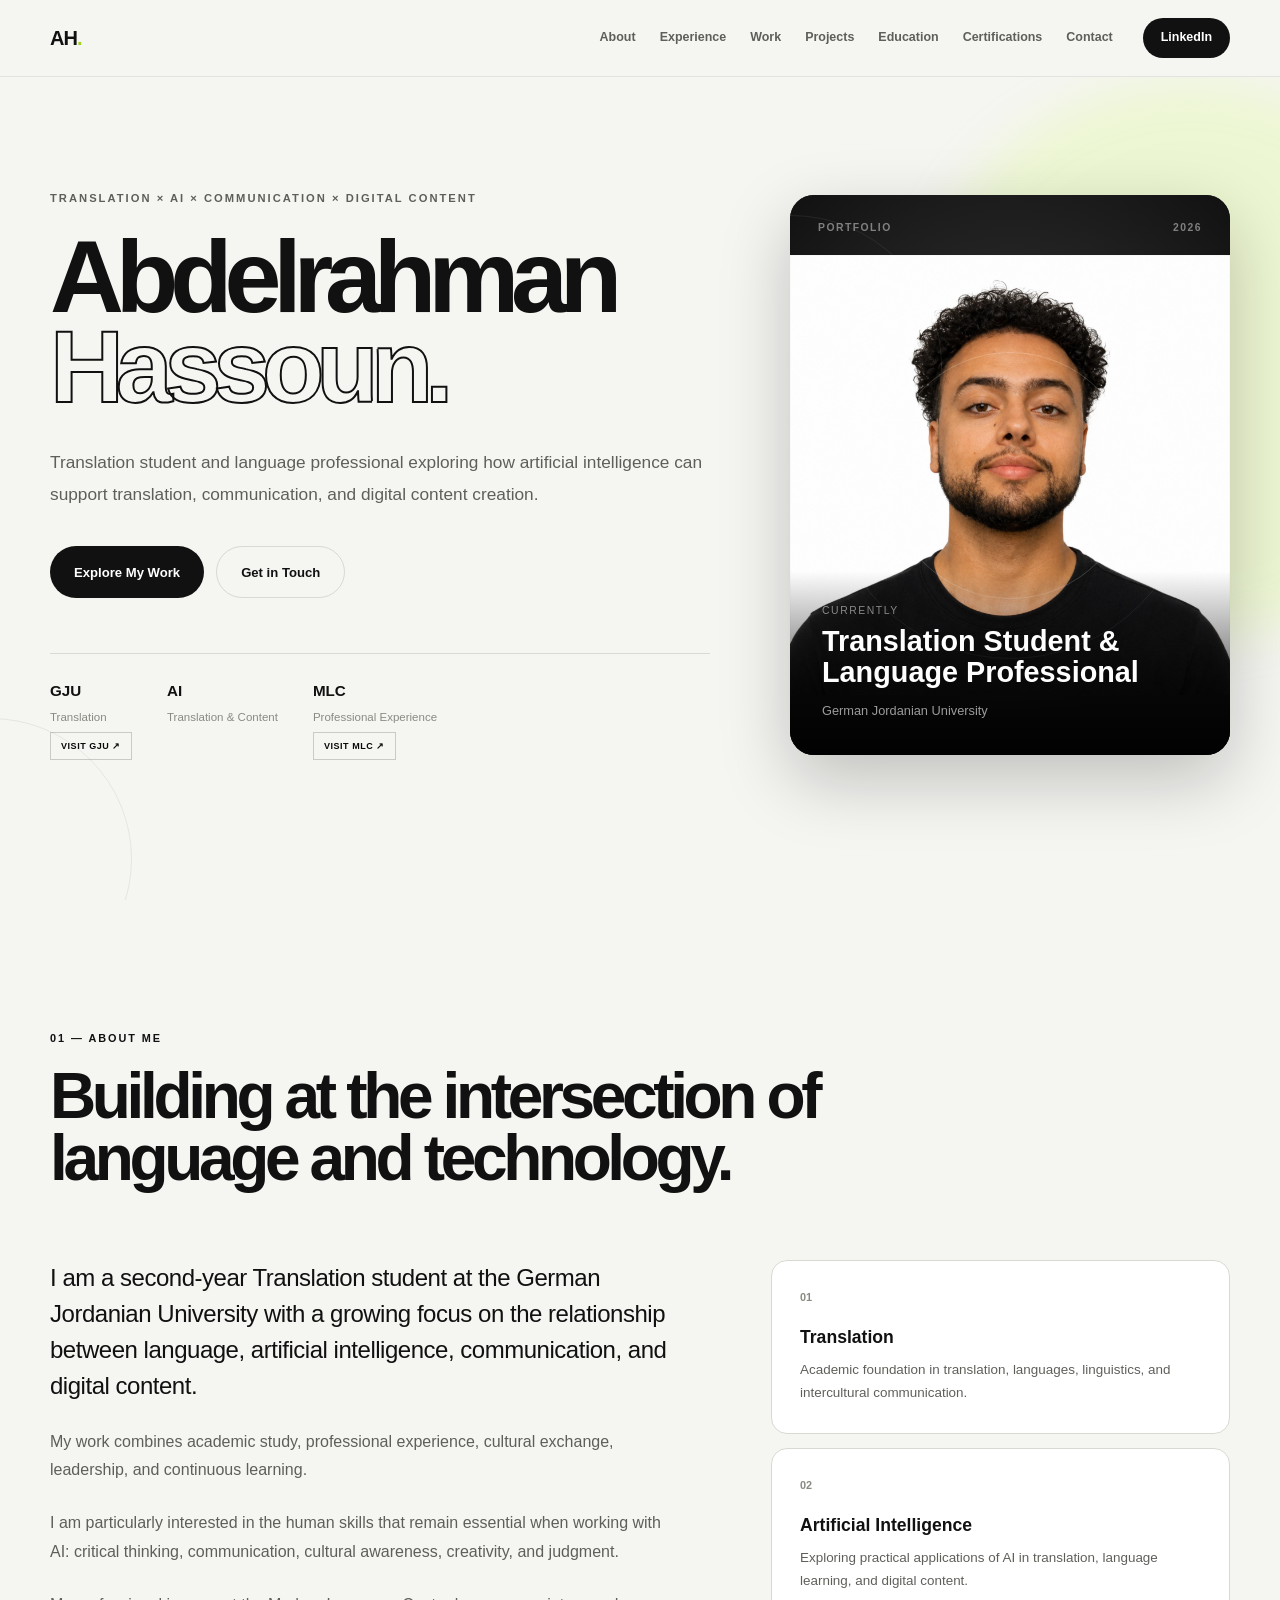
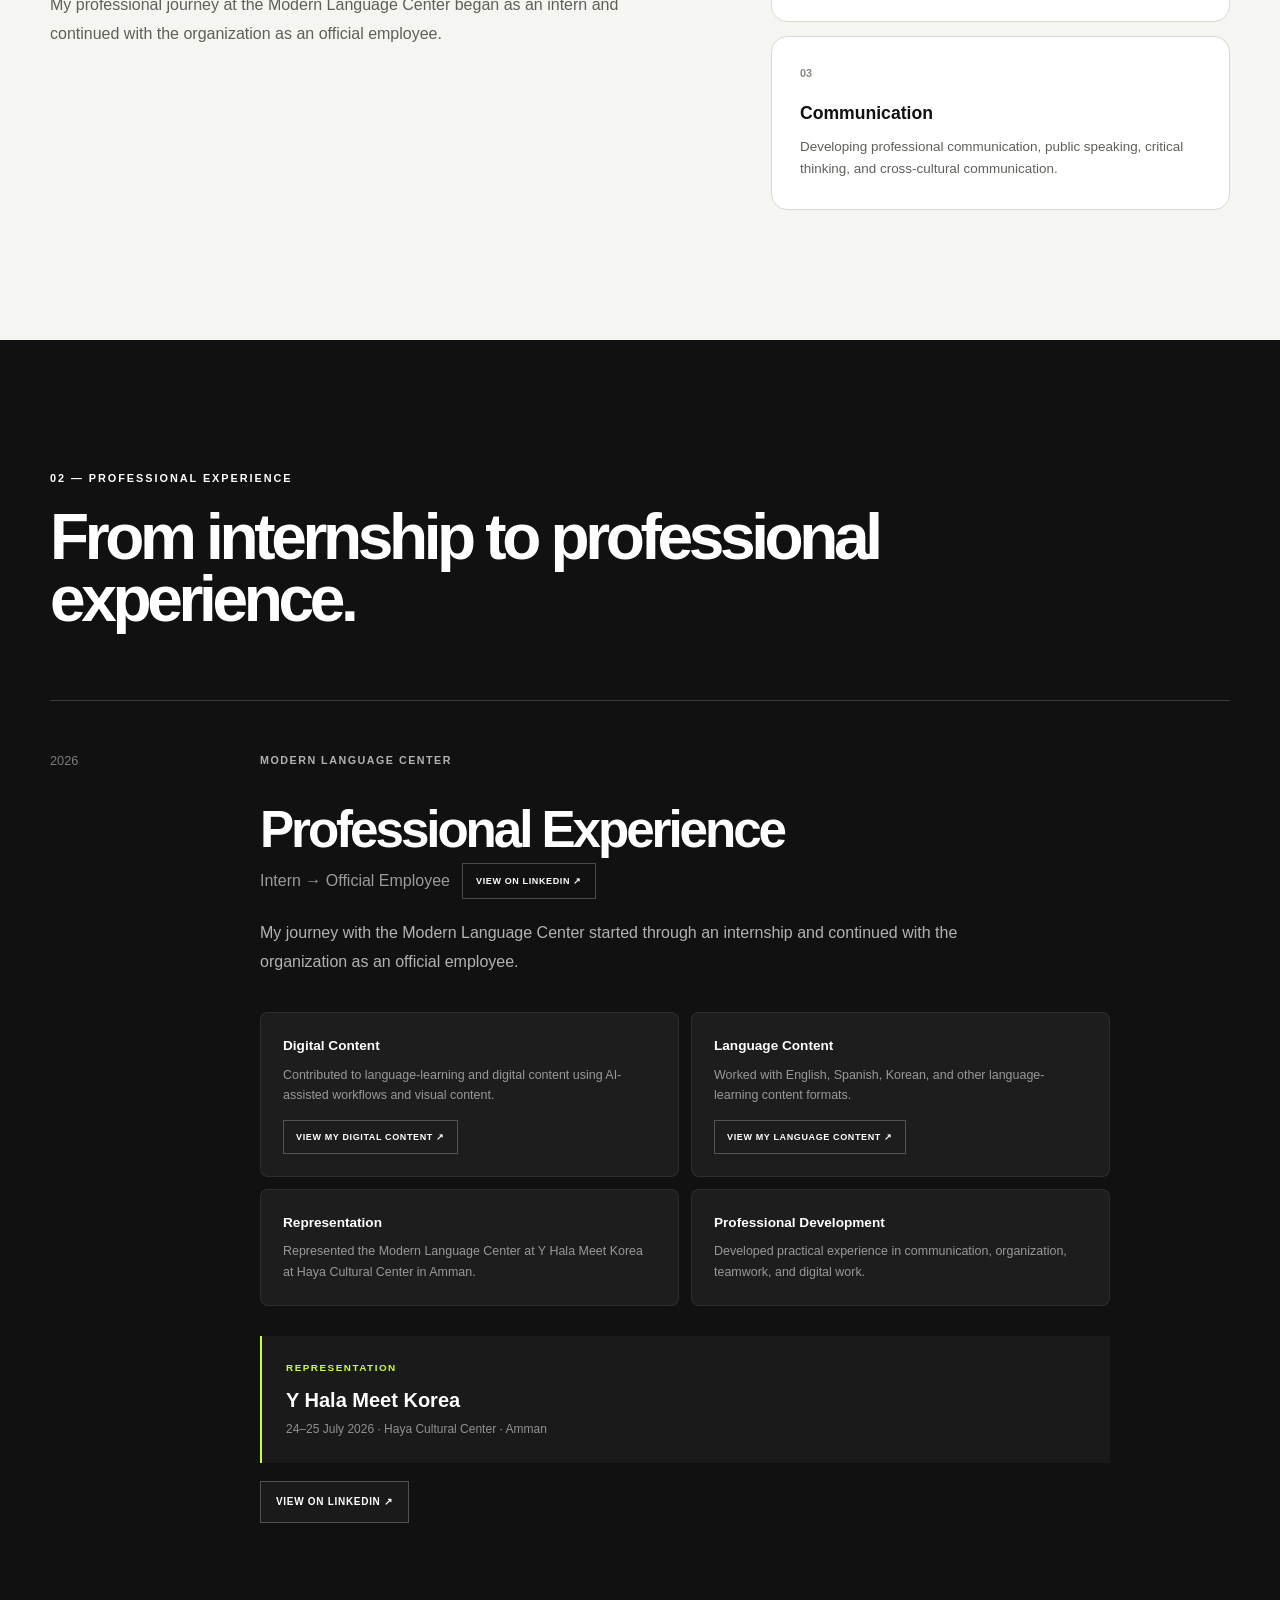
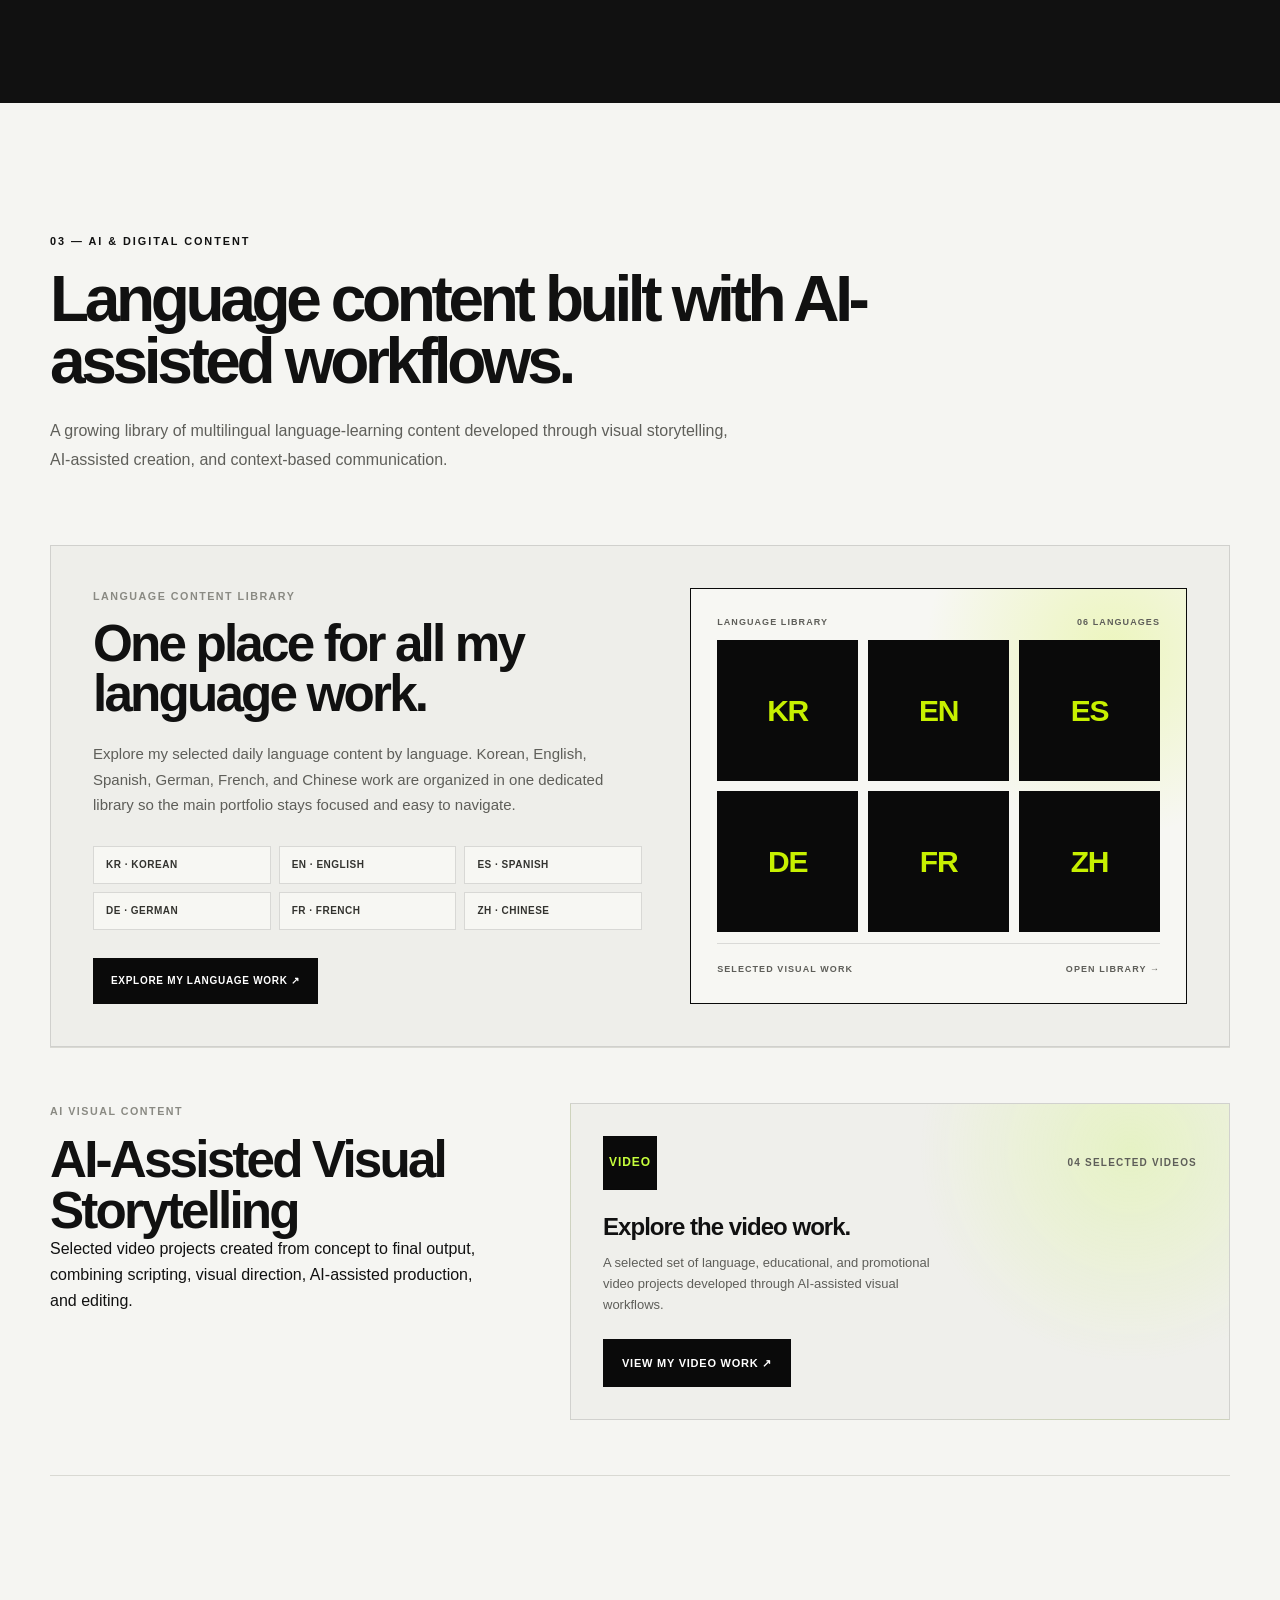
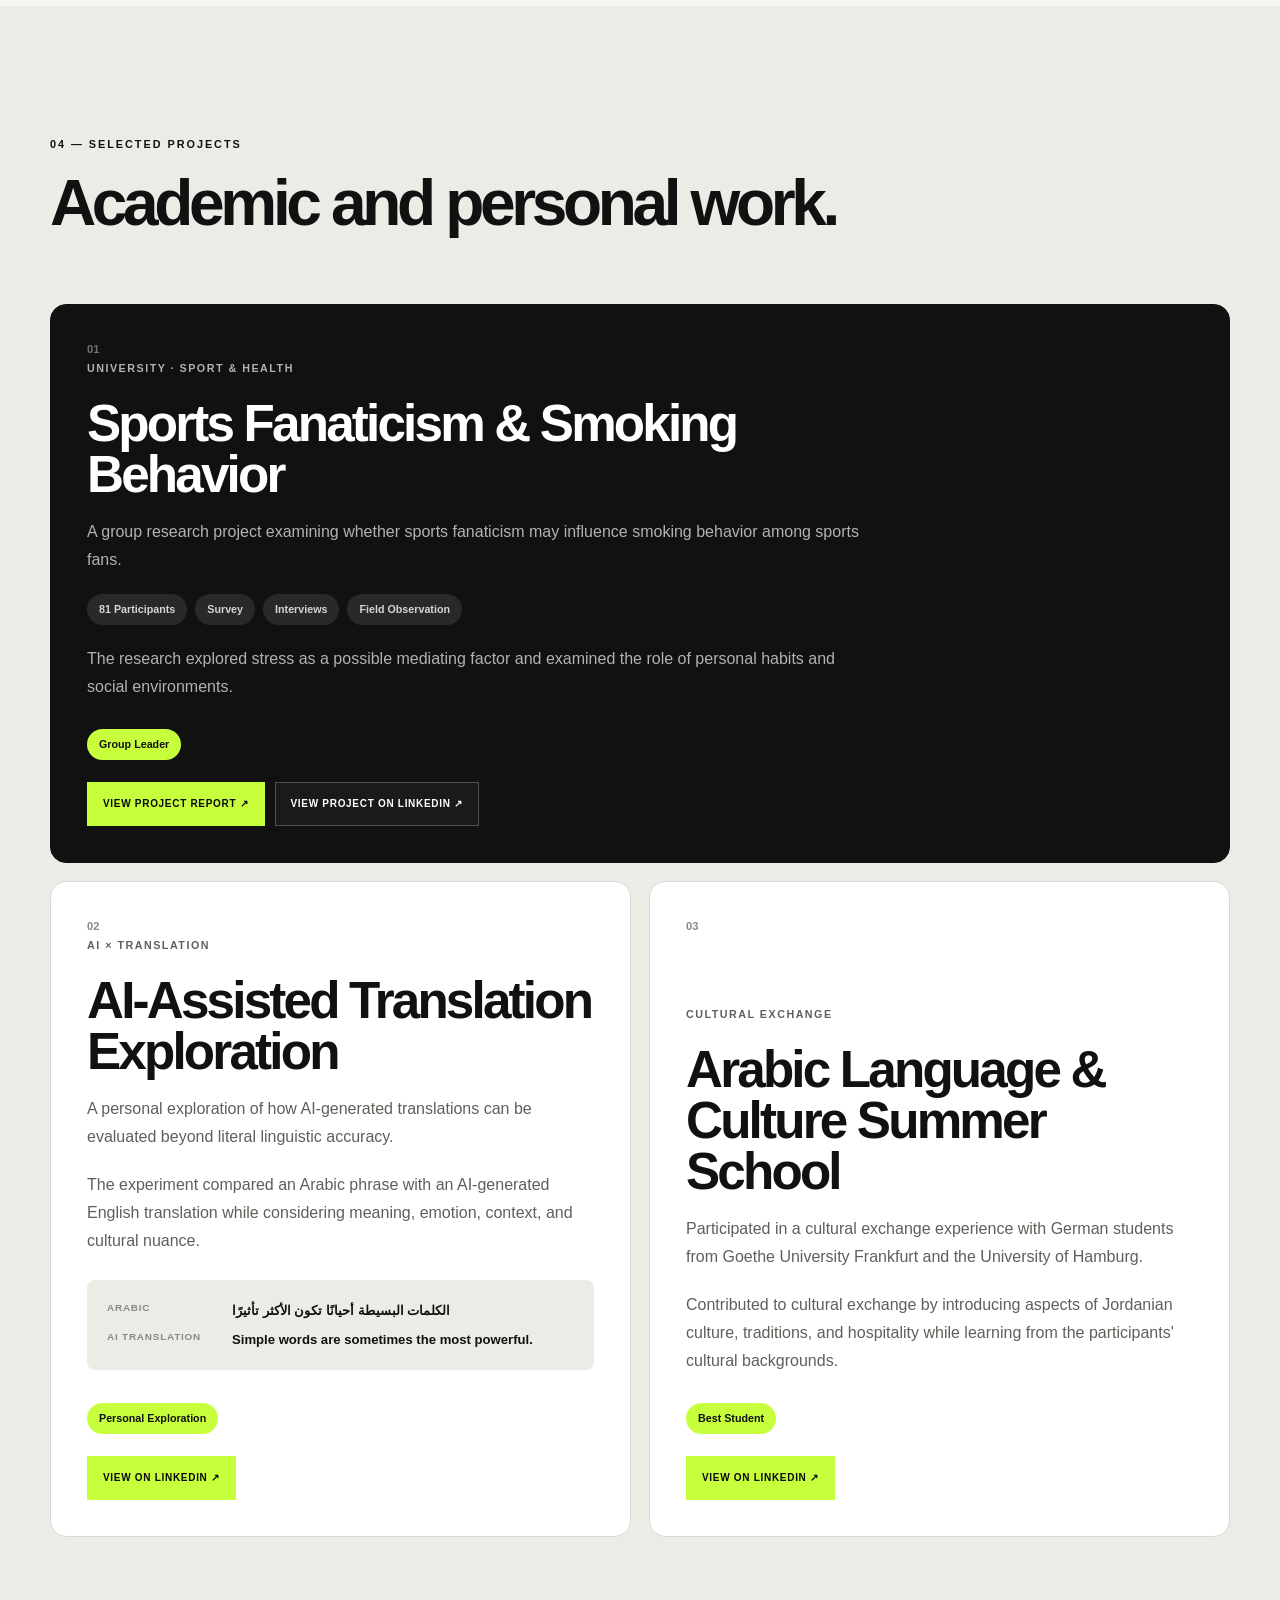
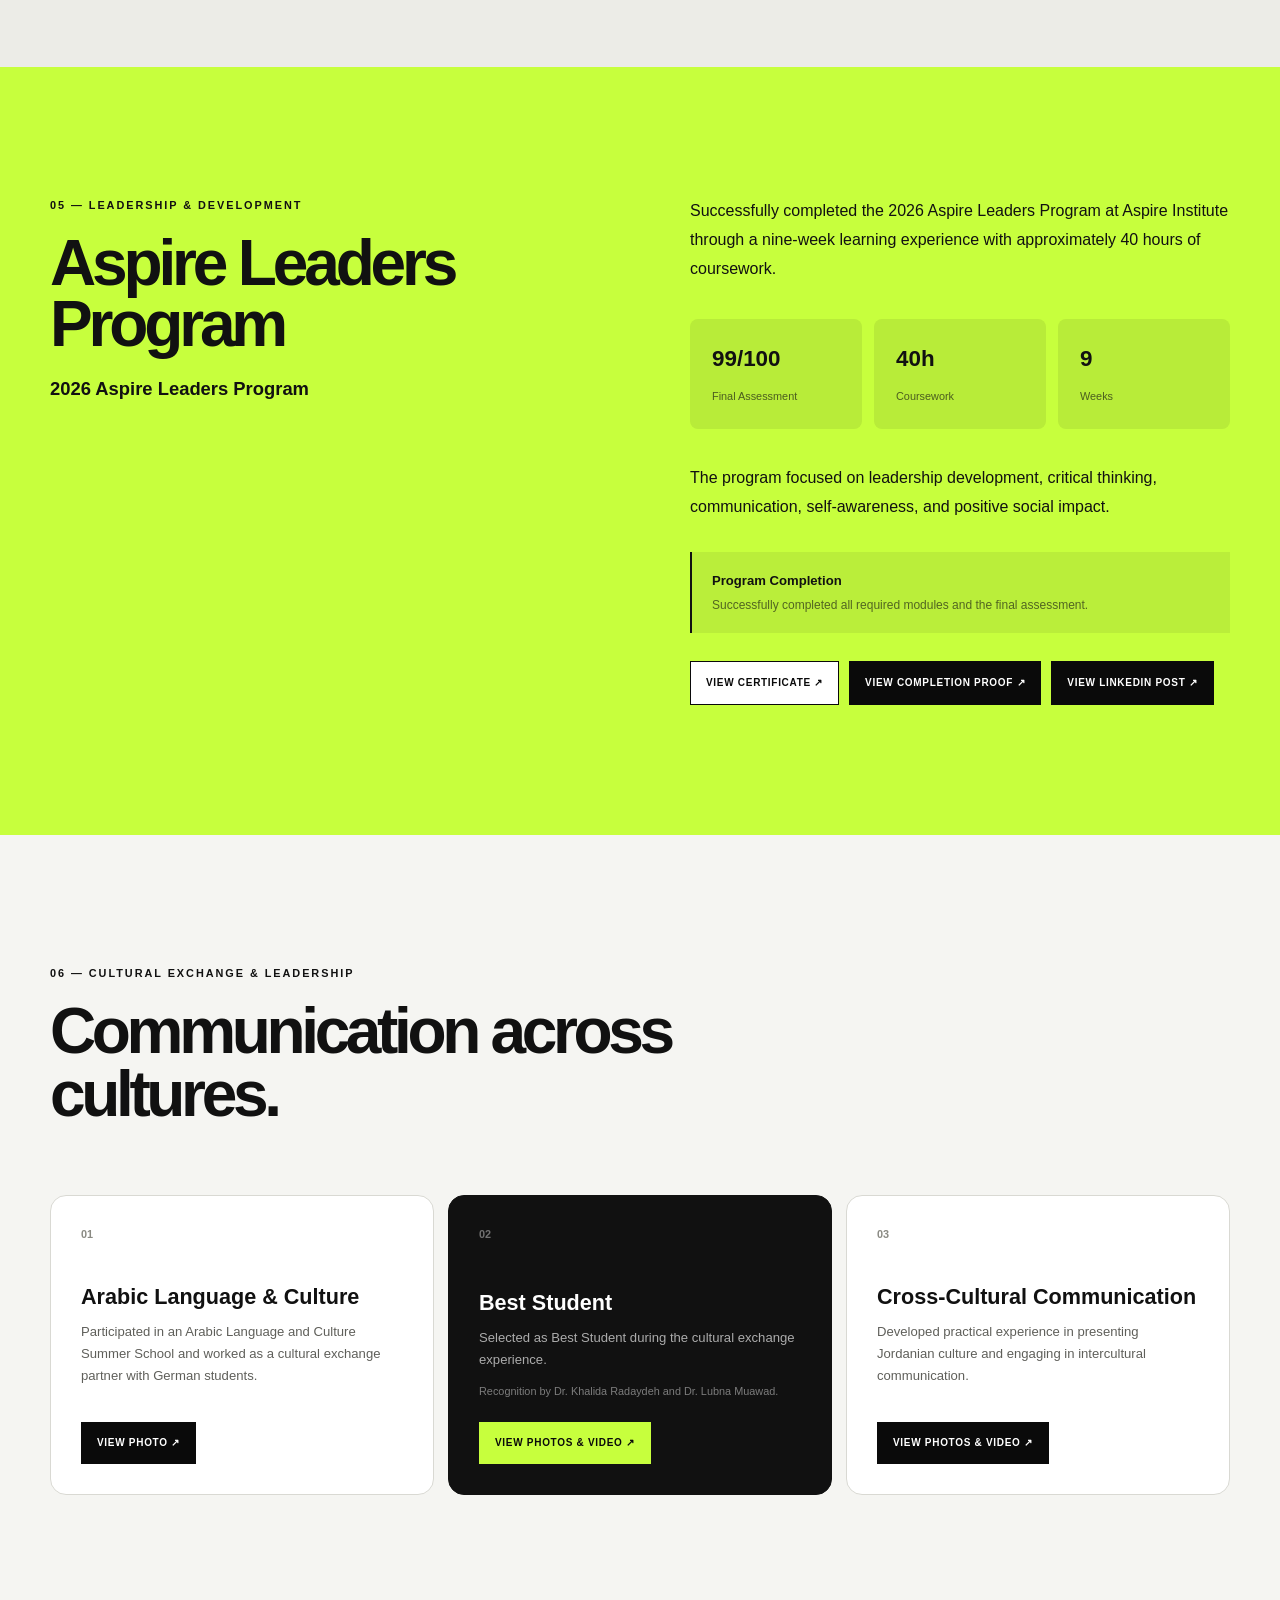
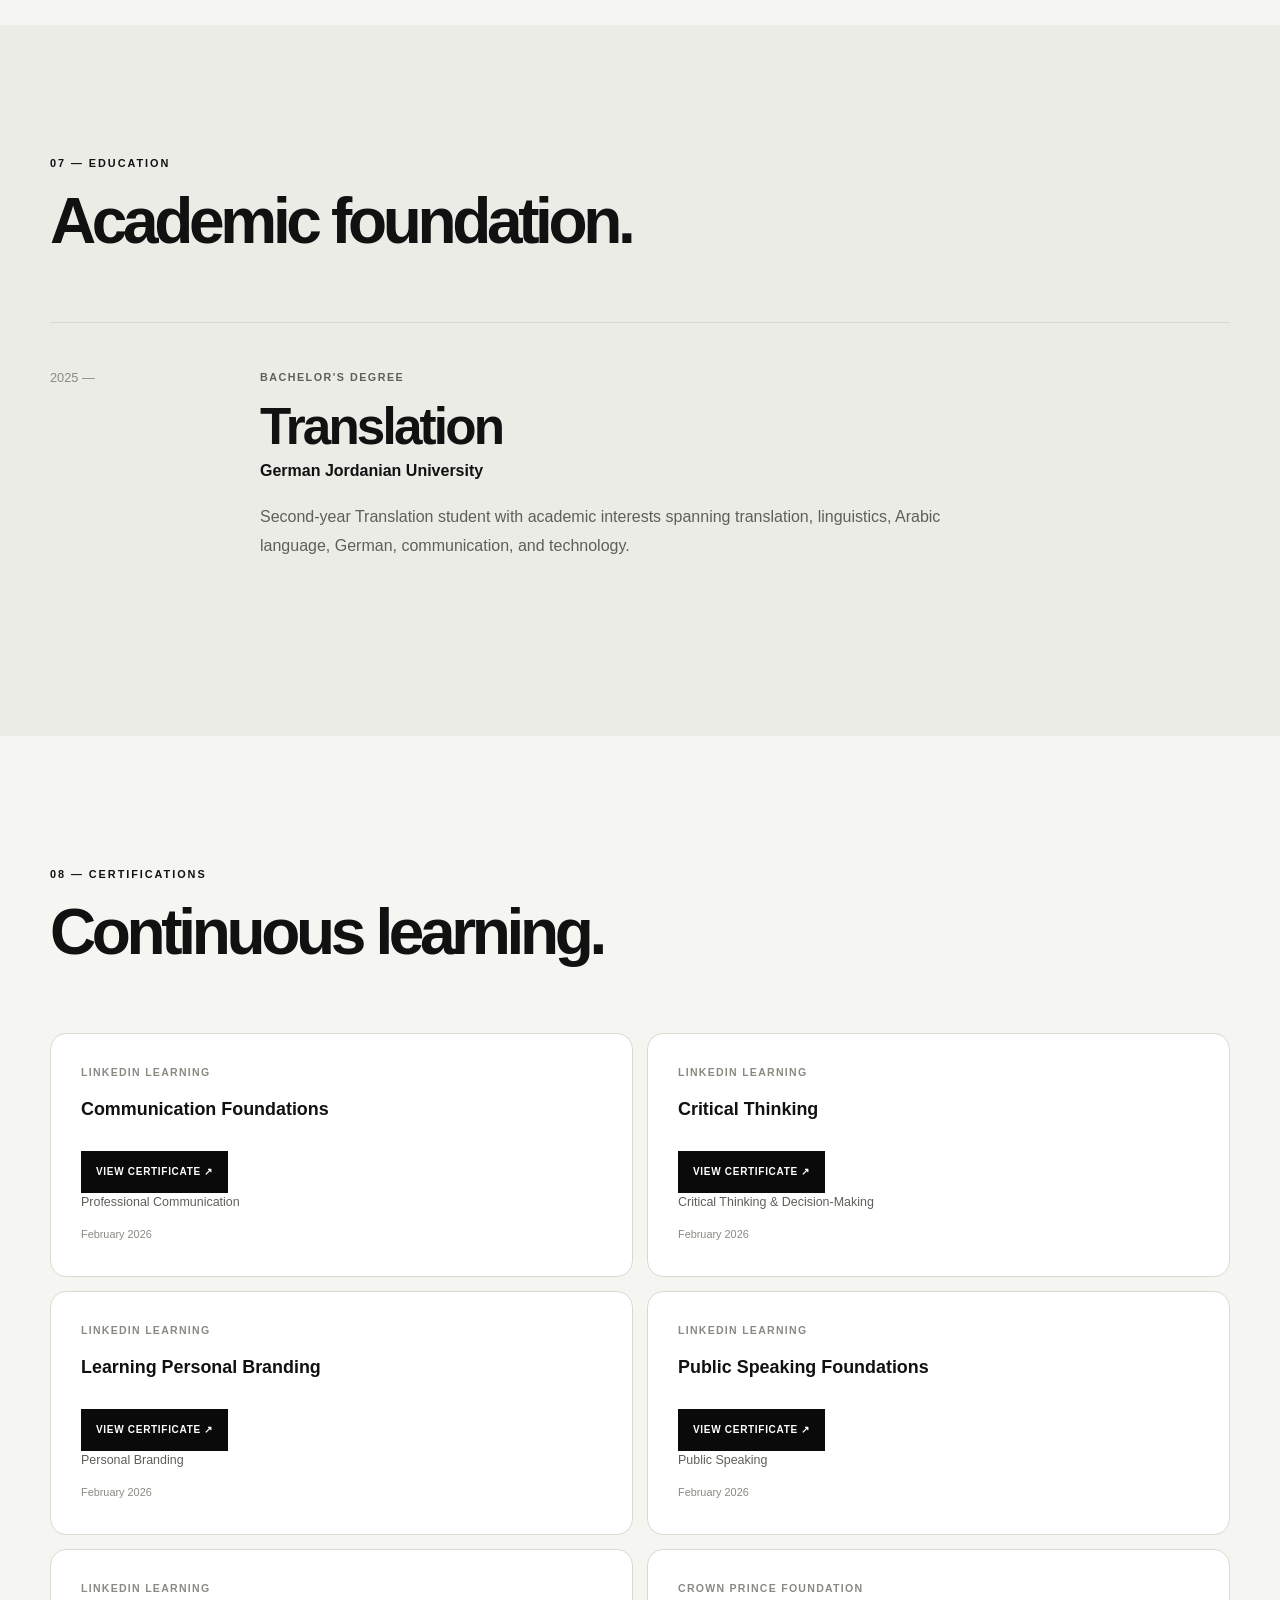
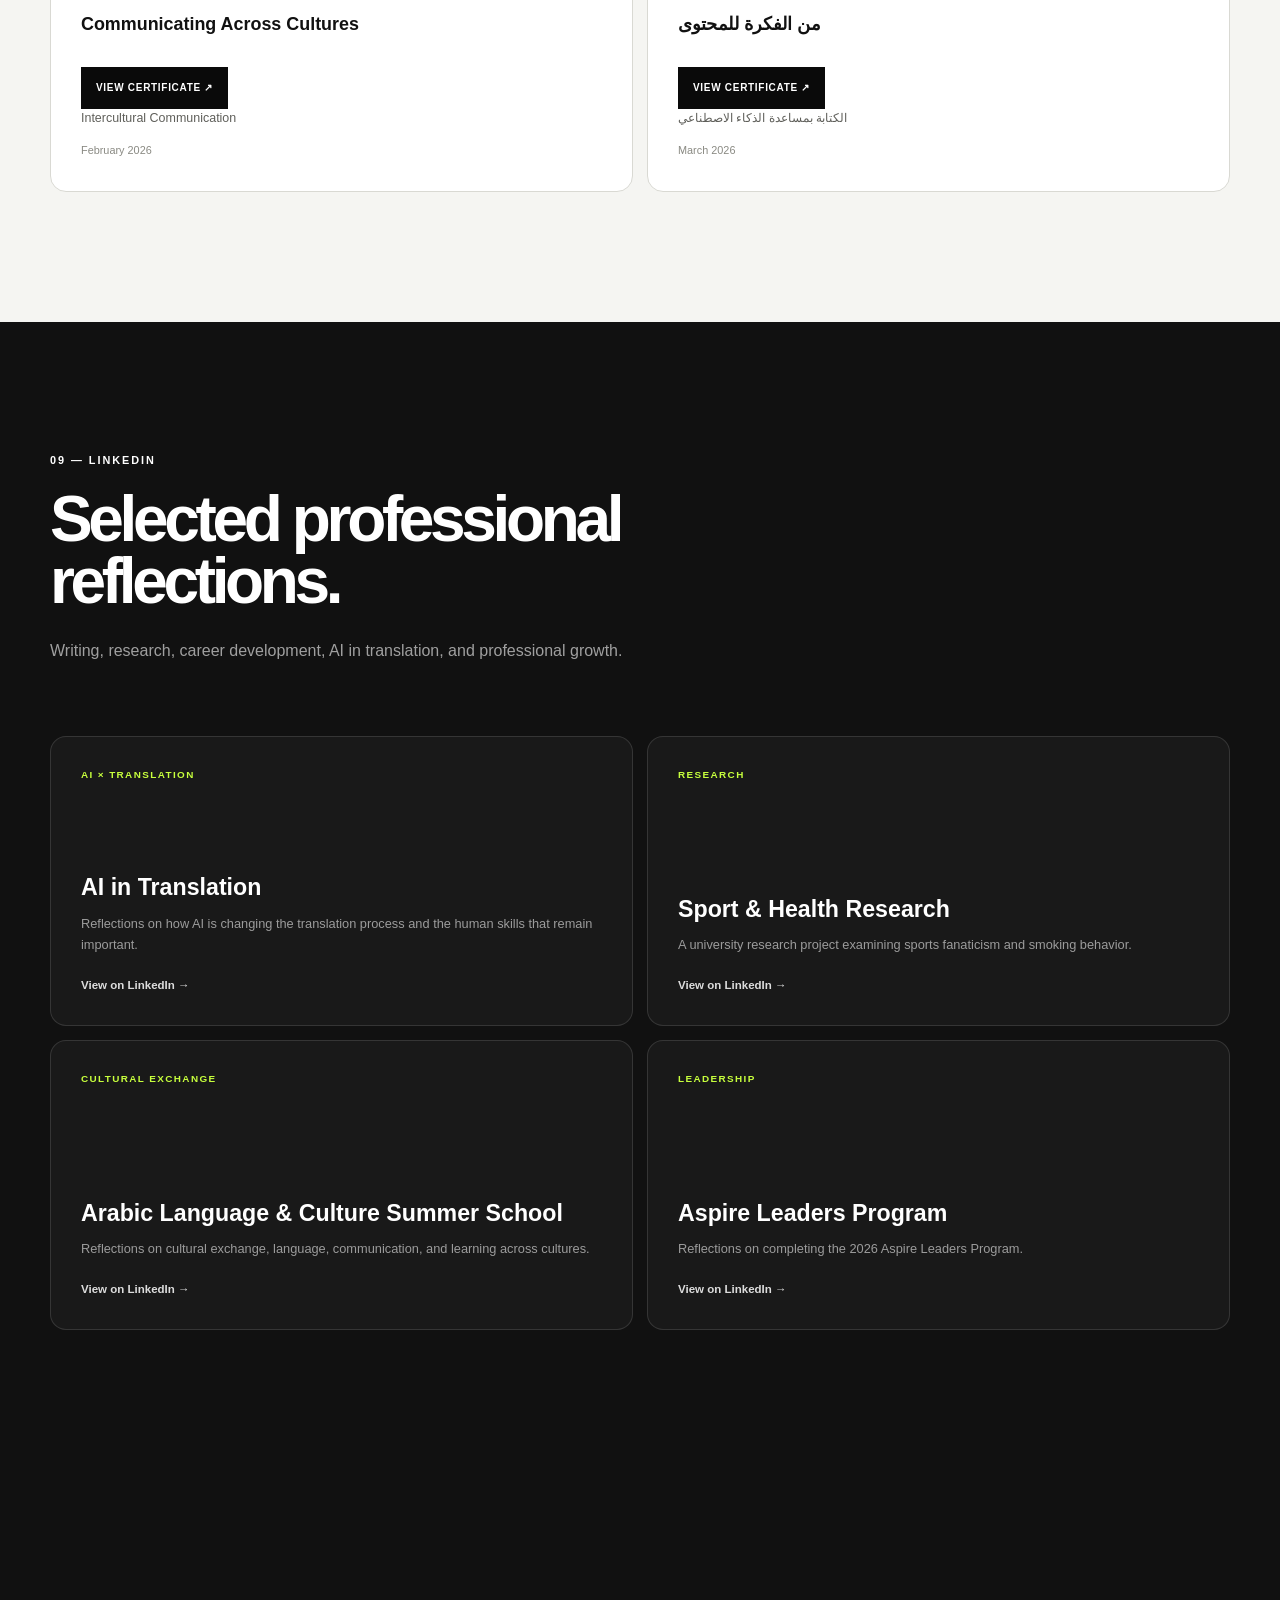
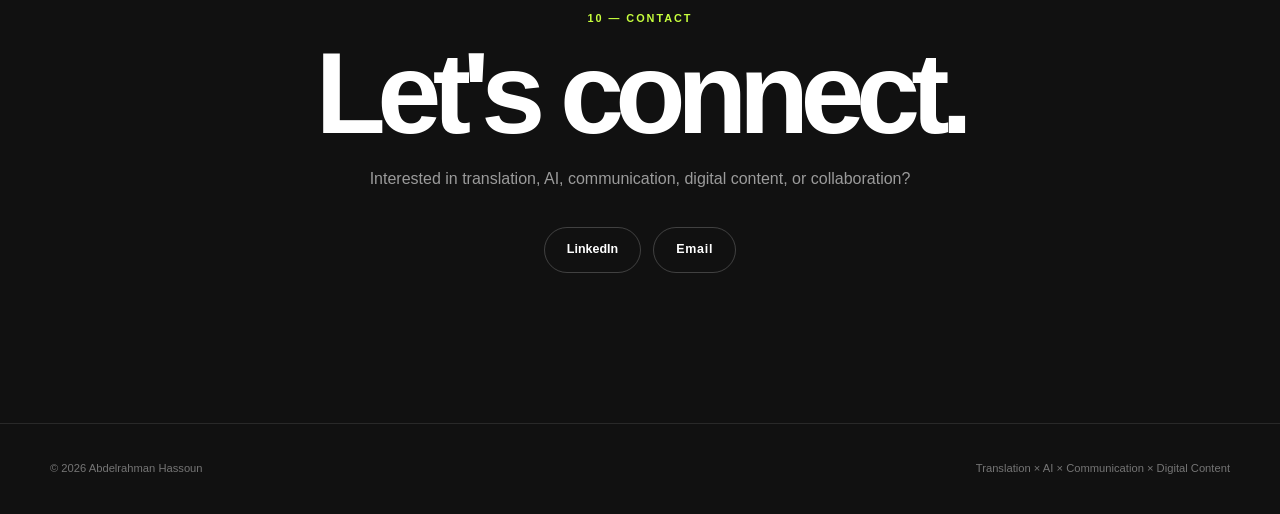
==== index.html @ dac19a96 "Reorganize language content into a dedicated library" ====
<!DOCTYPE html>
<html lang="en">
<head>
    <meta charset="UTF-8">
    <meta name="viewport" content="width=device-width, initial-scale=1.0">

    <meta
        name="description"
        content="Abdelrahman Hassoun — Translation, AI, Communication and Digital Content portfolio."
    >

    <meta name="author" content="Abdelrahman Hassoun">

    <title>Abdelrahman Hassoun | Translation × AI × Communication</title>

    <link rel="stylesheet" href="style.css">

    <style>
/* ======================================================
   INTERACTIVE LANGUAGE WORK MODALS
   The work stays hidden until the visitor chooses a language.
   ====================================================== */

.language-work-card {
    position: relative;
    min-height: 100%;
    display: flex;
    flex-direction: column;
    justify-content: center;
    gap: 24px;
    padding: 32px;
    border: 1px solid rgba(10, 10, 10, 0.13);
    background:
        radial-gradient(circle at 85% 15%, rgba(199, 255, 61, 0.22), transparent 34%),
        #efefeb;
}

.language-work-card-top {
    display: flex;
    align-items: center;
    justify-content: space-between;
    gap: 16px;
}

.language-work-code {
    display: inline-flex;
    align-items: center;
    justify-content: center;
    min-width: 54px;
    height: 54px;
    border: 1px solid rgba(10, 10, 10, 0.16);
    background: #0a0a0a;
    color: #c7ff3d;
    font-size: 12px;
    font-weight: 900;
    letter-spacing: 0.08em;
}

.language-work-count {
    color: #5e5e59;
    font-size: 10px;
    font-weight: 800;
    letter-spacing: 0.12em;
    text-transform: uppercase;
    text-align: right;
}

.language-work-card h4 {
    margin: 0;
    max-width: 330px;
    font-size: 24px;
    line-height: 1.05;
    letter-spacing: -0.04em;
}

.language-work-card p {
    margin: -10px 0 0;
    max-width: 340px;
    color: #5e5e59;
    font-size: 13px;
    line-height: 1.6;
}

.language-work-button {
    align-self: flex-start;
    display: inline-flex;
    align-items: center;
    justify-content: center;
    min-height: 48px;
    padding: 0 18px;
    border: 1px solid #0a0a0a;
    background: #0a0a0a;
    color: #ffffff;
    font-size: 11px;
    font-weight: 800;
    letter-spacing: 0.07em;
    text-transform: uppercase;
    cursor: pointer;
    transition: transform 220ms ease, background 220ms ease, color 220ms ease;
}

.language-work-button:hover {
    background: #c7ff3d;
    color: #0a0a0a;
    transform: translateY(-2px);
}

.work-modal[hidden] {
    display: none;
}

.work-modal {
    position: fixed;
    inset: 0;
    z-index: 2000;
    display: grid;
    place-items: center;
    padding: 24px;
}

.work-modal-backdrop {
    position: absolute;
    inset: 0;
    background: rgba(10, 10, 10, 0.72);
    backdrop-filter: blur(8px);
    -webkit-backdrop-filter: blur(8px);
}

.work-modal-dialog {
    position: relative;
    z-index: 1;
    width: min(1080px, 100%);
    max-height: min(900px, calc(100vh - 48px));
    overflow: auto;
    padding: 30px;
    border: 1px solid rgba(255, 255, 255, 0.16);
    background: #f7f7f3;
    box-shadow: 0 30px 90px rgba(0, 0, 0, 0.35);
}

.work-modal-header {
    display: flex;
    align-items: flex-start;
    justify-content: space-between;
    gap: 24px;
    padding-bottom: 24px;
    border-bottom: 1px solid rgba(10, 10, 10, 0.12);
}

.work-modal-kicker {
    margin: 0 0 8px;
    color: #5e5e59;
    font-size: 10px;
    font-weight: 900;
    letter-spacing: 0.14em;
    text-transform: uppercase;
}

.work-modal-title {
    margin: 0;
    font-size: clamp(1.7rem, 4vw, 2.8rem);
    line-height: 1;
    letter-spacing: -0.045em;
}

.work-modal-description {
    max-width: 650px;
    margin: 12px 0 0;
    color: #5e5e59;
    font-size: 13px;
}

.work-modal-close {
    flex: 0 0 auto;
    display: inline-flex;
    align-items: center;
    justify-content: center;
    min-width: 80px;
    min-height: 42px;
    padding: 0 14px;
    border: 1px solid #0a0a0a;
    background: transparent;
    color: #0a0a0a;
    font-size: 10px;
    font-weight: 900;
    letter-spacing: 0.10em;
    text-transform: uppercase;
    cursor: pointer;
}

.work-modal-close:hover {
    background: #0a0a0a;
    color: #ffffff;
}

.work-modal-grid {
    display: grid;
    grid-template-columns: repeat(2, minmax(0, 1fr));
    gap: 16px;
    padding-top: 24px;
}

.work-modal-item {
    display: block;
    overflow: hidden;
    border: 1px solid rgba(10, 10, 10, 0.12);
    background: #e9e9e3;
}

.work-modal-item img {
    width: 100%;
    height: auto;
    display: block;
    transition: transform 260ms ease;
}

.work-modal-item:hover img {
    transform: scale(1.018);
}

.work-modal-item-label {
    display: flex;
    align-items: center;
    justify-content: space-between;
    gap: 12px;
    padding: 11px 13px;
    background: #ffffff;
    color: #5e5e59;
    font-size: 9px;
    font-weight: 800;
    letter-spacing: 0.08em;
    text-transform: uppercase;
}

.work-modal-item-label strong {
    color: #0a0a0a;
}

body.modal-open {
    overflow: hidden;
}

@media (max-width: 820px) {
    .language-work-card {
        padding: 26px;
    }

    .work-modal {
        padding: 14px;
    }

    .work-modal-dialog {
        max-height: calc(100vh - 28px);
        padding: 20px;
    }
}

@media (max-width: 560px) {
    .language-work-card h4 {
        font-size: 21px;
    }

    .work-modal-header {
        flex-direction: column;
    }

    .work-modal-grid {
        grid-template-columns: 1fr;
    }
}
</style>
<style>
/* ======================================================
   PROJECT 01 — REPORT + LINKEDIN ACTIONS
   ====================================================== */

.project-card.featured.project-clickable {
    position: relative;
    cursor: pointer;
}

.project-card.featured.project-clickable .project-content {
    position: relative;
    z-index: 3;
}

.project-card-overlay {
    position: absolute;
    inset: 0;
    z-index: 1;
    display: block;
}

.project-actions {
    position: relative;
    z-index: 4;
    display: flex;
    flex-wrap: wrap;
    gap: 10px;
    margin-top: 22px;
}

.project-action {
    display: inline-flex;
    align-items: center;
    justify-content: center;
    min-height: 44px;
    padding: 0 15px;
    border: 1px solid rgba(255, 255, 255, 0.24);
    background: rgba(255, 255, 255, 0.04);
    color: #ffffff;
    font-size: 10px;
    font-weight: 900;
    letter-spacing: 0.07em;
    text-transform: uppercase;
    transition: transform 220ms ease, background 220ms ease, color 220ms ease, border-color 220ms ease;
}

.project-action:hover {
    transform: translateY(-2px);
    border-color: #c7ff3d;
    background: #c7ff3d;
    color: #0a0a0a;
}

.project-action-primary {
    border-color: #c7ff3d;
    background: #c7ff3d;
    color: #0a0a0a;
}

.project-action-primary:hover {
    border-color: #ffffff;
    background: #ffffff;
}

@media (max-width: 560px) {
    .project-actions {
        align-items: stretch;
        flex-direction: column;
    }

    .project-action {
        width: 100%;
    }
}
</style>
<style>

/* ======================================================
   INTERACTIVE VIDEO WORK MODAL
   ====================================================== */

.video-work-grid {
    display: grid;
    grid-template-columns: repeat(2, minmax(0, 1fr));
    gap: 18px;
    padding-top: 24px;
}

.video-work-card {
    overflow: hidden;
    border: 1px solid rgba(10, 10, 10, 0.12);
    background: #ffffff;
}

.video-work-card video {
    display: block;
    width: 100%;
    aspect-ratio: 9 / 16;
    object-fit: cover;
    background: #101010;
}

.video-work-card-info {
    padding: 16px 17px 18px;
}

.video-work-card-info > span {
    display: block;
    margin-bottom: 7px;
    color: #5e5e59;
    font-size: 9px;
    font-weight: 900;
    letter-spacing: 0.12em;
    text-transform: uppercase;
}

.video-work-card-info h3 {
    margin: 0;
    font-size: 18px;
    line-height: 1.1;
    letter-spacing: -0.03em;
}

.video-work-card-info p {
    margin: 8px 0 0;
    color: #5e5e59;
    font-size: 12px;
    line-height: 1.55;
}

@media (max-width: 720px) {
    .video-work-grid {
        grid-template-columns: 1fr;
    }
}

<style>
/* ======================================================
   CERTIFICATION ACTIONS
   ====================================================== */

.certificate {
    display: flex;
    flex-direction: column;
}

.certificate-actions {
    margin-top: auto;
    padding-top: 22px;
}

.certificate-action {
    display: inline-flex;
    align-items: center;
    justify-content: center;
    min-height: 42px;
    padding: 0 14px;
    border: 1px solid #0a0a0a;
    background: #0a0a0a;
    color: #ffffff;
    font-size: 10px;
    font-weight: 900;
    letter-spacing: 0.07em;
    text-transform: uppercase;
    transition: transform 220ms ease, background 220ms ease, color 220ms ease;
}

.certificate-action:hover {
    transform: translateY(-2px);
    background: #c7ff3d;
    color: #0a0a0a;
}

@media (max-width: 560px) {
    .certificate-action {
        width: 100%;
    }
}
</style>

</style>

<style>
/* ======================================================
   ASPIRE PROGRAM ACTIONS
   ====================================================== */

.aspire-actions {
    display: flex;
    flex-wrap: wrap;
    gap: 10px;
    margin-top: 28px;
}

.aspire-action {
    display: inline-flex;
    align-items: center;
    justify-content: center;
    min-height: 44px;
    padding: 0 15px;
    border: 1px solid #0a0a0a;
    background: #0a0a0a;
    color: #ffffff;
    font-size: 10px;
    font-weight: 900;
    letter-spacing: 0.07em;
    text-transform: uppercase;
    transition: transform 220ms ease, background 220ms ease, color 220ms ease;
}

.aspire-action:hover {
    transform: translateY(-2px);
    background: #ffffff;
    color: #0a0a0a;
}

.aspire-action-primary {
    background: #ffffff;
    color: #0a0a0a;
}

.aspire-action-primary:hover {
    background: #0a0a0a;
    color: #ffffff;
}

@media (max-width: 560px) {
    .aspire-actions {
        flex-direction: column;
        align-items: stretch;
    }

    .aspire-action {
        width: 100%;
    }
}
</style>


<style>
/* ======================================================
   MLC EVENT — LINKEDIN ACTION
   ====================================================== */

.event-actions {
    margin-top: 18px;
}

.event-action {
    display: inline-flex;
    align-items: center;
    justify-content: center;
    min-height: 42px;
    padding: 0 15px;
    border: 1px solid rgba(255, 255, 255, 0.24);
    background: rgba(255, 255, 255, 0.04);
    color: #ffffff;
    font-size: 10px;
    font-weight: 900;
    letter-spacing: 0.07em;
    text-transform: uppercase;
    transition: transform 220ms ease, background 220ms ease, color 220ms ease, border-color 220ms ease;
}

.event-action:hover {
    transform: translateY(-2px);
    border-color: #c7ff3d;
    background: #c7ff3d;
    color: #0a0a0a;
}

@media (max-width: 560px) {
    .event-action {
        width: 100%;
    }
}
</style>


<style>
/* ======================================================
   BEST STUDENT — PHOTOS & VIDEO GALLERY
   ====================================================== */

.leadership-card.highlight {
    position: relative;
}

.best-student-gallery-trigger {
    margin-top: 22px;
}

.best-student-gallery-button {
    display: inline-flex;
    align-items: center;
    justify-content: center;
    min-height: 42px;
    padding: 0 15px;
    border: 1px solid #c7ff3d;
    background: #c7ff3d;
    color: #0a0a0a;
    font-size: 10px;
    font-weight: 900;
    letter-spacing: 0.07em;
    text-transform: uppercase;
    cursor: pointer;
    transition: transform 220ms ease, background 220ms ease, color 220ms ease, border-color 220ms ease;
}

.best-student-gallery-button:hover {
    transform: translateY(-2px);
    border-color: #ffffff;
    background: #ffffff;
}

.best-student-modal[hidden] {
    display: none;
}

.best-student-modal {
    position: fixed;
    inset: 0;
    z-index: 2100;
    display: grid;
    place-items: center;
    padding: 24px;
}

.best-student-modal-backdrop {
    position: absolute;
    inset: 0;
    background: rgba(10, 10, 10, 0.78);
    backdrop-filter: blur(8px);
    -webkit-backdrop-filter: blur(8px);
}

.best-student-modal-dialog {
    position: relative;
    z-index: 1;
    width: min(1120px, 100%);
    max-height: min(900px, calc(100vh - 48px));
    overflow: auto;
    padding: 30px;
    border: 1px solid rgba(255,255,255,0.16);
    background: #f7f7f3;
    box-shadow: 0 30px 90px rgba(0,0,0,0.35);
}

.best-student-modal-header {
    display: flex;
    align-items: flex-start;
    justify-content: space-between;
    gap: 24px;
    padding-bottom: 22px;
    border-bottom: 1px solid rgba(10,10,10,0.12);
}

.best-student-modal-kicker {
    margin: 0 0 8px;
    color: #5e5e59;
    font-size: 10px;
    font-weight: 900;
    letter-spacing: 0.14em;
    text-transform: uppercase;
}

.best-student-modal-title {
    margin: 0;
    font-size: clamp(1.7rem, 4vw, 2.8rem);
    line-height: 1;
    letter-spacing: -0.045em;
}

.best-student-modal-description {
    max-width: 720px;
    margin: 12px 0 0;
    color: #5e5e59;
    font-size: 13px;
}

.best-student-modal-close {
    flex: 0 0 auto;
    min-width: 76px;
    min-height: 42px;
    padding: 0 14px;
    border: 1px solid #0a0a0a;
    background: transparent;
    color: #0a0a0a;
    font-size: 10px;
    font-weight: 900;
    letter-spacing: 0.10em;
    text-transform: uppercase;
    cursor: pointer;
}

.best-student-modal-close:hover {
    background: #0a0a0a;
    color: #ffffff;
}

.best-student-media-grid {
    display: grid;
    grid-template-columns: repeat(2, minmax(0, 1fr));
    gap: 16px;
    padding-top: 24px;
}

.best-student-media-card {
    overflow: hidden;
    border: 1px solid rgba(10,10,10,0.12);
    background: #ffffff;
}

.best-student-media-card--video {
    grid-column: 1 / -1;
    max-width: 520px;
}

.best-student-media-card img,
.best-student-media-card video {
    display: block;
    width: 100%;
    height: auto;
    background: #111111;
}

.best-student-media-card--photo img {
    aspect-ratio: 3 / 4;
    object-fit: cover;
}

.best-student-media-card--video video {
    max-height: 720px;
    object-fit: contain;
}

.best-student-media-caption {
    padding: 12px 14px 14px;
    color: #5e5e59;
    font-size: 9px;
    font-weight: 800;
    letter-spacing: 0.08em;
    text-transform: uppercase;
}

.best-student-media-caption strong {
    color: #0a0a0a;
}

body.best-student-modal-open {
    overflow: hidden;
}

@media (max-width: 720px) {
    .best-student-media-grid {
        grid-template-columns: 1fr;
    }

    .best-student-media-card--video {
        grid-column: auto;
        max-width: none;
    }
}

@media (max-width: 560px) {
    .best-student-modal {
        padding: 12px;
    }

    .best-student-modal-dialog {
        max-height: calc(100vh - 24px);
        padding: 20px;
    }

    .best-student-modal-header {
        flex-direction: column;
    }

    .best-student-gallery-button {
        width: 100%;
    }
}
</style>


<style>
/* ======================================================
   CROSS-CULTURAL COMMUNICATION — MEDIA GALLERY
   ====================================================== */

.cross-cultural-card {
    position: relative;
}

.cross-cultural-gallery-trigger {
    margin-top: 22px;
}

.cross-cultural-gallery-button {
    display: inline-flex;
    align-items: center;
    justify-content: center;
    min-height: 42px;
    padding: 0 15px;
    border: 1px solid #0a0a0a;
    background: #0a0a0a;
    color: #ffffff;
    font-size: 10px;
    font-weight: 900;
    letter-spacing: 0.07em;
    text-transform: uppercase;
    cursor: pointer;
    transition: transform 220ms ease, background 220ms ease, color 220ms ease, border-color 220ms ease;
}

.cross-cultural-gallery-button:hover {
    transform: translateY(-2px);
    border-color: #c7ff3d;
    background: #c7ff3d;
    color: #0a0a0a;
}

.cross-cultural-modal[hidden] {
    display: none;
}

.cross-cultural-modal {
    position: fixed;
    inset: 0;
    z-index: 2150;
    display: grid;
    place-items: center;
    padding: 24px;
}

.cross-cultural-modal-backdrop {
    position: absolute;
    inset: 0;
    background: rgba(10, 10, 10, 0.78);
    backdrop-filter: blur(8px);
    -webkit-backdrop-filter: blur(8px);
}

.cross-cultural-modal-dialog {
    position: relative;
    z-index: 1;
    width: min(1120px, 100%);
    max-height: min(900px, calc(100vh - 48px));
    overflow: auto;
    padding: 30px;
    border: 1px solid rgba(255,255,255,0.16);
    background: #f7f7f3;
    box-shadow: 0 30px 90px rgba(0,0,0,0.35);
}

.cross-cultural-modal-header {
    display: flex;
    align-items: flex-start;
    justify-content: space-between;
    gap: 24px;
    padding-bottom: 22px;
    border-bottom: 1px solid rgba(10,10,10,0.12);
}

.cross-cultural-modal-kicker {
    margin: 0 0 8px;
    color: #5e5e59;
    font-size: 10px;
    font-weight: 900;
    letter-spacing: 0.14em;
    text-transform: uppercase;
}

.cross-cultural-modal-title {
    margin: 0;
    font-size: clamp(1.7rem, 4vw, 2.8rem);
    line-height: 1;
    letter-spacing: -0.045em;
}

.cross-cultural-modal-description {
    max-width: 720px;
    margin: 12px 0 0;
    color: #5e5e59;
    font-size: 13px;
}

.cross-cultural-modal-close {
    flex: 0 0 auto;
    min-width: 76px;
    min-height: 42px;
    padding: 0 14px;
    border: 1px solid #0a0a0a;
    background: transparent;
    color: #0a0a0a;
    font-size: 10px;
    font-weight: 900;
    letter-spacing: 0.10em;
    text-transform: uppercase;
    cursor: pointer;
}

.cross-cultural-modal-close:hover {
    background: #0a0a0a;
    color: #ffffff;
}

.cross-cultural-media-grid {
    display: grid;
    grid-template-columns: repeat(2, minmax(0, 1fr));
    gap: 16px;
    padding-top: 24px;
}

.cross-cultural-media-card {
    overflow: hidden;
    border: 1px solid rgba(10,10,10,0.12);
    background: #ffffff;
}

.cross-cultural-media-card--video {
    grid-column: 1 / -1;
    max-width: 520px;
}

.cross-cultural-media-card img,
.cross-cultural-media-card video {
    display: block;
    width: 100%;
    height: auto;
    background: #111111;
}

.cross-cultural-media-card--photo img {
    aspect-ratio: 3 / 4;
    object-fit: cover;
}

.cross-cultural-media-card--video video {
    max-height: 720px;
    object-fit: contain;
}

.cross-cultural-media-caption {
    padding: 12px 14px 14px;
    color: #5e5e59;
    font-size: 9px;
    font-weight: 800;
    letter-spacing: 0.08em;
    text-transform: uppercase;
}

.cross-cultural-media-caption strong {
    color: #0a0a0a;
}

body.cross-cultural-modal-open {
    overflow: hidden;
}

@media (max-width: 720px) {
    .cross-cultural-media-grid {
        grid-template-columns: 1fr;
    }

    .cross-cultural-media-card--video {
        grid-column: auto;
        max-width: none;
    }
}

@media (max-width: 560px) {
    .cross-cultural-modal {
        padding: 12px;
    }

    .cross-cultural-modal-dialog {
        max-height: calc(100vh - 24px);
        padding: 20px;
    }

    .cross-cultural-modal-header {
        flex-direction: column;
    }

    .cross-cultural-gallery-button {
        width: 100%;
    }
}
</style>


<style>
/* ======================================================
   HERO META — INSTITUTION LINKS
   ====================================================== */

.hero-meta > div {
    display: flex;
    flex-direction: column;
    gap: 5px;
}

.hero-meta-link {
    display: inline-flex;
    align-items: center;
    justify-content: center;
    width: fit-content;
    min-height: 28px;
    padding: 0 10px;
    border: 1px solid rgba(10, 10, 10, 0.18);
    background: transparent;
    color: #0a0a0a;
    font-size: 9px;
    font-weight: 900;
    letter-spacing: 0.06em;
    text-transform: uppercase;
    transition: transform 180ms ease, background 180ms ease, color 180ms ease, border-color 180ms ease;
}

.hero-meta-link:hover {
    transform: translateY(-1px);
    border-color: #0a0a0a;
    background: #0a0a0a;
    color: #ffffff;
}
</style>


<style>
/* ======================================================
   EXPERIENCE HIGHLIGHTS — INTERNAL WORK LINKS
   ====================================================== */

.experience-highlight {
    position: relative;
}

.experience-highlight-action {
    display: inline-flex;
    align-items: center;
    justify-content: center;
    margin-top: 14px;
    min-height: 34px;
    padding: 0 12px;
    border: 1px solid rgba(255, 255, 255, 0.24);
    background: transparent;
    color: #ffffff;
    font-size: 9px;
    font-weight: 900;
    letter-spacing: 0.07em;
    text-transform: uppercase;
    transition: transform 180ms ease, background 180ms ease,
                color 180ms ease, border-color 180ms ease;
}

.experience-highlight-action:hover {
    transform: translateY(-2px);
    border-color: #c7ff3d;
    background: #c7ff3d;
    color: #0a0a0a;
}

#korean-language-content,
#ai-visual-content {
    scroll-margin-top: 90px;
}

@media (max-width: 560px) {
    .experience-highlight-action {
        width: fit-content;
    }
}
</style>


<style>
/* ======================================================
   EXPERIENCE — LINKEDIN ACTION
   ====================================================== */

.experience-role-row {
    display: flex;
    align-items: center;
    flex-wrap: wrap;
    gap: 12px;
    margin: 8px 0 20px;
}

.experience-role-row h4 {
    margin: 0;
}

.experience-linkedin-button {
    display: inline-flex;
    align-items: center;
    justify-content: center;
    min-height: 36px;
    padding: 0 13px;
    border: 1px solid rgba(255, 255, 255, 0.24);
    background: transparent;
    color: #ffffff;
    font-size: 9px;
    font-weight: 900;
    letter-spacing: 0.07em;
    text-transform: uppercase;
    transition: transform 220ms ease, background 220ms ease,
                color 220ms ease, border-color 220ms ease;
}

.experience-linkedin-button:hover {
    transform: translateY(-2px);
    border-color: #c7ff3d;
    background: #c7ff3d;
    color: #0a0a0a;
}
</style>


<style>
/* ======================================================
   CONTACT — EMAIL ACTION
   ====================================================== */

.contact-email-link {
    display: inline-flex;
    align-items: center;
    justify-content: center;
    min-height: 44px;
    padding: 0 16px;
    border: 1px solid rgba(255, 255, 255, 0.24);
    background: transparent;
    color: #ffffff;
    font-size: 10px;
    font-weight: 900;
    letter-spacing: 0.06em;
    text-transform: none;
    transition: transform 220ms ease, background 220ms ease,
                color 220ms ease, border-color 220ms ease;
}

.contact-email-link:hover {
    transform: translateY(-2px);
    border-color: #c7ff3d;
    background: #c7ff3d;
    color: #0a0a0a;
}
</style>


<style>
/* ======================================================
   ARABIC LANGUAGE & CULTURE — PHOTO GALLERY
   ====================================================== */

.arabic-culture-card {
    position: relative;
}

.arabic-culture-gallery-trigger {
    margin-top: 22px;
}

.arabic-culture-gallery-button {
    display: inline-flex;
    align-items: center;
    justify-content: center;
    min-height: 42px;
    padding: 0 15px;
    border: 1px solid #0a0a0a;
    background: #0a0a0a;
    color: #ffffff;
    font-size: 10px;
    font-weight: 900;
    letter-spacing: 0.07em;
    text-transform: uppercase;
    cursor: pointer;
    transition: transform 220ms ease, background 220ms ease,
                color 220ms ease, border-color 220ms ease;
}

.arabic-culture-gallery-button:hover {
    transform: translateY(-2px);
    border-color: #c7ff3d;
    background: #c7ff3d;
    color: #0a0a0a;
}

.arabic-culture-modal[hidden] {
    display: none;
}

.arabic-culture-modal {
    position: fixed;
    inset: 0;
    z-index: 2180;
    display: grid;
    place-items: center;
    padding: 24px;
}

.arabic-culture-modal-backdrop {
    position: absolute;
    inset: 0;
    background: rgba(10, 10, 10, 0.78);
    backdrop-filter: blur(8px);
    -webkit-backdrop-filter: blur(8px);
}

.arabic-culture-modal-dialog {
    position: relative;
    z-index: 1;
    width: min(900px, 100%);
    max-height: min(900px, calc(100vh - 48px));
    overflow: auto;
    padding: 30px;
    border: 1px solid rgba(255,255,255,0.16);
    background: #f7f7f3;
    box-shadow: 0 30px 90px rgba(0,0,0,0.35);
}

.arabic-culture-modal-header {
    display: flex;
    align-items: flex-start;
    justify-content: space-between;
    gap: 24px;
    padding-bottom: 22px;
    border-bottom: 1px solid rgba(10,10,10,0.12);
}

.arabic-culture-modal-kicker {
    margin: 0 0 8px;
    color: #5e5e59;
    font-size: 10px;
    font-weight: 900;
    letter-spacing: 0.14em;
    text-transform: uppercase;
}

.arabic-culture-modal-title {
    margin: 0;
    font-size: clamp(1.7rem, 4vw, 2.8rem);
    line-height: 1;
    letter-spacing: -0.045em;
}

.arabic-culture-modal-close {
    flex: 0 0 auto;
    min-width: 76px;
    min-height: 42px;
    padding: 0 14px;
    border: 1px solid #0a0a0a;
    background: transparent;
    color: #0a0a0a;
    font-size: 10px;
    font-weight: 900;
    letter-spacing: 0.10em;
    text-transform: uppercase;
    cursor: pointer;
}

.arabic-culture-modal-close:hover {
    background: #0a0a0a;
    color: #ffffff;
}

.arabic-culture-photo-card {
    overflow: hidden;
    margin-top: 24px;
    border: 1px solid rgba(10,10,10,0.12);
    background: #ffffff;
}

.arabic-culture-photo-card a,
.arabic-culture-photo-card img {
    display: block;
    width: 100%;
}

.arabic-culture-photo-card img {
    height: auto;
}

.arabic-culture-photo-caption {
    padding: 12px 14px 14px;
    color: #5e5e59;
    font-size: 9px;
    font-weight: 800;
    letter-spacing: 0.08em;
    text-transform: uppercase;
}

.arabic-culture-photo-caption strong {
    color: #0a0a0a;
}

body.arabic-culture-modal-open {
    overflow: hidden;
}

@media (max-width: 560px) {
    .arabic-culture-modal {
        padding: 12px;
    }

    .arabic-culture-modal-dialog {
        max-height: calc(100vh - 24px);
        padding: 20px;
    }

    .arabic-culture-modal-header {
        flex-direction: column;
    }

    .arabic-culture-gallery-button {
        width: 100%;
    }
}
</style>



<style>
/* ======================================================
   RESPONSIVE PORTFOLIO — MOBILE OPTIMIZATION
   Desktop layout remains unchanged.
   ====================================================== */

@media (max-width: 820px) {
    html {
        scroll-padding-top: 76px;
    }

    body {
        overflow-x: hidden;
    }

    .container {
        width: min(calc(100% - 32px), var(--max-width));
    }

    .navbar {
        height: 68px;
    }

    .nav-container {
        gap: 12px;
    }

    .logo {
        font-size: 23px;
    }

    .menu-toggle {
        width: 44px;
        height: 44px;
        flex: 0 0 44px;
        margin-left: auto;
        padding: 9px;
    }

    .nav-links {
        top: 68px;
        left: 16px;
        right: 16px;
        padding: 8px;
        border-radius: 12px;
    }

    .nav-links a {
        min-height: 46px;
        display: flex;
        align-items: center;
        padding: 12px 13px;
        font-size: 12px;
    }

    .hero {
        min-height: auto;
        padding: 112px 0 64px;
    }

    .hero-grid {
        gap: 46px;
    }

    .eyebrow {
        margin-bottom: 17px;
        font-size: 10px;
        letter-spacing: 0.13em;
    }

    .hero h1 {
        font-size: clamp(3.4rem, 16.5vw, 6.2rem);
        line-height: 0.86;
        letter-spacing: -0.075em;
    }

    .hero h1 span {
        -webkit-text-stroke-width: 1.5px;
    }

    .hero-description {
        margin-top: 25px;
        font-size: 16px;
        line-height: 1.58;
    }

    .hero-actions {
        display: grid;
        grid-template-columns: 1fr;
        gap: 10px;
        margin-top: 27px;
    }

    .primary-button,
    .secondary-button {
        width: 100%;
        min-height: 50px;
        padding-inline: 18px;
    }

    .hero-meta {
        margin-top: 38px;
        max-width: none;
    }

    .hero-meta > div,
    .hero-meta > div + div {
        padding: 14px 0;
        border-left: 0;
        border-bottom: 1px solid var(--border);
    }

    .hero-meta > div:last-child {
        border-bottom: 0;
    }

    .hero-visual {
        width: 100%;
    }

    .hero-card {
        width: 100%;
        max-width: 460px;
        margin-inline: auto;
        padding: 12px;
    }

    .hero-card::before {
        top: -9px;
        right: -9px;
        width: 58px;
        height: 58px;
    }

    .profile-placeholder {
        aspect-ratio: 0.88 / 1;
    }

    .section {
        padding: 84px 0;
    }

    .section-heading {
        margin-bottom: 44px;
    }

    .section-label {
        margin-bottom: 13px;
        font-size: 10px;
        letter-spacing: 0.14em;
    }

    .section-heading h2,
    .contact-content h2 {
        font-size: clamp(2.45rem, 12.5vw, 4rem);
        line-height: 0.98;
    }

    .section-intro {
        margin-top: 18px;
        font-size: 16px;
        line-height: 1.55;
    }

    .about-grid,
    .aspire-grid,
    .language-showcase,
    .language-showcase.reverse,
    .ai-visual-section {
        grid-template-columns: 1fr;
        gap: 38px;
    }

    .language-showcase,
    .language-showcase.reverse,
    .ai-visual-section {
        padding: 48px 0;
    }

    .language-showcase.reverse .language-info,
    .language-showcase.reverse .language-examples,
    .language-showcase.reverse .language-visual-placeholder {
        grid-column: auto;
        grid-row: auto;
    }

    .about-main .large-text {
        margin-bottom: 24px;
        font-size: clamp(1.45rem, 6vw, 2rem);
    }

    .fact-card {
        padding: 21px;
    }

    .experience-card {
        grid-template-columns: 1fr;
        gap: 24px;
        padding: 27px;
    }

    .experience-content h3 {
        font-size: clamp(2rem, 10vw, 3.2rem);
    }

    .experience-highlights {
        grid-template-columns: 1fr;
        margin-top: 30px;
    }

    .experience-highlight {
        padding: 20px;
    }

    .event-highlight {
        padding: 19px 20px;
    }

    .experience-linkedin-button,
    .event-actions,
    .experience-highlight-action {
        width: 100%;
    }

    .experience-linkedin-button,
    .event-action,
    .experience-highlight-action {
        min-height: 44px;
    }

    .language-info h3,
    .ai-visual-section h3 {
        font-size: clamp(2rem, 10vw, 3.1rem);
    }

    .language-info > p:not(.project-category) {
        font-size: 15px;
        line-height: 1.6;
    }

    .language-tags {
        gap: 7px;
        margin-top: 20px;
    }

    .language-tags span {
        padding: 7px 9px;
    }

    .language-example {
        grid-template-columns: 30px minmax(0, 1fr);
        gap: 10px;
        padding: 17px;
    }

    .language-example strong {
        font-size: 15px;
        line-height: 1.4;
    }

    .language-example em {
        font-size: 12px;
    }

    .concept-flow {
        gap: 5px;
    }

    .concept-flow span {
        font-size: 9px;
        padding: 7px 8px;
    }

    .language-visual-placeholder {
        min-height: 240px;
        padding: 28px;
    }

    .language-work-card {
        padding: 25px;
    }

    .language-work-card h4 {
        font-size: 21px;
    }

    .language-work-button,
    .arabic-culture-gallery-button,
    .best-student-gallery-button,
    .cross-cultural-gallery-button {
        width: 100%;
        min-height: 44px;
    }

    .projects-grid,
    .leadership-grid,
    .linkedin-grid,
    .certifications-grid {
        grid-template-columns: 1fr;
    }

    .project-card.featured {
        grid-column: auto;
    }

    .project-card {
        padding: 27px;
    }

    .project-content h3 {
        font-size: clamp(1.9rem, 9vw, 2.8rem);
    }

    .project-actions,
    .aspire-actions,
    .certificate-actions {
        display: grid;
        grid-template-columns: 1fr;
        gap: 9px;
    }

    .project-action,
    .aspire-action,
    .certificate-action {
        width: 100%;
        min-height: 44px;
    }

    .leadership-card {
        min-height: 0;
        padding: 27px;
    }

    .education-card {
        grid-template-columns: 1fr;
        gap: 18px;
        padding: 27px;
    }

    .certificate {
        min-height: 0;
        padding: 24px;
    }

    .linkedin-card {
        min-height: 0;
        padding: 25px;
    }

    .contact-section {
        padding: 88px 0;
    }

    .contact-content > p:not(.section-label) {
        font-size: 15px;
        line-height: 1.6;
    }

    .contact-links {
        width: 100%;
        display: grid;
        grid-template-columns: 1fr;
        gap: 10px;
        margin-top: 27px;
    }

    .contact-links a {
        width: 100%;
        min-height: 46px;
        justify-content: center;
    }

    .footer-content {
        min-height: auto;
        padding: 25px 0;
        gap: 9px;
        flex-direction: column;
        align-items: flex-start;
    }

    .footer-content p {
        font-size: 10px;
        line-height: 1.5;
    }

    /* Touch-friendly modal presentation */
    .work-modal,
    .arabic-culture-modal,
    .best-student-modal,
    .cross-cultural-modal {
        padding: 12px;
    }

    .work-modal-dialog,
    .arabic-culture-modal-dialog,
    .best-student-modal-dialog,
    .cross-cultural-modal-dialog {
        width: 100%;
        max-height: calc(100vh - 24px);
        padding: 20px;
        border-radius: 12px;
    }

    .work-modal-header,
    .arabic-culture-modal-header,
    .best-student-modal-header,
    .cross-cultural-modal-header {
        flex-direction: column;
        gap: 16px;
    }

    .work-modal-close,
    .arabic-culture-modal-close,
    .best-student-modal-close,
    .cross-cultural-modal-close {
        width: 100%;
        min-height: 44px;
    }

    .work-modal-grid,
    .best-student-media-grid,
    .cross-cultural-media-grid,
    .video-work-grid {
        grid-template-columns: 1fr;
    }

    .video-work-card video,
    .best-student-media-card video,
    .cross-cultural-media-card video {
        width: 100%;
        height: auto;
    }
}

@media (max-width: 560px) {
    .container {
        width: min(calc(100% - 24px), var(--max-width));
    }

    .hero {
        padding-top: 104px;
        padding-bottom: 52px;
    }

    .hero h1 {
        font-size: clamp(3rem, 17.5vw, 5rem);
    }

    .hero-description {
        font-size: 15px;
    }

    .hero-card {
        padding: 10px;
    }

    .section {
        padding: 72px 0;
    }

    .section-heading {
        margin-bottom: 37px;
    }

    .section-heading h2,
    .contact-content h2 {
        font-size: clamp(2.2rem, 12.5vw, 3.5rem);
    }

    .experience-card,
    .project-card,
    .leadership-card,
    .education-card,
    .certificate,
    .linkedin-card,
    .language-work-card {
        padding: 22px;
    }

    .experience-content h3,
    .project-content h3 {
        font-size: clamp(1.85rem, 10vw, 2.55rem);
    }

    .language-showcase,
    .language-showcase.reverse,
    .ai-visual-section {
        padding: 38px 0;
    }

    .work-modal-dialog,
    .arabic-culture-modal-dialog,
    .best-student-modal-dialog,
    .cross-cultural-modal-dialog {
        padding: 16px;
    }
}
</style>


<style>
/* ======================================================
   LANGUAGE CONTENT LIBRARY — HOMEPAGE PREVIEW
   ====================================================== */

.language-library-preview-section {
    overflow: hidden;
}

.language-library-preview {
    display: grid;
    grid-template-columns: minmax(0, 1.05fr) minmax(320px, 0.95fr);
    gap: 48px;
    align-items: stretch;
    padding: 42px;
    border: 1px solid rgba(10, 10, 10, 0.13);
    background: #eeeeea;
}

.language-library-preview-copy h3 {
    margin: 0;
    max-width: 620px;
    font-size: clamp(2rem, 4vw, 3.5rem);
    line-height: 0.98;
    letter-spacing: -0.055em;
}

.language-library-preview-copy > p:not(.project-category) {
    max-width: 630px;
    margin: 22px 0 0;
    color: #5e5e59;
    font-size: 15px;
    line-height: 1.7;
}

.language-library-mini-grid {
    display: grid;
    grid-template-columns: repeat(3, minmax(0, 1fr));
    gap: 8px;
    max-width: 650px;
    margin-top: 28px;
}

.language-library-mini-grid span {
    padding: 10px 12px;
    border: 1px solid rgba(10, 10, 10, 0.13);
    background: #f7f7f3;
    color: #33332f;
    font-size: 10px;
    font-weight: 800;
    letter-spacing: 0.05em;
    text-transform: uppercase;
}

.language-library-button {
    display: inline-flex;
    align-items: center;
    justify-content: center;
    min-height: 46px;
    margin-top: 28px;
    padding: 0 17px;
    border: 1px solid #0a0a0a;
    background: #0a0a0a;
    color: #ffffff;
    font-size: 10px;
    font-weight: 900;
    letter-spacing: 0.07em;
    text-transform: uppercase;
    transition: transform 220ms ease, background 220ms ease, color 220ms ease;
}

.language-library-button:hover {
    transform: translateY(-2px);
    background: #c7f000;
    color: #0a0a0a;
}

.language-library-preview-card {
    display: flex;
    flex-direction: column;
    min-height: 320px;
    padding: 26px;
    border: 1px solid #0a0a0a;
    background:
        radial-gradient(circle at 85% 15%, rgba(199, 240, 0, 0.22), transparent 34%),
        #f7f7f3;
}

.language-library-preview-top,
.language-library-preview-footer {
    display: flex;
    align-items: center;
    justify-content: space-between;
    gap: 16px;
    color: #5e5e59;
    font-size: 9px;
    font-weight: 900;
    letter-spacing: 0.12em;
    text-transform: uppercase;
}

.language-library-code-grid {
    display: grid;
    grid-template-columns: repeat(3, minmax(0, 1fr));
    gap: 10px;
    margin: auto 0;
}

.language-library-code-grid span {
    display: grid;
    place-items: center;
    aspect-ratio: 1 / 1;
    border: 1px solid rgba(10, 10, 10, 0.15);
    background: #0a0a0a;
    color: #c7f000;
    font-size: clamp(18px, 3vw, 30px);
    font-weight: 900;
    letter-spacing: -0.04em;
}

.language-library-preview-footer {
    padding-top: 18px;
    border-top: 1px solid rgba(10, 10, 10, 0.12);
}

@media (max-width: 820px) {
    .language-library-preview {
        grid-template-columns: 1fr;
        gap: 28px;
        padding: 28px;
    }

    .language-library-mini-grid {
        grid-template-columns: repeat(2, minmax(0, 1fr));
    }
}

@media (max-width: 560px) {
    .language-library-preview {
        padding: 22px;
    }

    .language-library-mini-grid {
        grid-template-columns: 1fr;
    }

    .language-library-button {
        width: 100%;
    }
}
</style>

</head>

<body>

    <!-- =========================
         NAVIGATION
    ========================== -->

    <header class="navbar" id="navbar">
        <div class="container nav-container">

            <a href="#home" class="logo" aria-label="Abdelrahman Hassoun Home">
                AH<span>.</span>
            </a>

            <button
                class="menu-toggle"
                id="menuToggle"
                aria-label="Open navigation menu"
                aria-expanded="false"
            >
                <span></span>
                <span></span>
                <span></span>
            </button>

            <nav class="nav-links" id="navLinks">

                <a href="#about">About</a>
                <a href="#experience">Experience</a>
                <a href="#work">Work</a>
                <a href="#projects">Projects</a>
                <a href="#education">Education</a>
                <a href="#certifications">Certifications</a>
                <a href="#contact">Contact</a>

            </nav>

            <a
                href="https://www.linkedin.com/in/abdelrahman-hassoun/"
                target="_blank"
                rel="noopener noreferrer"
                class="nav-button"
            >
                LinkedIn
            </a>

        </div>
    </header>


    <main>

        <!-- =========================
             HERO
        ========================== -->

        <section id="home" class="hero">

            <div class="container hero-grid">

                <div class="hero-content">

                    <p class="eyebrow">
                        TRANSLATION × AI × COMMUNICATION × DIGITAL CONTENT
                    </p>

                    <h1>
                        Abdelrahman
                        <span>Hassoun.</span>
                    </h1>

                    <p class="hero-description">
                        Translation student and language professional exploring
                        how artificial intelligence can support translation,
                        communication, and digital content creation.
                    </p>

                    <div class="hero-actions">

                        <a href="#work" class="primary-button">
                            Explore My Work
                        </a>

                        <a href="#contact" class="secondary-button">
                            Get in Touch
                        </a>

                    </div>

                    <div class="hero-meta">

                        <div>
                            <strong>GJU</strong>
                            <span>Translation</span>

                            <a
                                class="hero-meta-link"
                                href="https://www.gju.edu.jo/"
                                target="_blank"
                                rel="noopener noreferrer"
                                aria-label="Visit German Jordanian University website"
                            >
                                Visit GJU ↗
                            </a>
                        </div>

                        <div>
                            <strong>AI</strong>
                            <span>Translation & Content</span>
                        </div>

                        <div>
                            <strong>MLC</strong>
                            <span>Professional Experience</span>

                            <a
                                class="hero-meta-link"
                                href="https://mlc.edu.jo/en/home/"
                                target="_blank"
                                rel="noopener noreferrer"
                                aria-label="Visit Modern Language Center website"
                            >
                                Visit MLC ↗
                            </a>
                        </div>

                    </div>

                </div>


                <div class="hero-visual">

                    <div class="hero-card">

                        <div class="hero-card-top">
                            <span>PORTFOLIO</span>
                            <span>2026</span>
                        </div>

                        <div class="profile-placeholder">
                            <img
                                src="assets/profile/profile-main.png"
                                alt="Abdelrahman Hassoun"
                            >
                        </div>

                        <div class="hero-card-content">

                            <p>Currently</p>

                            <h3>
                                Translation Student
                                & Language Professional
                            </h3>

                            <span>
                                German Jordanian University
                            </span>

                        </div>

                    </div>

                </div>

            </div>

        </section>


        <!-- =========================
             ABOUT
        ========================== -->

        <section id="about" class="section">

            <div class="container">

                <div class="section-heading">

                    <p class="section-label">
                        01 — ABOUT ME
                    </p>

                    <h2>
                        Building at the intersection
                        of language and technology.
                    </h2>

                </div>


                <div class="about-grid">

                    <div class="about-main">

                        <p class="large-text">
                            I am a second-year Translation student at the
                            German Jordanian University with a growing focus
                            on the relationship between language,
                            artificial intelligence, communication,
                            and digital content.
                        </p>

                        <p>
                            My work combines academic study, professional
                            experience, cultural exchange, leadership,
                            and continuous learning.
                        </p>

                        <p>
                            I am particularly interested in the human skills
                            that remain essential when working with AI:
                            critical thinking, communication, cultural
                            awareness, creativity, and judgment.
                        </p>

                        <p>
                            My professional journey at the Modern Language
                            Center began as an intern and continued with
                            the organization as an official employee.
                        </p>

                    </div>


                    <div class="about-facts">

                        <div class="fact-card">

                            <span>01</span>

                            <h3>
                                Translation
                            </h3>

                            <p>
                                Academic foundation in translation,
                                languages, linguistics, and
                                intercultural communication.
                            </p>

                        </div>


                        <div class="fact-card">

                            <span>02</span>

                            <h3>
                                Artificial Intelligence
                            </h3>

                            <p>
                                Exploring practical applications of AI
                                in translation, language learning,
                                and digital content.
                            </p>

                        </div>


                        <div class="fact-card">

                            <span>03</span>

                            <h3>
                                Communication
                            </h3>

                            <p>
                                Developing professional communication,
                                public speaking, critical thinking,
                                and cross-cultural communication.
                            </p>

                        </div>

                    </div>

                </div>

            </div>

        </section>


        <!-- =========================
             EXPERIENCE
        ========================== -->

        <section id="experience" class="section section-dark">

            <div class="container">

                <div class="section-heading">

                    <p class="section-label">
                        02 — PROFESSIONAL EXPERIENCE
                    </p>

                    <h2>
                        From internship to professional experience.
                    </h2>

                </div>


                <article class="experience-card">

                    <div class="experience-date">
                        2026
                    </div>


                    <div class="experience-content">

                        <p class="experience-type">
                            MODERN LANGUAGE CENTER
                        </p>

                        <h3>
                            Professional Experience
                        </h3>

                        <div class="experience-role-row">

                            <h4>
                                Intern → Official Employee
                            </h4>

                            <a
                                class="experience-linkedin-button"
                                href="https://lnkd.in/p/dVtruiV5"
                                target="_blank"
                                rel="noopener noreferrer"
                            >
                                View on LinkedIn ↗
                            </a>

                        </div>

                        <p>
                            My journey with the Modern Language Center
                            started through an internship and continued
                            with the organization as an official employee.
                        </p>


                        <div class="experience-highlights">

                            <div class="experience-highlight">

                                <strong>
                                    Digital Content
                                </strong>

                                <span>
                                    Contributed to language-learning and
                                    digital content using AI-assisted
                                    workflows and visual content.
                                </span>

                                <a
                                    class="experience-highlight-action"
                                    href="#ai-visual-content"
                                >
                                    View My Digital Content ↗
                                </a>

                            </div>


                            <div class="experience-highlight">

                                <strong>
                                    Language Content
                                </strong>

                                <span>
                                    Worked with English, Spanish, Korean,
                                    and other language-learning content
                                    formats.
                                </span>

                                <a
                                    class="experience-highlight-action"
                                    href="#korean-language-content"
                                >
                                    View My Language Content ↗
                                </a>

                            </div>


                            <div class="experience-highlight">

                                <strong>
                                    Representation
                                </strong>

                                <span>
                                    Represented the Modern Language Center
                                    at Y Hala Meet Korea at Haya Cultural
                                    Center in Amman.
                                </span>

                            </div>


                            <div class="experience-highlight">

                                <strong>
                                    Professional Development
                                </strong>

                                <span>
                                    Developed practical experience in
                                    communication, organization,
                                    teamwork, and digital work.
                                </span>

                            </div>

                        </div>


                        <div class="event-highlight">

                            <span class="event-label">
                                REPRESENTATION
                            </span>

                            <h5>
                                Y Hala Meet Korea
                            </h5>

                            <p>
                                24–25 July 2026 · Haya Cultural Center · Amman
                            </p>

                        </div>

                        <div class="event-actions">

                            <a
                                class="event-action"
                                href="https://www.linkedin.com/posts/abdelrahman-hassoun_koica-peko-modernlanguagecenter-activity-7486740041973579776-NhjZ"
                                target="_blank"
                                rel="noopener noreferrer"
                            >
                                View on LinkedIn ↗
                            </a>

                        </div>

                    </div>

                </article>

            </div>

        </section>


        <!-- =========================
             AI & DIGITAL CONTENT
        ========================== -->

        <section id="work" class="section language-library-preview-section">

            <div class="container">

                <div class="section-heading">

                    <p class="section-label">
                        03 — AI & DIGITAL CONTENT
                    </p>

                    <h2>
                        Language content built with
                        AI-assisted workflows.
                    </h2>

                    <p class="section-intro">
                        A growing library of multilingual language-learning
                        content developed through visual storytelling,
                        AI-assisted creation, and context-based communication.
                    </p>

                </div>

                <div class="language-library-preview">

                    <div class="language-library-preview-copy">

                        <p class="project-category">
                            LANGUAGE CONTENT LIBRARY
                        </p>

                        <h3>
                            One place for all my language work.
                        </h3>

                        <p>
                            Explore my selected daily language content by language.
                            Korean, English, Spanish, German, French, and Chinese
                            work are organized in one dedicated library so the
                            main portfolio stays focused and easy to navigate.
                        </p>

                        <div class="language-library-mini-grid">
                            <span>KR · Korean</span>
                            <span>EN · English</span>
                            <span>ES · Spanish</span>
                            <span>DE · German</span>
                            <span>FR · French</span>
                            <span>ZH · Chinese</span>
                        </div>

                        <a class="language-library-button" href="language-content.html">
                            Explore My Language Work ↗
                        </a>

                    </div>

                    <div class="language-library-preview-card" aria-hidden="true">
                        <div class="language-library-preview-top">
                            <span>LANGUAGE LIBRARY</span>
                            <span>06 LANGUAGES</span>
                        </div>

                        <div class="language-library-code-grid">
                            <span>KR</span>
                            <span>EN</span>
                            <span>ES</span>
                            <span>DE</span>
                            <span>FR</span>
                            <span>ZH</span>
                        </div>

                        <div class="language-library-preview-footer">
                            <span>Selected visual work</span>
                            <span>Open library →</span>
                        </div>
                    </div>

                </div>

                <!-- =========================
                     AI VISUAL CONTENT
                ========================== -->

                <article class="ai-visual-section" id="ai-visual-content">

                    <div>

                        <p class="project-category">
                            AI VISUAL CONTENT
                        </p>

                        <h3>
                            AI-Assisted Visual Storytelling
                        </h3>

                        <p>
                            Selected video projects created from concept
                            to final output, combining scripting, visual
                            direction, AI-assisted production, and editing.
                        </p>

                    </div>

                    <div class="language-work-card">

                        <div class="language-work-card-top">
                            <span class="language-work-code">VIDEO</span>
                            <span class="language-work-count">04 selected videos</span>
                        </div>

                        <h4>
                            Explore the video work.
                        </h4>

                        <p>
                            A selected set of language, educational, and
                            promotional video projects developed through
                            AI-assisted visual workflows.
                        </p>

                        <button
                            type="button"
                            class="language-work-button"
                            data-video-gallery
                        >
                            View My Video Work ↗
                        </button>

                    </div>

                </article>

            </div>

        </section>


        <!-- =========================
             PROJECTS
        ========================== -->

        <section id="projects" class="section section-light">

            <div class="container">

                <div class="section-heading">

                    <p class="section-label">
                        04 — SELECTED PROJECTS
                    </p>

                    <h2>
                        Academic and personal work.
                    </h2>

                </div>


                <div class="projects-grid">

                    <!-- PROJECT 01 -->

                    <article class="project-card featured project-clickable">

                        <a
                            class="project-card-overlay"
                            href="assets/work/sport-health-report.pdf"
                            target="_blank"
                            rel="noopener noreferrer"
                            aria-label="Open the Sports Fanaticism and Smoking Behavior project report"
                        ></a>

                        <div class="project-number">
                            01
                        </div>

                        <div class="project-content">

                            <p class="project-category">
                                UNIVERSITY · SPORT & HEALTH
                            </p>

                            <h3>
                                Sports Fanaticism &
                                Smoking Behavior
                            </h3>

                            <p>
                                A group research project examining whether
                                sports fanaticism may influence smoking
                                behavior among sports fans.
                            </p>

                            <div class="project-details">

                                <span>
                                    81 Participants
                                </span>

                                <span>
                                    Survey
                                </span>

                                <span>
                                    Interviews
                                </span>

                                <span>
                                    Field Observation
                                </span>

                            </div>

                            <p>
                                The research explored stress as a possible
                                mediating factor and examined the role of
                                personal habits and social environments.
                            </p>

                            <div class="role-badge">
                                Group Leader
                            </div>

                            <div class="project-actions">

                                <a
                                    class="project-action project-action-primary"
                                    href="assets/work/sport-health-report.pdf"
                                    target="_blank"
                                    rel="noopener noreferrer"
                                >
                                    View Project Report ↗
                                </a>

                                <a
                                    class="project-action"
                                    href="https://www.linkedin.com/in/abdelrahman-hassoun/details/projects/edit/forms/2098605478/"
                                    target="_blank"
                                    rel="noopener noreferrer"
                                >
                                    View Project on LinkedIn ↗
                                </a>

                            </div>

                        </div>

                    </article>


                    <!-- PROJECT 02 -->

                    <article class="project-card">

                        <div class="project-number">
                            02
                        </div>

                        <div class="project-content">

                            <p class="project-category">
                                AI × TRANSLATION
                            </p>

                            <h3>
                                AI-Assisted Translation
                                Exploration
                            </h3>

                            <p>
                                A personal exploration of how AI-generated
                                translations can be evaluated beyond
                                literal linguistic accuracy.
                            </p>

                            <p>
                                The experiment compared an Arabic phrase
                                with an AI-generated English translation
                                while considering meaning, emotion,
                                context, and cultural nuance.
                            </p>

                            <div class="translation-example">

                                <span>
                                    Arabic
                                </span>

                                <strong>
                                    الكلمات البسيطة أحيانًا تكون
                                    الأكثر تأثيرًا
                                </strong>

                                <span>
                                    AI Translation
                                </span>

                                <strong>
                                    Simple words are sometimes
                                    the most powerful.
                                </strong>

                            </div>

                            <div class="role-badge">
                                Personal Exploration
                            </div>

                            <div class="project-actions">

                                <a
                                    class="project-action project-action-primary"
                                    href="https://www.linkedin.com/posts/abdelrahman-hassoun_aiintranslation-translation-artificialintelligence-activity-7431774875490390016-0nBG?utm_source=social_share_send&utm_medium=member_desktop_web&rcm=ACoAAGR0DNIBfaK7VP4Q_ZShPpMxR6QT8KC-X-Q"
                                    target="_blank"
                                    rel="noopener noreferrer"
                                >
                                    View on LinkedIn ↗
                                </a>

                            </div>

                        </div>

                    </article>


                    <!-- PROJECT 03 -->

                    <article class="project-card">

                        <div class="project-number">
                            03
                        </div>

                        <div class="project-content">

                            <p class="project-category">
                                CULTURAL EXCHANGE
                            </p>

                            <h3>
                                Arabic Language &
                                Culture Summer School
                            </h3>

                            <p>
                                Participated in a cultural exchange
                                experience with German students from
                                Goethe University Frankfurt and the
                                University of Hamburg.
                            </p>

                            <p>
                                Contributed to cultural exchange by
                                introducing aspects of Jordanian culture,
                                traditions, and hospitality while learning
                                from the participants' cultural backgrounds.
                            </p>

                            <div class="role-badge">
                                Best Student
                            </div>


                            <div class="project-actions">

                                <a
                                    class="project-action project-action-primary"
                                    href="https://lnkd.in/p/dZJ6rSRg"
                                    target="_blank"
                                    rel="noopener noreferrer"
                                >
                                    View on LinkedIn ↗
                                </a>

                            </div>

                        </div>

                    </article>

                </div>

            </div>

        </section>


        <!-- =========================
             ASPIRE
        ========================== -->

        <section id="aspire" class="section section-accent">

            <div class="container">

                <div class="aspire-grid">

                    <div>

                        <p class="section-label">
                            05 — LEADERSHIP & DEVELOPMENT
                        </p>

                        <h2>
                            Aspire Leaders Program
                        </h2>

                        <p class="large-text">
                            2026 Aspire Leaders Program
                        </p>

                    </div>


                    <div>

                        <p>
                            Successfully completed the 2026 Aspire Leaders
                            Program at Aspire Institute through a nine-week
                            learning experience with approximately 40 hours
                            of coursework.
                        </p>


                        <div class="aspire-stats">

                            <div>
                                <strong>99/100</strong>
                                <span>Final Assessment</span>
                            </div>

                            <div>
                                <strong>40h</strong>
                                <span>Coursework</span>
                            </div>

                            <div>
                                <strong>9</strong>
                                <span>Weeks</span>
                            </div>

                        </div>


                        <p>
                            The program focused on leadership development,
                            critical thinking, communication, self-awareness,
                            and positive social impact.
                        </p>


                        <div class="aspire-note">

                            <strong>
                                Program Completion
                            </strong>

                            <span>
                                Successfully completed all required
                                modules and the final assessment.
                            </span>

                        </div>

                        <div class="aspire-actions">

                            <a
                                class="aspire-action aspire-action-primary"
                                href="https://engage.aspireleaders.org/share/certificate/did%3Arcw%3A14956243-992d-4383-b825-37325431ce1b"
                                target="_blank"
                                rel="noopener noreferrer"
                            >
                                View Certificate ↗
                            </a>

                            <a
                                class="aspire-action"
                                href="https://engage.aspireleaders.org/share/certificate/did%3Arcw%3A8f86ffda-ec17-40d1-b5a2-a4f81aec952b"
                                target="_blank"
                                rel="noopener noreferrer"
                            >
                                View Completion Proof ↗
                            </a>

                            <a
                                class="aspire-action"
                                href="https://www.linkedin.com/posts/abdelrahman-hassoun_aspireinspire-activity-7479064114980478976-48gq?utm_source=social_share_send&utm_medium=member_desktop_web&rcm=ACoAAGR0DNIBfaK7VP4Q_ZShPpMxR6QT8KC-X-Q"
                                target="_blank"
                                rel="noopener noreferrer"
                            >
                                View LinkedIn Post ↗
                            </a>

                        </div>

                    </div>

                </div>

            </div>

        </section>


        <!-- =========================
             CULTURAL EXCHANGE
        ========================== -->

        <section id="leadership" class="section">

            <div class="container">

                <div class="section-heading">

                    <p class="section-label">
                        06 — CULTURAL EXCHANGE & LEADERSHIP
                    </p>

                    <h2>
                        Communication across cultures.
                    </h2>

                </div>


                <div class="leadership-grid">

                    <div class="leadership-card arabic-culture-card">

                        <span class="leadership-number">
                            01
                        </span>

                        <h3>
                            Arabic Language & Culture
                        </h3>

                        <p>
                            Participated in an Arabic Language and Culture
                            Summer School and worked as a cultural exchange
                            partner with German students.
                        </p>

                        <div class="arabic-culture-gallery-trigger">
                            <button
                                type="button"
                                class="arabic-culture-gallery-button"
                                data-arabic-culture-gallery
                            >
                                View Photo ↗
                            </button>
                        </div>

                    </div>


                    <div class="leadership-card highlight">

                        <span class="leadership-number">
                            02
                        </span>

                        <h3>
                            Best Student
                        </h3>

                        <p>
                            Selected as Best Student during the cultural
                            exchange experience.
                        </p>

                        <small>
                            Recognition by Dr. Khalida Radaydeh
                            and Dr. Lubna Muawad.
                        </small>

                        <div class="best-student-gallery-trigger">
                            <button
                                type="button"
                                class="best-student-gallery-button"
                                data-best-student-gallery
                            >
                                View Photos & Video ↗
                            </button>
                        </div>

                    </div>


                    <div class="leadership-card cross-cultural-card">

                        <span class="leadership-number">
                            03
                        </span>

                        <h3>
                            Cross-Cultural Communication
                        </h3>

                        <p>
                            Developed practical experience in presenting
                            Jordanian culture and engaging in intercultural
                            communication.
                        </p>

                        <div class="cross-cultural-gallery-trigger">
                            <button
                                type="button"
                                class="cross-cultural-gallery-button"
                                data-cross-cultural-gallery
                            >
                                View Photos & Video ↗
                            </button>
                        </div>

                    </div>

                </div>

            </div>

        </section>


        <!-- =========================
             EDUCATION
        ========================== -->

        <section id="education" class="section section-light">

            <div class="container">

                <div class="section-heading">

                    <p class="section-label">
                        07 — EDUCATION
                    </p>

                    <h2>
                        Academic foundation.
                    </h2>

                </div>


                <div class="education-card">

                    <div class="education-year">
                        2025 —
                    </div>

                    <div>

                        <p class="education-type">
                            BACHELOR'S DEGREE
                        </p>

                        <h3>
                            Translation
                        </h3>

                        <h4>
                            German Jordanian University
                        </h4>

                        <p>
                            Second-year Translation student with academic
                            interests spanning translation, linguistics,
                            Arabic language, German, communication,
                            and technology.
                        </p>

                    </div>

                </div>

            </div>

        </section>


        <!-- =========================
             CERTIFICATIONS
        ========================== -->

        <section id="certifications" class="section">

            <div class="container">

                <div class="section-heading">

                    <p class="section-label">
                        08 — CERTIFICATIONS
                    </p>

                    <h2>
                        Continuous learning.
                    </h2>

                </div>


                <div class="certifications-grid">

                    <article class="certificate">

                        <span>
                            LinkedIn Learning
                        </span>

                        <h3>
                            Communication Foundations
                        </h3>
                        <div class="certificate-actions">

                            <a
                                class="certificate-action"
                                href="https://www.linkedin.com/learning/certificates/51e3fe987c21f9a5c27a78deca368cfe8b8057f42b4fca732c5f1ca086c099e1?contentTrackingId=TdKG8cUGT2ykm66FNNsYoQ%3D%3D&viewName=premium-nav-upsell-text&upsellOrderOrigin=Tracking%3Av1%3Apremium_nav_upsell_text_winback%3ANav%3AIn-Product"
                                target="_blank"
                                rel="noopener noreferrer"
                            >
                                View Certificate ↗
                            </a>

                        </div>


                        <p>
                            Professional Communication
                        </p>

                        <small>
                            February 2026
                        </small>

                    </article>


                    <article class="certificate">

                        <span>
                            LinkedIn Learning
                        </span>

                        <h3>
                            Critical Thinking
                        </h3>
                        <div class="certificate-actions">

                            <a
                                class="certificate-action"
                                href="https://www.linkedin.com/learning/certificates/c233a83a63364003554044c183e83884d989829afb02ec7523a4b0b965ee9883?contentTrackingId=NldCLU%2B6Su2XKp4zE40jHw%3D%3D&viewName=premium-nav-upsell-text&upsellOrderOrigin=Tracking%3Av1%3Apremium_nav_upsell_text_winback%3ANav%3AIn-Product"
                                target="_blank"
                                rel="noopener noreferrer"
                            >
                                View Certificate ↗
                            </a>

                        </div>


                        <p>
                            Critical Thinking & Decision-Making
                        </p>

                        <small>
                            February 2026
                        </small>

                    </article>


                    <article class="certificate">

                        <span>
                            LinkedIn Learning
                        </span>

                        <h3>
                            Learning Personal Branding
                        </h3>
                        <div class="certificate-actions">

                            <a
                                class="certificate-action"
                                href="https://www.linkedin.com/in/abdelrahman-hassoun/overlay/Certifications/1472589025/treasury/?profileId=ACoAAGR0DNIBfaK7VP4Q_ZShPpMxR6QT8KC-X-Q"
                                target="_blank"
                                rel="noopener noreferrer"
                            >
                                View Certificate ↗
                            </a>

                        </div>


                        <p>
                            Personal Branding
                        </p>

                        <small>
                            February 2026
                        </small>

                    </article>


                    <article class="certificate">

                        <span>
                            LinkedIn Learning
                        </span>

                        <h3>
                            Public Speaking Foundations
                        </h3>
                        <div class="certificate-actions">

                            <a
                                class="certificate-action"
                                href="https://www.linkedin.com/in/abdelrahman-hassoun/overlay/Certifications/1472589026/treasury/?profileId=ACoAAGR0DNIBfaK7VP4Q_ZShPpMxR6QT8KC-X-Q"
                                target="_blank"
                                rel="noopener noreferrer"
                            >
                                View Certificate ↗
                            </a>

                        </div>


                        <p>
                            Public Speaking
                        </p>

                        <small>
                            February 2026
                        </small>

                    </article>


                    <article class="certificate">

                        <span>
                            LinkedIn Learning
                        </span>

                        <h3>
                            Communicating Across Cultures
                        </h3>
                        <div class="certificate-actions">

                            <a
                                class="certificate-action"
                                href="https://www.linkedin.com/in/abdelrahman-hassoun/overlay/Certifications/1472589027/treasury/?profileId=ACoAAGR0DNIBfaK7VP4Q_ZShPpMxR6QT8KC-X-Q"
                                target="_blank"
                                rel="noopener noreferrer"
                            >
                                View Certificate ↗
                            </a>

                        </div>


                        <p>
                            Intercultural Communication
                        </p>

                        <small>
                            February 2026
                        </small>

                    </article>


                    <article class="certificate">

                        <span>
                            Crown Prince Foundation
                        </span>

                        <h3>
                            من الفكرة للمحتوى
                        </h3>
                        <div class="certificate-actions">

                            <a
                                class="certificate-action"
                                href="https://www.linkedin.com/in/abdelrahman-hassoun/overlay/Certifications/1716588274/treasury/?profileId=ACoAAGR0DNIBfaK7VP4Q_ZShPpMxR6QT8KC-X-Q"
                                target="_blank"
                                rel="noopener noreferrer"
                            >
                                View Certificate ↗
                            </a>

                        </div>


                        <p>
                            الكتابة بمساعدة الذكاء الاصطناعي
                        </p>

                        <small>
                            March 2026
                        </small>

                    </article>

                </div>

            </div>

        </section>


        <!-- =========================
             LINKEDIN
        ========================== -->

        <section id="linkedin" class="section section-dark">

            <div class="container">

                <div class="section-heading">

                    <p class="section-label">
                        09 — LINKEDIN
                    </p>

                    <h2>
                        Selected professional reflections.
                    </h2>

                    <p class="section-intro">
                        Writing, research, career development,
                        AI in translation, and professional growth.
                    </p>

                </div>


                <div class="linkedin-grid">

                    <a
                        class="linkedin-card"
                        href="https://lnkd.in/p/dVtruiV5"
                        target="_blank"
                        rel="noopener noreferrer"
                    >
                        <span>AI × TRANSLATION</span>
                        <h3>
                            AI in Translation
                        </h3>
                        <p>
                            Reflections on how AI is changing the
                            translation process and the human skills
                            that remain important.
                        </p>
                        <strong>
                            View on LinkedIn →
                        </strong>
                    </a>


                    <a
                        class="linkedin-card"
                        href="https://www.linkedin.com/posts/abdelrahman-hassoun_%D9%87%D9%84-%D9%8A%D9%85%D9%83%D9%86-%D8%A3%D9%86-%D9%8A%D8%A4%D8%AB%D8%B1-%D8%A7%D9%84%D8%AA%D8%B9%D8%B5%D8%A8-%D8%A7%D9%84%D8%B1%D9%8A%D8%A7%D8%B6%D9%8A-%D8%B9%D9%84%D9%89-%D8%B3%D9%84%D9%88%D9%83-%D8%A7%D9%84%D8%AA%D8%AF%D8%AE%D9%8A%D9%86-activity-7461301940979818496-CfvO"
                        target="_blank"
                        rel="noopener noreferrer"
                    >
                        <span>RESEARCH</span>
                        <h3>
                            Sport & Health Research
                        </h3>
                        <p>
                            A university research project examining
                            sports fanaticism and smoking behavior.
                        </p>
                        <strong>
                            View on LinkedIn →
                        </strong>
                    </a>


                                        <a
                        class="linkedin-card"
                        href="https://lnkd.in/p/dZJ6rSRg"
                        target="_blank"
                        rel="noopener noreferrer"
                    >
                        <span>CULTURAL EXCHANGE</span>
                        <h3>
                            Arabic Language &amp;
                            Culture Summer School
                        </h3>
                        <p>
                            Reflections on cultural exchange, language,
                            communication, and learning across cultures.
                        </p>
                        <strong>
                            View on LinkedIn →
                        </strong>
                    </a>



                    <a
                        class="linkedin-card"
                        href="https://www.linkedin.com/posts/abdelrahman-hassoun_aspireinspire-activity-7479064114980478976-48gq"
                        target="_blank"
                        rel="noopener noreferrer"
                    >
                        <span>LEADERSHIP</span>
                        <h3>
                            Aspire Leaders Program
                        </h3>
                        <p>
                            Reflections on completing the 2026
                            Aspire Leaders Program.
                        </p>
                        <strong>
                            View on LinkedIn →
                        </strong>
                    </a>

                </div>

            </div>

        </section>


        <!-- =========================
             CONTACT
        ========================== -->

        <section id="contact" class="section contact-section">

            <div class="container contact-content">

                <p class="section-label">
                    10 — CONTACT
                </p>

                <h2>
                    Let's connect.
                </h2>

                <p>
                    Interested in translation, AI, communication,
                    digital content, or collaboration?
                </p>

                <div class="contact-links">

                    <a
                        href="https://www.linkedin.com/in/abdelrahman-hassoun/"
                        target="_blank"
                        rel="noopener noreferrer"
                    >
                        LinkedIn
                    </a>

                    <a
                        class="contact-email-link"
                        href="mailto:hasoun.work@gmail.com"
                        aria-label="Email Abdelrahman Hassoun at hasoun.work@gmail.com"
                    >
                        Email
                    </a>

                </div>

            </div>

        </section>

    </main>


    <!-- =========================
         FOOTER
    ========================== -->

    <footer class="footer">

        <div class="container footer-content">

            <p>
                © <span id="currentYear">2026</span>
                Abdelrahman Hassoun
            </p>

            <p>
                Translation × AI × Communication × Digital Content
            </p>

        </div>

    </footer>




    <!-- =========================
         VIDEO WORK MODAL
    ========================== -->

    <div class="work-modal" id="videoWorkModal" hidden>

        <div class="work-modal-backdrop" data-close-video-modal></div>

        <div
            class="work-modal-dialog"
            role="dialog"
            aria-modal="true"
            aria-labelledby="videoWorkModalTitle"
            tabindex="-1"
        >

            <div class="work-modal-header">

                <div>
                    <p class="work-modal-kicker">
                        AI VISUAL CONTENT
                    </p>

                    <h2 class="work-modal-title" id="videoWorkModalTitle">
                        Selected Video Work
                    </h2>

                    <p class="work-modal-description">
                        Selected video projects created from concept to final output.
                    </p>
                </div>

                <button
                    type="button"
                    class="work-modal-close"
                    id="videoWorkModalClose"
                    aria-label="Close video work gallery"
                >
                    Close
                </button>

            </div>

            <div class="video-work-grid" id="videoWorkGrid"></div>

        </div>

    </div>

    <script src="script.js"></script>





    <script>
        (function () {
            const modal = document.getElementById("videoWorkModal");
            const modalDialog = modal ? modal.querySelector(".work-modal-dialog") : null;
            const modalClose = document.getElementById("videoWorkModalClose");
            const modalGrid = document.getElementById("videoWorkGrid");

            const videos = [
                {
                    label: "ENGLISH · AI-ASSISTED CONTENT",
                    title: "Aya Avatar English — TOEFL / IELTS",
                    description: "AI-avatar English content focused on TOEFL / IELTS.",
                    file: "english-toefl-ielts.mp4",
                    poster: "english-toefl-ielts.jpg"
                },
                {
                    label: "GERMAN · LANGUAGE CONTENT",
                    title: "Nursing German B2",
                    description: "German-language video content built around nursing-related communication.",
                    file: "german-nursing-b2.mp4",
                    poster: "german-nursing-b2.jpg"
                },
                {
                    label: "STUDY ABROAD · PROMOTIONAL CONTENT",
                    title: "Asia + Study Abroad Reel",
                    description: "A short study-abroad promotional reel focused on Asia.",
                    file: "asia-study-abroad-reel.mp4",
                    poster: "asia-study-abroad-reel.jpg"
                },
                {
                    label: "MLC · AI-ASSISTED VIDEO",
                    title: "MLC Language Content Video",
                    description: "Language-center video content featuring an AI presenter.",
                    file: "mlc-language-video.mp4",
                    poster: "mlc-language-video.jpg"
                }
            ];

            function renderVideos() {
                if (!modalGrid) return;

                modalGrid.innerHTML = videos.map(function (item, index) {
                    const number = String(index + 1).padStart(2, "0");
                    const path = "assets/work/videos/" + item.file;
                    const poster = "assets/work/videos/" + item.poster;

                    return `
                        <article class="video-work-card">
                            <video
                                controls
                                preload="metadata"
                                poster="${poster}"
                                playsinline
                            >
                                <source src="${path}" type="video/mp4">
                                Your browser does not support embedded video.
                            </video>
                            <div class="video-work-card-info">
                                <span>${number} · ${item.label}</span>
                                <h3>${item.title}</h3>
                                <p>${item.description}</p>
                            </div>
                        </article>
                    `;
                }).join("");
            }

            function openVideoGallery() {
                if (!modal) return;
                renderVideos();
                modal.hidden = false;
                document.body.classList.add("modal-open");
                if (modalDialog) modalDialog.focus();
                if (modalClose) modalClose.focus();
            }

            function closeVideoGallery() {
                if (!modal) return;

                modal.querySelectorAll("video").forEach(function (video) {
                    video.pause();
                    video.currentTime = 0;
                });

                modal.hidden = true;
                document.body.classList.remove("modal-open");
                if (modalGrid) modalGrid.innerHTML = "";
            }

            document.querySelectorAll("[data-video-gallery]").forEach(function (button) {
                button.addEventListener("click", openVideoGallery);
            });

            if (modalClose) {
                modalClose.addEventListener("click", closeVideoGallery);
            }

            document.querySelectorAll("[data-close-video-modal]").forEach(function (element) {
                element.addEventListener("click", closeVideoGallery);
            });

            document.addEventListener("keydown", function (event) {
                if (event.key === "Escape" && modal && !modal.hidden) {
                    closeVideoGallery();
                }
            });
        })();
    </script>


<!-- ======================================================
     BEST STUDENT MEDIA MODAL
     ====================================================== -->

<div class="best-student-modal" id="bestStudentModal" hidden>
    <div class="best-student-modal-backdrop" data-best-student-close></div>

    <div
        class="best-student-modal-dialog"
        role="dialog"
        aria-modal="true"
        aria-labelledby="bestStudentModalTitle"
    >
        <div class="best-student-modal-header">
            <div>
                <p class="best-student-modal-kicker">
                    CULTURAL EXCHANGE & RECOGNITION
                </p>

                <h2 class="best-student-modal-title" id="bestStudentModalTitle">
                    Best Student — Selected Moments
                </h2>

                <p class="best-student-modal-description">
                    Photos and video from the Arabic Language & Culture
                    Summer School experience and Best Student recognition.
                </p>
            </div>

            <button
                type="button"
                class="best-student-modal-close"
                data-best-student-close
            >
                Close
            </button>
        </div>

        <div class="best-student-media-grid">

            <a
                class="best-student-media-card best-student-media-card--photo"
                href="assets/work/best-student/best-student-01.jpg"
                target="_blank"
                rel="noopener noreferrer"
            >
                <img
                    src="assets/work/best-student/best-student-01.jpg"
                    alt="Best Student recognition moment at the German Jordanian University"
                    loading="lazy"
                >
                <div class="best-student-media-caption">
                    <strong>Recognition Moment</strong> · Photo
                </div>
            </a>

            <a
                class="best-student-media-card best-student-media-card--photo"
                href="assets/work/best-student/best-student-02.jpg"
                target="_blank"
                rel="noopener noreferrer"
            >
                <img
                    src="assets/work/best-student/best-student-02.jpg"
                    alt="Best Student certificate moment during the cultural exchange program"
                    loading="lazy"
                >
                <div class="best-student-media-caption">
                    <strong>Certificate Moment</strong> · Photo
                </div>
            </a>

            <div class="best-student-media-card best-student-media-card--video">
                <video
                    controls
                    playsinline
                    preload="metadata"
                    poster="assets/work/best-student/best-student-video-poster.jpg"
                >
                    <source
                        src="assets/work/best-student/best-student-video.mp4"
                        type="video/mp4"
                    >
                    Your browser does not support the video element.
                </video>

                <div class="best-student-media-caption">
                    <strong>Cultural Exchange Event</strong> · Video
                </div>
            </div>

        </div>
    </div>
</div>

<script>
(function () {
    const modal = document.getElementById("bestStudentModal");
    const openButton = document.querySelector("[data-best-student-gallery]");
    const closeButtons = document.querySelectorAll("[data-best-student-close]");

    if (!modal || !openButton) {
        return;
    }

    const closeModal = () => {
        modal.hidden = true;
        document.body.classList.remove("best-student-modal-open");

        const video = modal.querySelector("video");
        if (video) {
            video.pause();
            video.currentTime = 0;
        }
    };

    openButton.addEventListener("click", () => {
        modal.hidden = false;
        document.body.classList.add("best-student-modal-open");

        const closeButton = modal.querySelector(".best-student-modal-close");
        if (closeButton) {
            closeButton.focus();
        }
    });

    closeButtons.forEach((button) => {
        button.addEventListener("click", closeModal);
    });

    document.addEventListener("keydown", (event) => {
        if (event.key === "Escape" && !modal.hidden) {
            closeModal();
        }
    });
})();
</script>


<!-- ======================================================
     CROSS-CULTURAL COMMUNICATION MEDIA MODAL
     ====================================================== -->

<div class="cross-cultural-modal" id="crossCulturalModal" hidden>
    <div class="cross-cultural-modal-backdrop" data-cross-cultural-close></div>

    <div
        class="cross-cultural-modal-dialog"
        role="dialog"
        aria-modal="true"
        aria-labelledby="crossCulturalModalTitle"
    >
        <div class="cross-cultural-modal-header">
            <div>
                <p class="cross-cultural-modal-kicker">
                    CROSS-CULTURAL COMMUNICATION
                </p>

                <h2 class="cross-cultural-modal-title" id="crossCulturalModalTitle">
                    Cultural Exchange — Selected Moments
                </h2>

                <p class="cross-cultural-modal-description">
                    Photos and video documenting cultural exchange,
                    Jordanian culture, and shared experiences during the program.
                </p>
            </div>

            <button
                type="button"
                class="cross-cultural-modal-close"
                data-cross-cultural-close
            >
                Close
            </button>
        </div>

        <div class="cross-cultural-media-grid">

            <a
                class="cross-cultural-media-card cross-cultural-media-card--photo"
                href="assets/work/cross-cultural/cross-cultural-01.jpg"
                target="_blank"
                rel="noopener noreferrer"
            >
                <img
                    src="assets/work/cross-cultural/cross-cultural-01.jpg"
                    alt="Cultural exchange group activity in Jordan"
                    loading="lazy"
                >
                <div class="cross-cultural-media-caption">
                    <strong>Cultural Exchange</strong> · Photo
                </div>
            </a>

            <a
                class="cross-cultural-media-card cross-cultural-media-card--photo"
                href="assets/work/cross-cultural/cross-cultural-02.jpg"
                target="_blank"
                rel="noopener noreferrer"
            >
                <img
                    src="assets/work/cross-cultural/cross-cultural-02.jpg"
                    alt="Cultural exchange moment with a German participant"
                    loading="lazy"
                >
                <div class="cross-cultural-media-caption">
                    <strong>Shared Experience</strong> · Photo
                </div>
            </a>

            <a
                class="cross-cultural-media-card cross-cultural-media-card--photo"
                href="assets/work/cross-cultural/cross-cultural-03.jpg"
                target="_blank"
                rel="noopener noreferrer"
            >
                <img
                    src="assets/work/cross-cultural/cross-cultural-03.jpg"
                    alt="Jordanian hospitality and cultural exchange gathering"
                    loading="lazy"
                >
                <div class="cross-cultural-media-caption">
                    <strong>Jordanian Hospitality</strong> · Photo
                </div>
            </a>

            <div class="cross-cultural-media-card cross-cultural-media-card--video">
                <video
                    controls
                    playsinline
                    preload="metadata"
                    poster="assets/work/cross-cultural/cross-cultural-video-poster.jpg"
                >
                    <source
                        src="assets/work/cross-cultural/cross-cultural-video.mp4"
                        type="video/mp4"
                    >
                    Your browser does not support the video element.
                </video>

                <div class="cross-cultural-media-caption">
                    <strong>Cultural Exchange Event</strong> · Video
                </div>
            </div>

        </div>
    </div>
</div>

<script>
(function () {
    const modal = document.getElementById("crossCulturalModal");
    const openButton = document.querySelector("[data-cross-cultural-gallery]");
    const closeButtons = document.querySelectorAll("[data-cross-cultural-close]");

    if (!modal || !openButton) return;

    const closeModal = () => {
        modal.hidden = true;
        document.body.classList.remove("cross-cultural-modal-open");

        const video = modal.querySelector("video");
        if (video) {
            video.pause();
            video.currentTime = 0;
        }
    };

    openButton.addEventListener("click", () => {
        modal.hidden = false;
        document.body.classList.add("cross-cultural-modal-open");

        const closeButton = modal.querySelector(".cross-cultural-modal-close");
        if (closeButton) closeButton.focus();
    });

    closeButtons.forEach((button) => {
        button.addEventListener("click", closeModal);
    });

    document.addEventListener("keydown", (event) => {
        if (event.key === "Escape" && !modal.hidden) {
            closeModal();
        }
    });
})();
</script>


<!-- ======================================================
     ARABIC LANGUAGE & CULTURE PHOTO MODAL
     ====================================================== -->

<div class="arabic-culture-modal" id="arabicCultureModal" hidden>
    <div class="arabic-culture-modal-backdrop" data-arabic-culture-close></div>

    <div
        class="arabic-culture-modal-dialog"
        role="dialog"
        aria-modal="true"
        aria-labelledby="arabicCultureModalTitle"
    >
        <div class="arabic-culture-modal-header">
            <div>
                <p class="arabic-culture-modal-kicker">
                    CULTURAL EXCHANGE
                </p>

                <h2 class="arabic-culture-modal-title" id="arabicCultureModalTitle">
                    Arabic Language & Culture — Group Moment
                </h2>
            </div>

            <button
                type="button"
                class="arabic-culture-modal-close"
                data-arabic-culture-close
            >
                Close
            </button>
        </div>

        <div class="arabic-culture-photo-card">
            <a
                href="assets/work/arabic-language-culture/arabic-language-culture-01.jpg"
                target="_blank"
                rel="noopener noreferrer"
            >
                <img
                    src="assets/work/arabic-language-culture/arabic-language-culture-01.jpg"
                    alt="Arabic Language and Culture Summer School group photo"
                    loading="lazy"
                >
            </a>

            <div class="arabic-culture-photo-caption">
                <strong>Arabic Language & Culture Summer School</strong> · Photo
            </div>
        </div>
    </div>
</div>

<script>
(function () {
    const modal = document.getElementById("arabicCultureModal");
    const openButton = document.querySelector("[data-arabic-culture-gallery]");
    const closeButtons = document.querySelectorAll("[data-arabic-culture-close]");

    if (!modal || !openButton) return;

    const closeModal = () => {
        modal.hidden = true;
        document.body.classList.remove("arabic-culture-modal-open");
    };

    openButton.addEventListener("click", () => {
        modal.hidden = false;
        document.body.classList.add("arabic-culture-modal-open");

        const closeButton = modal.querySelector(".arabic-culture-modal-close");
        if (closeButton) closeButton.focus();
    });

    closeButtons.forEach((button) => {
        button.addEventListener("click", closeModal);
    });

    document.addEventListener("keydown", (event) => {
        if (event.key === "Escape" && !modal.hidden) {
            closeModal();
        }
    });
})();
</script>

</body>
</html>
---- style.css ----
/* =========================================================
   ABDELRAHMAN HASSOUN — PERSONAL PORTFOLIO
   Main Stylesheet
   Translation × AI × Communication × Digital Content
========================================================= */


/* =========================================================
   1. ROOT VARIABLES
========================================================= */

:root {

    --bg: #f5f5f2;
    --surface: #ffffff;
    --surface-soft: #ecece7;

    --text: #111111;
    --text-soft: #5f5f5a;
    --text-light: #8a8a83;

    --dark: #111111;
    --dark-soft: #1b1b1b;

    --accent: #c7ff3d;
    --accent-dark: #9fcf20;

    --border: #d9d9d3;

    --white: #ffffff;

    --max-width: 1180px;

    --radius-sm: 8px;
    --radius-md: 16px;
    --radius-lg: 24px;

    --shadow:
        0 20px 60px rgba(0, 0, 0, 0.08);

    --shadow-dark:
        0 25px 70px rgba(0, 0, 0, 0.22);

    --transition: 0.25s ease;
}


/* =========================================================
   2. RESET
========================================================= */

* {
    margin: 0;
    padding: 0;
    box-sizing: border-box;
}

html {
    scroll-behavior: smooth;
    scroll-padding-top: 90px;
}

body {
    font-family:
        Inter,
        -apple-system,
        BlinkMacSystemFont,
        "Segoe UI",
        Roboto,
        Helvetica,
        Arial,
        sans-serif;

    background: var(--bg);
    color: var(--text);

    line-height: 1.6;

    -webkit-font-smoothing: antialiased;
    text-rendering: optimizeLegibility;
}

body.menu-open {
    overflow: hidden;
}

a {
    color: inherit;
    text-decoration: none;
}

img {
    width: 100%;
    max-width: 100%;
    display: block;
}

button,
a {
    -webkit-tap-highlight-color: transparent;
}

button {
    font: inherit;
}


/* =========================================================
   3. GLOBAL CONTAINER
========================================================= */

.container {
    width: min(100% - 48px, var(--max-width));
    margin-inline: auto;
}


/* =========================================================
   4. NAVIGATION
========================================================= */

.navbar {
    position: fixed;

    top: 0;
    left: 0;

    width: 100%;

    z-index: 1000;

    background:
        rgba(245, 245, 242, 0.88);

    backdrop-filter: blur(18px);
    -webkit-backdrop-filter: blur(18px);

    border-bottom:
        1px solid rgba(17, 17, 17, 0.08);

    transition:
        background var(--transition),
        box-shadow var(--transition);
}

.navbar.scrolled {
    background:
        rgba(245, 245, 242, 0.96);

    box-shadow:
        0 8px 30px rgba(0, 0, 0, 0.06);
}

.nav-container {
    min-height: 76px;

    display: flex;

    align-items: center;
    justify-content: space-between;

    gap: 30px;
}

.logo {
    flex-shrink: 0;

    font-size: 1.25rem;

    font-weight: 800;

    letter-spacing: -0.05em;
}

.logo span {
    color: var(--accent-dark);
}

.nav-links {
    display: flex;

    align-items: center;

    gap: 24px;

    margin-left: auto;
}

.nav-links a {
    position: relative;

    font-size: 0.78rem;

    font-weight: 650;

    color: var(--text-soft);

    transition:
        color var(--transition);
}

.nav-links a::after {
    content: "";

    position: absolute;

    left: 0;
    bottom: -7px;

    width: 0;
    height: 2px;

    background: var(--text);

    transition:
        width var(--transition);
}

.nav-links a:hover {
    color: var(--text);
}

.nav-links a:hover::after {
    width: 100%;
}

.nav-button {
    flex-shrink: 0;

    padding: 10px 18px;

    background: var(--dark);
    color: var(--white);

    border-radius: 999px;

    font-size: 0.78rem;

    font-weight: 700;

    transition:
        transform var(--transition),
        background var(--transition);
}

.nav-button:hover {
    transform: translateY(-2px);

    background:
        #292929;
}


/* =========================================================
   5. MOBILE MENU BUTTON
========================================================= */

.menu-toggle {
    display: none;

    width: 42px;
    height: 42px;

    padding: 0;

    border: 1px solid var(--border);

    border-radius: 50%;

    background: var(--surface);

    cursor: pointer;

    align-items: center;
    justify-content: center;

    flex-direction: column;

    gap: 5px;

    transition:
        background var(--transition),
        transform var(--transition);
}

.menu-toggle:hover {
    transform: translateY(-2px);
}

.menu-toggle span {
    width: 17px;
    height: 2px;

    background: var(--text);

    border-radius: 999px;

    transition:
        transform var(--transition),
        opacity var(--transition);
}

.menu-toggle.active span:nth-child(1) {
    transform:
        translateY(7px)
        rotate(45deg);
}

.menu-toggle.active span:nth-child(2) {
    opacity: 0;
}

.menu-toggle.active span:nth-child(3) {
    transform:
        translateY(-7px)
        rotate(-45deg);
}


/* =========================================================
   6. HERO
========================================================= */

.hero {
    min-height: 100vh;

    display: flex;

    align-items: center;

    padding: 150px 0 100px;

    position: relative;

    overflow: hidden;
}

.hero::before {
    content: "";

    position: absolute;

    width: 560px;
    height: 560px;

    right: -190px;
    top: 80px;

    background:
        var(--accent);

    border-radius: 50%;

    opacity: 0.17;

    filter: blur(25px);

    pointer-events: none;
}

.hero::after {
    content: "";

    position: absolute;

    width: 280px;
    height: 280px;

    left: -150px;
    bottom: -100px;

    border:
        1px solid rgba(17, 17, 17, 0.07);

    border-radius: 50%;

    pointer-events: none;
}

.hero-grid {
    display: grid;

    grid-template-columns:
        minmax(0, 1.2fr)
        minmax(320px, 0.8fr);

    gap: 80px;

    align-items: center;

    position: relative;

    z-index: 1;
}

.hero-content {
    min-width: 0;
}

.eyebrow {
    margin-bottom: 24px;

    font-size: 0.7rem;

    font-weight: 800;

    letter-spacing: 0.18em;

    color: var(--text-soft);
}

.hero h1 {
    margin-bottom: 35px;

    font-size:
        clamp(4rem, 8vw, 7.5rem);

    line-height: 0.88;

    letter-spacing: -0.08em;

    font-weight: 850;
}

.hero h1 span {
    color: transparent;

    -webkit-text-stroke:
        2px var(--text);

    text-stroke:
        2px var(--text);
}

.hero-description {
    max-width: 670px;

    margin-bottom: 35px;

    color: var(--text-soft);

    font-size: 1.08rem;

    line-height: 1.85;
}

.hero-actions {
    display: flex;

    align-items: center;

    flex-wrap: wrap;

    gap: 12px;

    margin-bottom: 55px;
}

.primary-button,
.secondary-button {
    display: inline-flex;

    align-items: center;
    justify-content: center;

    min-height: 52px;

    padding: 0 24px;

    border-radius: 999px;

    font-size: 0.82rem;

    font-weight: 750;

    transition:
        transform var(--transition),
        background var(--transition),
        color var(--transition),
        border-color var(--transition);
}

.primary-button {
    background: var(--dark);
    color: var(--white);
}

.primary-button:hover {
    transform: translateY(-3px);

    background:
        #2a2a2a;
}

.secondary-button {
    border:
        1px solid var(--border);

    background:
        transparent;
}

.secondary-button:hover {
    transform: translateY(-3px);

    background:
        var(--surface);

    border-color:
        #bcbcb5;
}

.hero-meta {
    display: flex;

    flex-wrap: wrap;

    gap: 35px;

    padding-top: 25px;

    border-top:
        1px solid var(--border);
}

.hero-meta div {
    display: flex;

    flex-direction: column;

    gap: 2px;
}

.hero-meta strong {
    font-size: 0.95rem;

    font-weight: 800;
}

.hero-meta span {
    font-size: 0.72rem;

    color:
        var(--text-light);
}


/* =========================================================
   7. HERO VISUAL
========================================================= */

.hero-visual {
    display: flex;

    justify-content: flex-end;
}

.hero-card {
    position: relative;

    width: 100%;

    min-height: 560px;

    display: flex;

    flex-direction: column;

    justify-content: flex-end;

    overflow: hidden;

    background:
        var(--dark);

    border-radius:
        var(--radius-lg);

    box-shadow:
        var(--shadow-dark);
}

.hero-card::before {
    content: "";

    position: absolute;

    width: 420px;
    height: 420px;

    top: -120px;
    right: -120px;

    border:
        1px solid rgba(255, 255, 255, 0.1);

    border-radius: 50%;
}

.hero-card::after {
    content: "";

    position: absolute;

    width: 300px;
    height: 300px;

    top: 20px;
    left: -150px;

    border:
        1px solid rgba(255, 255, 255, 0.07);

    border-radius: 50%;
}

.hero-card-top {
    position: absolute;

    top: 25px;
    left: 28px;
    right: 28px;

    z-index: 4;

    display: flex;

    justify-content: space-between;

    font-size: 0.65rem;

    font-weight: 800;

    letter-spacing: 0.14em;

    color:
        rgba(255, 255, 255, 0.45);
}

.profile-placeholder {
    position: absolute;

    inset: 0;

    display: flex;

    align-items: center;
    justify-content: center;

    background:
        radial-gradient(
            circle at 50% 38%,
            #444444 0%,
            #252525 32%,
            #111111 75%
        );
}

.profile-placeholder::before {
    content: "";

    position: absolute;

    width: 245px;
    height: 245px;

    border:
        1px solid rgba(255, 255, 255, 0.18);

    border-radius: 50%;
}

.profile-placeholder::after {
    content: "";

    position: absolute;

    width: 365px;
    height: 365px;

    border:
        1px solid rgba(255, 255, 255, 0.08);

    border-radius: 50%;
}

.profile-placeholder span {
    position: relative;

    z-index: 2;

    font-size: 5.2rem;

    font-weight: 850;

    letter-spacing: -0.09em;

    color:
        rgba(255, 255, 255, 0.88);
}

.hero-card-content {
    position: relative;

    z-index: 3;

    padding: 32px;

    color:
        var(--white);

    background:
        linear-gradient(
            to top,
            rgba(0, 0, 0, 0.94),
            rgba(0, 0, 0, 0)
        );
}

.hero-card-content p {
    margin-bottom: 7px;

    font-size: 0.65rem;

    text-transform: uppercase;

    letter-spacing: 0.15em;

    color:
        rgba(255, 255, 255, 0.5);
}

.hero-card-content h3 {
    max-width: 330px;

    margin-bottom: 9px;

    font-size: 1.8rem;

    line-height: 1.08;
}

.hero-card-content > span {
    font-size: 0.8rem;

    color:
        rgba(255, 255, 255, 0.6);
}


/* =========================================================
   8. GLOBAL SECTIONS
========================================================= */

.section {
    padding: 130px 0;
}

.section-dark {
    background:
        var(--dark);

    color:
        var(--white);
}

.section-light {
    background:
        var(--surface-soft);
}

.section-accent {
    background:
        var(--accent);

    color:
        var(--dark);
}

.section-heading {
    max-width: 850px;

    margin-bottom: 70px;
}

.section-label {
    margin-bottom: 18px;

    font-size: 0.68rem;

    font-weight: 850;

    letter-spacing: 0.18em;
}

.section-heading h2 {
    font-size:
        clamp(2.7rem, 5vw, 5rem);

    line-height: 0.97;

    letter-spacing: -0.068em;

    font-weight: 850;
}

.section-intro {
    max-width: 680px;

    margin-top: 25px;

    color:
        var(--text-soft);

    font-size: 1rem;

    line-height: 1.8;
}

.section-dark .section-intro {
    color:
        rgba(255, 255, 255, 0.6);
}


/* =========================================================
   9. ABOUT
========================================================= */

.about-grid {
    display: grid;

    grid-template-columns:
        minmax(0, 1.15fr)
        minmax(300px, 0.85fr);

    gap: 100px;
}

.about-main {
    max-width: 720px;
}

.about-main p {
    margin-bottom: 24px;

    color:
        var(--text-soft);

    font-size: 1rem;

    line-height: 1.8;
}

.about-main .large-text {
    color:
        var(--text);

    font-size: 1.5rem;

    line-height: 1.5;

    letter-spacing: -0.02em;
}

.about-facts {
    display: flex;

    flex-direction: column;

    gap: 14px;
}

.fact-card {
    padding: 28px;

    background:
        var(--surface);

    border:
        1px solid var(--border);

    border-radius:
        var(--radius-md);

    transition:
        transform var(--transition),
        box-shadow var(--transition);
}

.fact-card:hover {
    transform:
        translateY(-4px);

    box-shadow:
        var(--shadow);
}

.fact-card span {
    display: block;

    margin-bottom: 17px;

    font-size: 0.68rem;

    font-weight: 800;

    color:
        var(--text-light);
}

.fact-card h3 {
    margin-bottom: 8px;

    font-size: 1.1rem;
}

.fact-card p {
    margin: 0;

    color:
        var(--text-soft);

    font-size: 0.84rem;

    line-height: 1.7;
}


/* =========================================================
   10. EXPERIENCE
========================================================= */

.experience-card {
    display: grid;

    grid-template-columns: 150px 1fr;

    gap: 60px;

    padding: 50px 0;

    border-top:
        1px solid rgba(255, 255, 255, 0.18);
}

.experience-date {
    font-size: 0.8rem;

    color:
        rgba(255, 255, 255, 0.45);
}

.experience-content {
    max-width: 850px;
}

.experience-type,
.project-category,
.education-type {
    margin-bottom: 14px;

    font-size: 0.67rem;

    font-weight: 850;

    letter-spacing: 0.14em;
}

.experience-type {
    color:
        var(--accent);
}

.experience-content h3 {
    margin-bottom: 7px;

    font-size:
        clamp(2.3rem, 4vw, 4rem);

    line-height: 0.98;

    letter-spacing: -0.06em;
}

.experience-content h4 {
    margin-bottom: 25px;

    font-size: 1rem;

    font-weight: 500;

    color:
        rgba(255, 255, 255, 0.58);
}

.experience-content > p {
    margin-bottom: 35px;

    max-width: 720px;

    color:
        rgba(255, 255, 255, 0.68);

    line-height: 1.8;
}


/* =========================================================
   11. EXPERIENCE HIGHLIGHTS
========================================================= */

.experience-highlights {
    display: grid;

    grid-template-columns:
        repeat(2, 1fr);

    gap: 12px;

    margin-bottom: 30px;
}

.experience-highlight {
    padding: 22px;

    background:
        rgba(255, 255, 255, 0.05);

    border:
        1px solid rgba(255, 255, 255, 0.08);

    border-radius:
        var(--radius-sm);
}

.experience-highlight strong {
    display: block;

    margin-bottom: 8px;

    color:
        var(--white);

    font-size: 0.85rem;
}

.experience-highlight span {
    display: block;

    color:
        rgba(255, 255, 255, 0.55);

    font-size: 0.78rem;

    line-height: 1.65;
}

.event-highlight {
    margin-top: 30px;

    padding: 24px;

    border-left:
        2px solid var(--accent);

    background:
        rgba(255, 255, 255, 0.04);
}

.event-label {
    display: block;

    margin-bottom: 8px;

    color:
        var(--accent);

    font-size: 0.62rem;

    font-weight: 850;

    letter-spacing: 0.15em;
}

.event-highlight h5 {
    margin-bottom: 4px;

    font-size: 1.25rem;
}

.event-highlight p {
    margin: 0;

    color:
        rgba(255, 255, 255, 0.52);

    font-size: 0.75rem;
}


/* =========================================================
   12. AI & DIGITAL CONTENT
========================================================= */

.language-showcase {
    display: grid;

    grid-template-columns:
        minmax(0, 0.85fr)
        minmax(0, 1.15fr);

    gap: 80px;

    padding: 70px 0;

    border-top:
        1px solid var(--border);

    align-items: center;
}

.language-showcase.reverse {
    grid-template-columns:
        minmax(0, 1.15fr)
        minmax(0, 0.85fr);
}

.language-showcase.reverse .language-info {
    order: 2;
}

.language-showcase.reverse .language-examples {
    order: 1;
}

.language-info {
    max-width: 500px;
}

.language-info .project-category {
    color:
        var(--text-light);
}

.language-info h3 {
    margin-bottom: 20px;

    font-size:
        clamp(2rem, 4vw, 3.3rem);

    line-height: 1;

    letter-spacing: -0.055em;
}

.language-info > p:not(.project-category) {
    margin-bottom: 25px;

    color:
        var(--text-soft);

    line-height: 1.8;
}

.language-tags {
    display: flex;

    flex-wrap: wrap;

    gap: 8px;
}

.language-tags span {
    padding: 7px 11px;

    border:
        1px solid var(--border);

    border-radius: 999px;

    font-size: 0.66rem;

    font-weight: 700;

    color:
        var(--text-soft);
}


/* =========================================================
   13. LANGUAGE EXAMPLES
========================================================= */

.language-examples {
    display: flex;

    flex-direction: column;

    gap: 10px;
}

.language-example {
    display: grid;

    grid-template-columns: 42px 1fr;

    gap: 18px;

    align-items: center;

    padding: 19px 20px;

    background:
        var(--surface);

    border:
        1px solid var(--border);

    border-radius:
        var(--radius-sm);

    transition:
        transform var(--transition),
        box-shadow var(--transition);
}

.language-example:hover {
    transform:
        translateX(5px);

    box-shadow:
        var(--shadow);
}

.language-example > span {
    font-size: 0.65rem;

    font-weight: 850;

    color:
        var(--text-light);
}

.language-example div {
    display: flex;

    flex-direction: column;

    gap: 3px;
}

.language-example strong {
    font-size: 0.9rem;

    line-height: 1.5;
}

.language-example em {
    font-style: normal;

    color:
        var(--text-soft);

    font-size: 0.76rem;
}


/* =========================================================
   14. CONCEPT FLOW
========================================================= */

.concept-flow {
    display: flex;

    flex-wrap: wrap;

    align-items: center;

    gap: 8px;

    margin-top: 25px;
}

.concept-flow span {
    padding: 8px 11px;

    background:
        var(--dark);

    color:
        var(--white);

    border-radius: 999px;

    font-size: 0.65rem;

    font-weight: 750;
}

.concept-flow b {
    font-size: 0.75rem;

    color:
        var(--text-light);
}


/* =========================================================
   15. GERMAN VISUAL PLACEHOLDER
========================================================= */

.language-visual-placeholder {
    min-height: 300px;

    display: flex;

    flex-direction: column;

    align-items: center;
    justify-content: center;

    background:
        var(--dark);

    border-radius:
        var(--radius-lg);

    color:
        var(--white);

    text-align: center;

    position: relative;

    overflow: hidden;
}

.language-visual-placeholder::before {
    content: "";

    position: absolute;

    width: 280px;
    height: 280px;

    border:
        1px solid rgba(255, 255, 255, 0.1);

    border-radius: 50%;
}

.language-visual-placeholder span {
    position: relative;

    z-index: 1;

    font-size: 5rem;

    font-weight: 850;

    letter-spacing: -0.08em;
}

.language-visual-placeholder p {
    position: relative;

    z-index: 1;

    margin-top: 12px;

    max-width: 220px;

    color:
        rgba(255, 255, 255, 0.5);

    font-size: 0.72rem;
}


/* =========================================================
   16. AI VISUAL CONTENT
========================================================= */

.ai-visual-section {
    display: grid;

    grid-template-columns:
        0.8fr 1.2fr;

    gap: 80px;

    padding: 55px 0;

    border-top:
        1px solid var(--border);

    border-bottom:
        1px solid var(--border);
}

.ai-visual-section .project-category {
    color:
        var(--text-light);
}

.ai-visual-section h3 {
    font-size:
        clamp(2rem, 4vw, 3.3rem);

    line-height: 1;

    letter-spacing: -0.055em;
}

.ai-visual-section > p {
    max-width: 650px;

    color:
        var(--text-soft);

    line-height: 1.8;
}


/* =========================================================
   17. PROJECTS
========================================================= */

.projects-grid {
    display: grid;

    grid-template-columns:
        repeat(2, 1fr);

    gap: 18px;
}

.project-card {
    position: relative;

    min-height: 500px;

    padding: 36px;

    display: flex;

    flex-direction: column;

    background:
        var(--surface);

    border:
        1px solid var(--border);

    border-radius:
        var(--radius-md);

    overflow: hidden;

    transition:
        transform var(--transition),
        box-shadow var(--transition);
}

.project-card:hover {
    transform:
        translateY(-6px);

    box-shadow:
        var(--shadow);
}

.project-card.featured {
    grid-column:
        span 2;

    min-height: 410px;

    background:
        var(--dark);

    color:
        var(--white);

    border-color:
        var(--dark);
}

.project-number {
    margin-bottom: auto;

    font-size: 0.7rem;

    font-weight: 850;

    color:
        var(--text-light);
}

.featured .project-number {
    color:
        rgba(255, 255, 255, 0.4);
}

.project-content {
    max-width: 780px;
}

.project-category {
    color:
        var(--text-light);
}

.featured .project-category {
    color:
        var(--accent);
}

.project-content h3 {
    margin-bottom: 18px;

    font-size:
        clamp(2rem, 4vw, 3.3rem);

    line-height: 1;

    letter-spacing: -0.055em;
}

.project-content > p {
    margin-bottom: 20px;

    color:
        var(--text-soft);

    line-height: 1.75;
}

.featured .project-content > p {
    color:
        rgba(255, 255, 255, 0.68);
}

.project-details {
    display: flex;

    flex-wrap: wrap;

    gap: 8px;

    margin-bottom: 20px;
}

.project-details span {
    padding: 7px 12px;

    background:
        var(--surface-soft);

    border-radius: 999px;

    font-size: 0.67rem;

    font-weight: 700;
}

.featured .project-details span {
    background:
        rgba(255, 255, 255, 0.1);

    color:
        rgba(255, 255, 255, 0.8);
}

.role-badge {
    display: inline-flex;

    width: fit-content;

    margin-top: 8px;

    padding: 7px 12px;

    background:
        var(--accent);

    color:
        var(--dark);

    border-radius: 999px;

    font-size: 0.67rem;

    font-weight: 850;
}


/* =========================================================
   18. TRANSLATION EXAMPLE
========================================================= */

.translation-example {
    display: grid;

    grid-template-columns: 110px 1fr;

    gap: 8px 15px;

    margin: 25px 0;

    padding: 20px;

    background:
        var(--surface-soft);

    border-radius:
        var(--radius-sm);
}

.translation-example span {
    font-size: 0.62rem;

    font-weight: 850;

    letter-spacing: 0.08em;

    text-transform: uppercase;

    color:
        var(--text-light);
}

.translation-example strong {
    font-size: 0.82rem;

    line-height: 1.6;
}


/* =========================================================
   19. ASPIRE
========================================================= */

.aspire-grid {
    display: grid;

    grid-template-columns:
        1fr 1fr;

    gap: 100px;

    align-items: start;
}

.aspire-grid h2 {
    margin-bottom: 20px;

    font-size:
        clamp(2.8rem, 5vw, 5rem);

    line-height: 0.95;

    letter-spacing: -0.065em;
}

.aspire-grid .large-text {
    font-size: 1.15rem;

    font-weight: 750;
}

.aspire-grid > div:last-child > p {
    max-width: 650px;

    margin-bottom: 30px;

    line-height: 1.8;
}

.aspire-stats {
    display: grid;

    grid-template-columns:
        repeat(3, 1fr);

    gap: 12px;

    margin: 35px 0;
}

.aspire-stats div {
    padding: 22px;

    background:
        rgba(17, 17, 17, 0.08);

    border-radius:
        var(--radius-sm);
}

.aspire-stats strong {
    display: block;

    margin-bottom: 5px;

    font-size: 1.4rem;
}

.aspire-stats span {
    font-size: 0.68rem;

    color:
        rgba(17, 17, 17, 0.65);
}

.aspire-note {
    display: flex;

    flex-direction: column;

    gap: 5px;

    padding: 18px 20px;

    border-left:
        2px solid var(--dark);

    background:
        rgba(17, 17, 17, 0.07);
}

.aspire-note strong {
    font-size: 0.82rem;
}

.aspire-note span {
    color:
        rgba(17, 17, 17, 0.62);

    font-size: 0.75rem;
}


/* =========================================================
   20. CULTURAL EXCHANGE & LEADERSHIP
========================================================= */

.leadership-grid {
    display: grid;

    grid-template-columns:
        repeat(3, 1fr);

    gap: 14px;
}

.leadership-card {
    min-height: 300px;

    padding: 30px;

    display: flex;

    flex-direction: column;

    background:
        var(--surface);

    border:
        1px solid var(--border);

    border-radius:
        var(--radius-md);

    transition:
        transform var(--transition),
        box-shadow var(--transition);
}

.leadership-card:hover {
    transform:
        translateY(-5px);

    box-shadow:
        var(--shadow);
}

.leadership-card.highlight {
    background:
        var(--dark);

    color:
        var(--white);

    border-color:
        var(--dark);
}

.leadership-number {
    margin-bottom: auto;

    font-size: 0.68rem;

    font-weight: 850;

    color:
        var(--text-light);
}

.highlight .leadership-number {
    color:
        rgba(255, 255, 255, 0.4);
}

.leadership-card h3 {
    margin-bottom: 12px;

    font-size: 1.35rem;

    line-height: 1.1;
}

.leadership-card p {
    margin-bottom: 12px;

    color:
        var(--text-soft);

    font-size: 0.82rem;

    line-height: 1.7;
}

.highlight p {
    color:
        rgba(255, 255, 255, 0.65);
}

.leadership-card small {
    color:
        rgba(255, 255, 255, 0.45);

    font-size: 0.68rem;

    line-height: 1.5;
}


/* =========================================================
   21. EDUCATION
========================================================= */

.education-card {
    display: grid;

    grid-template-columns:
        150px 1fr;

    gap: 60px;

    padding: 45px 0;

    border-top:
        1px solid var(--border);
}

.education-year {
    color:
        var(--text-light);

    font-size: 0.8rem;
}

.education-type {
    color:
        var(--text-light);
}

.education-card h3 {
    margin-bottom: 5px;

    font-size:
        clamp(2rem, 4vw, 3.5rem);

    line-height: 1;

    letter-spacing: -0.055em;
}

.education-card h4 {
    margin-bottom: 20px;

    font-size: 1rem;

    font-weight: 650;
}

.education-card p {
    max-width: 700px;

    color:
        var(--text-soft);

    line-height: 1.8;
}


/* =========================================================
   22. CERTIFICATIONS
========================================================= */

.certifications-grid {
    display: grid;

    grid-template-columns:
        repeat(2, 1fr);

    gap: 14px;
}

.certificate {
    padding: 30px;

    background:
        var(--surface);

    border:
        1px solid var(--border);

    border-radius:
        var(--radius-md);

    transition:
        transform var(--transition),
        box-shadow var(--transition);
}

.certificate:hover {
    transform:
        translateY(-4px);

    box-shadow:
        var(--shadow);
}

.certificate span {
    display: block;

    margin-bottom: 16px;

    font-size: 0.66rem;

    font-weight: 850;

    text-transform: uppercase;

    letter-spacing: 0.12em;

    color:
        var(--text-light);
}

.certificate h3 {
    margin-bottom: 8px;

    font-size: 1.12rem;

    line-height: 1.35;
}

.certificate p {
    margin-bottom: 7px;

    color:
        var(--text-soft);

    font-size: 0.78rem;
}

.certificate small {
    color:
        var(--text-light);

    font-size: 0.68rem;
}


/* =========================================================
   23. LINKEDIN
========================================================= */

.linkedin-grid {
    display: grid;

    grid-template-columns:
        repeat(2, 1fr);

    gap: 14px;
}

.linkedin-card {
    min-height: 290px;

    padding: 30px;

    display: flex;

    flex-direction: column;

    border:
        1px solid rgba(255, 255, 255, 0.12);

    border-radius:
        var(--radius-md);

    background:
        rgba(255, 255, 255, 0.035);

    transition:
        transform var(--transition),
        background var(--transition),
        border-color var(--transition);
}

.linkedin-card:hover {
    transform:
        translateY(-5px);

    background:
        rgba(255, 255, 255, 0.07);

    border-color:
        rgba(255, 255, 255, 0.2);
}

.linkedin-card span {
    margin-bottom: auto;

    color:
        var(--accent);

    font-size: 0.62rem;

    font-weight: 850;

    letter-spacing: 0.14em;
}

.linkedin-card h3 {
    margin-bottom: 12px;

    font-size: 1.45rem;

    line-height: 1.1;
}

.linkedin-card p {
    margin-bottom: 20px;

    color:
        rgba(255, 255, 255, 0.57);

    font-size: 0.8rem;

    line-height: 1.7;
}

.linkedin-card strong {
    color:
        rgba(255, 255, 255, 0.85);

    font-size: 0.72rem;
}


/* =========================================================
   24. CONTACT
========================================================= */

.contact-section {
    padding:
        150px 0;

    background:
        var(--dark);

    color:
        var(--white);

    text-align: center;
}

.contact-content {
    display: flex;

    flex-direction: column;

    align-items: center;
}

.contact-content .section-label {
    color:
        var(--accent);
}

.contact-content h2 {
    margin-bottom: 22px;

    font-size:
        clamp(4rem, 9vw, 8rem);

    line-height: 0.85;

    letter-spacing: -0.075em;
}

.contact-content > p:not(.section-label) {
    max-width: 550px;

    margin-bottom: 35px;

    color:
        rgba(255, 255, 255, 0.58);

    line-height: 1.7;
}

.contact-links {
    display: flex;

    flex-wrap: wrap;

    justify-content: center;

    gap: 12px;
}

.contact-links a {
    padding: 12px 22px;

    border:
        1px solid rgba(255, 255, 255, 0.2);

    border-radius: 999px;

    font-size: 0.78rem;

    font-weight: 700;

    transition:
        background var(--transition),
        color var(--transition),
        transform var(--transition);
}

.contact-links a:hover {
    background:
        var(--white);

    color:
        var(--dark);

    transform:
        translateY(-3px);
}


/* =========================================================
   25. FOOTER
========================================================= */

.footer {
    background:
        var(--dark);

    color:
        rgba(255, 255, 255, 0.42);

    border-top:
        1px solid rgba(255, 255, 255, 0.1);
}

.footer-content {
    min-height: 90px;

    display: flex;

    align-items: center;

    justify-content: space-between;

    gap: 20px;

    font-size: 0.7rem;
}


/* =========================================================
   26. TABLET
========================================================= */

@media (max-width: 1050px) {

    .nav-links {
        gap: 16px;
    }

    .nav-links a {
        font-size: 0.72rem;
    }

    .hero-grid {
        gap: 55px;
    }

    .language-showcase,
    .language-showcase.reverse {
        gap: 50px;
    }

}


/* =========================================================
   27. TABLET / MOBILE NAVIGATION
========================================================= */

@media (max-width: 950px) {

    .menu-toggle {
        display: flex;

        margin-left: auto;
    }

    .nav-button {
        display: none;
    }

    .nav-links {
        position: fixed;

        top: 76px;
        left: 16px;
        right: 16px;

        display: flex;

        flex-direction: column;

        align-items: stretch;

        gap: 0;

        padding: 10px;

        background:
            rgba(255, 255, 255, 0.97);

        backdrop-filter:
            blur(20px);

        -webkit-backdrop-filter:
            blur(20px);

        border:
            1px solid var(--border);

        border-radius:
            var(--radius-md);

        box-shadow:
            0 20px 50px rgba(0, 0, 0, 0.12);

        opacity: 0;

        visibility: hidden;

        transform:
            translateY(-10px);

        pointer-events: none;

        transition:
            opacity var(--transition),
            visibility var(--transition),
            transform var(--transition);
    }

    .nav-links.active {
        opacity: 1;

        visibility: visible;

        transform:
            translateY(0);

        pointer-events: auto;
    }

    .nav-links a {
        padding: 13px 15px;

        font-size: 0.85rem;

        border-radius:
            var(--radius-sm);
    }

    .nav-links a:hover {
        background:
            var(--surface-soft);
    }

    .nav-links a::after {
        display: none;
    }

    .hero-grid {
        grid-template-columns:
            1fr;

        gap: 60px;
    }

    .hero-visual {
        justify-content: flex-start;
    }

    .hero-card {
        max-width: 580px;

        min-height: 500px;
    }

    .about-grid,
    .aspire-grid {
        grid-template-columns:
            1fr;

        gap: 60px;
    }

    .language-showcase,
    .language-showcase.reverse {
        grid-template-columns:
            1fr;

        gap: 45px;
    }

    .language-showcase.reverse .language-info,
    .language-showcase.reverse .language-examples {
        order: initial;
    }

    .ai-visual-section {
        grid-template-columns:
            1fr;

        gap: 25px;
    }

    .leadership-grid {
        grid-template-columns:
            1fr;
    }

    .leadership-card {
        min-height: 260px;
    }

    .projects-grid {
        grid-template-columns:
            1fr;
    }

    .project-card.featured {
        grid-column:
            span 1;
    }

}


/* =========================================================
   28. MOBILE
========================================================= */

@media (max-width: 650px) {

    .container {
        width:
            min(100% - 32px, var(--max-width));
    }

    .nav-container {
        min-height: 68px;
    }

    .nav-links {
        top: 68px;
    }

    .hero {
        min-height: auto;

        padding:
            125px 0 80px;
    }

    .hero::before {
        width: 350px;
        height: 350px;

        right: -160px;
    }

    .eyebrow {
        font-size: 0.61rem;

        line-height: 1.6;
    }

    .hero h1 {
        margin-bottom: 28px;

        font-size:
            clamp(3.5rem, 18vw, 5rem);
    }

    .hero h1 span {
        -webkit-text-stroke:
            1px var(--text);

        text-stroke:
            1px var(--text);
    }

    .hero-description {
        font-size: 0.96rem;

        line-height: 1.75;
    }

    .hero-actions {
        flex-direction: column;

        align-items: stretch;

        margin-bottom: 45px;
    }

    .primary-button,
    .secondary-button {
        width: 100%;
    }

    .hero-meta {
        display: grid;

        grid-template-columns:
            1fr 1fr;

        gap: 20px;
    }

    .hero-meta div:last-child {
        grid-column:
            span 2;
    }

    .hero-card {
        min-height: 410px;

        border-radius:
            var(--radius-md);
    }

    .hero-card-content {
        padding: 25px;
    }

    .hero-card-content h3 {
        font-size: 1.55rem;
    }

    .section {
        padding:
            90px 0;
    }

    .section-heading {
        margin-bottom: 50px;
    }

    .section-heading h2 {
        font-size:
            2.65rem;
    }

    .section-intro {
        font-size: 0.9rem;
    }

    .about-main .large-text {
        font-size:
            1.25rem;
    }

    .experience-card,
    .education-card {
        grid-template-columns:
            1fr;

        gap: 20px;
    }

    .experience-content h3,
    .education-card h3 {
        font-size:
            2.4rem;
    }

    .experience-highlights {
        grid-template-columns:
            1fr;
    }

    .experience-highlight {
        padding: 19px;
    }

    .project-card,
    .project-card.featured {
        min-height: 430px;

        padding: 28px;
    }

    .project-content h3 {
        font-size:
            2.15rem;
    }

    .project-details {
        gap: 6px;
    }

    .translation-example {
        grid-template-columns:
            1fr;

        gap: 4px;
    }

    .language-showcase {
        padding: 55px 0;
    }

    .language-info h3 {
        font-size:
            2.25rem;
    }

    .language-example {
        grid-template-columns:
            30px 1fr;

        gap: 10px;

        padding: 16px;
    }

    .language-example strong {
        font-size: 0.82rem;
    }

    .language-example em {
        font-size: 0.7rem;
    }

    .concept-flow {
        gap: 5px;
    }

    .concept-flow span {
        font-size: 0.58rem;

        padding:
            7px 9px;
    }

    .language-visual-placeholder {
        min-height: 250px;
    }

    .ai-visual-section {
        padding:
            40px 0;
    }

    .aspire-stats {
        grid-template-columns:
            1fr;
    }

    .aspire-grid h2 {
        font-size:
            2.8rem;
    }

    .certifications-grid,
    .linkedin-grid {
        grid-template-columns:
            1fr;
    }

    .certificate {
        padding: 25px;
    }

    .linkedin-card {
        min-height: 260px;

        padding: 25px;
    }

    .contact-section {
        padding:
            110px 0;
    }

    .contact-content h2 {
        font-size:
            4.2rem;
    }

    .footer-content {
        min-height: auto;

        flex-direction: column;

        justify-content: center;

        padding:
            25px 0;

        text-align: center;
    }

}


/* =========================================================
   29. SMALL MOBILE
========================================================= */

@media (max-width: 400px) {

    .container {
        width:
            min(100% - 24px, var(--max-width));
    }

    .hero h1 {
        font-size:
            3.35rem;
    }

    .hero-meta {
        grid-template-columns:
            1fr;
    }

    .hero-meta div:last-child {
        grid-column:
            auto;
    }

    .section-heading h2 {
        font-size:
            2.35rem;
    }

    .contact-content h2 {
        font-size:
            3.5rem;
    }

}


/* =========================================================
   30. ACCESSIBILITY
========================================================= */

:focus-visible {
    outline:
        3px solid var(--accent-dark);

    outline-offset:
        4px;
}


/* =========================================================
   31. REDUCED MOTION
========================================================= */

@media (prefers-reduced-motion: reduce) {

    html {
        scroll-behavior:
            auto;
    }

    *,
    *::before,
    *::after {
        transition:
            none !important;

        animation:
            none !important;
    }
}
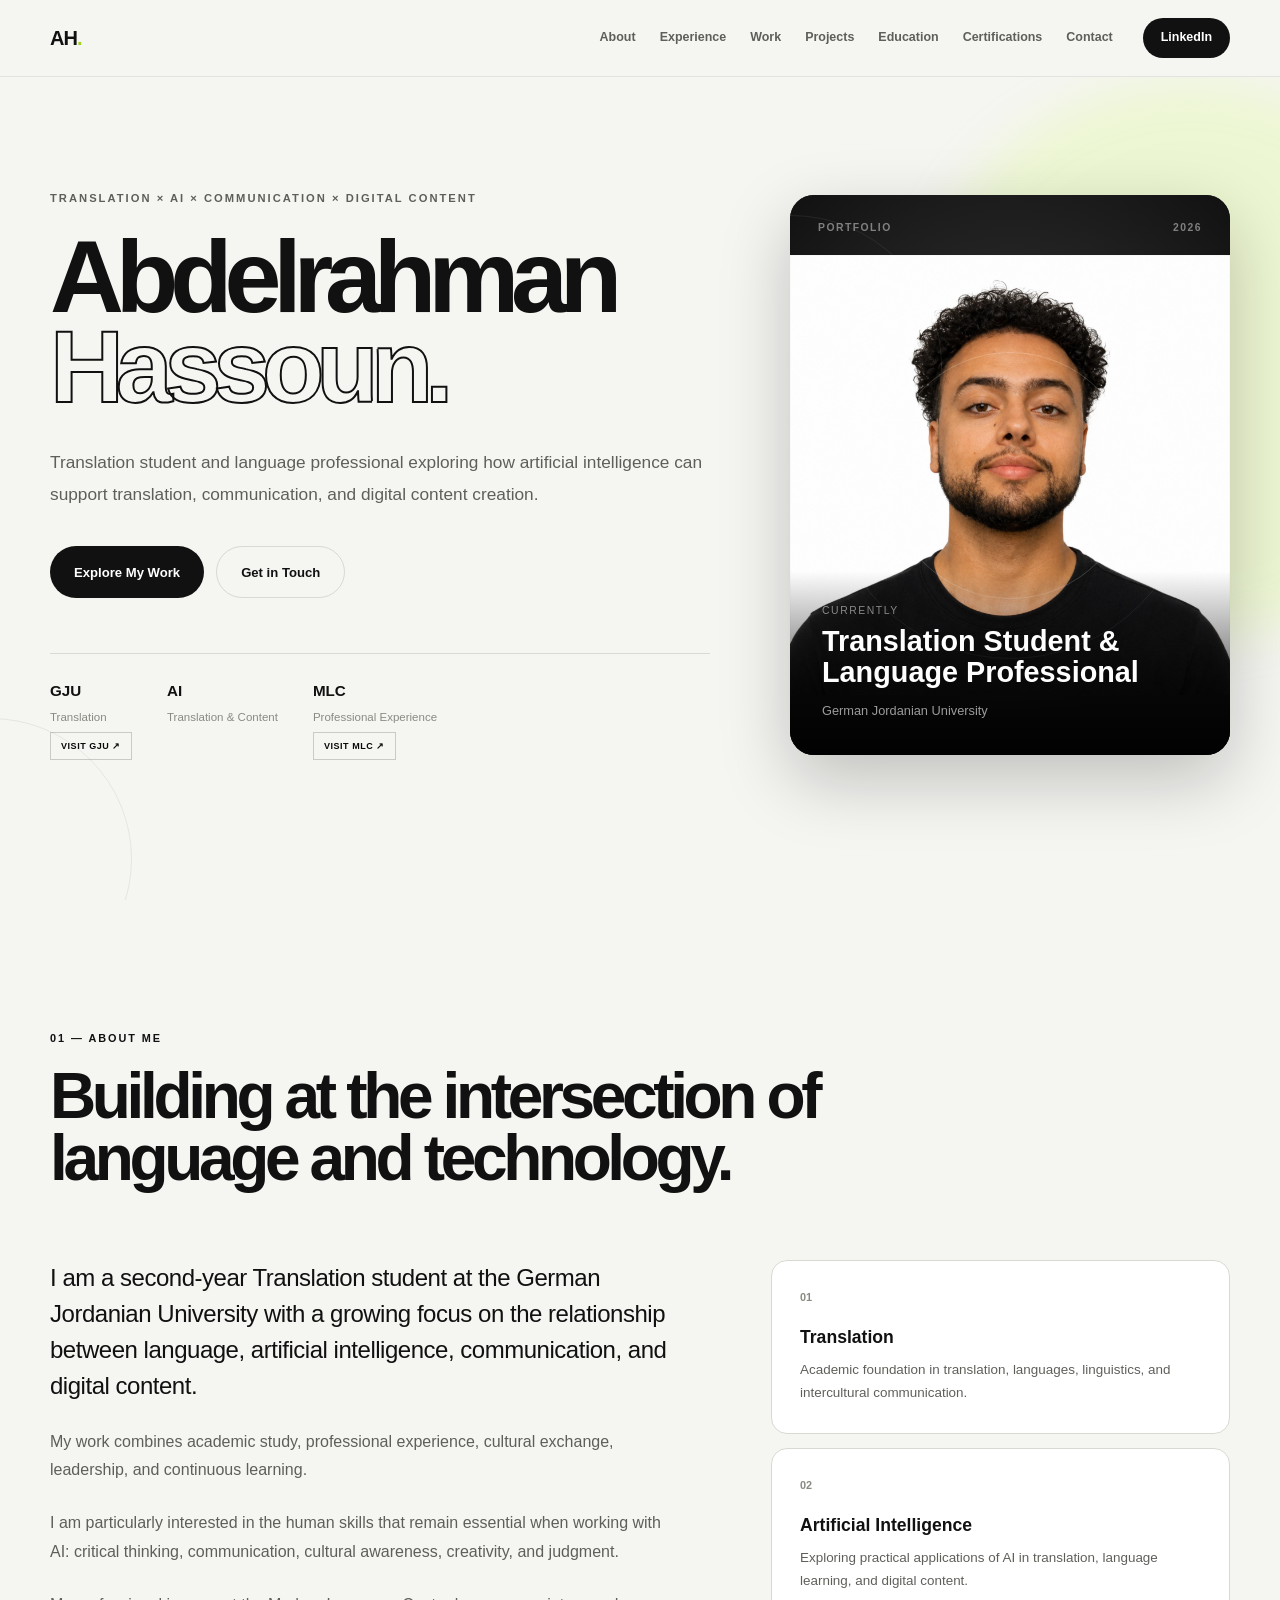
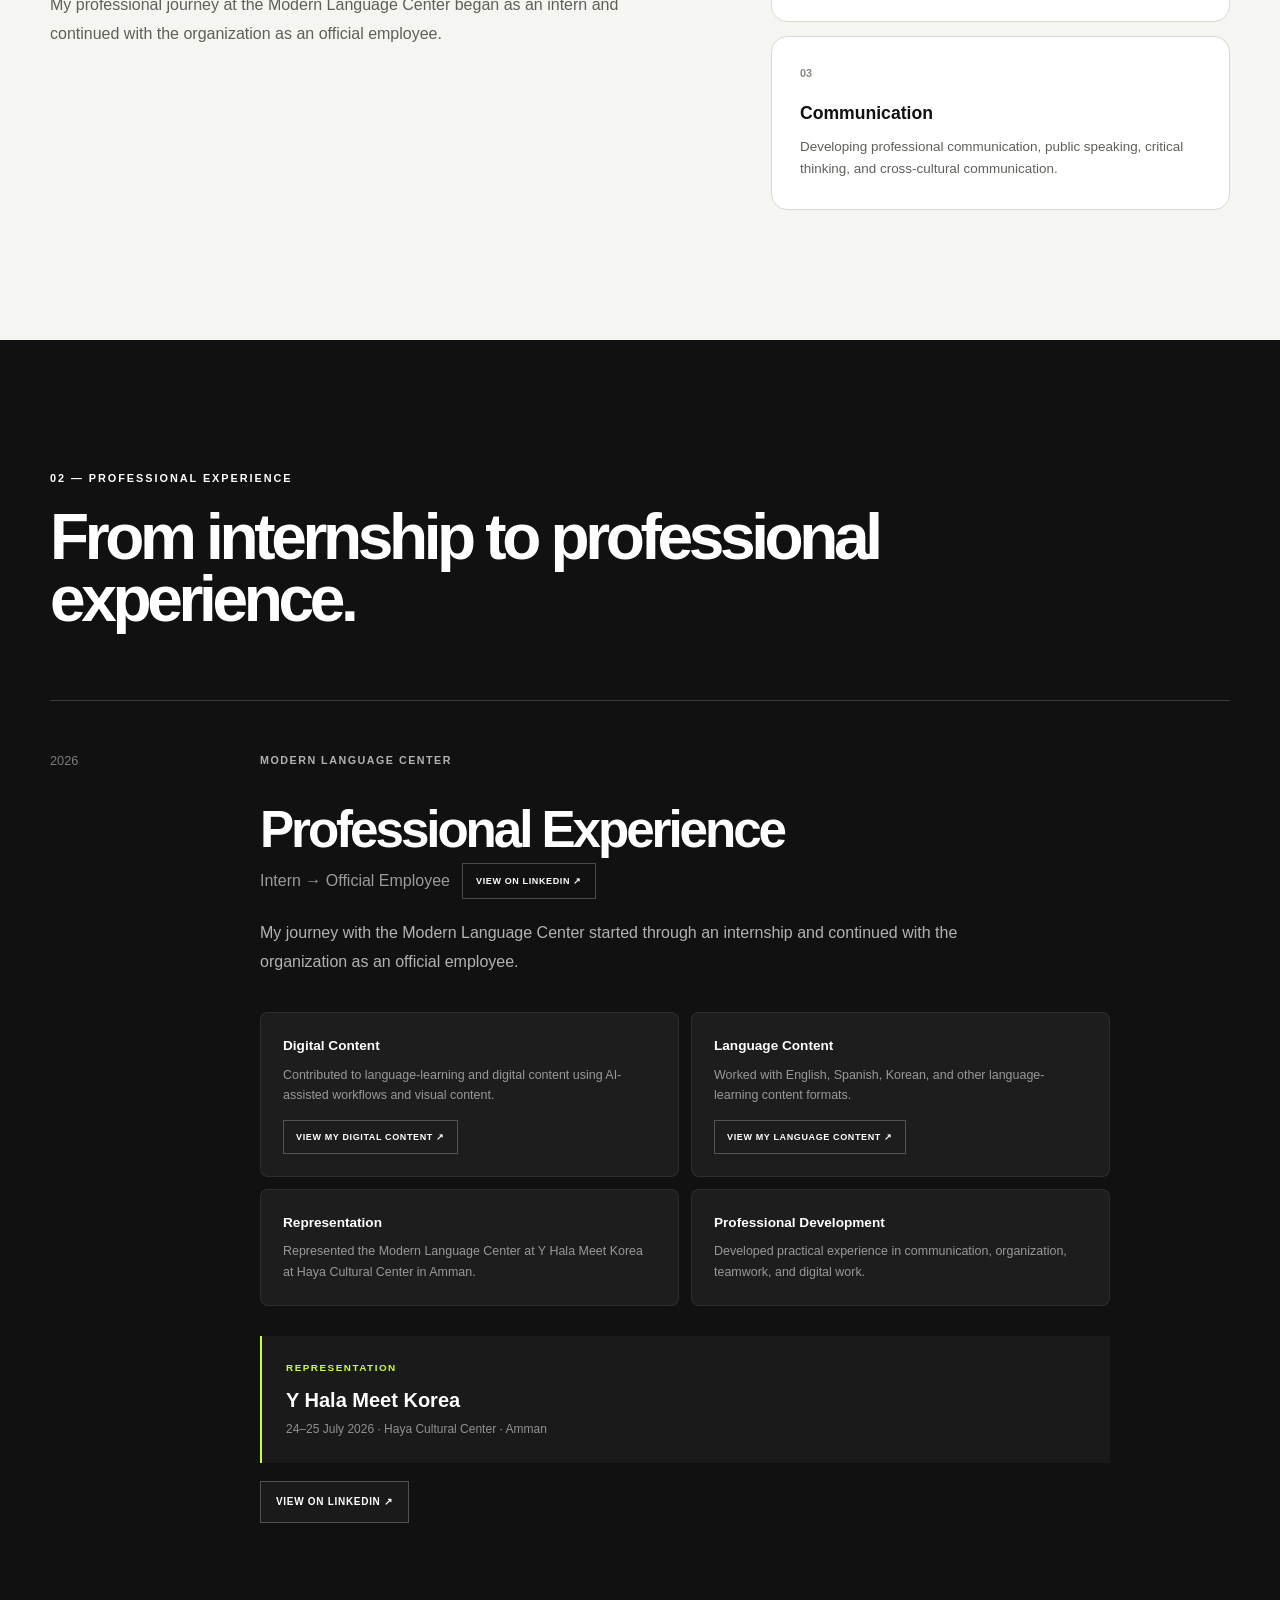
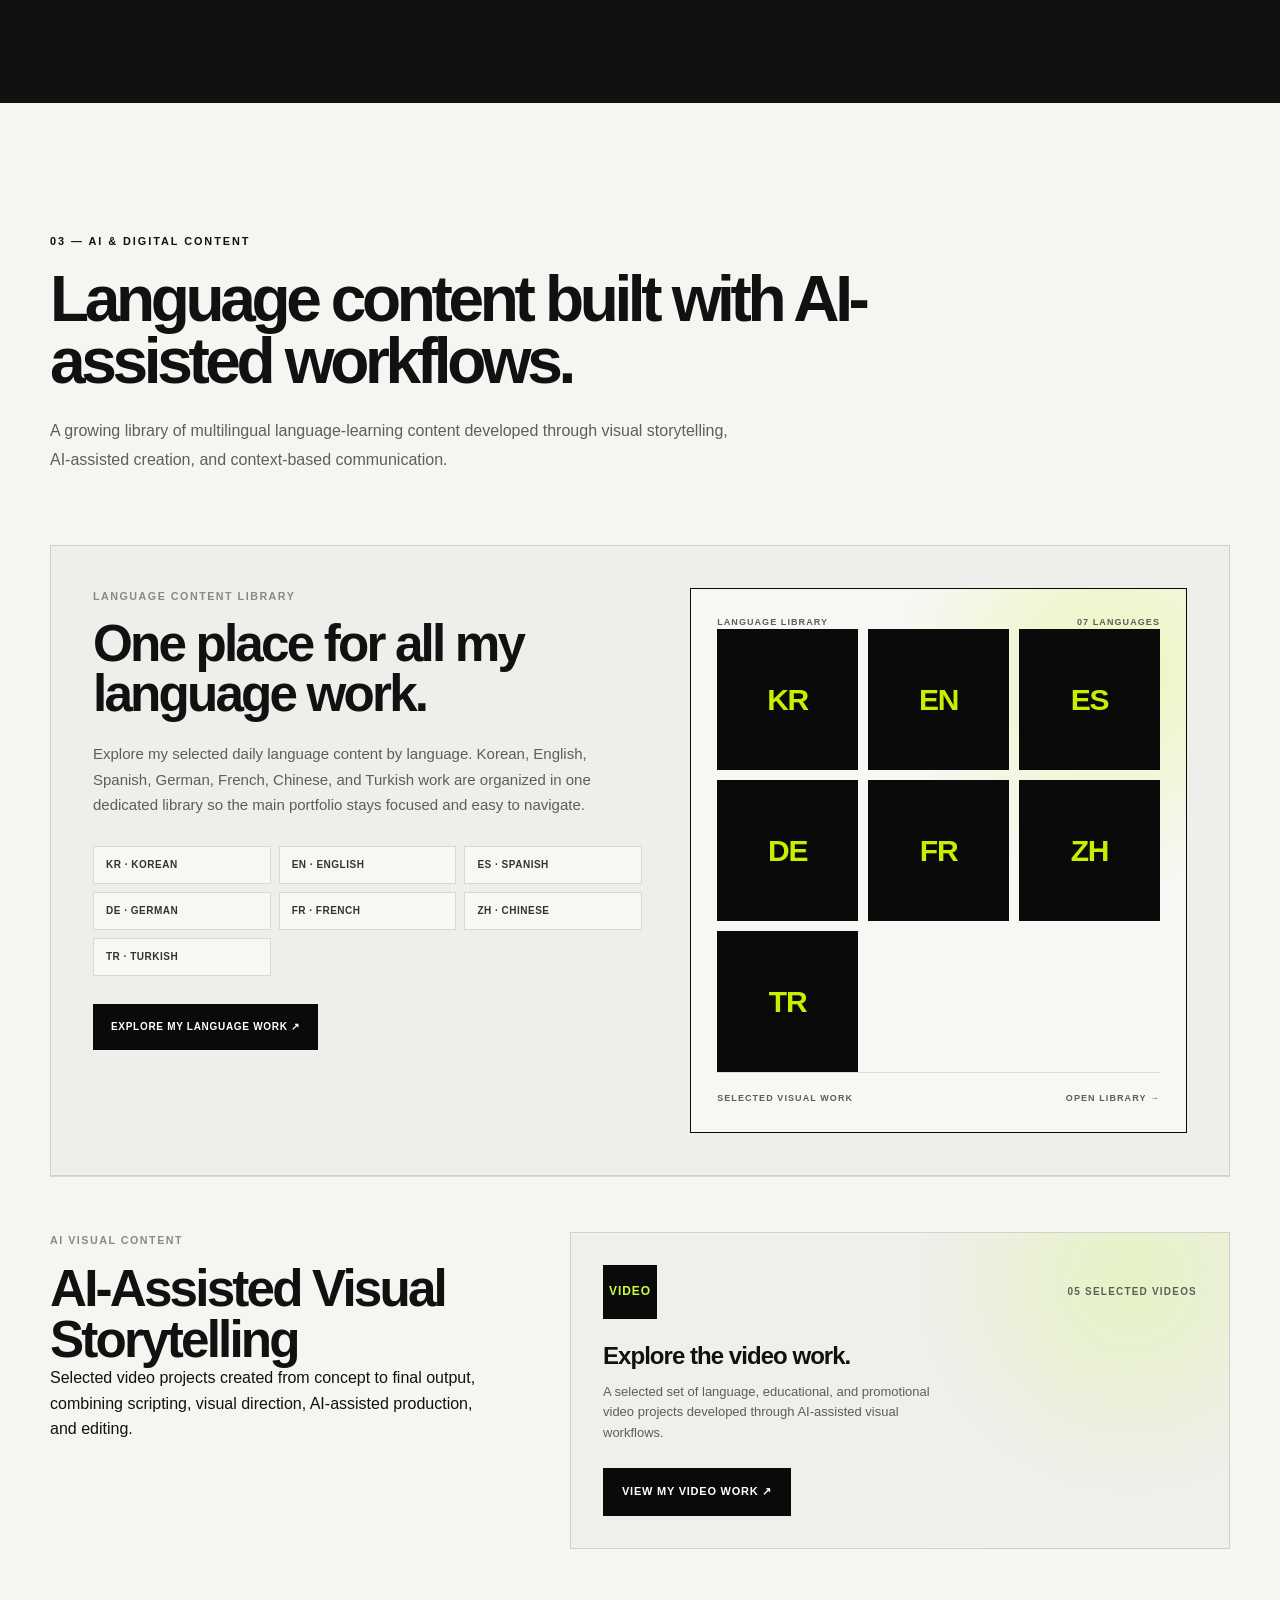
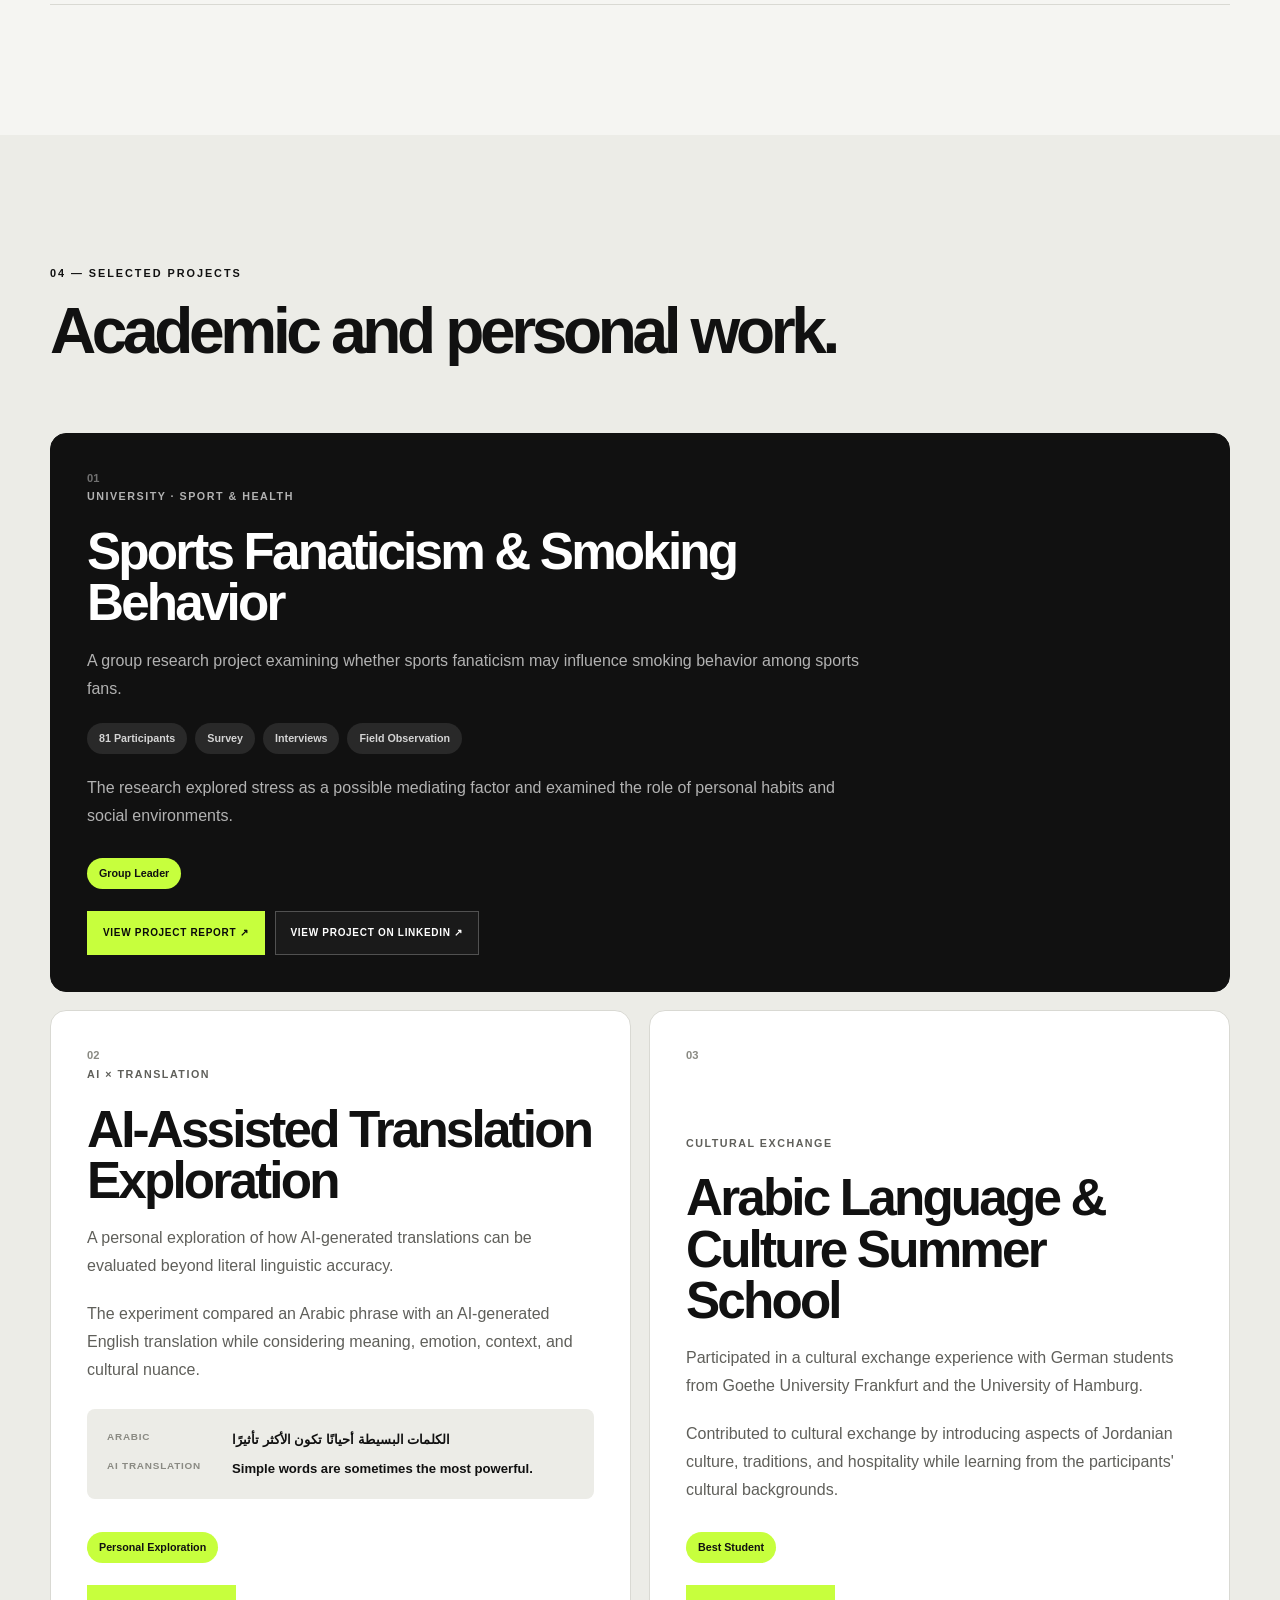
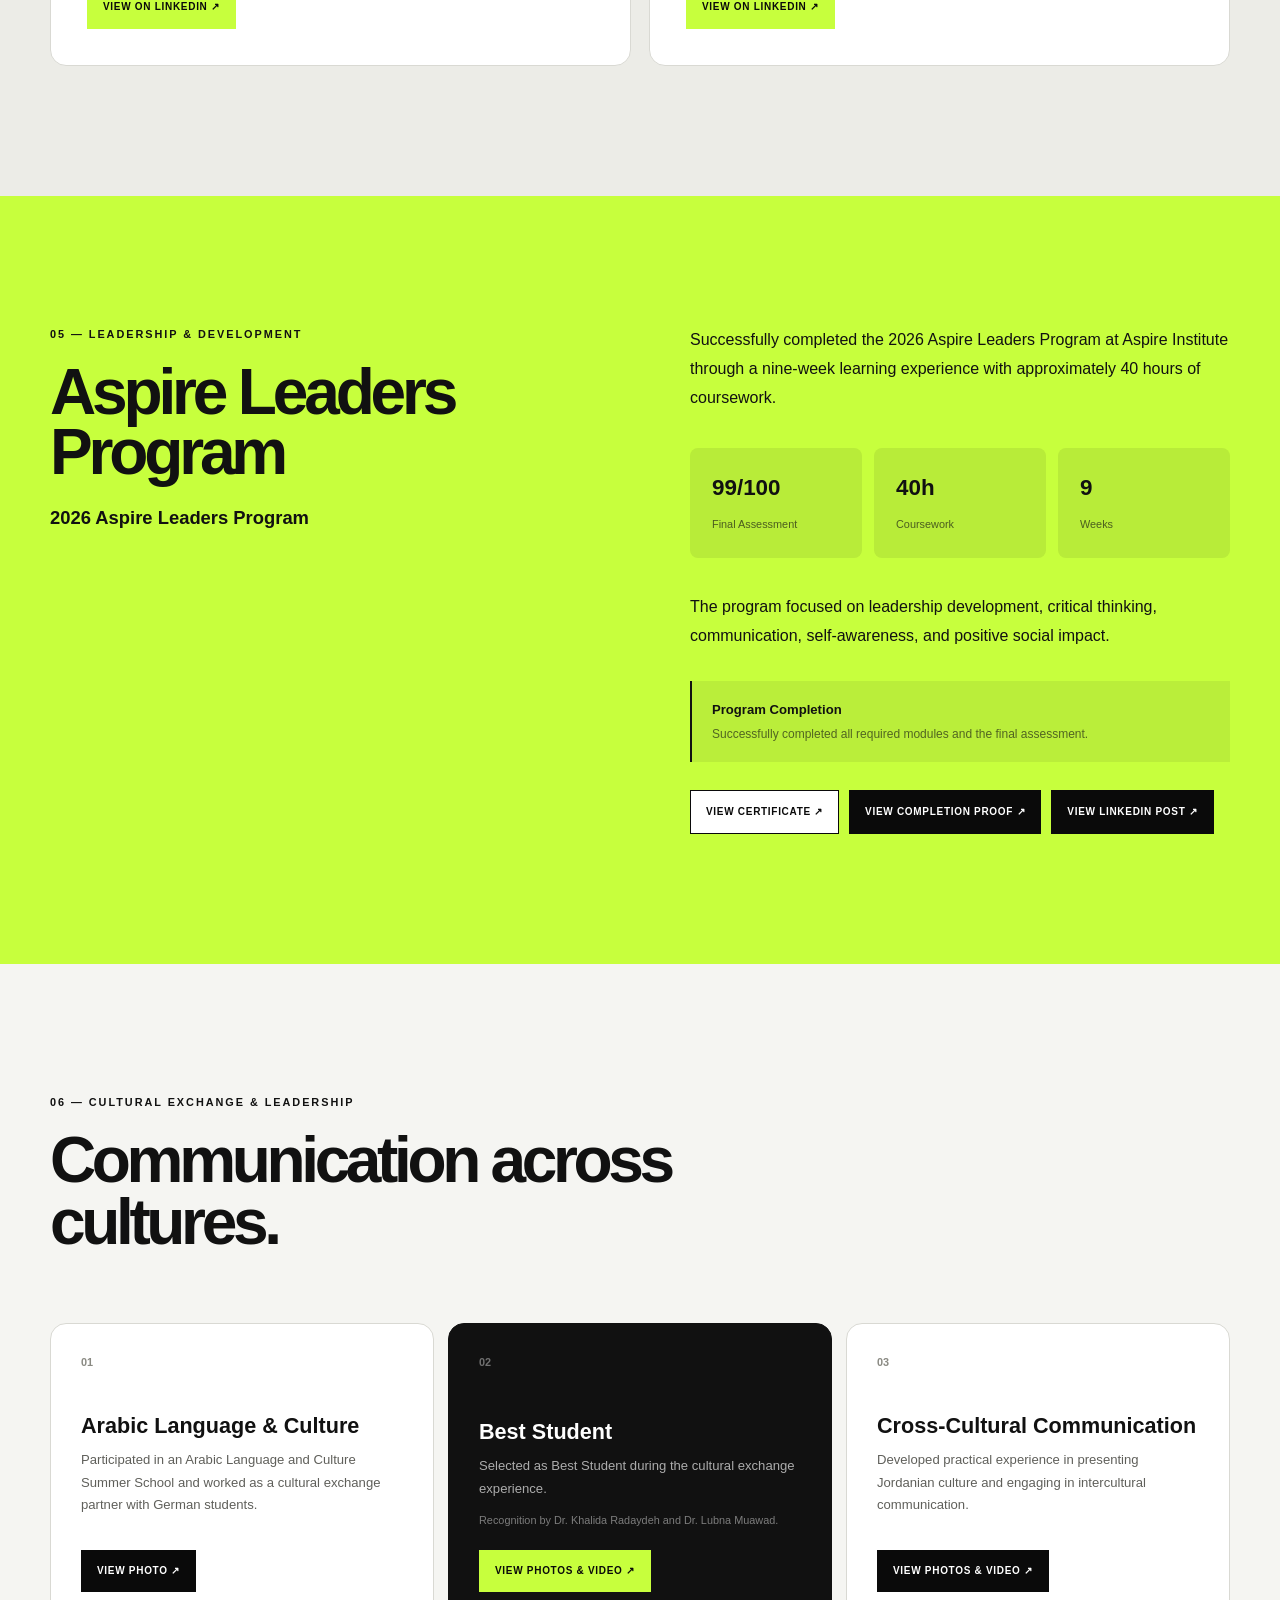
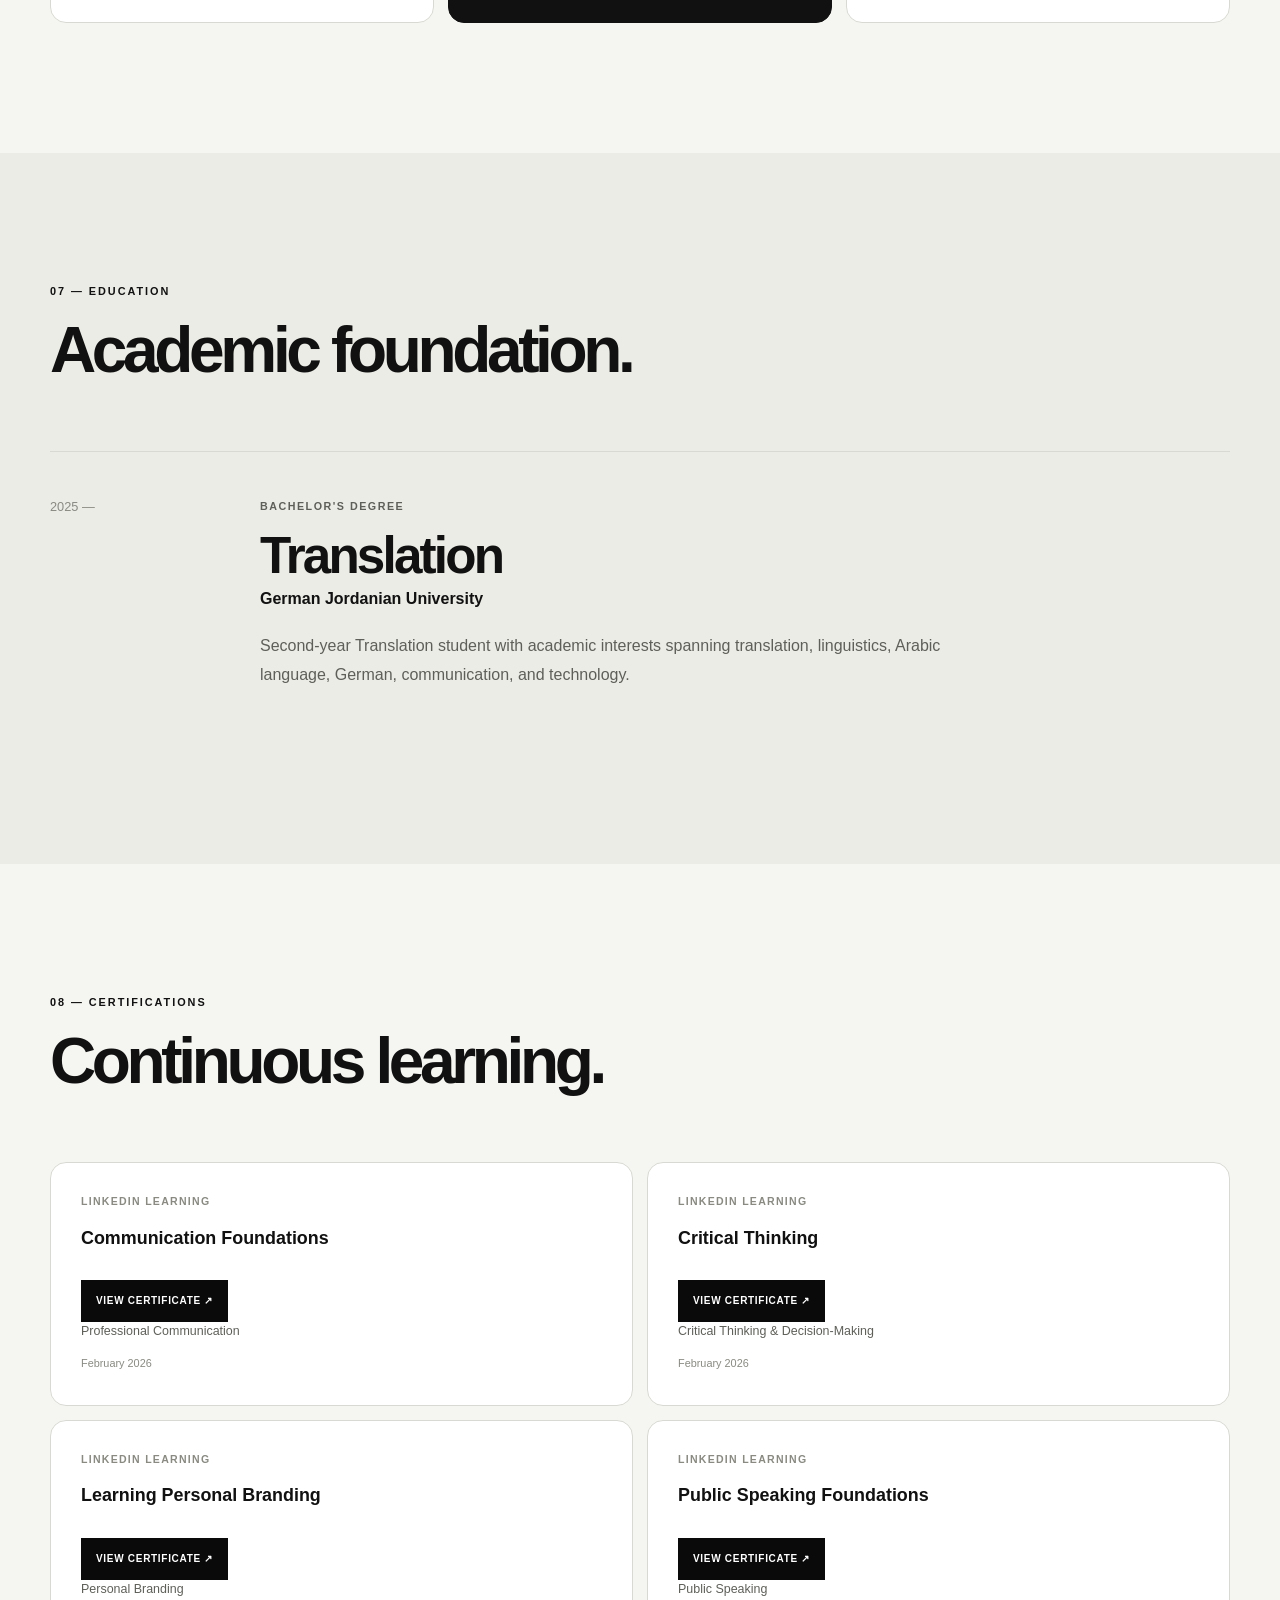
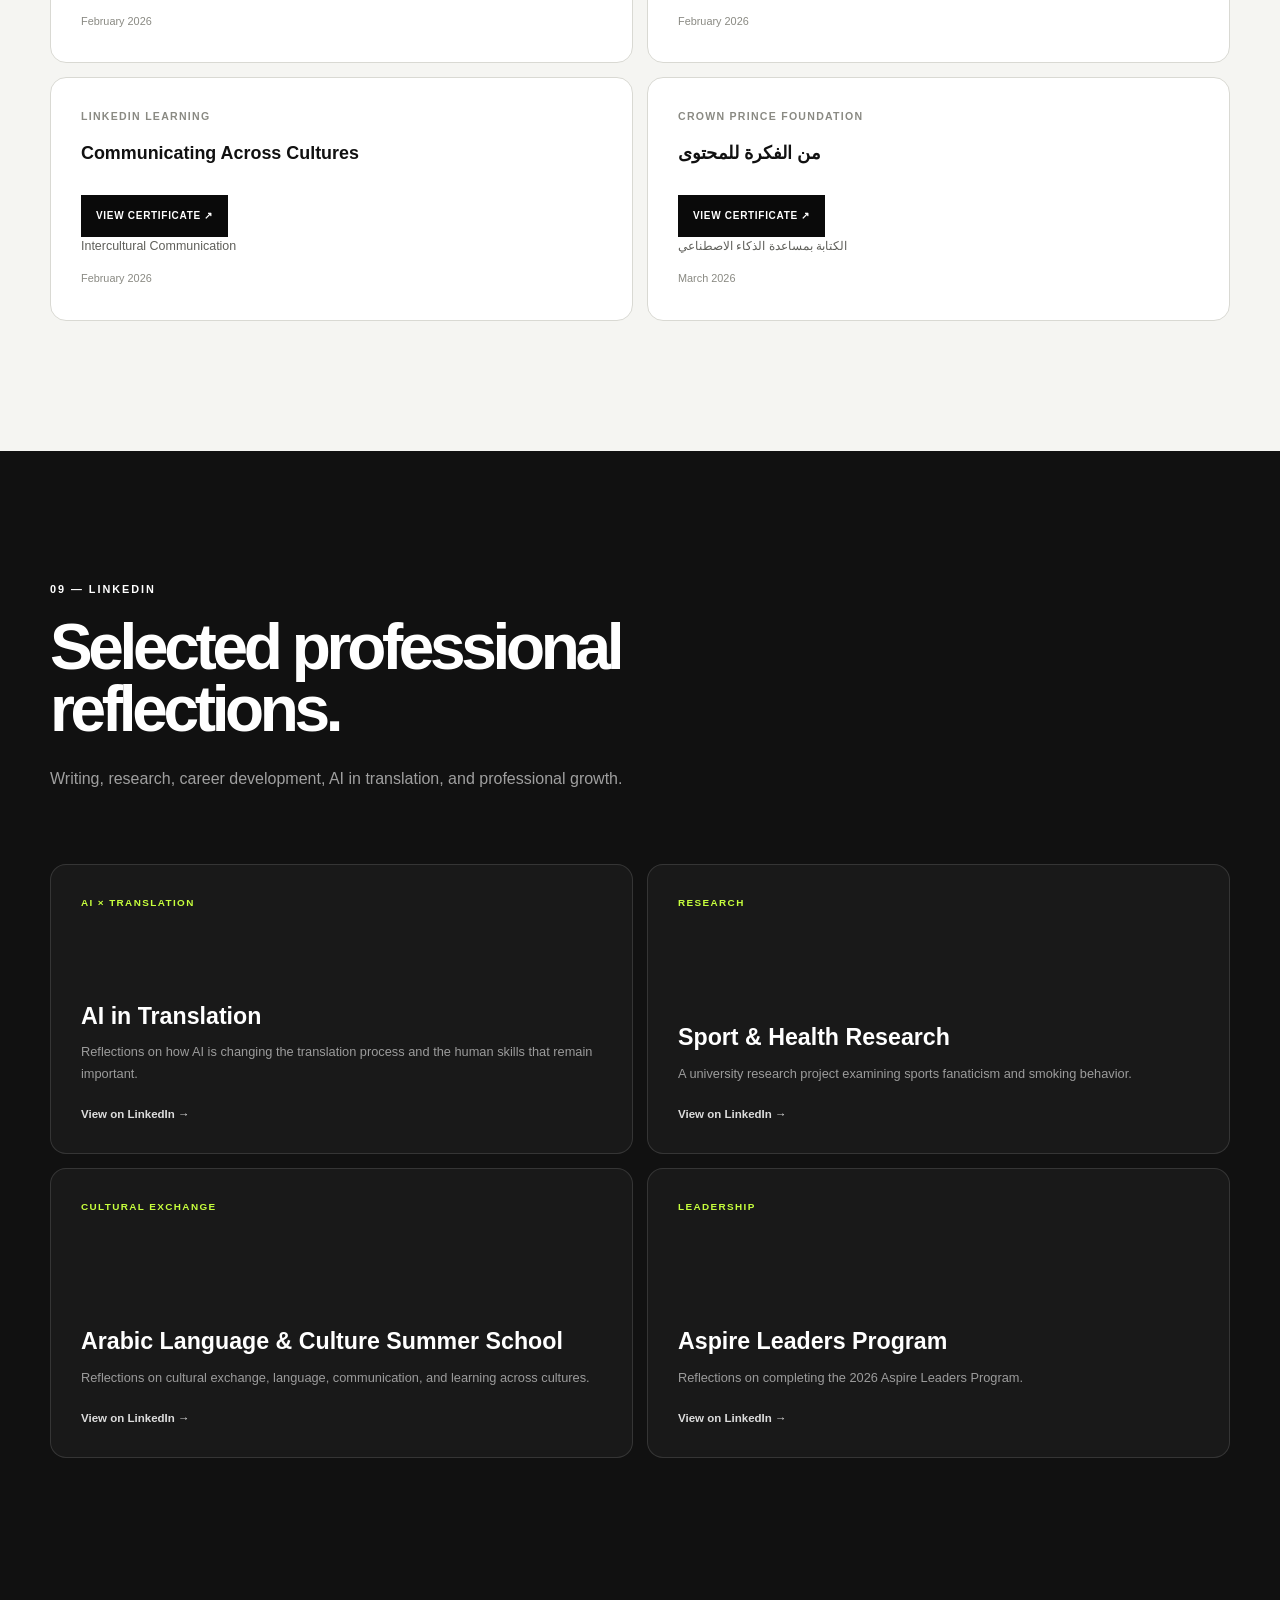
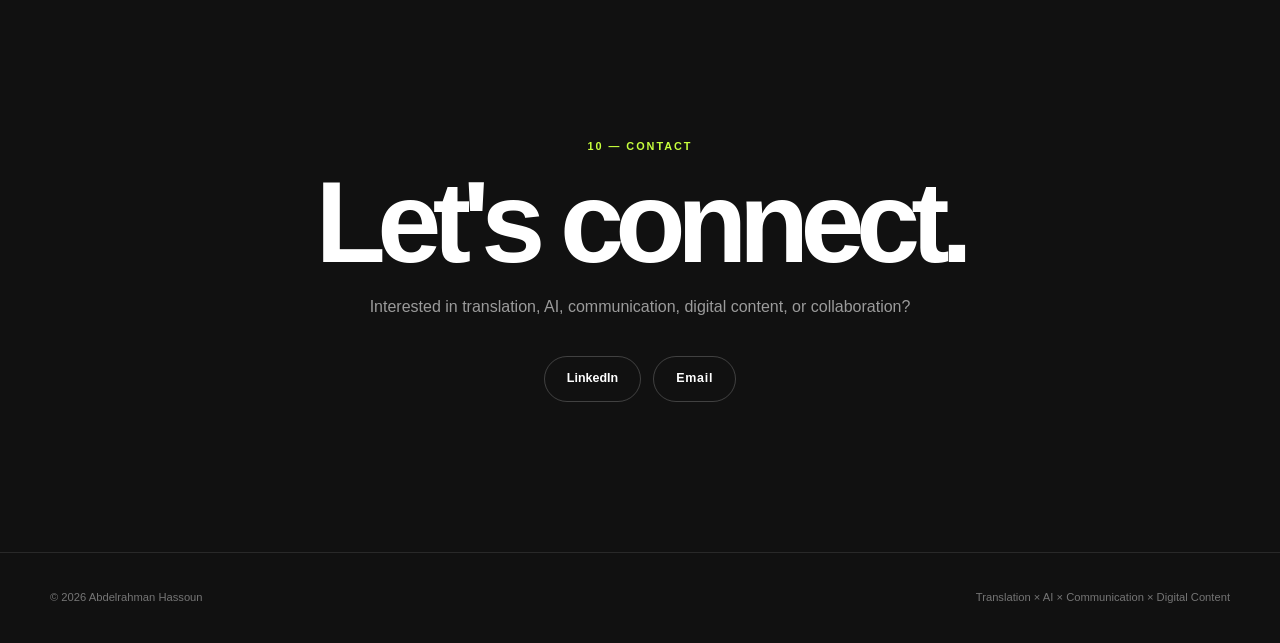
==== commit 31256f31: "Add Turkish language and update video counts" ====
--- a/index.html
+++ b/index.html
@@ -2452,7 +2452,7 @@
 
                         <p>
                             Explore my selected daily language content by language.
-                            Korean, English, Spanish, German, French, and Chinese
+                            Korean, English, Spanish, German, French, Chinese, and Turkish
                             work are organized in one dedicated library so the
                             main portfolio stays focused and easy to navigate.
                         </p>
@@ -2464,6 +2464,7 @@
                             <span>DE · German</span>
                             <span>FR · French</span>
                             <span>ZH · Chinese</span>
+                            <span>TR · Turkish</span>
                         </div>
 
                         <a class="language-library-button" href="language-content.html">
@@ -2475,7 +2476,7 @@
                     <div class="language-library-preview-card" aria-hidden="true">
                         <div class="language-library-preview-top">
                             <span>LANGUAGE LIBRARY</span>
-                            <span>06 LANGUAGES</span>
+                            <span>07 LANGUAGES</span>
                         </div>
 
                         <div class="language-library-code-grid">
@@ -2485,6 +2486,7 @@
                             <span>DE</span>
                             <span>FR</span>
                             <span>ZH</span>
+                            <span>TR</span>
                         </div>
 
                         <div class="language-library-preview-footer">
@@ -2523,7 +2525,7 @@
 
                         <div class="language-work-card-top">
                             <span class="language-work-code">VIDEO</span>
-                            <span class="language-work-count">04 selected videos</span>
+                            <span class="language-work-count">05 selected videos</span>
                         </div>
 
                         <h4>
@@ -3610,7 +3612,14 @@
                     description: "Language-center video content featuring an AI presenter.",
                     file: "mlc-language-video.mp4",
                     poster: "mlc-language-video.jpg"
-                }
+                },
+                {
+                    label: "MLC · PROMOTIONAL CONTENT",
+                    title: "English Courses — Starting 25 October 2026",
+                    description: "Promotional announcement for English language courses starting on 25 October 2026 at the Modern Language Center.",
+                    file: "english-courses-october-2026.mp4",
+                    poster: "english-courses-october-2026.jpg"
+                },
             ];
 
             function renderVideos() {
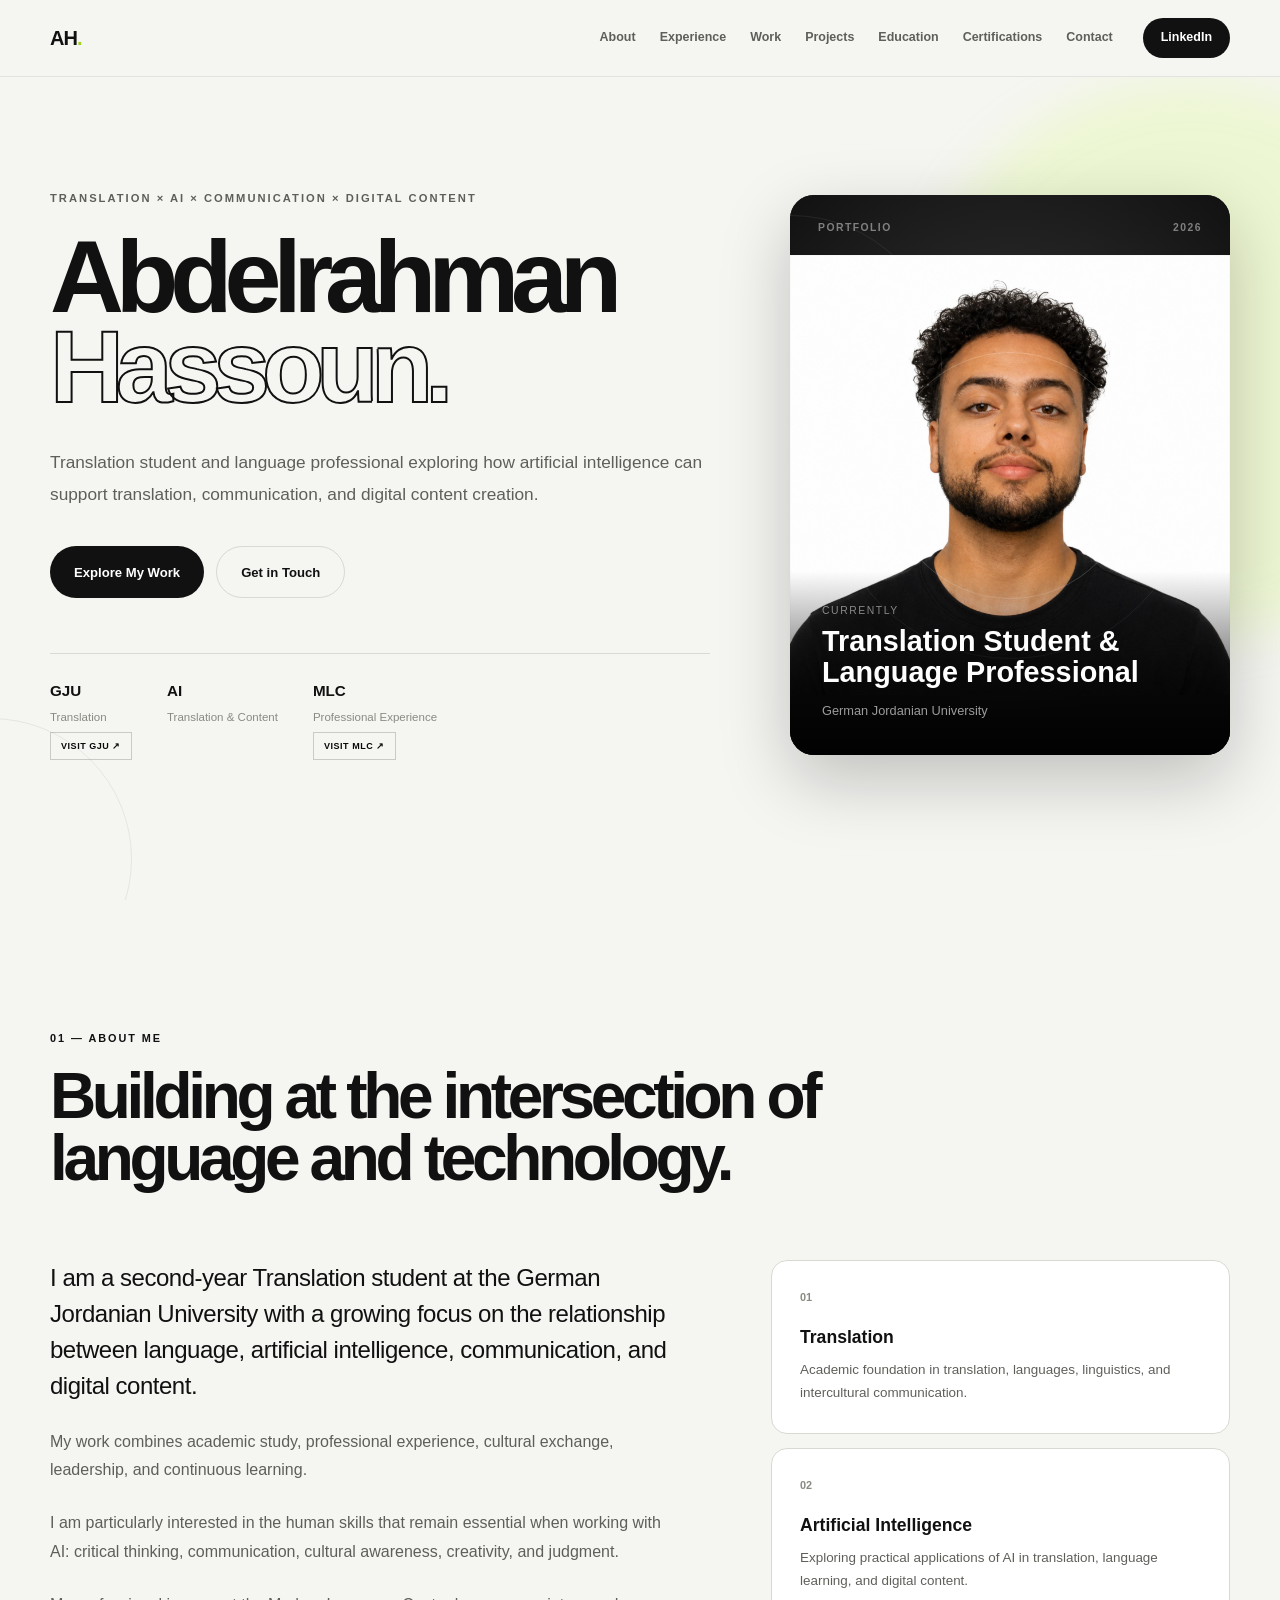
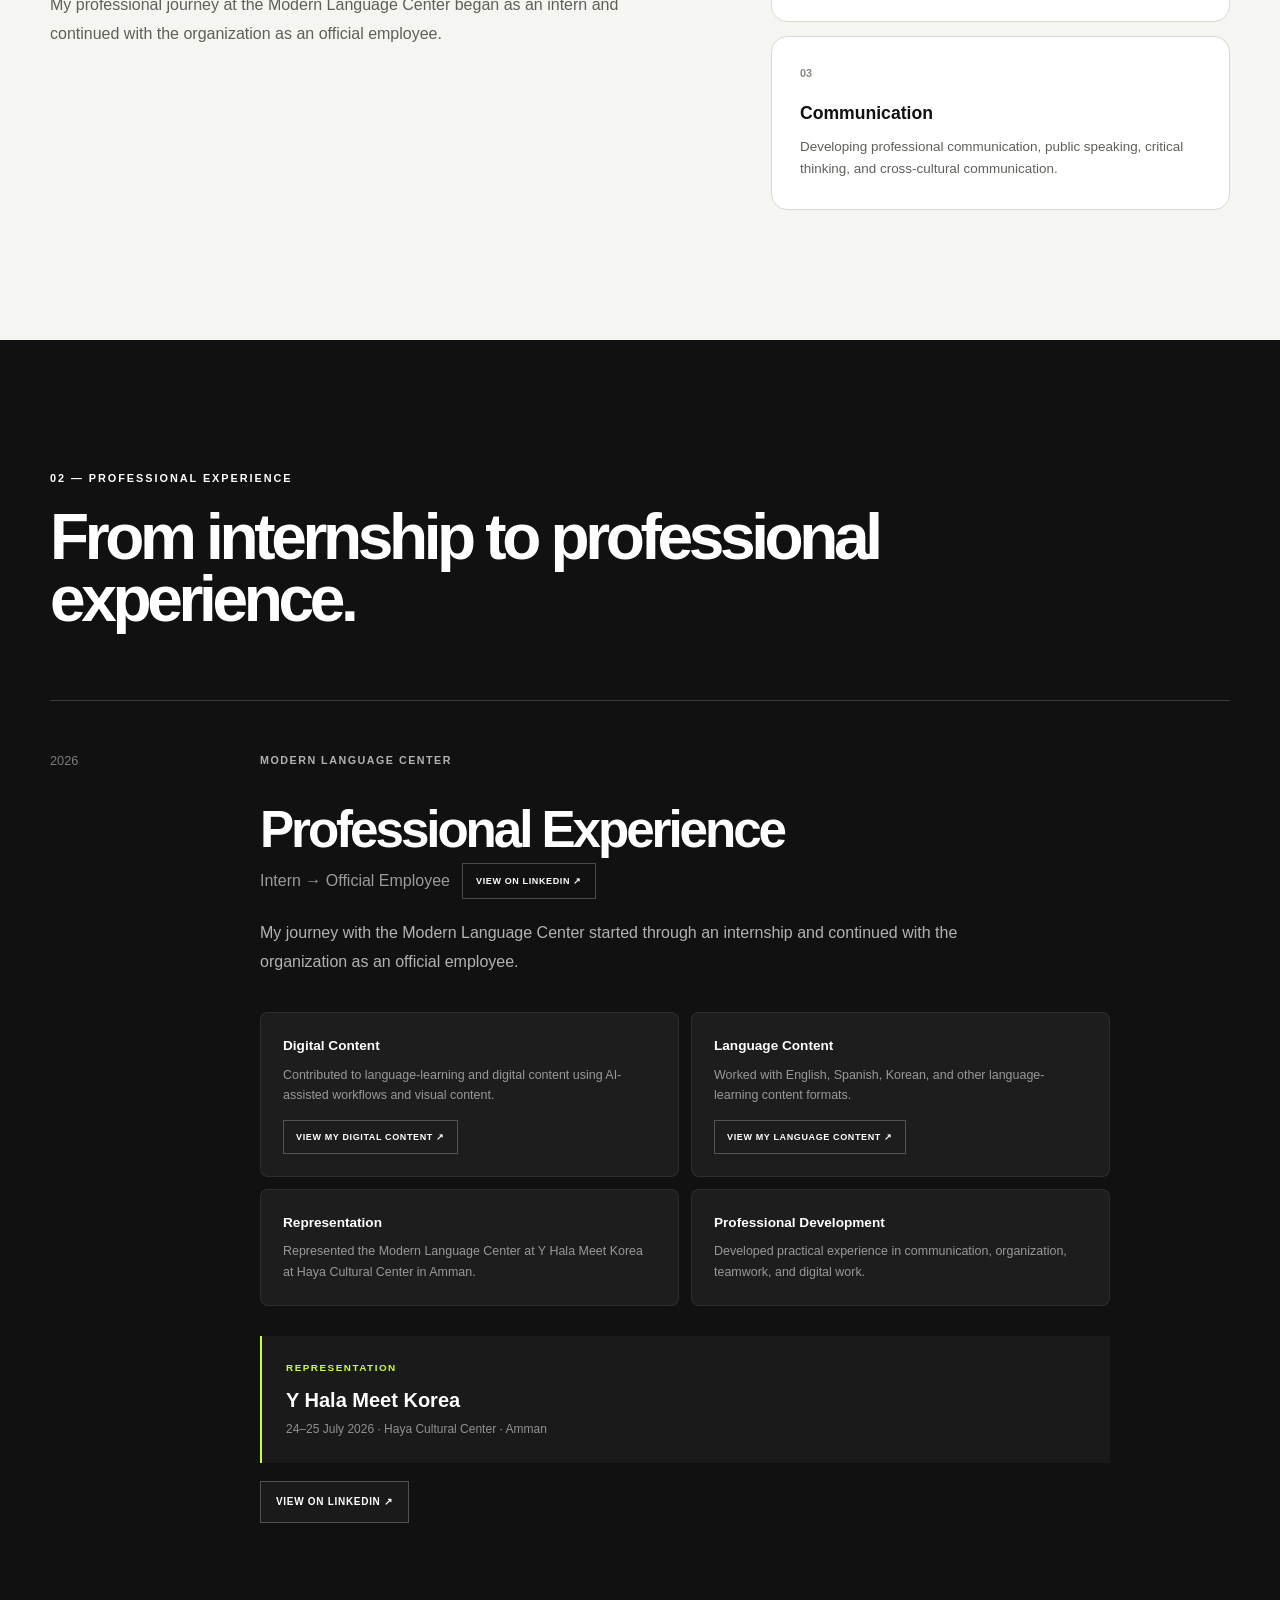
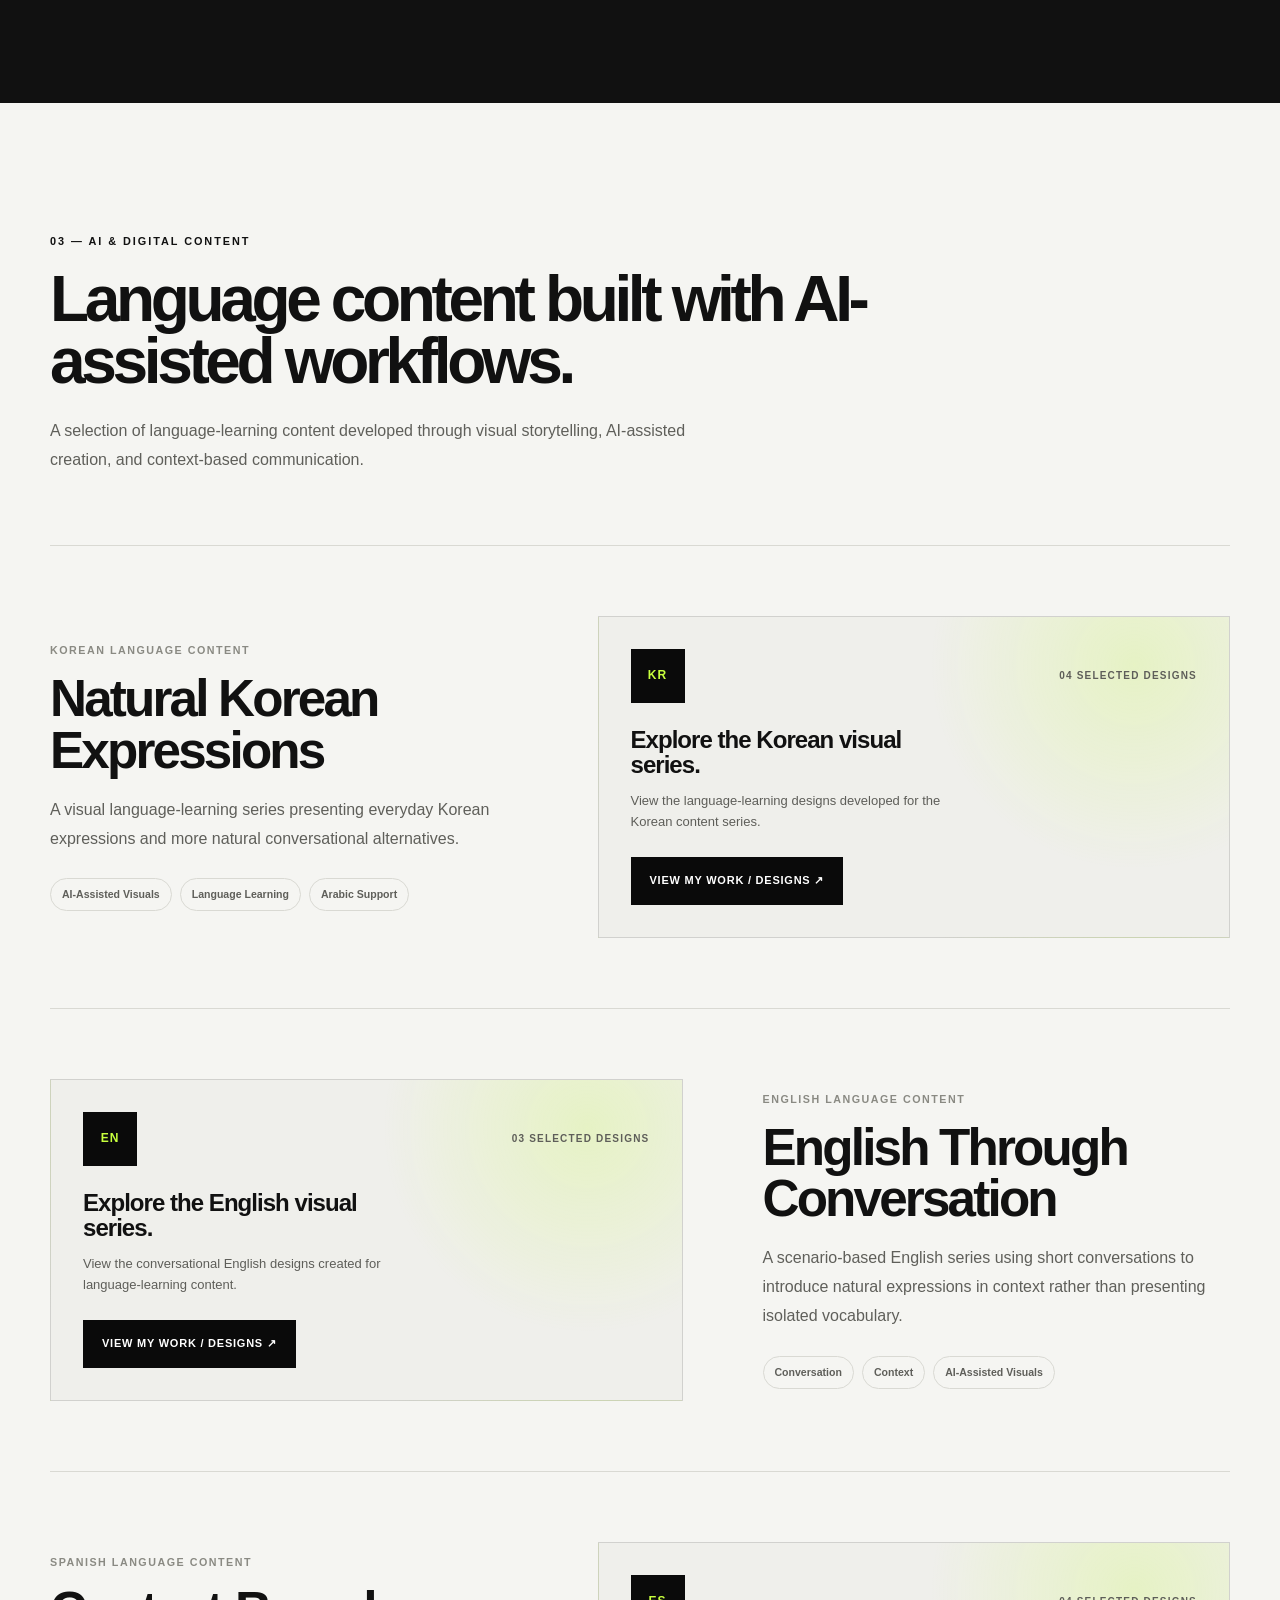
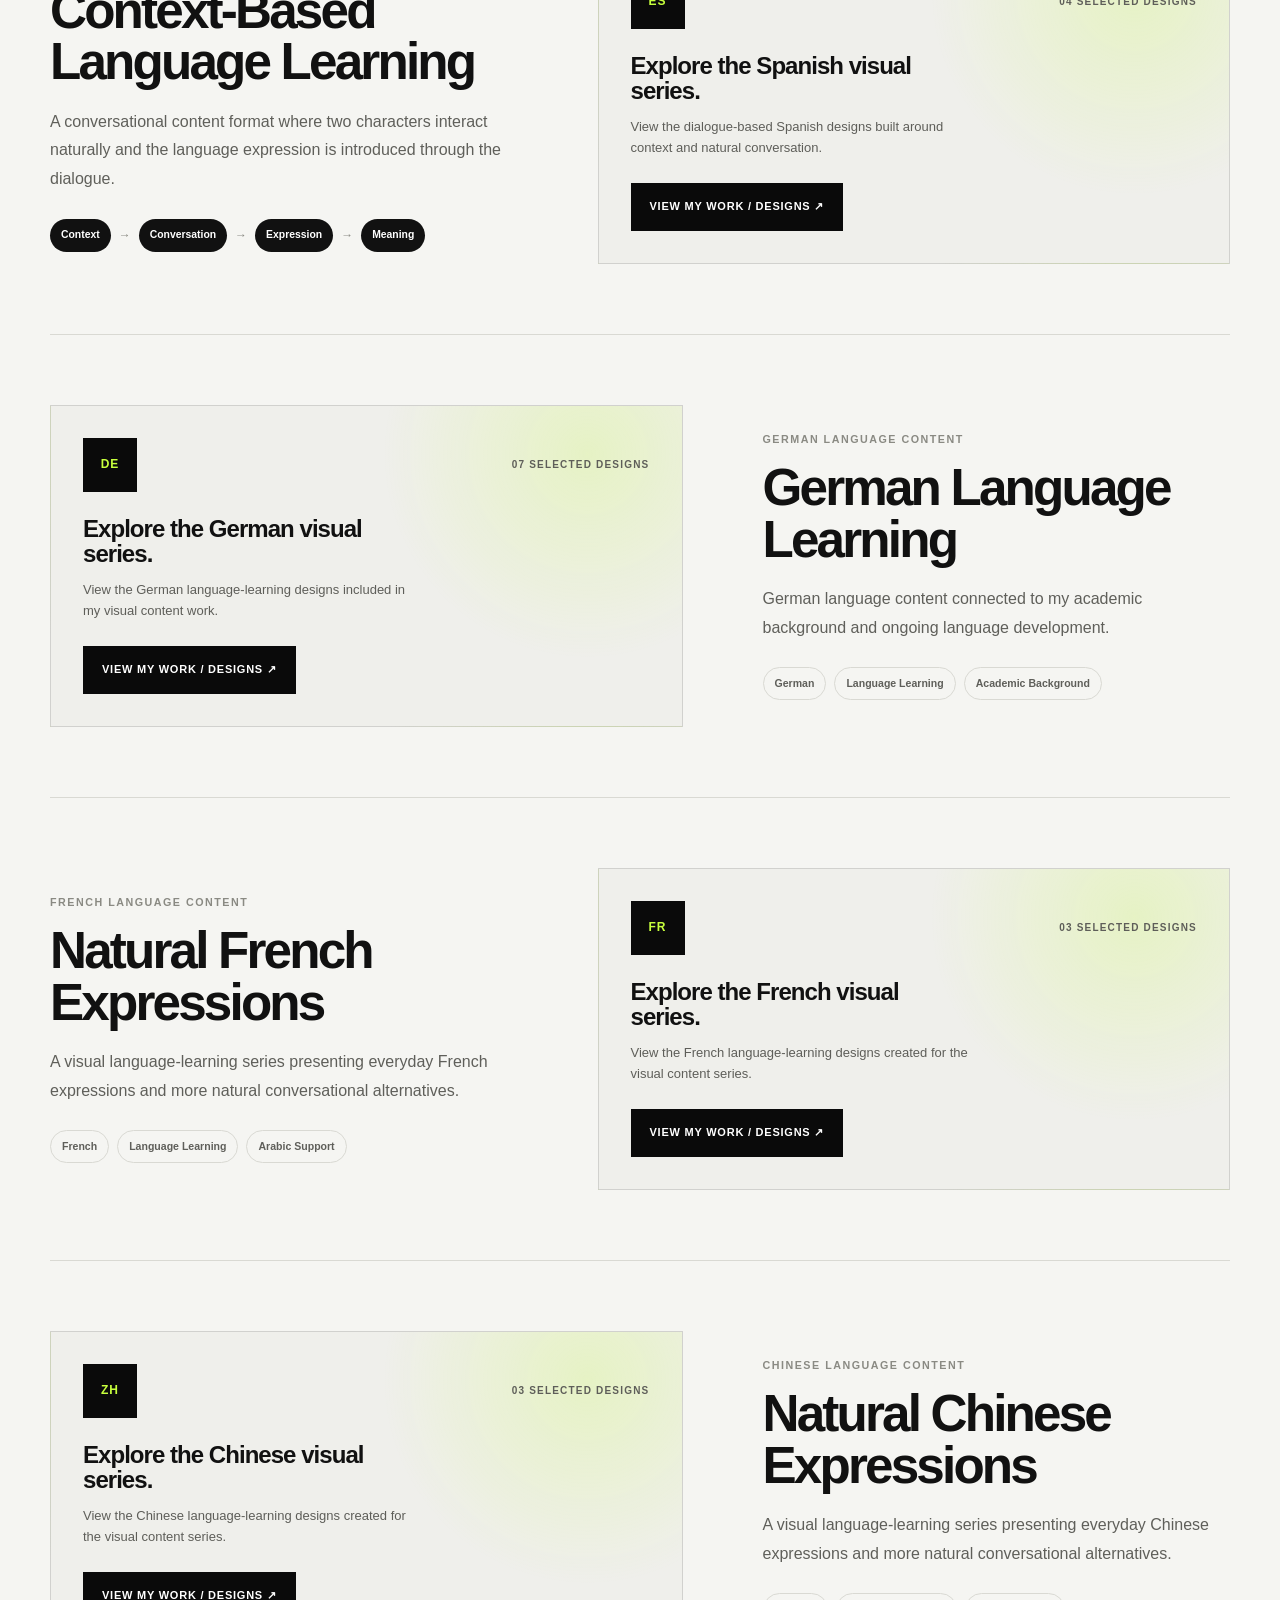
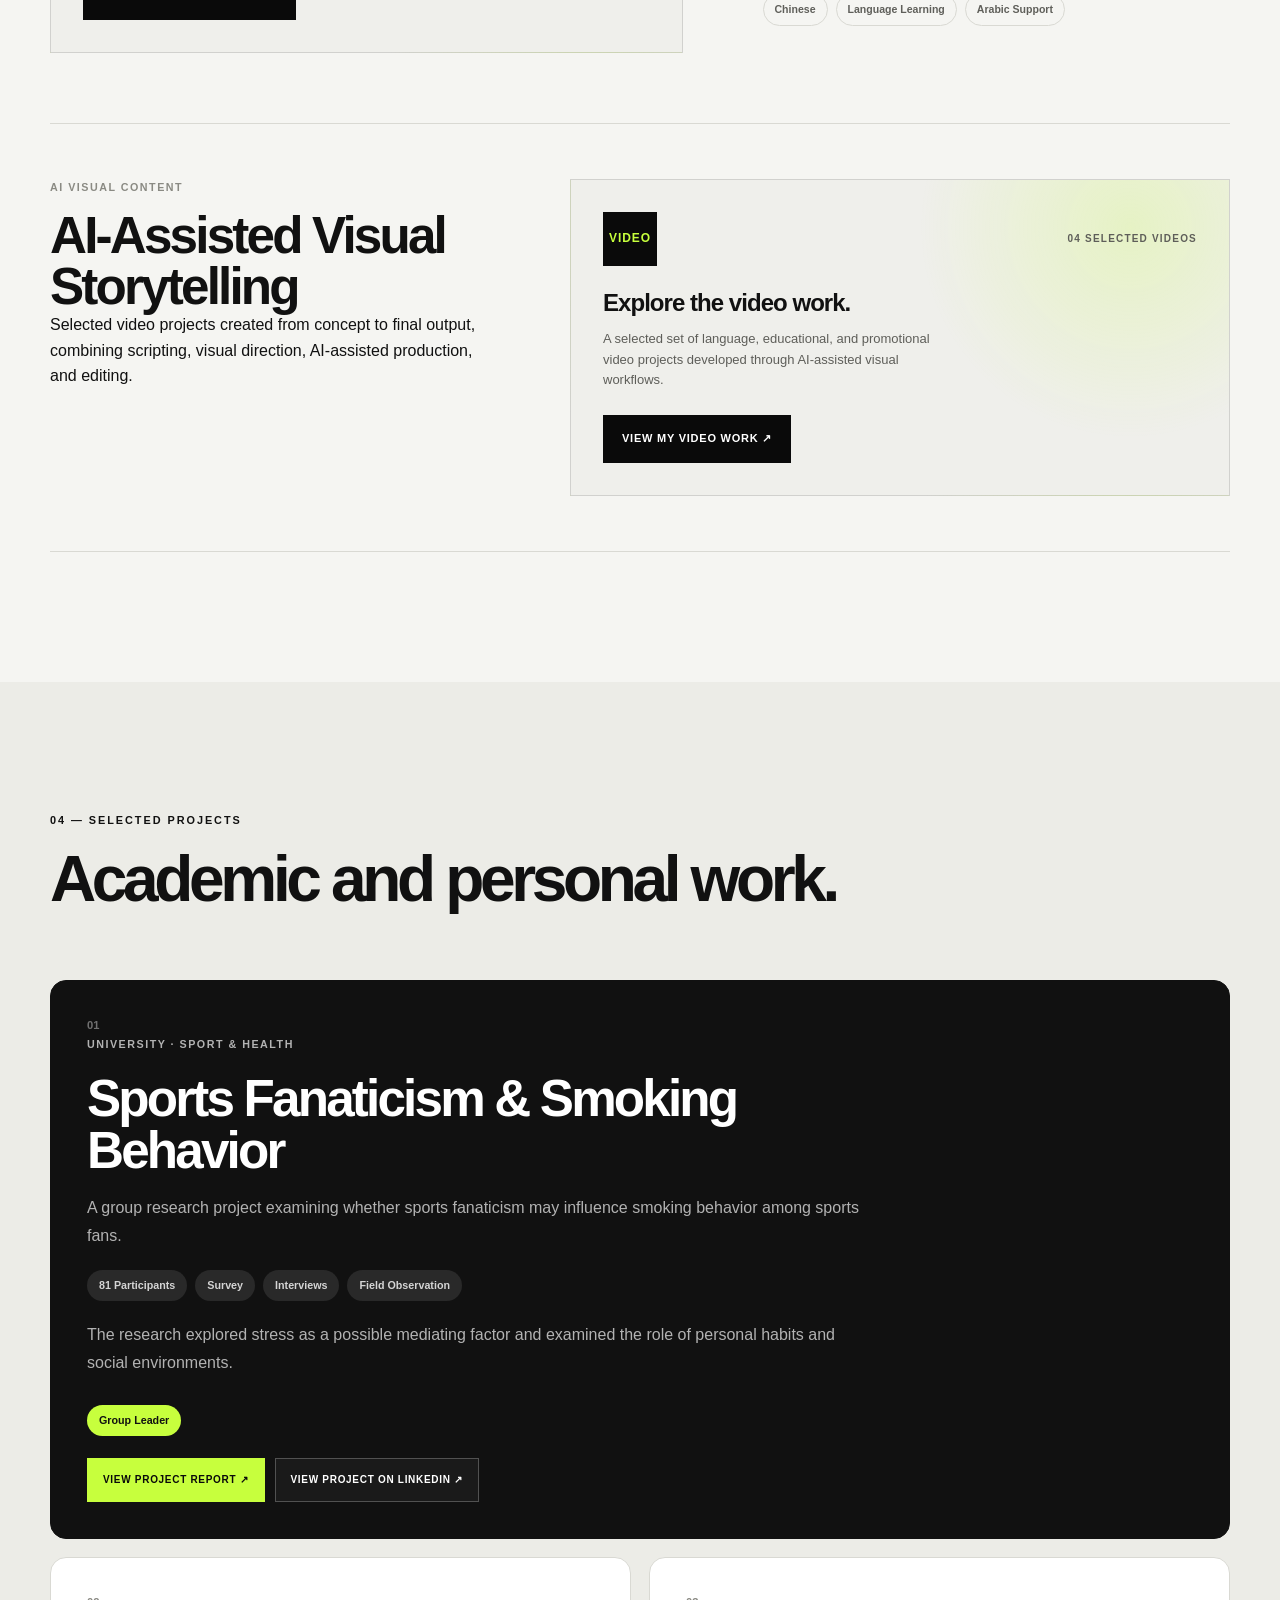
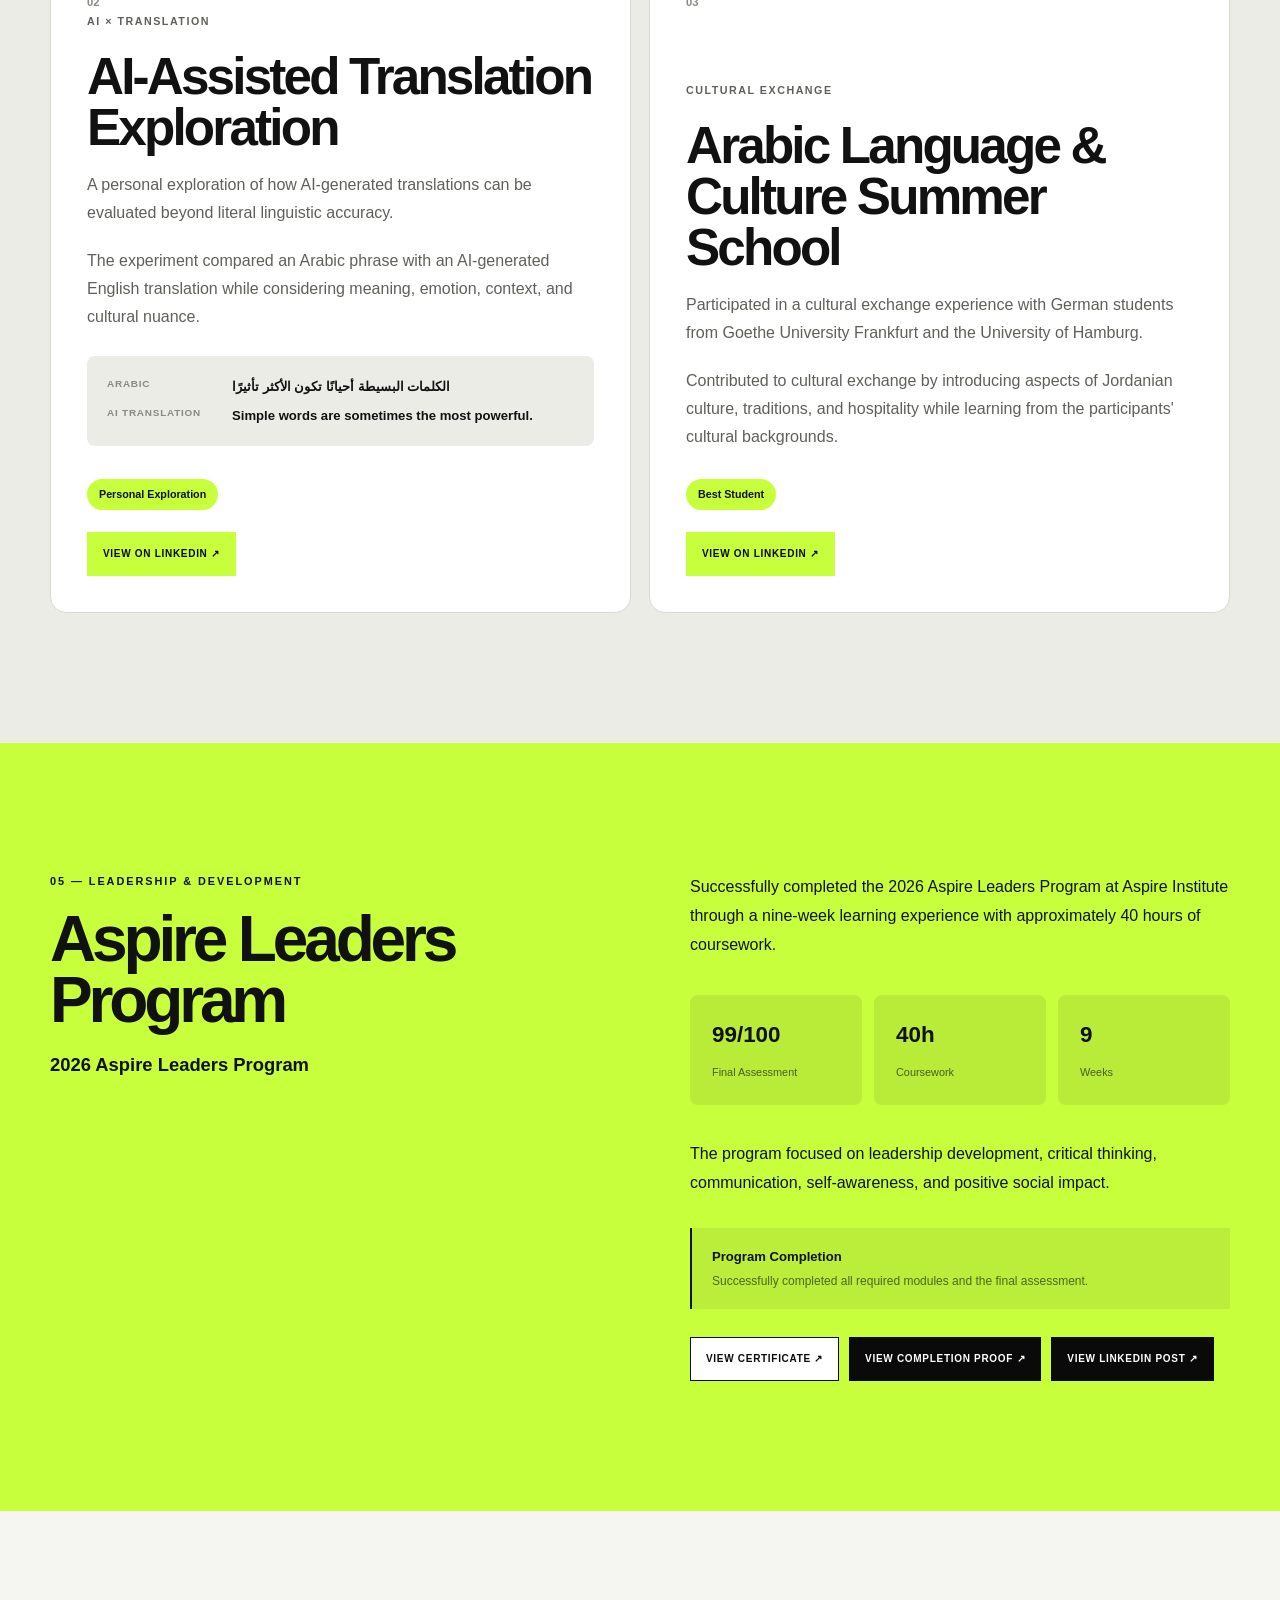
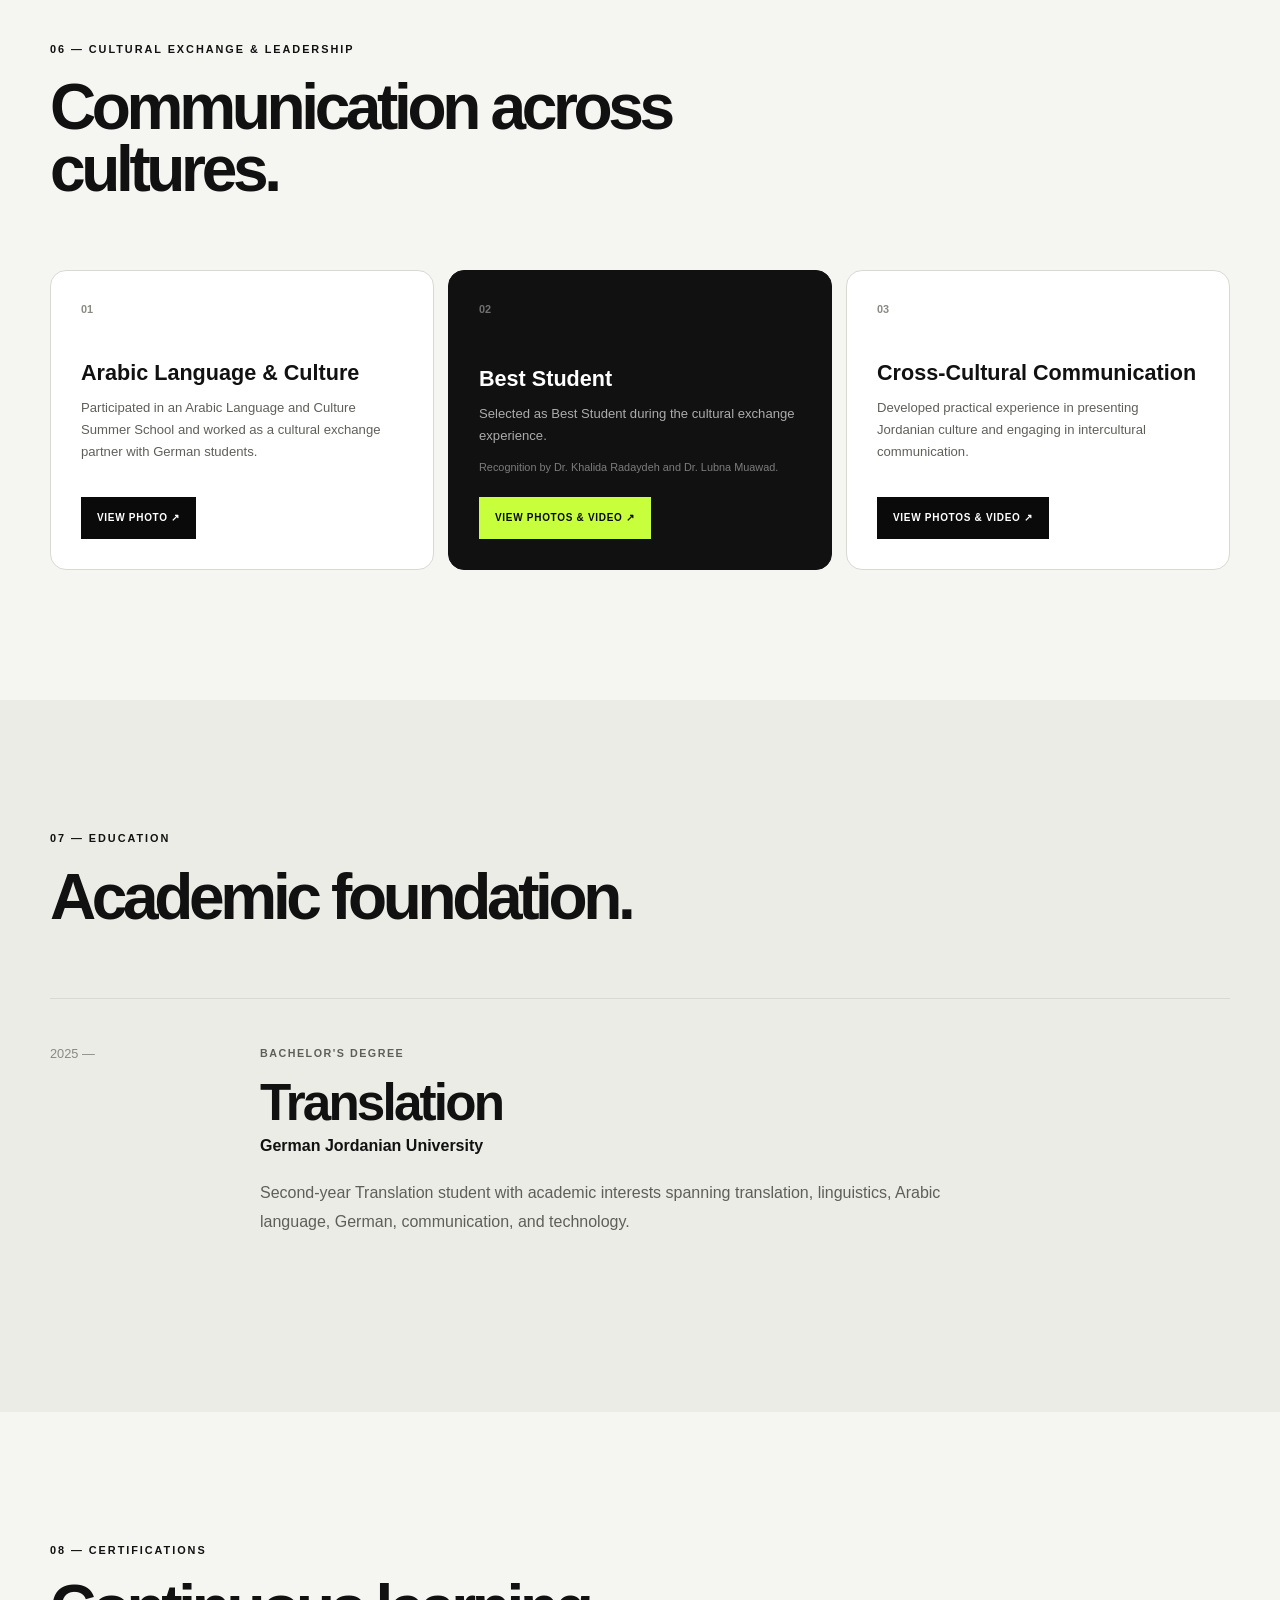
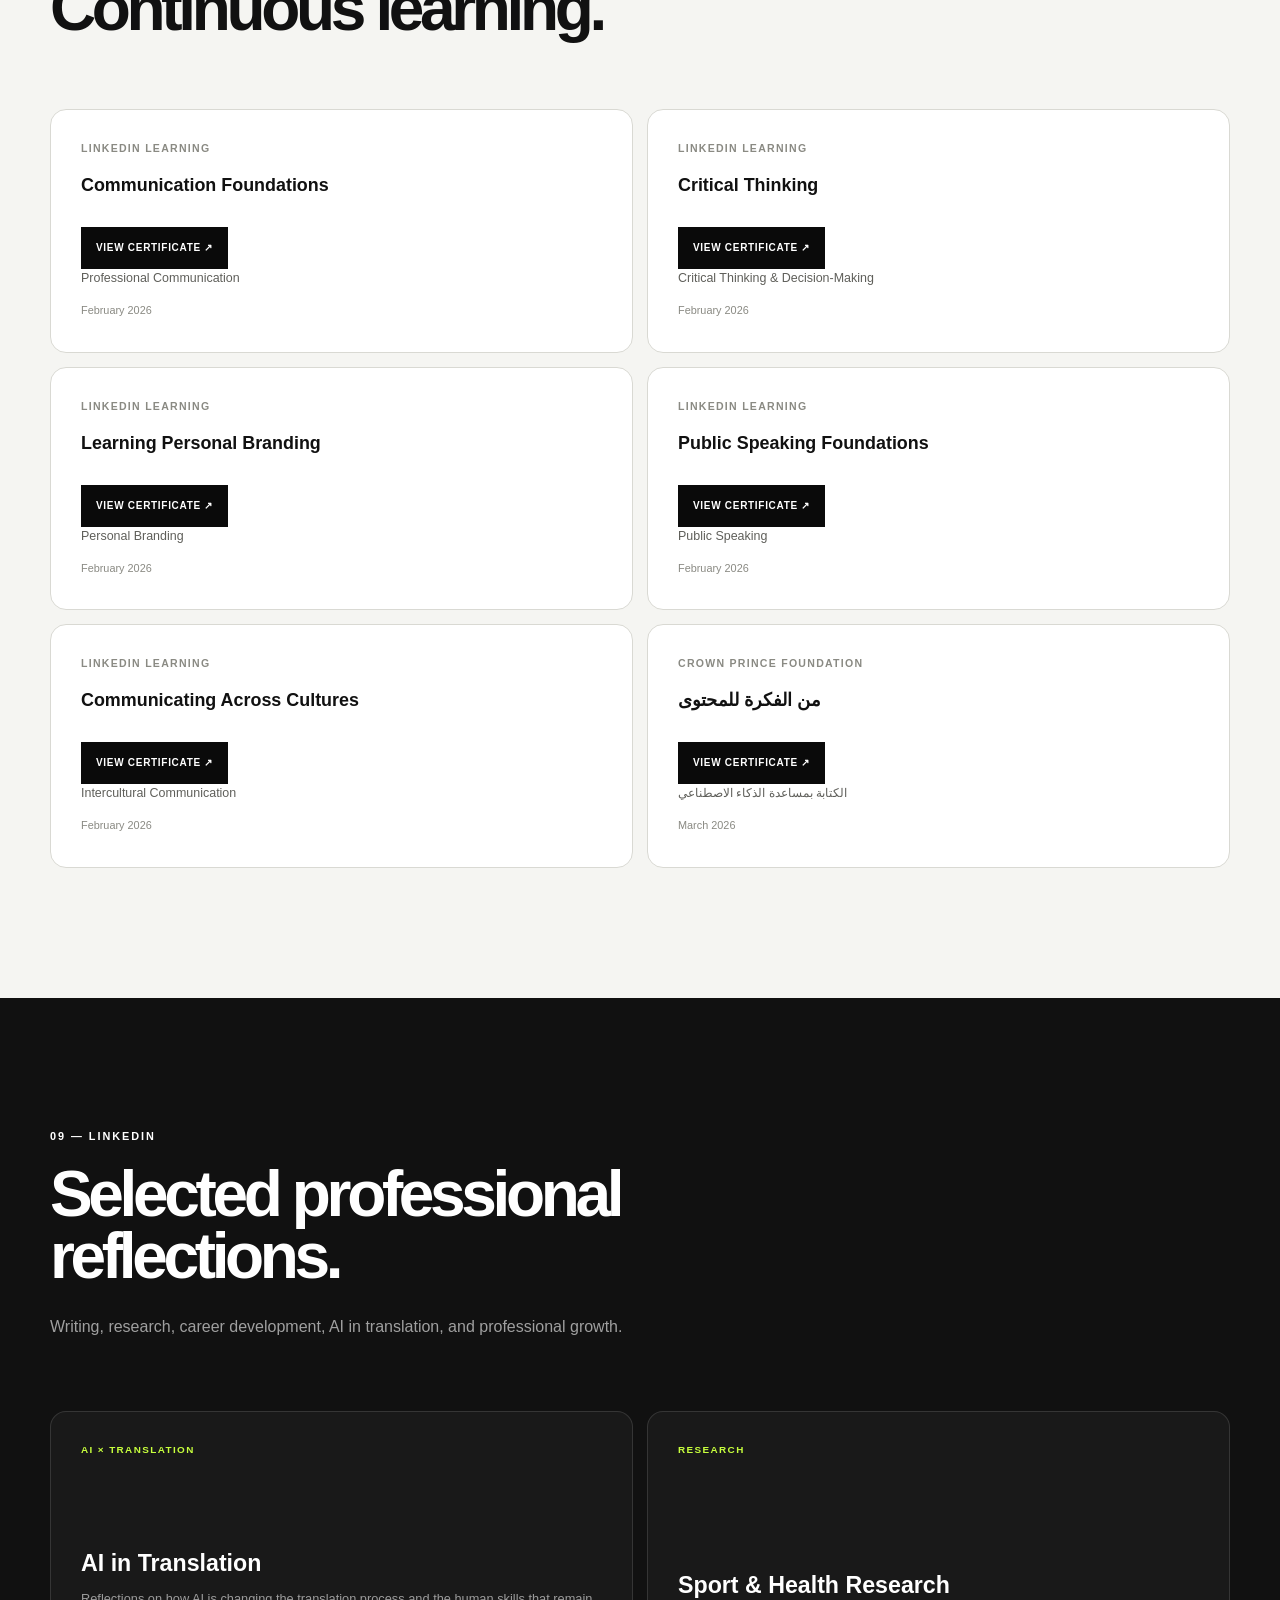
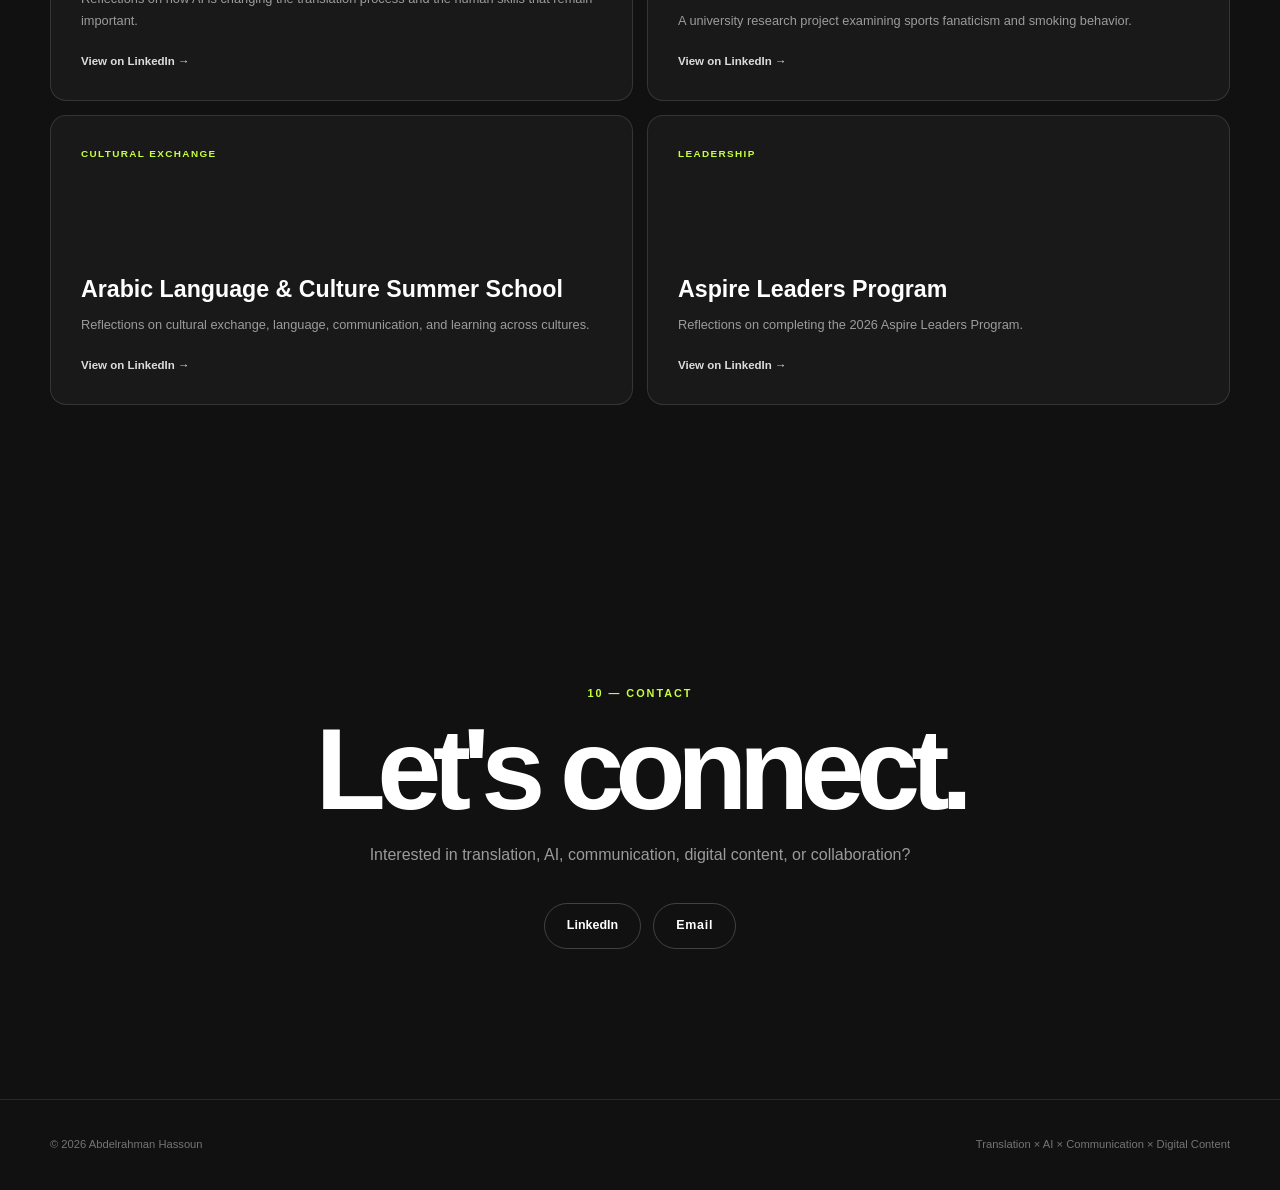
==== commit 38f9d109: "Refactor language content section and styles Removed unused styles for language library preview and " ====
--- a/index.html
+++ b/index.html
@@ -1791,159 +1791,6 @@
 }
 </style>
 
-
-<style>
-/* ======================================================
-   LANGUAGE CONTENT LIBRARY — HOMEPAGE PREVIEW
-   ====================================================== */
-
-.language-library-preview-section {
-    overflow: hidden;
-}
-
-.language-library-preview {
-    display: grid;
-    grid-template-columns: minmax(0, 1.05fr) minmax(320px, 0.95fr);
-    gap: 48px;
-    align-items: stretch;
-    padding: 42px;
-    border: 1px solid rgba(10, 10, 10, 0.13);
-    background: #eeeeea;
-}
-
-.language-library-preview-copy h3 {
-    margin: 0;
-    max-width: 620px;
-    font-size: clamp(2rem, 4vw, 3.5rem);
-    line-height: 0.98;
-    letter-spacing: -0.055em;
-}
-
-.language-library-preview-copy > p:not(.project-category) {
-    max-width: 630px;
-    margin: 22px 0 0;
-    color: #5e5e59;
-    font-size: 15px;
-    line-height: 1.7;
-}
-
-.language-library-mini-grid {
-    display: grid;
-    grid-template-columns: repeat(3, minmax(0, 1fr));
-    gap: 8px;
-    max-width: 650px;
-    margin-top: 28px;
-}
-
-.language-library-mini-grid span {
-    padding: 10px 12px;
-    border: 1px solid rgba(10, 10, 10, 0.13);
-    background: #f7f7f3;
-    color: #33332f;
-    font-size: 10px;
-    font-weight: 800;
-    letter-spacing: 0.05em;
-    text-transform: uppercase;
-}
-
-.language-library-button {
-    display: inline-flex;
-    align-items: center;
-    justify-content: center;
-    min-height: 46px;
-    margin-top: 28px;
-    padding: 0 17px;
-    border: 1px solid #0a0a0a;
-    background: #0a0a0a;
-    color: #ffffff;
-    font-size: 10px;
-    font-weight: 900;
-    letter-spacing: 0.07em;
-    text-transform: uppercase;
-    transition: transform 220ms ease, background 220ms ease, color 220ms ease;
-}
-
-.language-library-button:hover {
-    transform: translateY(-2px);
-    background: #c7f000;
-    color: #0a0a0a;
-}
-
-.language-library-preview-card {
-    display: flex;
-    flex-direction: column;
-    min-height: 320px;
-    padding: 26px;
-    border: 1px solid #0a0a0a;
-    background:
-        radial-gradient(circle at 85% 15%, rgba(199, 240, 0, 0.22), transparent 34%),
-        #f7f7f3;
-}
-
-.language-library-preview-top,
-.language-library-preview-footer {
-    display: flex;
-    align-items: center;
-    justify-content: space-between;
-    gap: 16px;
-    color: #5e5e59;
-    font-size: 9px;
-    font-weight: 900;
-    letter-spacing: 0.12em;
-    text-transform: uppercase;
-}
-
-.language-library-code-grid {
-    display: grid;
-    grid-template-columns: repeat(3, minmax(0, 1fr));
-    gap: 10px;
-    margin: auto 0;
-}
-
-.language-library-code-grid span {
-    display: grid;
-    place-items: center;
-    aspect-ratio: 1 / 1;
-    border: 1px solid rgba(10, 10, 10, 0.15);
-    background: #0a0a0a;
-    color: #c7f000;
-    font-size: clamp(18px, 3vw, 30px);
-    font-weight: 900;
-    letter-spacing: -0.04em;
-}
-
-.language-library-preview-footer {
-    padding-top: 18px;
-    border-top: 1px solid rgba(10, 10, 10, 0.12);
-}
-
-@media (max-width: 820px) {
-    .language-library-preview {
-        grid-template-columns: 1fr;
-        gap: 28px;
-        padding: 28px;
-    }
-
-    .language-library-mini-grid {
-        grid-template-columns: repeat(2, minmax(0, 1fr));
-    }
-}
-
-@media (max-width: 560px) {
-    .language-library-preview {
-        padding: 22px;
-    }
-
-    .language-library-mini-grid {
-        grid-template-columns: 1fr;
-    }
-
-    .language-library-button {
-        width: 100%;
-    }
-}
-</style>
-
 </head>
 
 <body>
@@ -2333,7 +2180,7 @@
 
                                 <a
                                     class="experience-highlight-action"
-                                    href="#korean-language-content"
+                                    href="language-content.html"
                                 >
                                     View My Language Content ↗
                                 </a>
@@ -2415,7 +2262,7 @@
              AI & DIGITAL CONTENT
         ========================== -->
 
-        <section id="work" class="section language-library-preview-section">
+        <section id="work" class="section">
 
             <div class="container">
 
@@ -2431,71 +2278,340 @@
                     </h2>
 
                     <p class="section-intro">
-                        A growing library of multilingual language-learning
-                        content developed through visual storytelling,
-                        AI-assisted creation, and context-based communication.
+                        A selection of language-learning content developed
+                        through visual storytelling, AI-assisted creation,
+                        and context-based communication.
                     </p>
 
                 </div>
 
-                <div class="language-library-preview">
-
-                    <div class="language-library-preview-copy">
+                <!-- =========================
+                     KOREAN
+                ========================== -->
+
+                <article class="language-showcase" id="korean-language-content">
+
+                    <div class="language-info">
 
                         <p class="project-category">
-                            LANGUAGE CONTENT LIBRARY
+                            KOREAN LANGUAGE CONTENT
                         </p>
 
                         <h3>
-                            One place for all my language work.
+                            Natural Korean Expressions
                         </h3>
 
                         <p>
-                            Explore my selected daily language content by language.
-                            Korean, English, Spanish, German, French, Chinese, and Turkish
-                            work are organized in one dedicated library so the
-                            main portfolio stays focused and easy to navigate.
-                        </p>
-
-                        <div class="language-library-mini-grid">
-                            <span>KR · Korean</span>
-                            <span>EN · English</span>
-                            <span>ES · Spanish</span>
-                            <span>DE · German</span>
-                            <span>FR · French</span>
-                            <span>ZH · Chinese</span>
-                            <span>TR · Turkish</span>
+                            A visual language-learning series presenting
+                            everyday Korean expressions and more natural
+                            conversational alternatives.
+                        </p>
+
+                        <div class="language-tags">
+                            <span>AI-Assisted Visuals</span>
+                            <span>Language Learning</span>
+                            <span>Arabic Support</span>
                         </div>
 
-                        <a class="language-library-button" href="language-content.html">
-                            Explore My Language Work ↗
-                        </a>
-
                     </div>
 
-                    <div class="language-library-preview-card" aria-hidden="true">
-                        <div class="language-library-preview-top">
-                            <span>LANGUAGE LIBRARY</span>
-                            <span>07 LANGUAGES</span>
+                    <div class="language-work-card">
+                        <div class="language-work-card-top">
+                            <span class="language-work-code">KR</span>
+                            <span class="language-work-count">04 selected designs</span>
                         </div>
 
-                        <div class="language-library-code-grid">
-                            <span>KR</span>
-                            <span>EN</span>
-                            <span>ES</span>
-                            <span>DE</span>
-                            <span>FR</span>
-                            <span>ZH</span>
-                            <span>TR</span>
+                        <h4>Explore the Korean visual series.</h4>
+
+                        <p>
+                            View the language-learning designs developed for
+                            the Korean content series.
+                        </p>
+
+                        <button
+                            type="button"
+                            class="language-work-button"
+                            data-gallery="korean"
+                        >
+                            View My Work / Designs ↗
+                        </button>
+                    </div>
+
+                </article>
+
+                <!-- =========================
+                     ENGLISH
+                ========================== -->
+
+                <article class="language-showcase reverse">
+
+                    <div class="language-info">
+
+                        <p class="project-category">
+                            ENGLISH LANGUAGE CONTENT
+                        </p>
+
+                        <h3>
+                            English Through Conversation
+                        </h3>
+
+                        <p>
+                            A scenario-based English series using short
+                            conversations to introduce natural expressions
+                            in context rather than presenting isolated
+                            vocabulary.
+                        </p>
+
+                        <div class="language-tags">
+                            <span>Conversation</span>
+                            <span>Context</span>
+                            <span>AI-Assisted Visuals</span>
                         </div>
 
-                        <div class="language-library-preview-footer">
-                            <span>Selected visual work</span>
-                            <span>Open library →</span>
+                    </div>
+
+                    <div class="language-work-card">
+                        <div class="language-work-card-top">
+                            <span class="language-work-code">EN</span>
+                            <span class="language-work-count">03 selected designs</span>
                         </div>
+
+                        <h4>Explore the English visual series.</h4>
+
+                        <p>
+                            View the conversational English designs created
+                            for language-learning content.
+                        </p>
+
+                        <button
+                            type="button"
+                            class="language-work-button"
+                            data-gallery="english"
+                        >
+                            View My Work / Designs ↗
+                        </button>
                     </div>
 
-                </div>
+                </article>
+
+                <!-- =========================
+                     SPANISH
+                ========================== -->
+
+                <article class="language-showcase">
+
+                    <div class="language-info">
+
+                        <p class="project-category">
+                            SPANISH LANGUAGE CONTENT
+                        </p>
+
+                        <h3>
+                            Context-Based Language Learning
+                        </h3>
+
+                        <p>
+                            A conversational content format where two
+                            characters interact naturally and the language
+                            expression is introduced through the dialogue.
+                        </p>
+
+                        <div class="concept-flow">
+                            <span>Context</span>
+                            <b>→</b>
+                            <span>Conversation</span>
+                            <b>→</b>
+                            <span>Expression</span>
+                            <b>→</b>
+                            <span>Meaning</span>
+                        </div>
+
+                    </div>
+
+                    <div class="language-work-card">
+                        <div class="language-work-card-top">
+                            <span class="language-work-code">ES</span>
+                            <span class="language-work-count">04 selected designs</span>
+                        </div>
+
+                        <h4>Explore the Spanish visual series.</h4>
+
+                        <p>
+                            View the dialogue-based Spanish designs built
+                            around context and natural conversation.
+                        </p>
+
+                        <button
+                            type="button"
+                            class="language-work-button"
+                            data-gallery="spanish"
+                        >
+                            View My Work / Designs ↗
+                        </button>
+                    </div>
+
+                </article>
+
+                <!-- =========================
+                     GERMAN
+                ========================== -->
+
+                <article class="language-showcase reverse">
+
+                    <div class="language-info">
+
+                        <p class="project-category">
+                            GERMAN LANGUAGE CONTENT
+                        </p>
+
+                        <h3>
+                            German Language Learning
+                        </h3>
+
+                        <p>
+                            German language content connected to my academic
+                            background and ongoing language development.
+                        </p>
+
+                        <div class="language-tags">
+                            <span>German</span>
+                            <span>Language Learning</span>
+                            <span>Academic Background</span>
+                        </div>
+
+                    </div>
+
+                    <div class="language-work-card">
+                        <div class="language-work-card-top">
+                            <span class="language-work-code">DE</span>
+                            <span class="language-work-count">07 selected designs</span>
+                        </div>
+
+                        <h4>Explore the German visual series.</h4>
+
+                        <p>
+                            View the German language-learning designs included
+                            in my visual content work.
+                        </p>
+
+                        <button
+                            type="button"
+                            class="language-work-button"
+                            data-gallery="german"
+                        >
+                            View My Work / Designs ↗
+                        </button>
+                    </div>
+
+                </article>
+
+                <!-- =========================
+                     FRENCH
+                ========================== -->
+
+                <article class="language-showcase">
+
+                    <div class="language-info">
+
+                        <p class="project-category">
+                            FRENCH LANGUAGE CONTENT
+                        </p>
+
+                        <h3>
+                            Natural French Expressions
+                        </h3>
+
+                        <p>
+                            A visual language-learning series presenting
+                            everyday French expressions and more natural
+                            conversational alternatives.
+                        </p>
+
+                        <div class="language-tags">
+                            <span>French</span>
+                            <span>Language Learning</span>
+                            <span>Arabic Support</span>
+                        </div>
+
+                    </div>
+
+                    <div class="language-work-card">
+                        <div class="language-work-card-top">
+                            <span class="language-work-code">FR</span>
+                            <span class="language-work-count">03 selected designs</span>
+                        </div>
+
+                        <h4>Explore the French visual series.</h4>
+
+                        <p>
+                            View the French language-learning designs created
+                            for the visual content series.
+                        </p>
+
+                        <button
+                            type="button"
+                            class="language-work-button"
+                            data-gallery="french"
+                        >
+                            View My Work / Designs ↗
+                        </button>
+                    </div>
+
+                </article>
+
+                <!-- =========================
+                     CHINESE
+                ========================== -->
+
+                <article class="language-showcase reverse">
+
+                    <div class="language-info">
+
+                        <p class="project-category">
+                            CHINESE LANGUAGE CONTENT
+                        </p>
+
+                        <h3>
+                            Natural Chinese Expressions
+                        </h3>
+
+                        <p>
+                            A visual language-learning series presenting
+                            everyday Chinese expressions and more natural
+                            conversational alternatives.
+                        </p>
+
+                        <div class="language-tags">
+                            <span>Chinese</span>
+                            <span>Language Learning</span>
+                            <span>Arabic Support</span>
+                        </div>
+
+                    </div>
+
+                    <div class="language-work-card">
+                        <div class="language-work-card-top">
+                            <span class="language-work-code">ZH</span>
+                            <span class="language-work-count">03 selected designs</span>
+                        </div>
+
+                        <h4>Explore the Chinese visual series.</h4>
+
+                        <p>
+                            View the Chinese language-learning designs created
+                            for the visual content series.
+                        </p>
+
+                        <button
+                            type="button"
+                            class="language-work-button"
+                            data-gallery="chinese"
+                        >
+                            View My Work / Designs ↗
+                        </button>
+                    </div>
+
+                </article>
 
                 <!-- =========================
                      AI VISUAL CONTENT
@@ -2525,7 +2641,7 @@
 
                         <div class="language-work-card-top">
                             <span class="language-work-code">VIDEO</span>
-                            <span class="language-work-count">05 selected videos</span>
+                            <span class="language-work-count">04 selected videos</span>
                         </div>
 
                         <h4>
@@ -3523,6 +3639,57 @@
 
 
     <!-- =========================
+         LANGUAGE WORK MODAL
+    ========================== -->
+
+    <div class="work-modal" id="workModal" hidden>
+
+        <div class="work-modal-backdrop" data-close-work-modal></div>
+
+        <div
+            class="work-modal-dialog"
+            role="dialog"
+            aria-modal="true"
+            aria-labelledby="workModalTitle"
+            tabindex="-1"
+        >
+
+            <div class="work-modal-header">
+
+                <div>
+                    <p class="work-modal-kicker" id="workModalKicker">
+                        SELECTED VISUAL WORK
+                    </p>
+
+                    <h2 class="work-modal-title" id="workModalTitle">
+                        Language Designs
+                    </h2>
+
+                    <p class="work-modal-description" id="workModalDescription">
+                        Selected visual content from my language-learning work.
+                    </p>
+                </div>
+
+                <button
+                    type="button"
+                    class="work-modal-close"
+                    id="workModalClose"
+                    aria-label="Close work gallery"
+                >
+                    Close
+                </button>
+
+            </div>
+
+            <div class="work-modal-grid" id="workModalGrid"></div>
+
+        </div>
+
+    </div>
+
+
+
+    <!-- =========================
          VIDEO WORK MODAL
     ========================== -->
 
@@ -3573,7 +3740,114 @@
 
     <script src="script.js"></script>
 
-
+    <script>
+        (function () {
+            const modal = document.getElementById("workModal");
+            const modalDialog = modal ? modal.querySelector(".work-modal-dialog") : null;
+            const modalClose = document.getElementById("workModalClose");
+            const modalGrid = document.getElementById("workModalGrid");
+            const modalKicker = document.getElementById("workModalKicker");
+            const modalTitle = document.getElementById("workModalTitle");
+            const modalDescription = document.getElementById("workModalDescription");
+
+            const galleries = {
+                korean: {
+                    code: "KR",
+                    label: "KOREAN LANGUAGE CONTENT",
+                    title: "Natural Korean Expressions",
+                    description: "Selected Korean language-learning designs developed as part of my AI-assisted visual content work.",
+                    images: ["korean-01.webp", "korean-02.webp", "korean-03.webp", "korean-04.webp"]
+                },
+                english: {
+                    code: "EN",
+                    label: "ENGLISH LANGUAGE CONTENT",
+                    title: "English Through Conversation",
+                    description: "Selected English conversational designs created to present natural expressions in context.",
+                    images: ["english-01.webp", "english-02.webp", "english-03.webp"]
+                },
+                spanish: {
+                    code: "ES",
+                    label: "SPANISH LANGUAGE CONTENT",
+                    title: "Context-Based Language Learning",
+                    description: "Selected Spanish dialogue designs built around context, conversation, expression, and meaning.",
+                    images: ["spanish-01.webp", "spanish-02.webp", "spanish-03.webp", "spanish-04.webp"]
+                },
+                german: {
+                    code: "DE",
+                    label: "GERMAN LANGUAGE CONTENT",
+                    title: "German Language Learning",
+                    description: "Selected German language-learning designs connected to my academic and ongoing language development.",
+                    images: ["german-01.webp", "german-02.webp", "german-03.webp", "german-04.webp", "german-05.webp", "german-06.webp", "german-07.webp"]
+                },
+                french: {
+                    code: "FR",
+                    label: "FRENCH LANGUAGE CONTENT",
+                    title: "Natural French Expressions",
+                    description: "Selected French language-learning designs presenting everyday expressions and more natural conversational alternatives.",
+                    images: ["french-01.webp", "french-02.webp", "french-03.webp"]
+                },
+                chinese: {
+                    code: "ZH",
+                    label: "CHINESE LANGUAGE CONTENT",
+                    title: "Natural Chinese Expressions",
+                    description: "Selected Chinese language-learning designs presenting everyday expressions and more natural conversational alternatives.",
+                    images: ["chinese-01.webp", "chinese-02.webp", "chinese-03.webp"]
+                }
+            };
+
+            function openGallery(key) {
+                const gallery = galleries[key];
+                if (!gallery || !modal || !modalGrid) return;
+
+                modalKicker.textContent = gallery.label;
+                modalTitle.textContent = gallery.title;
+                modalDescription.textContent = gallery.description;
+                modalGrid.innerHTML = gallery.images.map(function (filename, index) {
+                    const number = String(index + 1).padStart(2, "0");
+                    const path = "assets/work/" + key + "/" + filename;
+                    return `
+                        <a class="work-modal-item" href="${path}" target="_blank" rel="noopener noreferrer">
+                            <img src="${path}" alt="${gallery.title} — design ${number}" loading="eager" decoding="async">
+                            <span class="work-modal-item-label">
+                                <strong>Design ${number}</strong>
+                                <span>Open Full Size ↗</span>
+                            </span>
+                        </a>
+                    `;
+                }).join("");
+
+                modal.hidden = false;
+                document.body.classList.add("modal-open");
+                modalDialog.focus();
+                modalClose.focus();
+            }
+
+            function closeGallery() {
+                if (!modal) return;
+                modal.hidden = true;
+                document.body.classList.remove("modal-open");
+                if (modalGrid) modalGrid.innerHTML = "";
+            }
+
+            document.querySelectorAll("[data-gallery]").forEach(function (button) {
+                button.addEventListener("click", function () {
+                    openGallery(button.dataset.gallery);
+                });
+            });
+
+            if (modalClose) modalClose.addEventListener("click", closeGallery);
+
+            document.querySelectorAll("[data-close-work-modal]").forEach(function (element) {
+                element.addEventListener("click", closeGallery);
+            });
+
+            document.addEventListener("keydown", function (event) {
+                if (event.key === "Escape" && modal && !modal.hidden) {
+                    closeGallery();
+                }
+            });
+        })();
+    </script>
 
 
 
@@ -3612,14 +3886,7 @@
                     description: "Language-center video content featuring an AI presenter.",
                     file: "mlc-language-video.mp4",
                     poster: "mlc-language-video.jpg"
-                },
-                {
-                    label: "MLC · PROMOTIONAL CONTENT",
-                    title: "English Courses — Starting 25 October 2026",
-                    description: "Promotional announcement for English language courses starting on 25 October 2026 at the Modern Language Center.",
-                    file: "english-courses-october-2026.mp4",
-                    poster: "english-courses-october-2026.jpg"
-                },
+                }
             ];
 
             function renderVideos() {
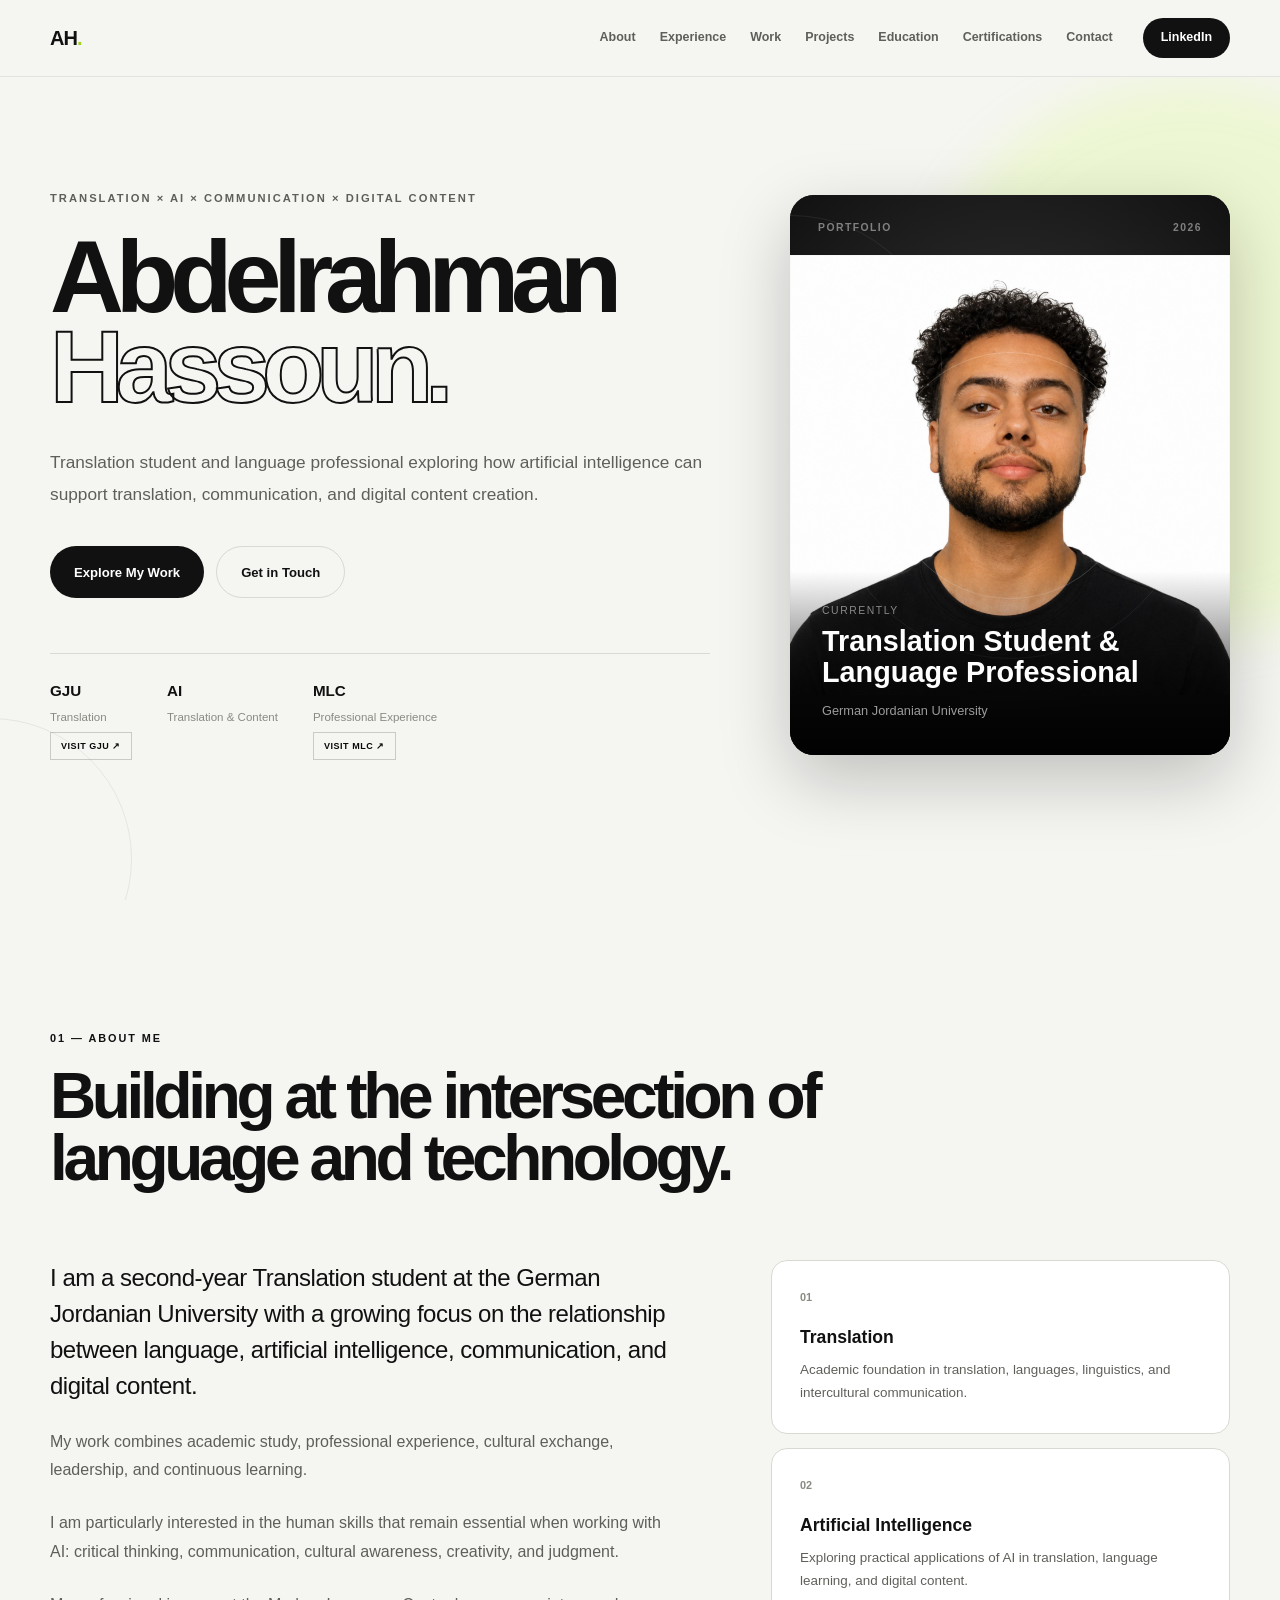
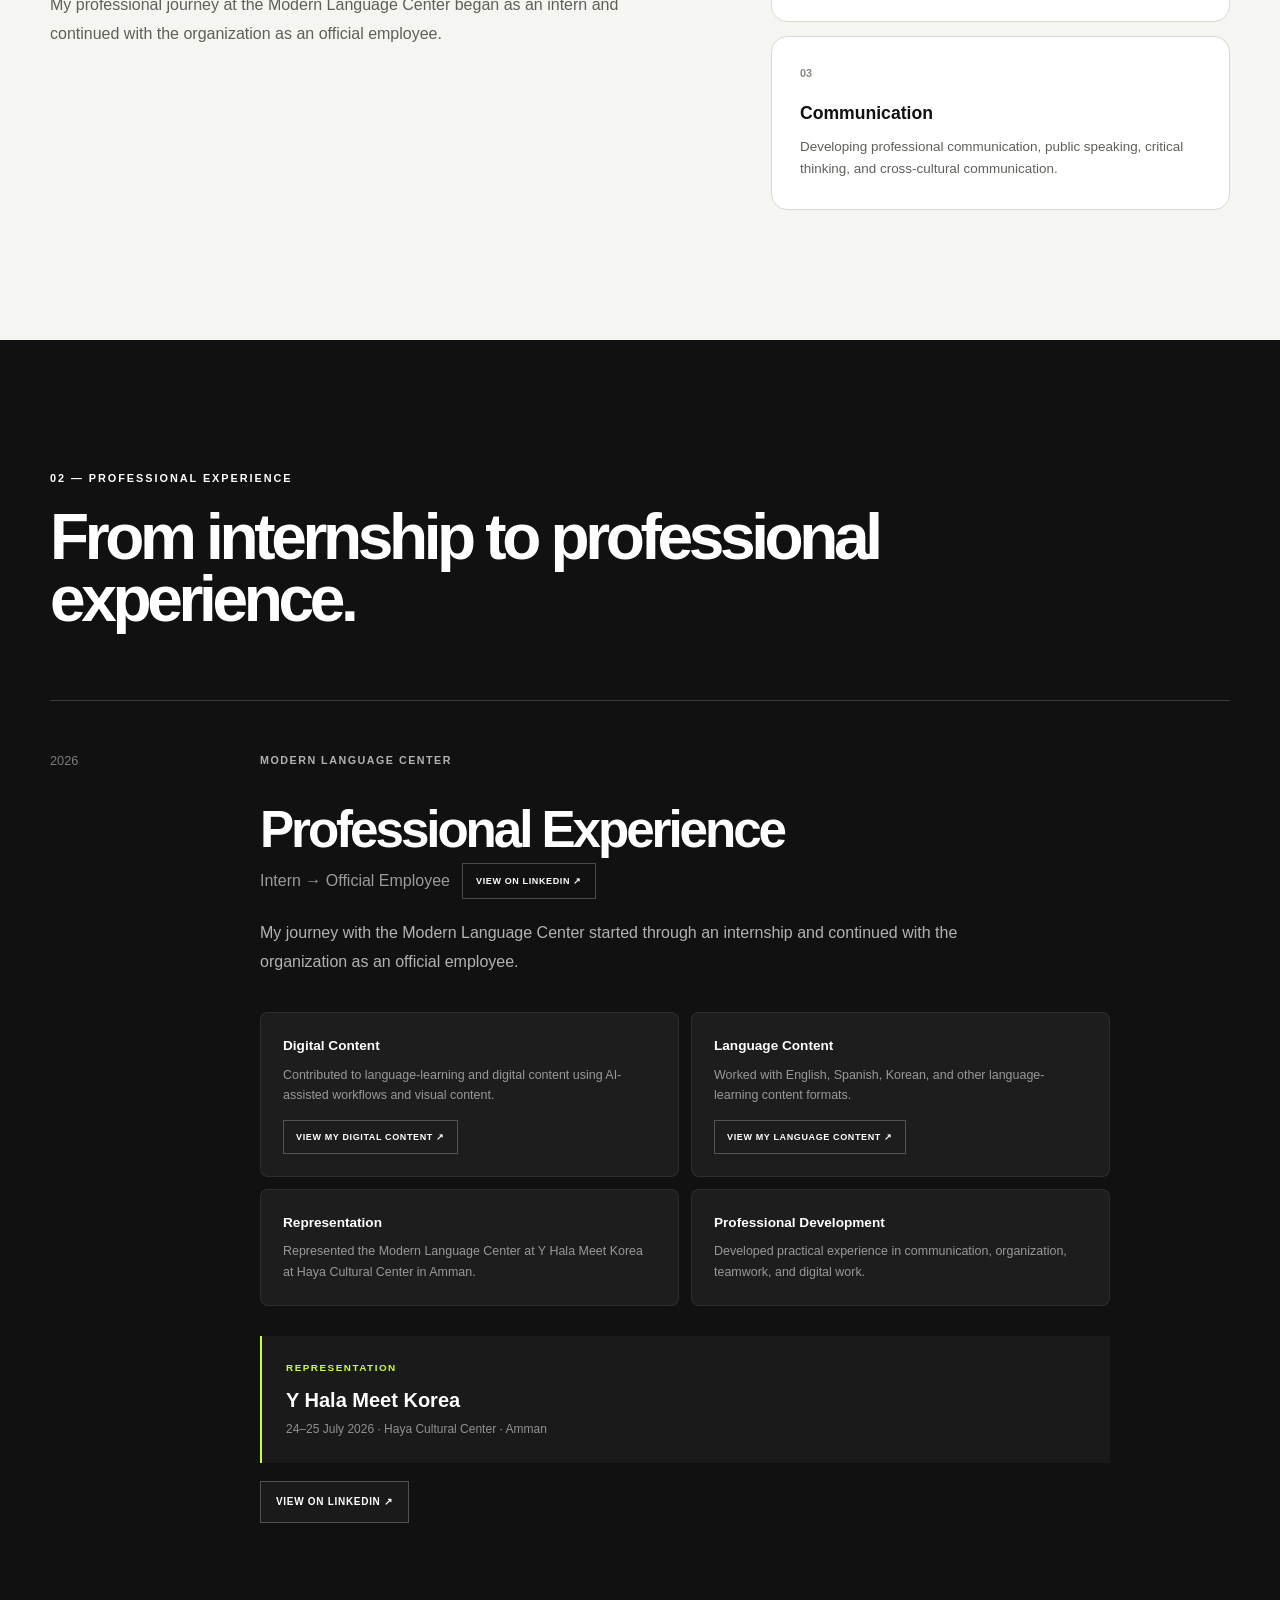
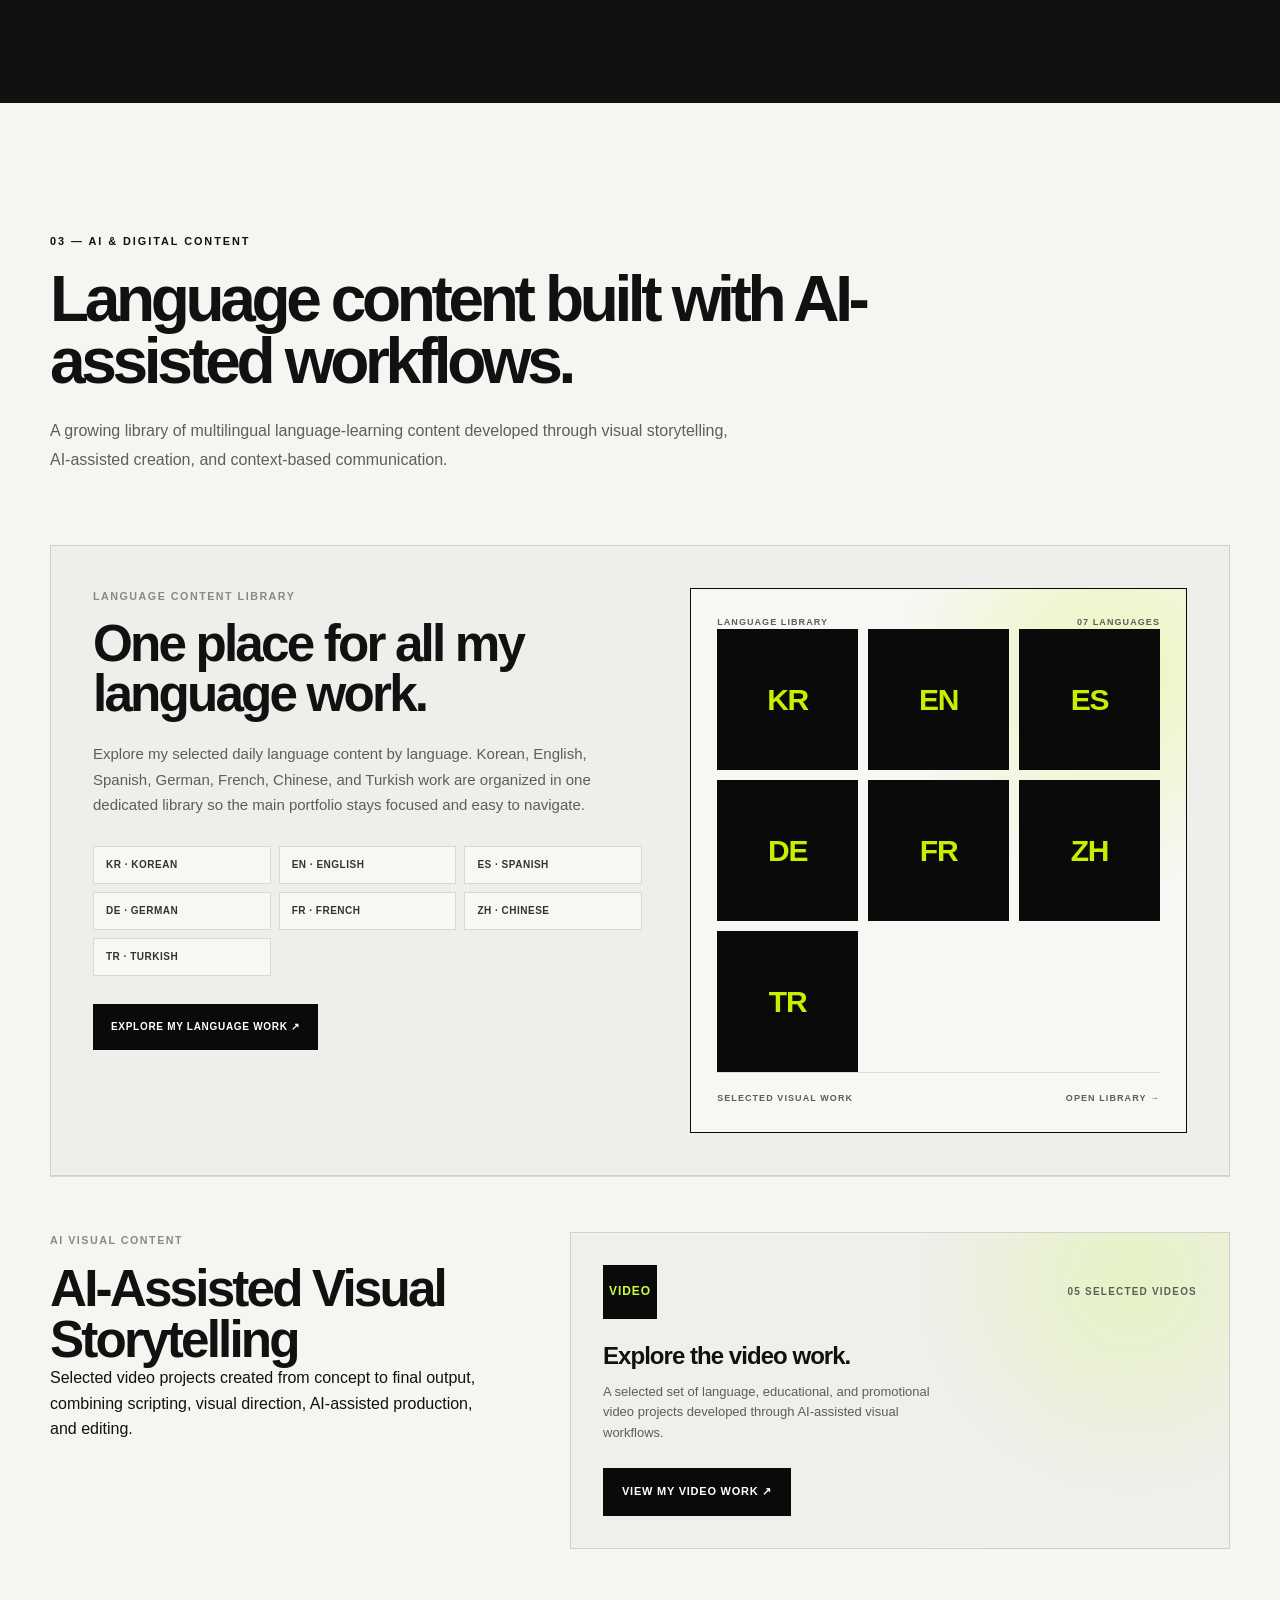
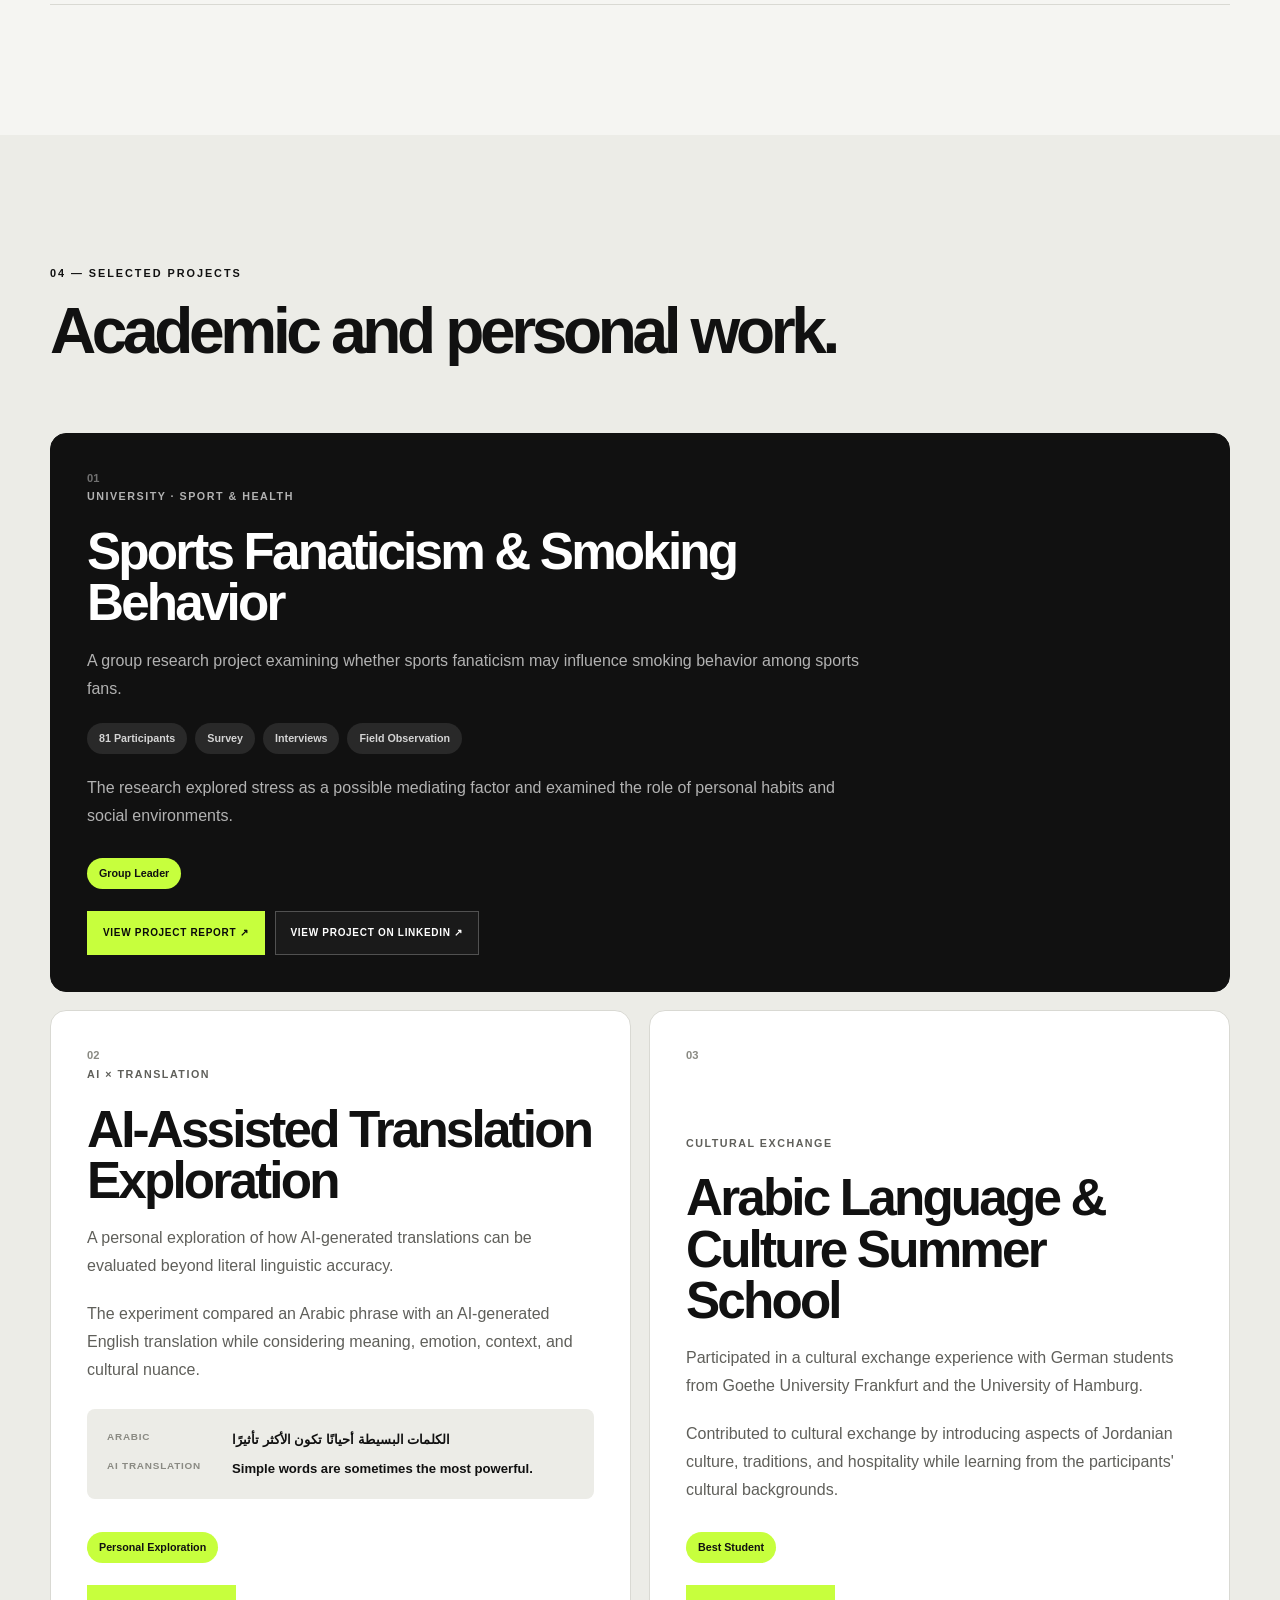
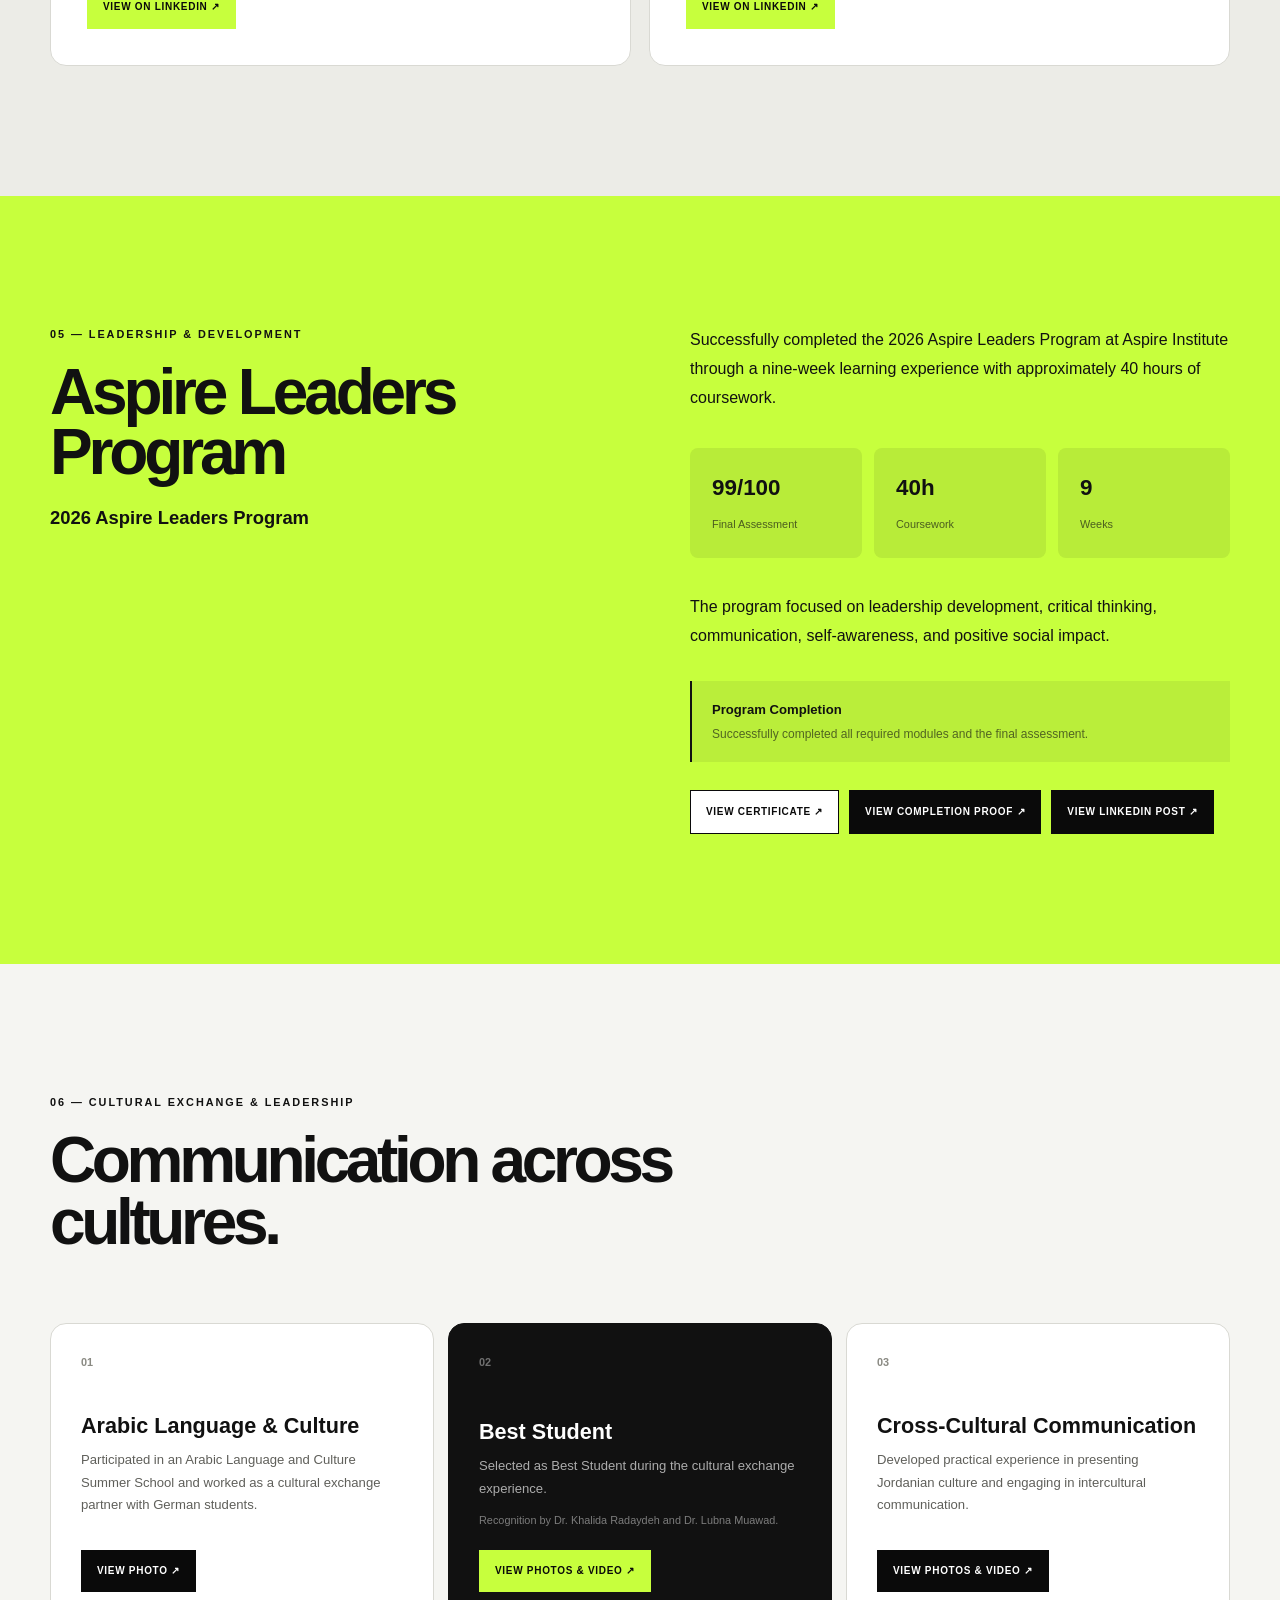
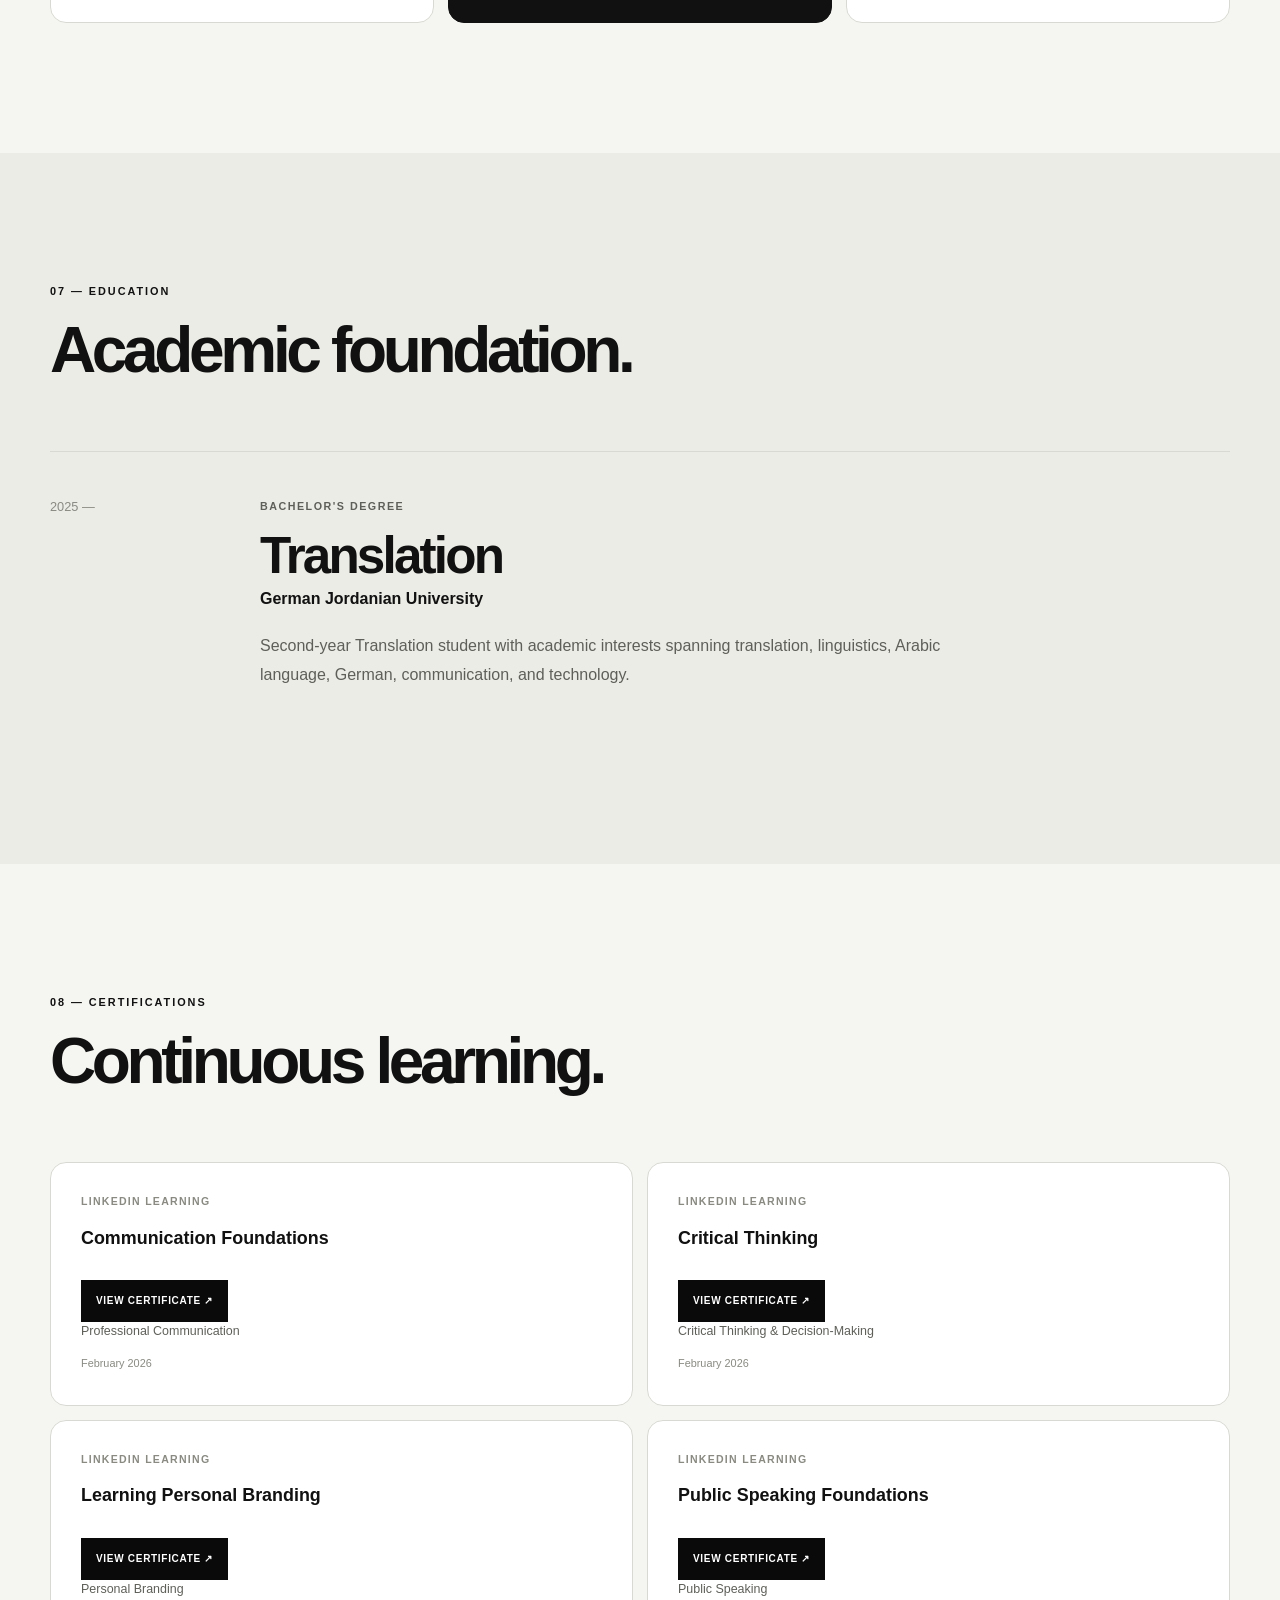
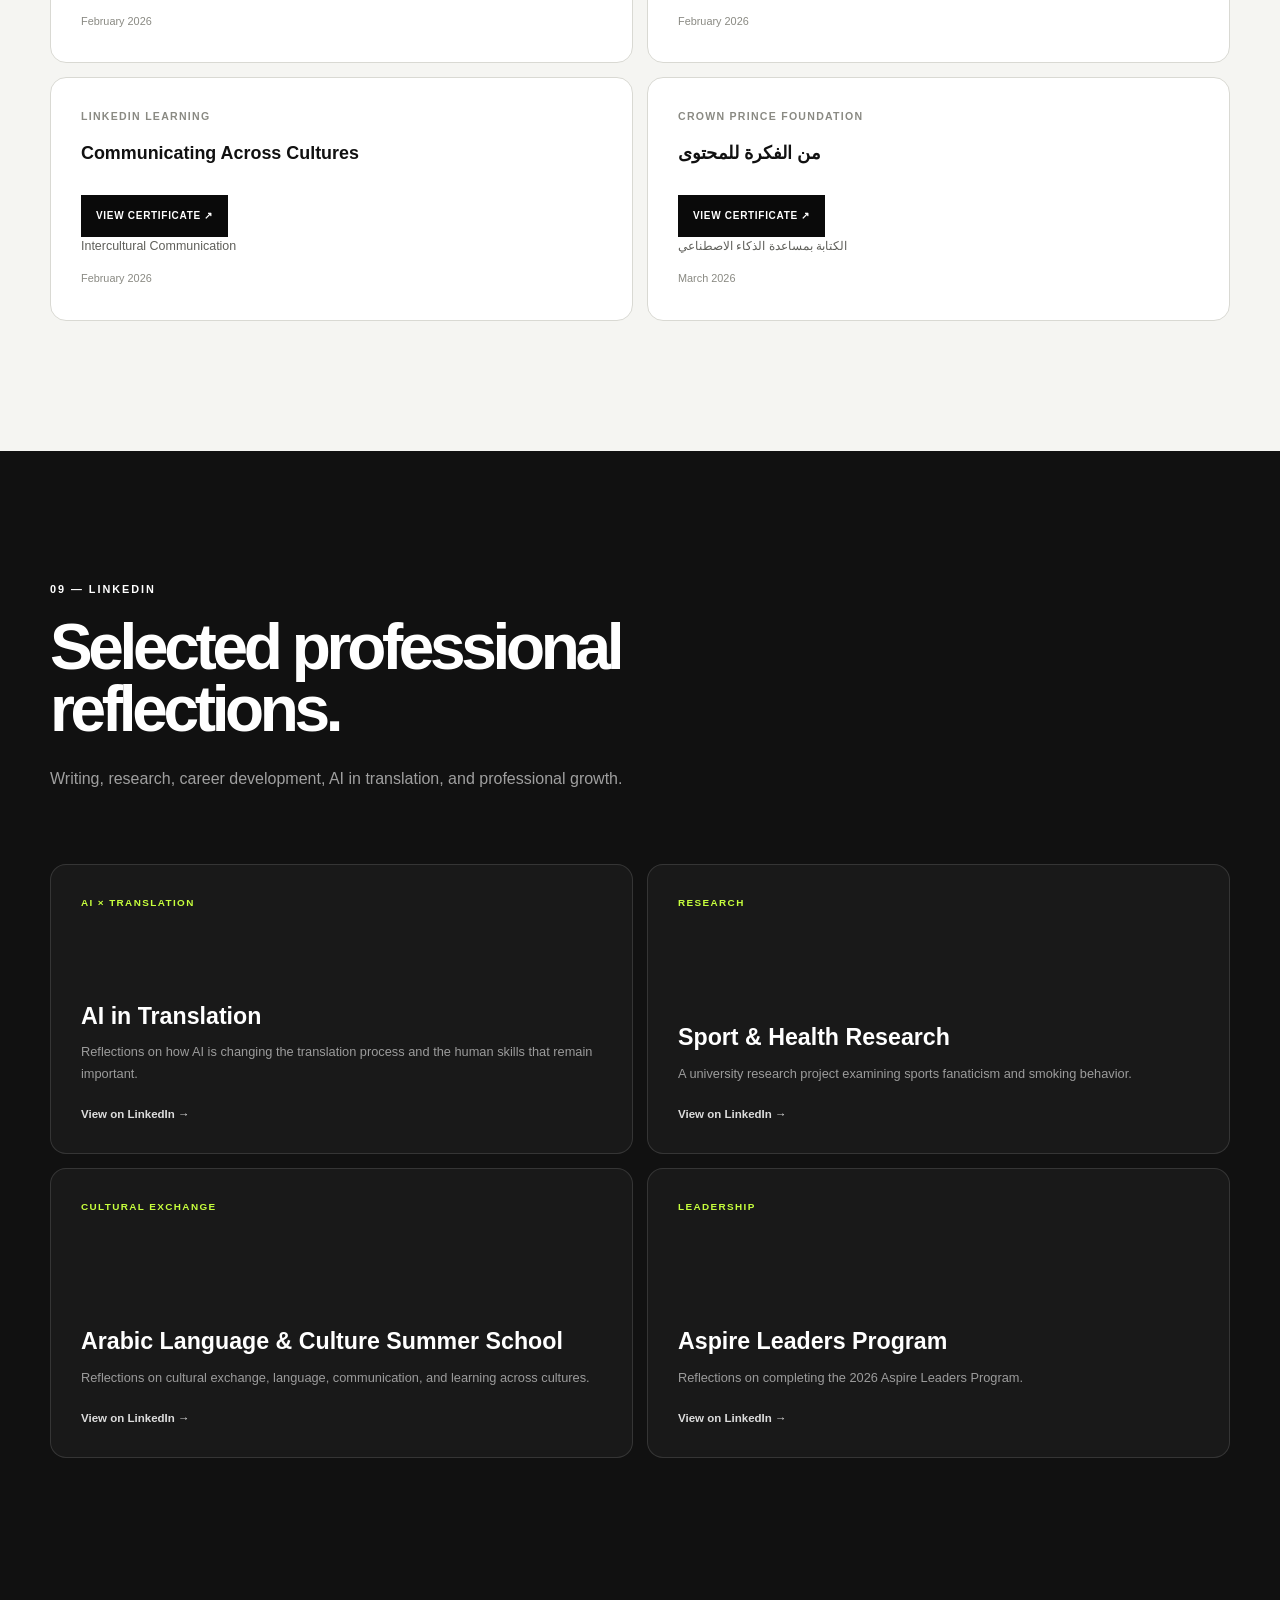
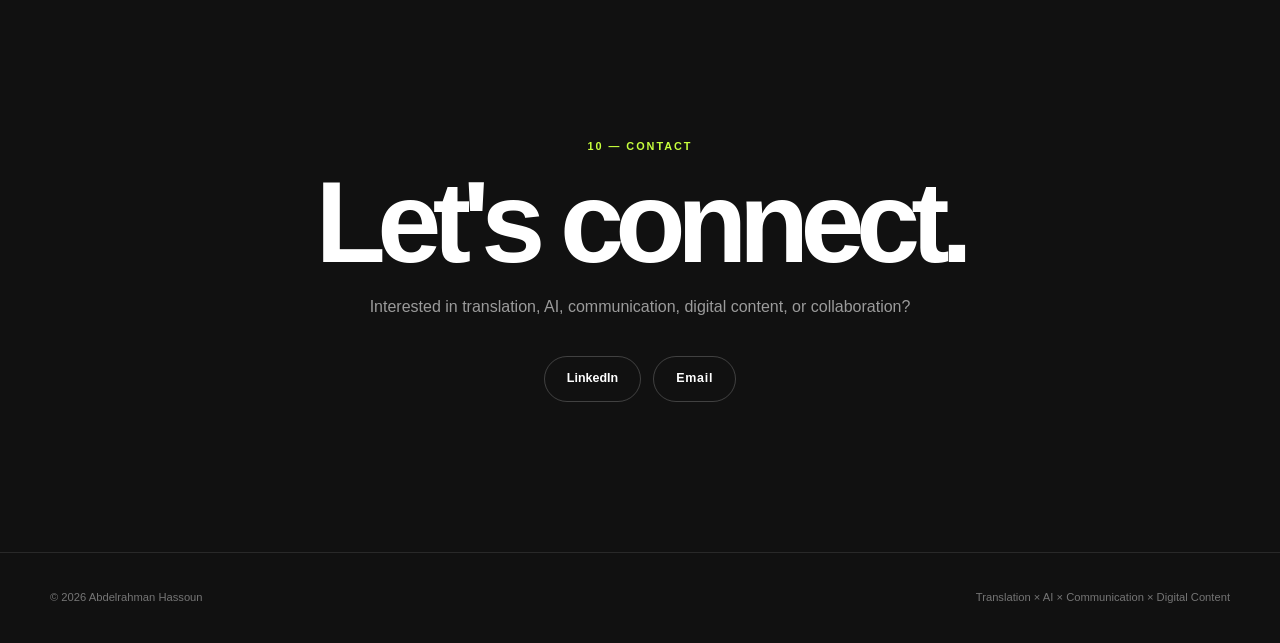
==== commit c3e90b1c: "Enhance language content library layout and styles Added styles for language content library preview" ====
--- a/index.html
+++ b/index.html
@@ -1791,6 +1791,159 @@
 }
 </style>
 
+
+<style>
+/* ======================================================
+   LANGUAGE CONTENT LIBRARY — HOMEPAGE PREVIEW
+   ====================================================== */
+
+.language-library-preview-section {
+    overflow: hidden;
+}
+
+.language-library-preview {
+    display: grid;
+    grid-template-columns: minmax(0, 1.05fr) minmax(320px, 0.95fr);
+    gap: 48px;
+    align-items: stretch;
+    padding: 42px;
+    border: 1px solid rgba(10, 10, 10, 0.13);
+    background: #eeeeea;
+}
+
+.language-library-preview-copy h3 {
+    margin: 0;
+    max-width: 620px;
+    font-size: clamp(2rem, 4vw, 3.5rem);
+    line-height: 0.98;
+    letter-spacing: -0.055em;
+}
+
+.language-library-preview-copy > p:not(.project-category) {
+    max-width: 630px;
+    margin: 22px 0 0;
+    color: #5e5e59;
+    font-size: 15px;
+    line-height: 1.7;
+}
+
+.language-library-mini-grid {
+    display: grid;
+    grid-template-columns: repeat(3, minmax(0, 1fr));
+    gap: 8px;
+    max-width: 650px;
+    margin-top: 28px;
+}
+
+.language-library-mini-grid span {
+    padding: 10px 12px;
+    border: 1px solid rgba(10, 10, 10, 0.13);
+    background: #f7f7f3;
+    color: #33332f;
+    font-size: 10px;
+    font-weight: 800;
+    letter-spacing: 0.05em;
+    text-transform: uppercase;
+}
+
+.language-library-button {
+    display: inline-flex;
+    align-items: center;
+    justify-content: center;
+    min-height: 46px;
+    margin-top: 28px;
+    padding: 0 17px;
+    border: 1px solid #0a0a0a;
+    background: #0a0a0a;
+    color: #ffffff;
+    font-size: 10px;
+    font-weight: 900;
+    letter-spacing: 0.07em;
+    text-transform: uppercase;
+    transition: transform 220ms ease, background 220ms ease, color 220ms ease;
+}
+
+.language-library-button:hover {
+    transform: translateY(-2px);
+    background: #c7f000;
+    color: #0a0a0a;
+}
+
+.language-library-preview-card {
+    display: flex;
+    flex-direction: column;
+    min-height: 320px;
+    padding: 26px;
+    border: 1px solid #0a0a0a;
+    background:
+        radial-gradient(circle at 85% 15%, rgba(199, 240, 0, 0.22), transparent 34%),
+        #f7f7f3;
+}
+
+.language-library-preview-top,
+.language-library-preview-footer {
+    display: flex;
+    align-items: center;
+    justify-content: space-between;
+    gap: 16px;
+    color: #5e5e59;
+    font-size: 9px;
+    font-weight: 900;
+    letter-spacing: 0.12em;
+    text-transform: uppercase;
+}
+
+.language-library-code-grid {
+    display: grid;
+    grid-template-columns: repeat(3, minmax(0, 1fr));
+    gap: 10px;
+    margin: auto 0;
+}
+
+.language-library-code-grid span {
+    display: grid;
+    place-items: center;
+    aspect-ratio: 1 / 1;
+    border: 1px solid rgba(10, 10, 10, 0.15);
+    background: #0a0a0a;
+    color: #c7f000;
+    font-size: clamp(18px, 3vw, 30px);
+    font-weight: 900;
+    letter-spacing: -0.04em;
+}
+
+.language-library-preview-footer {
+    padding-top: 18px;
+    border-top: 1px solid rgba(10, 10, 10, 0.12);
+}
+
+@media (max-width: 820px) {
+    .language-library-preview {
+        grid-template-columns: 1fr;
+        gap: 28px;
+        padding: 28px;
+    }
+
+    .language-library-mini-grid {
+        grid-template-columns: repeat(2, minmax(0, 1fr));
+    }
+}
+
+@media (max-width: 560px) {
+    .language-library-preview {
+        padding: 22px;
+    }
+
+    .language-library-mini-grid {
+        grid-template-columns: 1fr;
+    }
+
+    .language-library-button {
+        width: 100%;
+    }
+}
+</style>
+
 </head>
 
 <body>
@@ -2262,7 +2415,7 @@
              AI & DIGITAL CONTENT
         ========================== -->
 
-        <section id="work" class="section">
+        <section id="work" class="section language-library-preview-section">
 
             <div class="container">
 
@@ -2278,340 +2431,71 @@
                     </h2>
 
                     <p class="section-intro">
-                        A selection of language-learning content developed
-                        through visual storytelling, AI-assisted creation,
-                        and context-based communication.
+                        A growing library of multilingual language-learning
+                        content developed through visual storytelling,
+                        AI-assisted creation, and context-based communication.
                     </p>
 
                 </div>
 
-                <!-- =========================
-                     KOREAN
-                ========================== -->
-
-                <article class="language-showcase" id="korean-language-content">
-
-                    <div class="language-info">
+                <div class="language-library-preview">
+
+                    <div class="language-library-preview-copy">
 
                         <p class="project-category">
-                            KOREAN LANGUAGE CONTENT
+                            LANGUAGE CONTENT LIBRARY
                         </p>
 
                         <h3>
-                            Natural Korean Expressions
+                            One place for all my language work.
                         </h3>
 
                         <p>
-                            A visual language-learning series presenting
-                            everyday Korean expressions and more natural
-                            conversational alternatives.
+                            Explore my selected daily language content by language.
+                            Korean, English, Spanish, German, French, Chinese, and Turkish
+                            work are organized in one dedicated library so the
+                            main portfolio stays focused and easy to navigate.
                         </p>
 
-                        <div class="language-tags">
-                            <span>AI-Assisted Visuals</span>
-                            <span>Language Learning</span>
-                            <span>Arabic Support</span>
+                        <div class="language-library-mini-grid">
+                            <span>KR · Korean</span>
+                            <span>EN · English</span>
+                            <span>ES · Spanish</span>
+                            <span>DE · German</span>
+                            <span>FR · French</span>
+                            <span>ZH · Chinese</span>
+                            <span>TR · Turkish</span>
                         </div>
 
+                        <a class="language-library-button" href="language-content.html">
+                            Explore My Language Work ↗
+                        </a>
+
                     </div>
 
-                    <div class="language-work-card">
-                        <div class="language-work-card-top">
-                            <span class="language-work-code">KR</span>
-                            <span class="language-work-count">04 selected designs</span>
+                    <div class="language-library-preview-card" aria-hidden="true">
+                        <div class="language-library-preview-top">
+                            <span>LANGUAGE LIBRARY</span>
+                            <span>07 LANGUAGES</span>
                         </div>
 
-                        <h4>Explore the Korean visual series.</h4>
-
-                        <p>
-                            View the language-learning designs developed for
-                            the Korean content series.
-                        </p>
-
-                        <button
-                            type="button"
-                            class="language-work-button"
-                            data-gallery="korean"
-                        >
-                            View My Work / Designs ↗
-                        </button>
+                        <div class="language-library-code-grid">
+                            <span>KR</span>
+                            <span>EN</span>
+                            <span>ES</span>
+                            <span>DE</span>
+                            <span>FR</span>
+                            <span>ZH</span>
+                            <span>TR</span>
+                        </div>
+
+                        <div class="language-library-preview-footer">
+                            <span>Selected visual work</span>
+                            <span>Open library →</span>
+                        </div>
                     </div>
 
-                </article>
-
-                <!-- =========================
-                     ENGLISH
-                ========================== -->
-
-                <article class="language-showcase reverse">
-
-                    <div class="language-info">
-
-                        <p class="project-category">
-                            ENGLISH LANGUAGE CONTENT
-                        </p>
-
-                        <h3>
-                            English Through Conversation
-                        </h3>
-
-                        <p>
-                            A scenario-based English series using short
-                            conversations to introduce natural expressions
-                            in context rather than presenting isolated
-                            vocabulary.
-                        </p>
-
-                        <div class="language-tags">
-                            <span>Conversation</span>
-                            <span>Context</span>
-                            <span>AI-Assisted Visuals</span>
-                        </div>
-
-                    </div>
-
-                    <div class="language-work-card">
-                        <div class="language-work-card-top">
-                            <span class="language-work-code">EN</span>
-                            <span class="language-work-count">03 selected designs</span>
-                        </div>
-
-                        <h4>Explore the English visual series.</h4>
-
-                        <p>
-                            View the conversational English designs created
-                            for language-learning content.
-                        </p>
-
-                        <button
-                            type="button"
-                            class="language-work-button"
-                            data-gallery="english"
-                        >
-                            View My Work / Designs ↗
-                        </button>
-                    </div>
-
-                </article>
-
-                <!-- =========================
-                     SPANISH
-                ========================== -->
-
-                <article class="language-showcase">
-
-                    <div class="language-info">
-
-                        <p class="project-category">
-                            SPANISH LANGUAGE CONTENT
-                        </p>
-
-                        <h3>
-                            Context-Based Language Learning
-                        </h3>
-
-                        <p>
-                            A conversational content format where two
-                            characters interact naturally and the language
-                            expression is introduced through the dialogue.
-                        </p>
-
-                        <div class="concept-flow">
-                            <span>Context</span>
-                            <b>→</b>
-                            <span>Conversation</span>
-                            <b>→</b>
-                            <span>Expression</span>
-                            <b>→</b>
-                            <span>Meaning</span>
-                        </div>
-
-                    </div>
-
-                    <div class="language-work-card">
-                        <div class="language-work-card-top">
-                            <span class="language-work-code">ES</span>
-                            <span class="language-work-count">04 selected designs</span>
-                        </div>
-
-                        <h4>Explore the Spanish visual series.</h4>
-
-                        <p>
-                            View the dialogue-based Spanish designs built
-                            around context and natural conversation.
-                        </p>
-
-                        <button
-                            type="button"
-                            class="language-work-button"
-                            data-gallery="spanish"
-                        >
-                            View My Work / Designs ↗
-                        </button>
-                    </div>
-
-                </article>
-
-                <!-- =========================
-                     GERMAN
-                ========================== -->
-
-                <article class="language-showcase reverse">
-
-                    <div class="language-info">
-
-                        <p class="project-category">
-                            GERMAN LANGUAGE CONTENT
-                        </p>
-
-                        <h3>
-                            German Language Learning
-                        </h3>
-
-                        <p>
-                            German language content connected to my academic
-                            background and ongoing language development.
-                        </p>
-
-                        <div class="language-tags">
-                            <span>German</span>
-                            <span>Language Learning</span>
-                            <span>Academic Background</span>
-                        </div>
-
-                    </div>
-
-                    <div class="language-work-card">
-                        <div class="language-work-card-top">
-                            <span class="language-work-code">DE</span>
-                            <span class="language-work-count">07 selected designs</span>
-                        </div>
-
-                        <h4>Explore the German visual series.</h4>
-
-                        <p>
-                            View the German language-learning designs included
-                            in my visual content work.
-                        </p>
-
-                        <button
-                            type="button"
-                            class="language-work-button"
-                            data-gallery="german"
-                        >
-                            View My Work / Designs ↗
-                        </button>
-                    </div>
-
-                </article>
-
-                <!-- =========================
-                     FRENCH
-                ========================== -->
-
-                <article class="language-showcase">
-
-                    <div class="language-info">
-
-                        <p class="project-category">
-                            FRENCH LANGUAGE CONTENT
-                        </p>
-
-                        <h3>
-                            Natural French Expressions
-                        </h3>
-
-                        <p>
-                            A visual language-learning series presenting
-                            everyday French expressions and more natural
-                            conversational alternatives.
-                        </p>
-
-                        <div class="language-tags">
-                            <span>French</span>
-                            <span>Language Learning</span>
-                            <span>Arabic Support</span>
-                        </div>
-
-                    </div>
-
-                    <div class="language-work-card">
-                        <div class="language-work-card-top">
-                            <span class="language-work-code">FR</span>
-                            <span class="language-work-count">03 selected designs</span>
-                        </div>
-
-                        <h4>Explore the French visual series.</h4>
-
-                        <p>
-                            View the French language-learning designs created
-                            for the visual content series.
-                        </p>
-
-                        <button
-                            type="button"
-                            class="language-work-button"
-                            data-gallery="french"
-                        >
-                            View My Work / Designs ↗
-                        </button>
-                    </div>
-
-                </article>
-
-                <!-- =========================
-                     CHINESE
-                ========================== -->
-
-                <article class="language-showcase reverse">
-
-                    <div class="language-info">
-
-                        <p class="project-category">
-                            CHINESE LANGUAGE CONTENT
-                        </p>
-
-                        <h3>
-                            Natural Chinese Expressions
-                        </h3>
-
-                        <p>
-                            A visual language-learning series presenting
-                            everyday Chinese expressions and more natural
-                            conversational alternatives.
-                        </p>
-
-                        <div class="language-tags">
-                            <span>Chinese</span>
-                            <span>Language Learning</span>
-                            <span>Arabic Support</span>
-                        </div>
-
-                    </div>
-
-                    <div class="language-work-card">
-                        <div class="language-work-card-top">
-                            <span class="language-work-code">ZH</span>
-                            <span class="language-work-count">03 selected designs</span>
-                        </div>
-
-                        <h4>Explore the Chinese visual series.</h4>
-
-                        <p>
-                            View the Chinese language-learning designs created
-                            for the visual content series.
-                        </p>
-
-                        <button
-                            type="button"
-                            class="language-work-button"
-                            data-gallery="chinese"
-                        >
-                            View My Work / Designs ↗
-                        </button>
-                    </div>
-
-                </article>
+                </div>
 
                 <!-- =========================
                      AI VISUAL CONTENT
@@ -2641,7 +2525,7 @@
 
                         <div class="language-work-card-top">
                             <span class="language-work-code">VIDEO</span>
-                            <span class="language-work-count">04 selected videos</span>
+                            <span class="language-work-count">05 selected videos</span>
                         </div>
 
                         <h4>
@@ -3639,57 +3523,6 @@
 
 
     <!-- =========================
-         LANGUAGE WORK MODAL
-    ========================== -->
-
-    <div class="work-modal" id="workModal" hidden>
-
-        <div class="work-modal-backdrop" data-close-work-modal></div>
-
-        <div
-            class="work-modal-dialog"
-            role="dialog"
-            aria-modal="true"
-            aria-labelledby="workModalTitle"
-            tabindex="-1"
-        >
-
-            <div class="work-modal-header">
-
-                <div>
-                    <p class="work-modal-kicker" id="workModalKicker">
-                        SELECTED VISUAL WORK
-                    </p>
-
-                    <h2 class="work-modal-title" id="workModalTitle">
-                        Language Designs
-                    </h2>
-
-                    <p class="work-modal-description" id="workModalDescription">
-                        Selected visual content from my language-learning work.
-                    </p>
-                </div>
-
-                <button
-                    type="button"
-                    class="work-modal-close"
-                    id="workModalClose"
-                    aria-label="Close work gallery"
-                >
-                    Close
-                </button>
-
-            </div>
-
-            <div class="work-modal-grid" id="workModalGrid"></div>
-
-        </div>
-
-    </div>
-
-
-
-    <!-- =========================
          VIDEO WORK MODAL
     ========================== -->
 
@@ -3740,114 +3573,7 @@
 
     <script src="script.js"></script>
 
-    <script>
-        (function () {
-            const modal = document.getElementById("workModal");
-            const modalDialog = modal ? modal.querySelector(".work-modal-dialog") : null;
-            const modalClose = document.getElementById("workModalClose");
-            const modalGrid = document.getElementById("workModalGrid");
-            const modalKicker = document.getElementById("workModalKicker");
-            const modalTitle = document.getElementById("workModalTitle");
-            const modalDescription = document.getElementById("workModalDescription");
-
-            const galleries = {
-                korean: {
-                    code: "KR",
-                    label: "KOREAN LANGUAGE CONTENT",
-                    title: "Natural Korean Expressions",
-                    description: "Selected Korean language-learning designs developed as part of my AI-assisted visual content work.",
-                    images: ["korean-01.webp", "korean-02.webp", "korean-03.webp", "korean-04.webp"]
-                },
-                english: {
-                    code: "EN",
-                    label: "ENGLISH LANGUAGE CONTENT",
-                    title: "English Through Conversation",
-                    description: "Selected English conversational designs created to present natural expressions in context.",
-                    images: ["english-01.webp", "english-02.webp", "english-03.webp"]
-                },
-                spanish: {
-                    code: "ES",
-                    label: "SPANISH LANGUAGE CONTENT",
-                    title: "Context-Based Language Learning",
-                    description: "Selected Spanish dialogue designs built around context, conversation, expression, and meaning.",
-                    images: ["spanish-01.webp", "spanish-02.webp", "spanish-03.webp", "spanish-04.webp"]
-                },
-                german: {
-                    code: "DE",
-                    label: "GERMAN LANGUAGE CONTENT",
-                    title: "German Language Learning",
-                    description: "Selected German language-learning designs connected to my academic and ongoing language development.",
-                    images: ["german-01.webp", "german-02.webp", "german-03.webp", "german-04.webp", "german-05.webp", "german-06.webp", "german-07.webp"]
-                },
-                french: {
-                    code: "FR",
-                    label: "FRENCH LANGUAGE CONTENT",
-                    title: "Natural French Expressions",
-                    description: "Selected French language-learning designs presenting everyday expressions and more natural conversational alternatives.",
-                    images: ["french-01.webp", "french-02.webp", "french-03.webp"]
-                },
-                chinese: {
-                    code: "ZH",
-                    label: "CHINESE LANGUAGE CONTENT",
-                    title: "Natural Chinese Expressions",
-                    description: "Selected Chinese language-learning designs presenting everyday expressions and more natural conversational alternatives.",
-                    images: ["chinese-01.webp", "chinese-02.webp", "chinese-03.webp"]
-                }
-            };
-
-            function openGallery(key) {
-                const gallery = galleries[key];
-                if (!gallery || !modal || !modalGrid) return;
-
-                modalKicker.textContent = gallery.label;
-                modalTitle.textContent = gallery.title;
-                modalDescription.textContent = gallery.description;
-                modalGrid.innerHTML = gallery.images.map(function (filename, index) {
-                    const number = String(index + 1).padStart(2, "0");
-                    const path = "assets/work/" + key + "/" + filename;
-                    return `
-                        <a class="work-modal-item" href="${path}" target="_blank" rel="noopener noreferrer">
-                            <img src="${path}" alt="${gallery.title} — design ${number}" loading="eager" decoding="async">
-                            <span class="work-modal-item-label">
-                                <strong>Design ${number}</strong>
-                                <span>Open Full Size ↗</span>
-                            </span>
-                        </a>
-                    `;
-                }).join("");
-
-                modal.hidden = false;
-                document.body.classList.add("modal-open");
-                modalDialog.focus();
-                modalClose.focus();
-            }
-
-            function closeGallery() {
-                if (!modal) return;
-                modal.hidden = true;
-                document.body.classList.remove("modal-open");
-                if (modalGrid) modalGrid.innerHTML = "";
-            }
-
-            document.querySelectorAll("[data-gallery]").forEach(function (button) {
-                button.addEventListener("click", function () {
-                    openGallery(button.dataset.gallery);
-                });
-            });
-
-            if (modalClose) modalClose.addEventListener("click", closeGallery);
-
-            document.querySelectorAll("[data-close-work-modal]").forEach(function (element) {
-                element.addEventListener("click", closeGallery);
-            });
-
-            document.addEventListener("keydown", function (event) {
-                if (event.key === "Escape" && modal && !modal.hidden) {
-                    closeGallery();
-                }
-            });
-        })();
-    </script>
+
 
 
 
@@ -3886,7 +3612,14 @@
                     description: "Language-center video content featuring an AI presenter.",
                     file: "mlc-language-video.mp4",
                     poster: "mlc-language-video.jpg"
-                }
+                },
+                {
+                    label: "MLC · PROMOTIONAL CONTENT",
+                    title: "English Courses — Starting 25 October 2026",
+                    description: "Promotional announcement for English language courses starting on 25 October 2026 at the Modern Language Center.",
+                    file: "english-courses-october-2026.mp4",
+                    poster: "english-courses-october-2026.jpg"
+                },
             ];
 
             function renderVideos() {
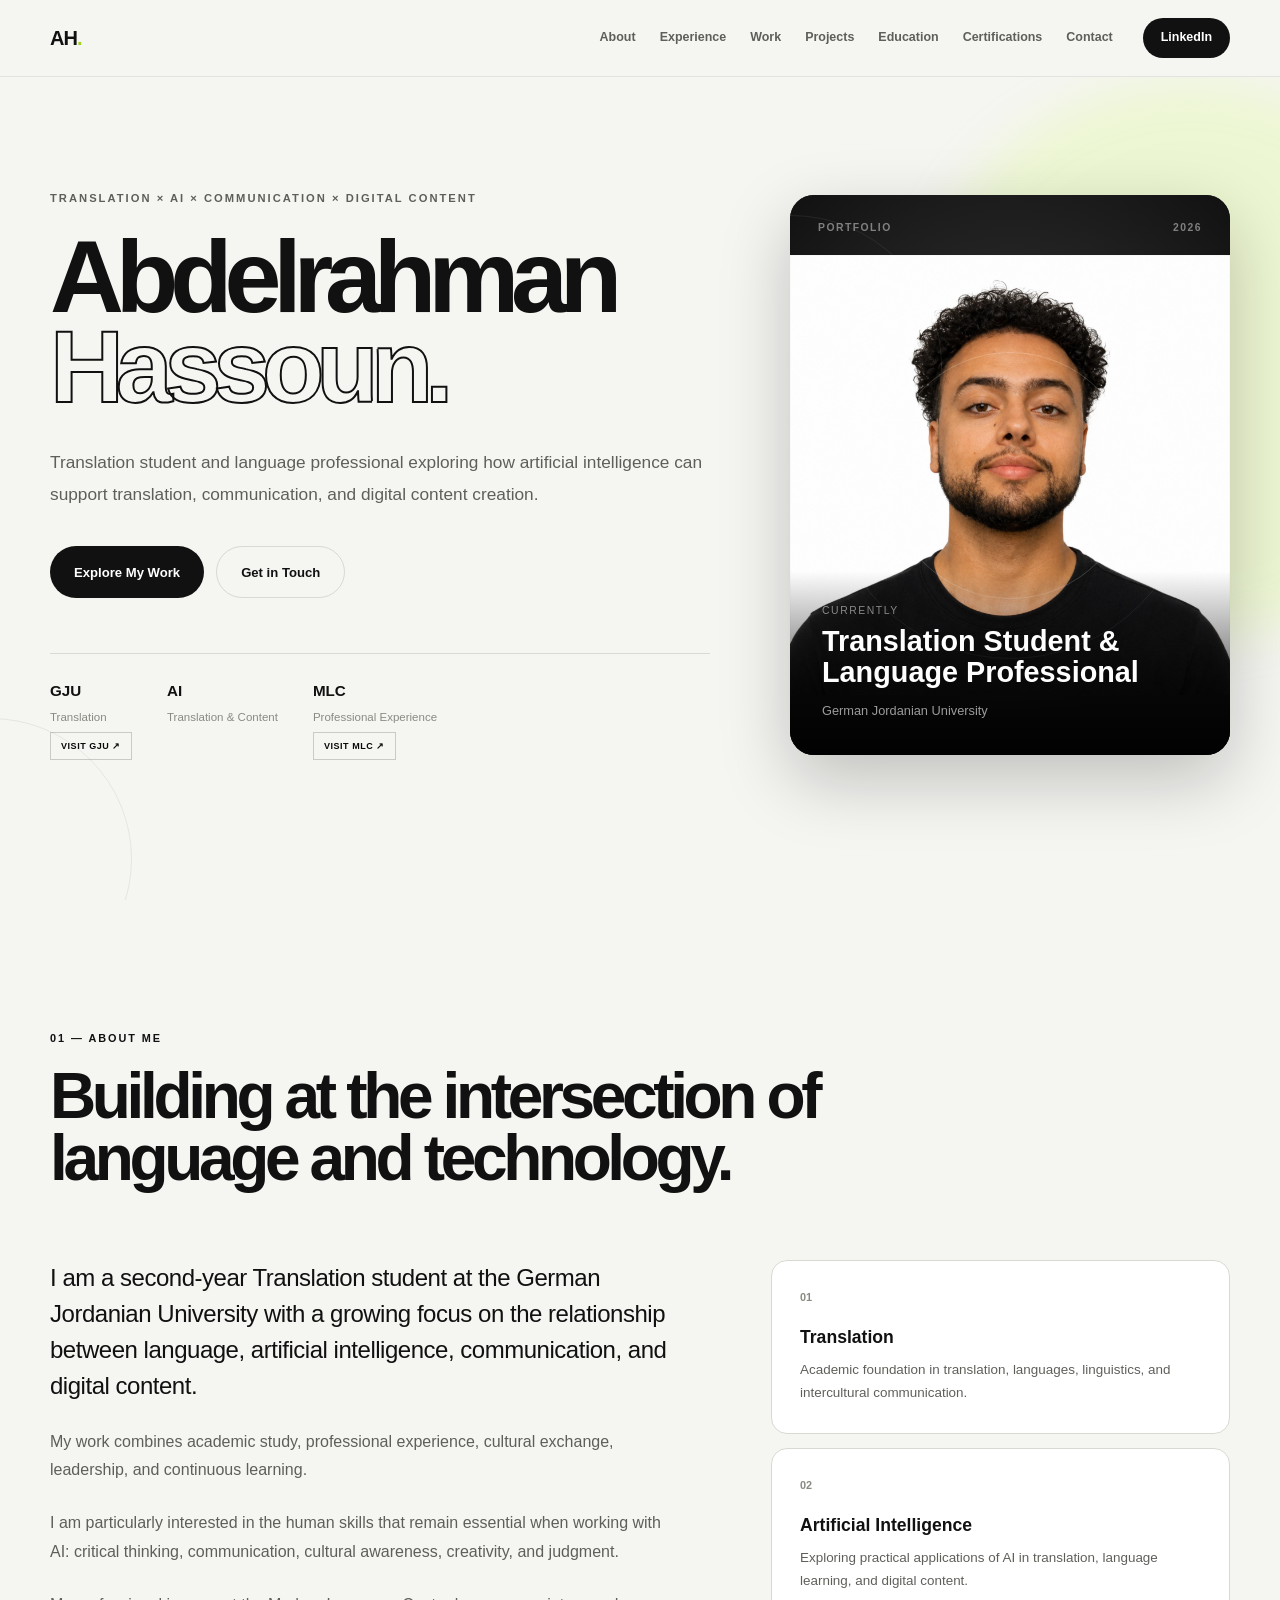
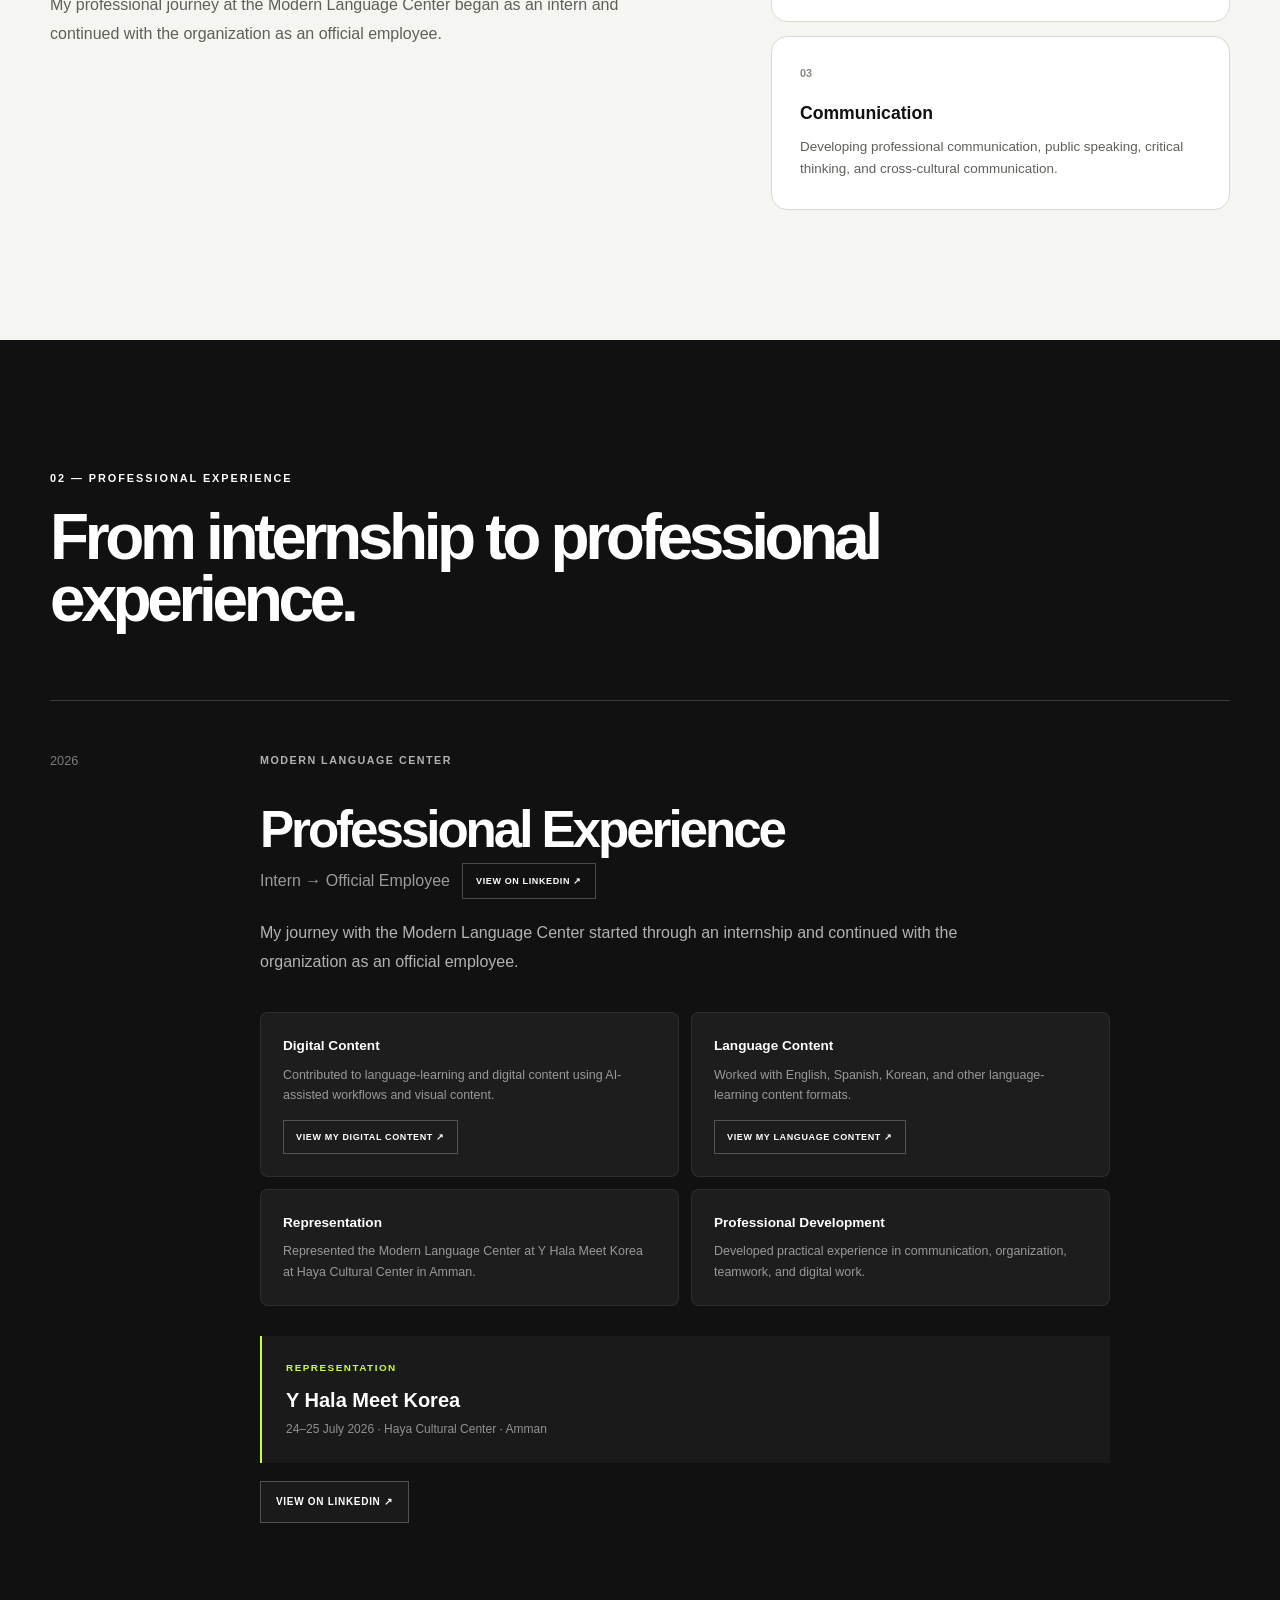
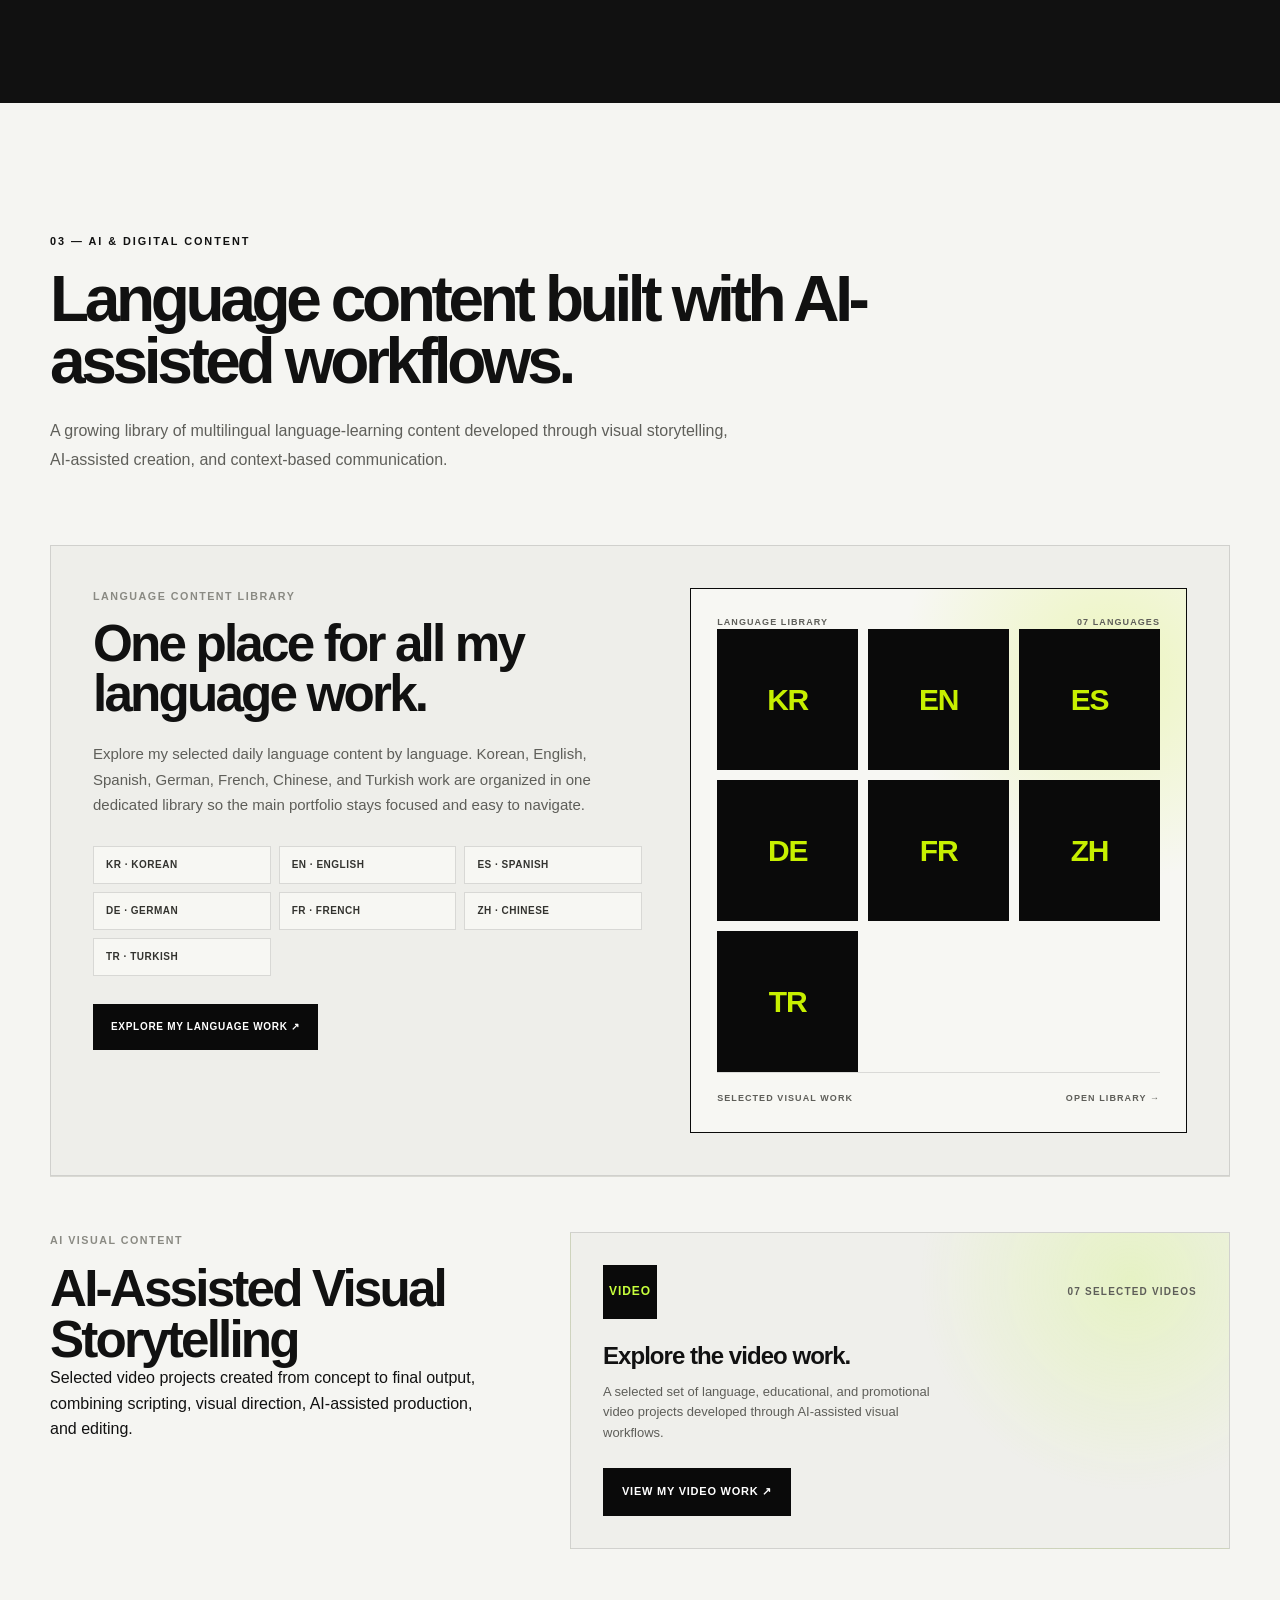
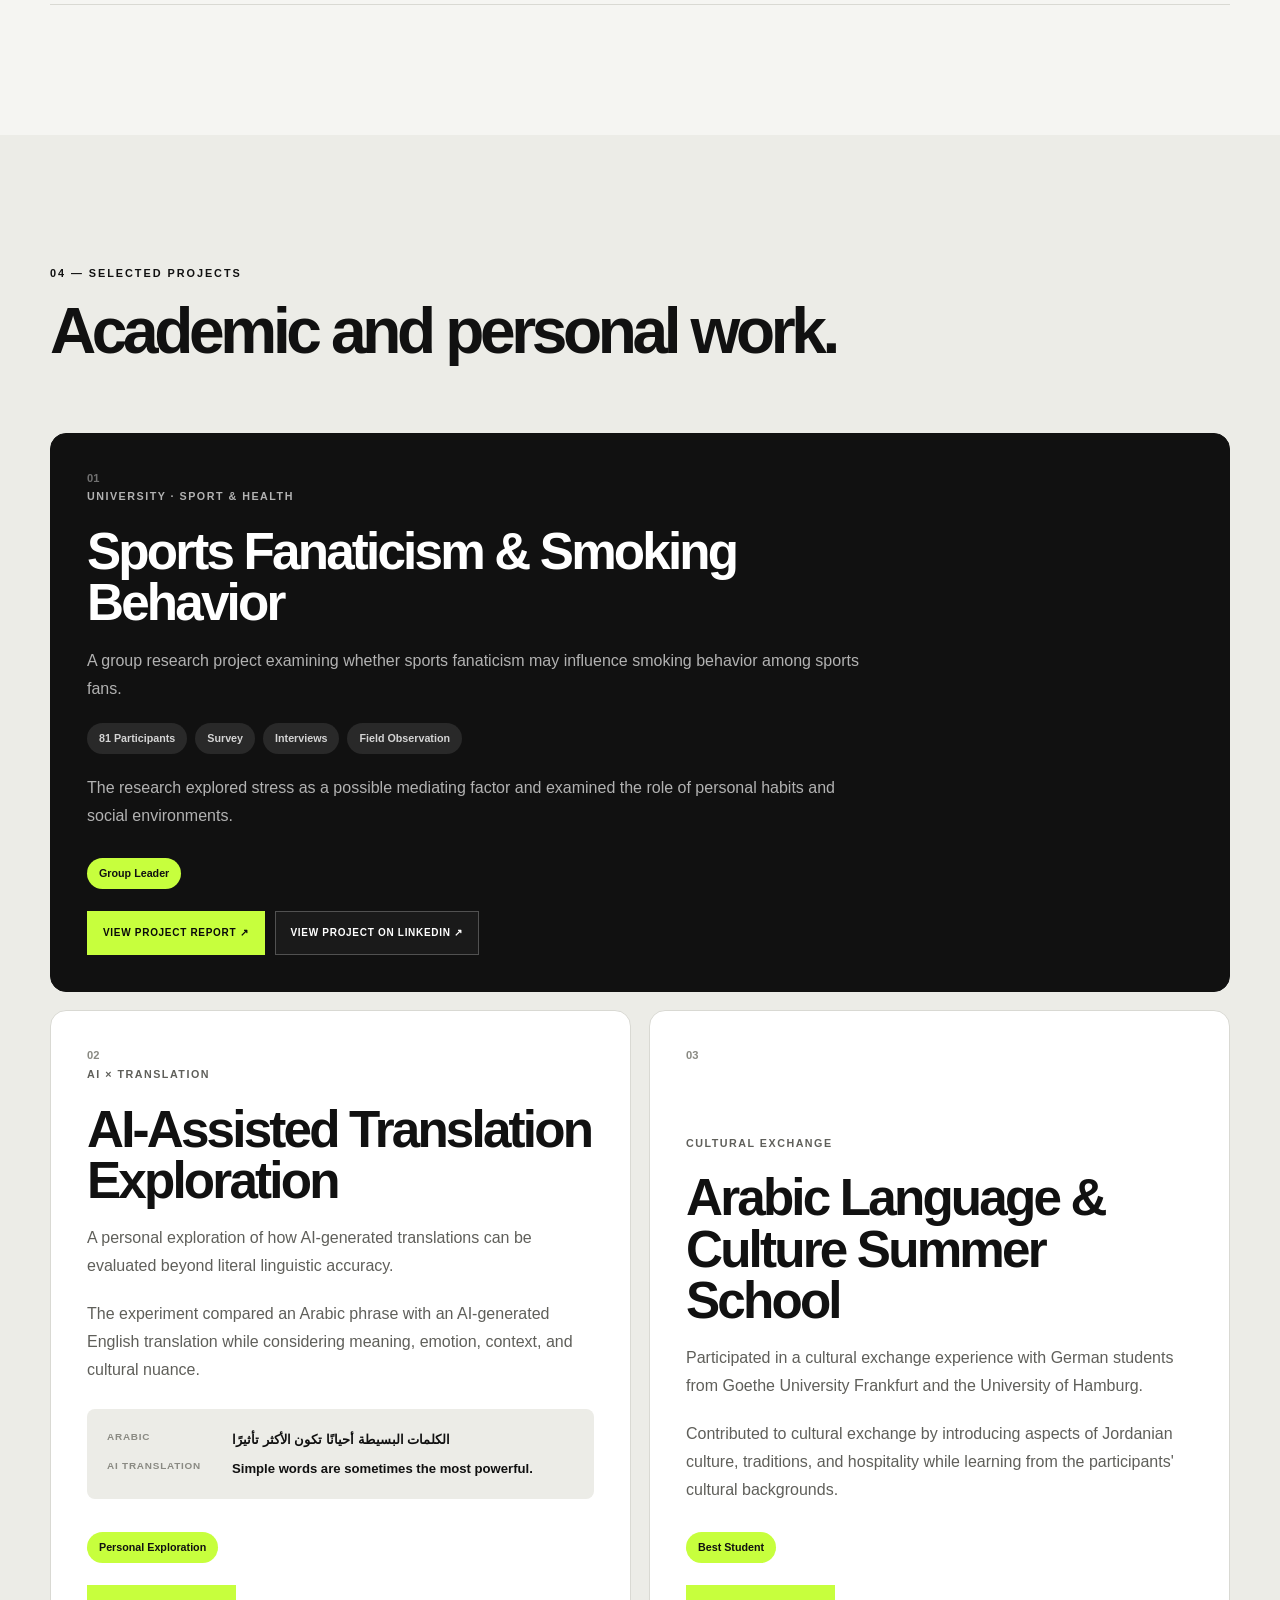
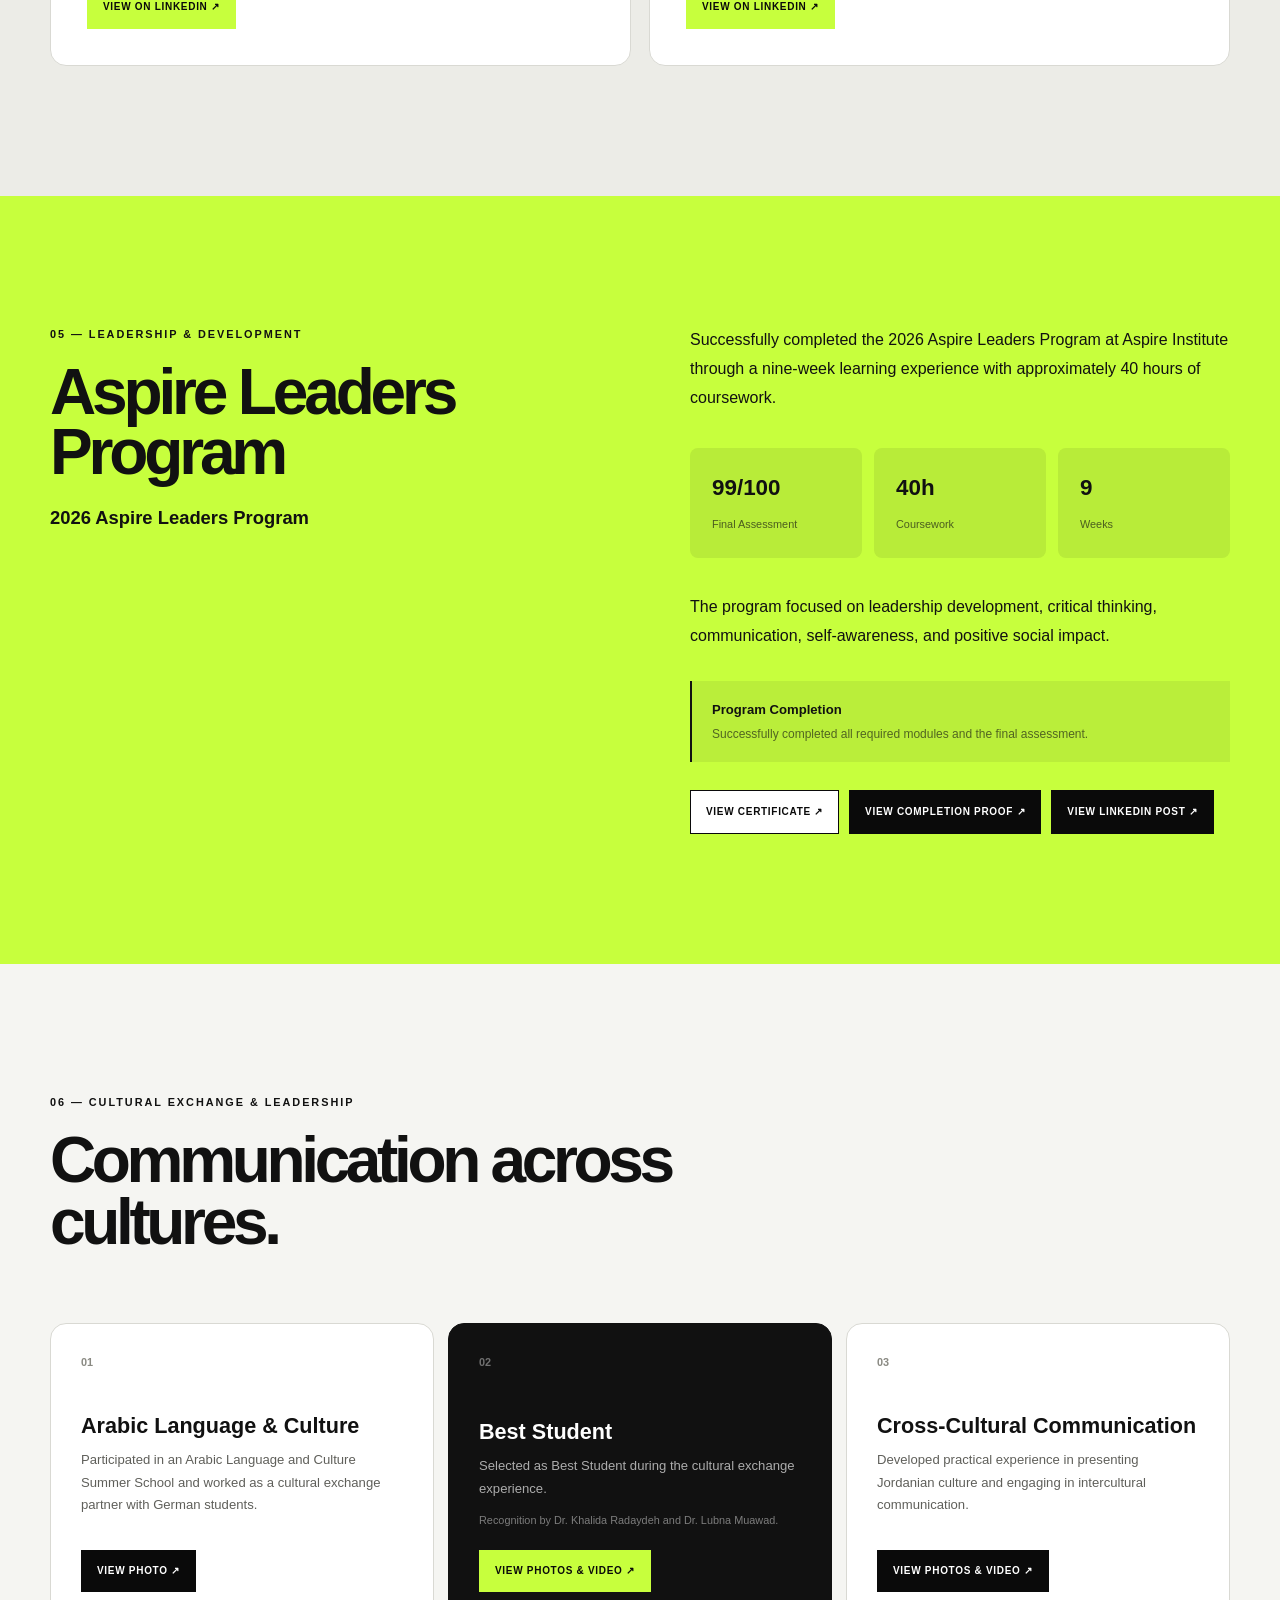
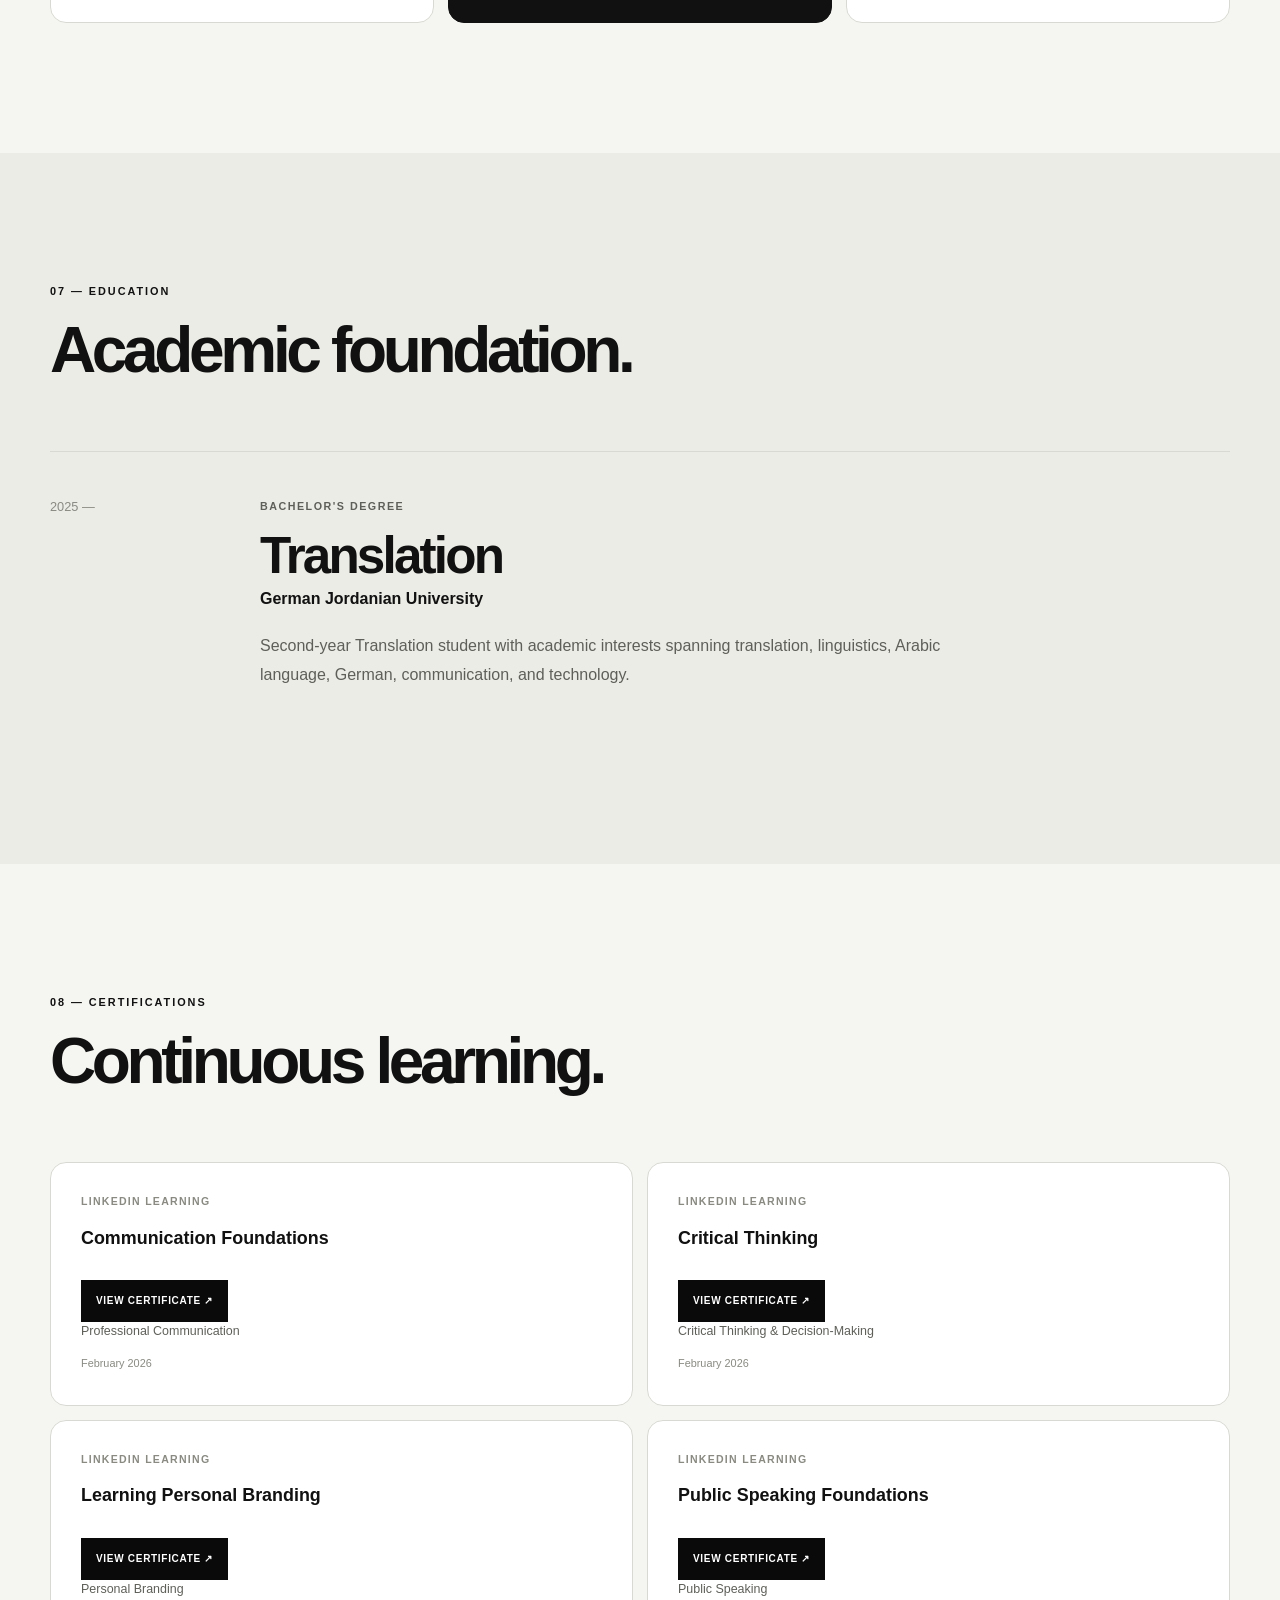
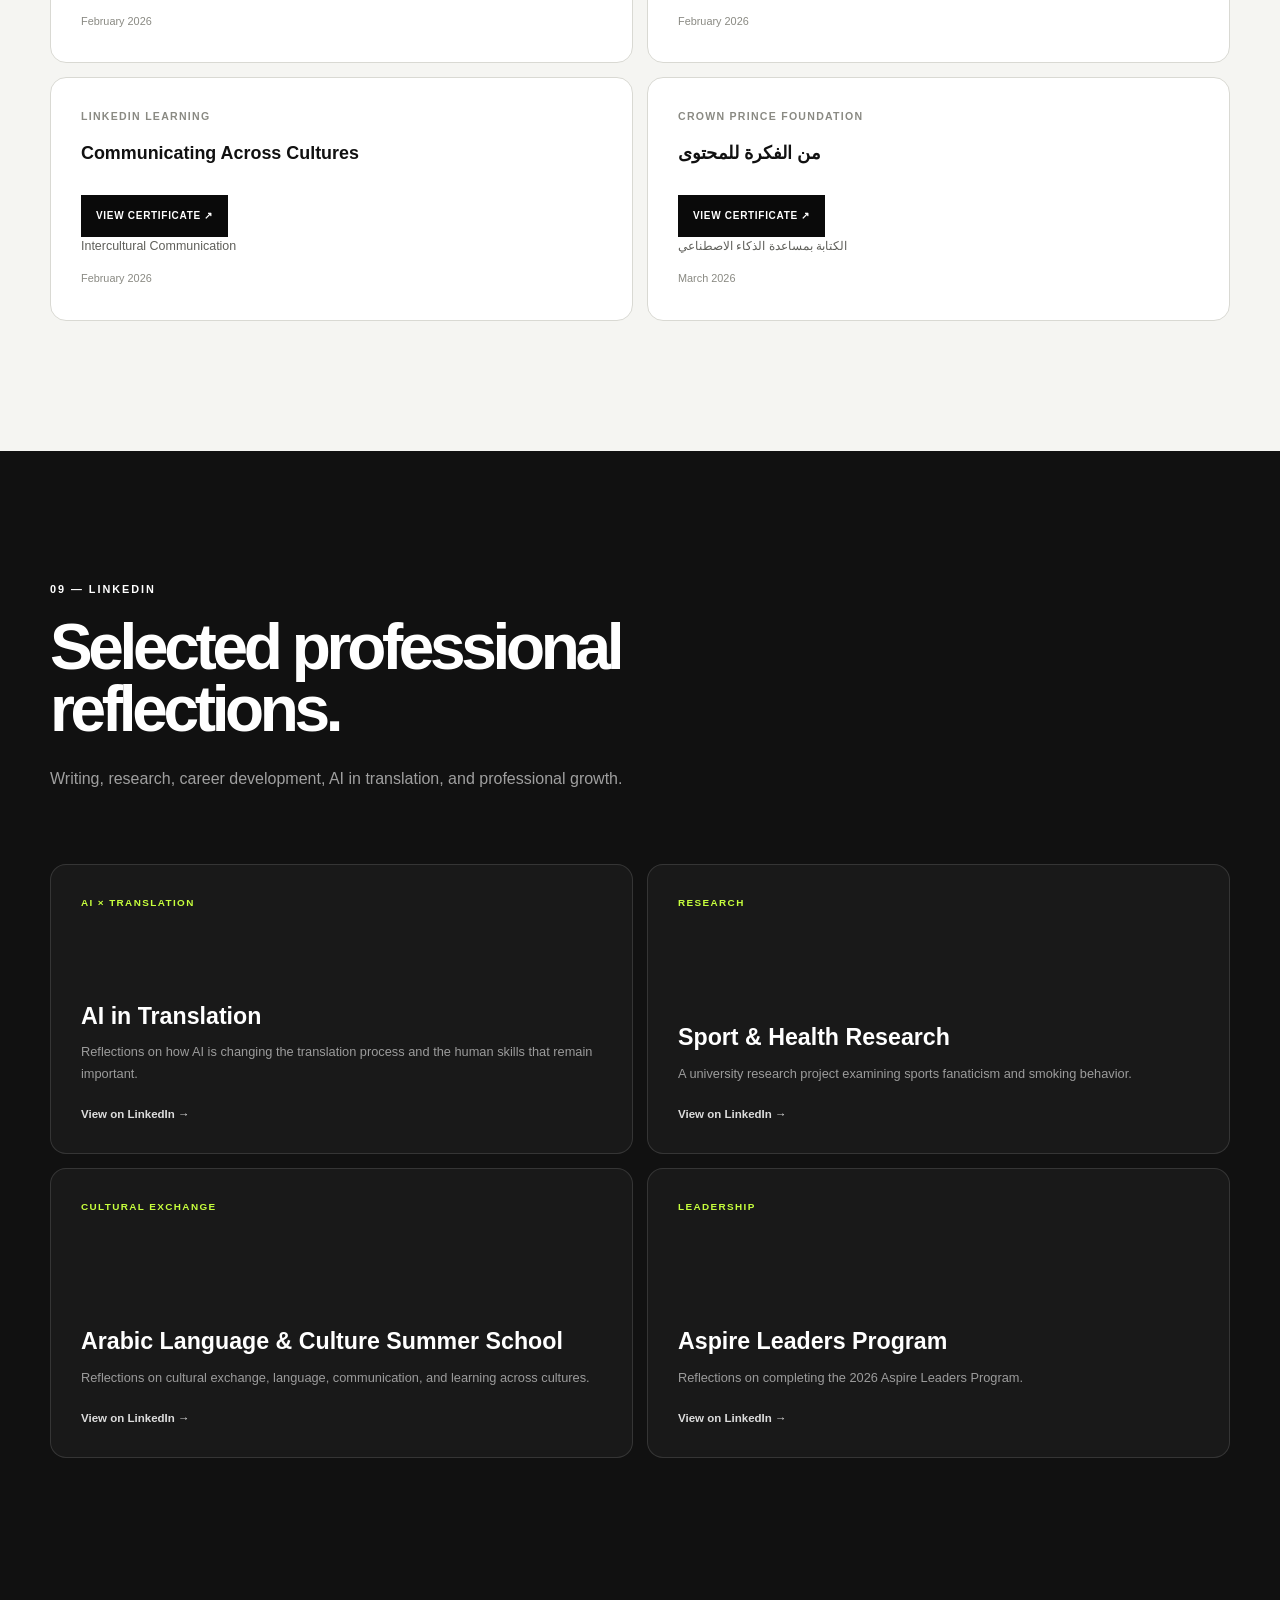
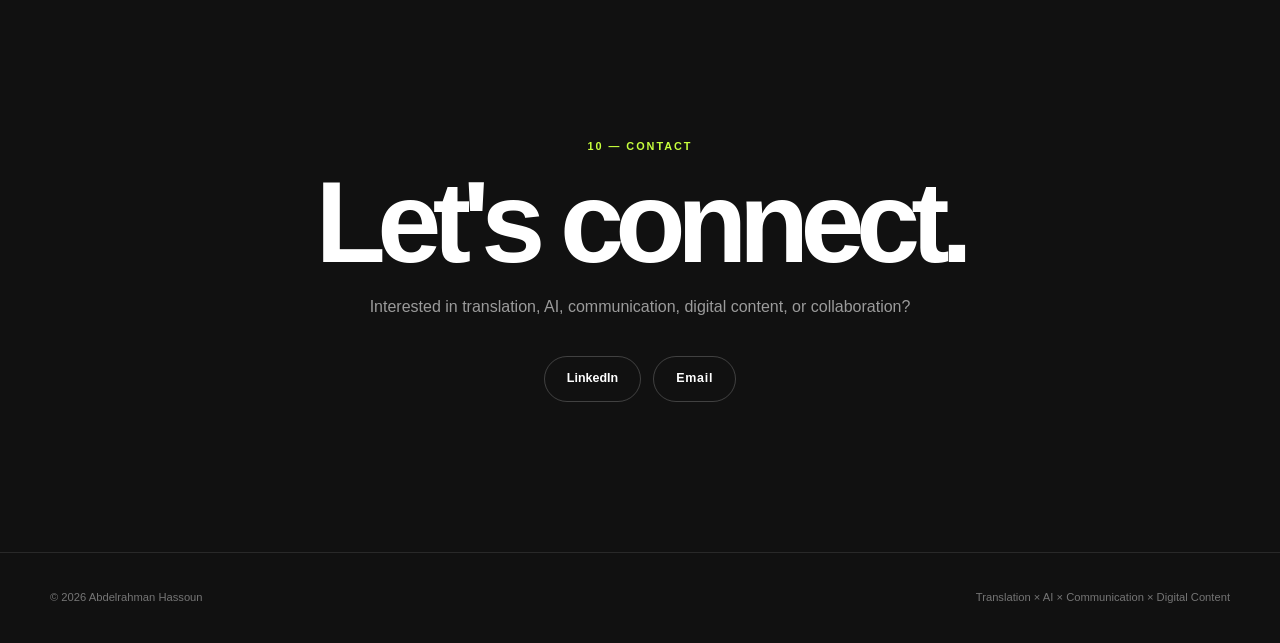
==== commit 96f80c0b: "Update selected videos count and add new video entries" ====
--- a/index.html
+++ b/index.html
@@ -2525,7 +2525,7 @@
 
                         <div class="language-work-card-top">
                             <span class="language-work-code">VIDEO</span>
-                            <span class="language-work-count">05 selected videos</span>
+                            <span class="language-work-count">07 selected videos</span>
                         </div>
 
                         <h4>
@@ -3620,6 +3620,20 @@
                     file: "english-courses-october-2026.mp4",
                     poster: "english-courses-october-2026.jpg"
                 },
+                {
+                    label: "MLC · GERMAN COURSE ANNOUNCEMENT",
+                    title: "German Courses — Starting 1 November 2026",
+                    description: "AI-assisted promotional video announcing German language courses at the Modern Language Center, starting on 1 November 2026.",
+                    file: "german-courses-november-2026.mp4",
+                    poster: "german-courses-november-2026.jpg"
+                },
+                {
+                    label: "MLC · ÖSD EXAM PREPARATION",
+                    title: "ÖSD Preparation Courses — One Day Before the Exam",
+                    description: "Promotional announcement for preparatory courses held at the Modern Language Center one day before ÖSD examinations.",
+                    file: "osd-exam-preparation.mp4",
+                    poster: "osd-exam-preparation.jpg"
+                },
             ];
 
             function renderVideos() {
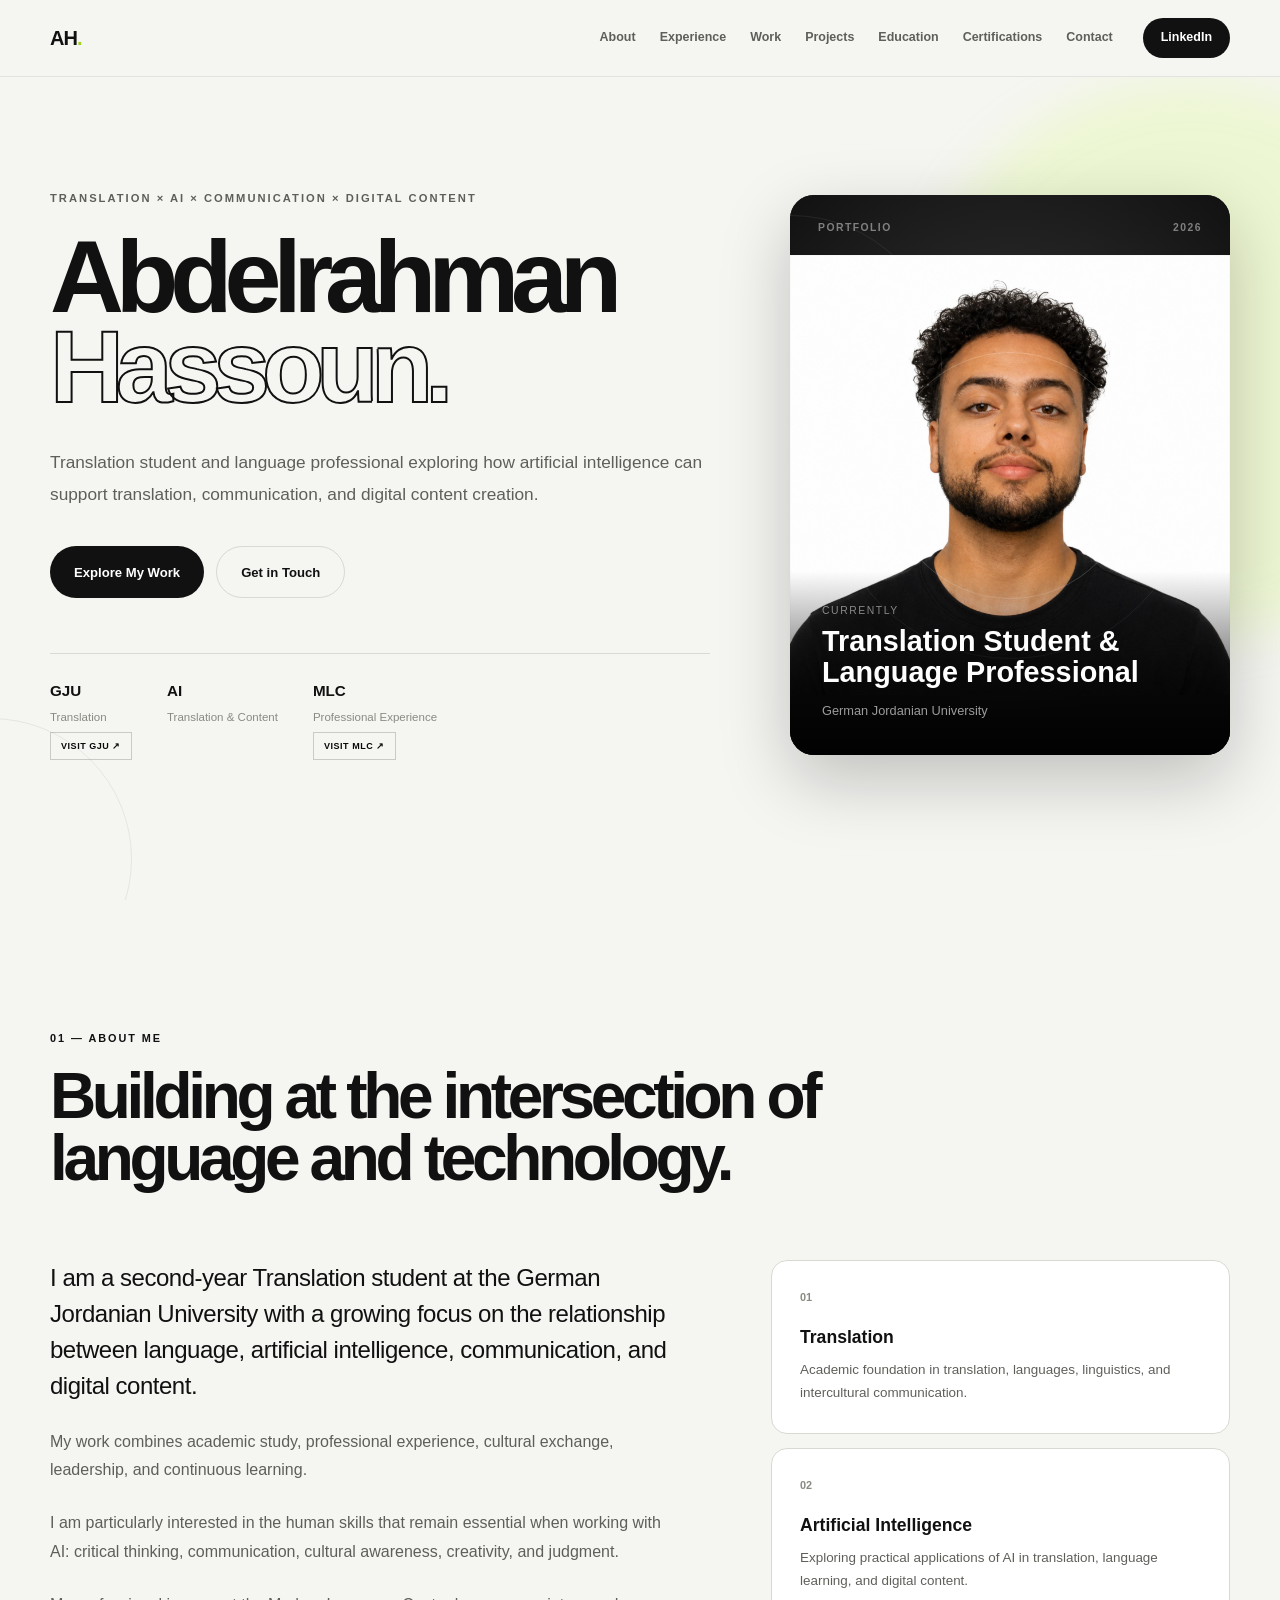
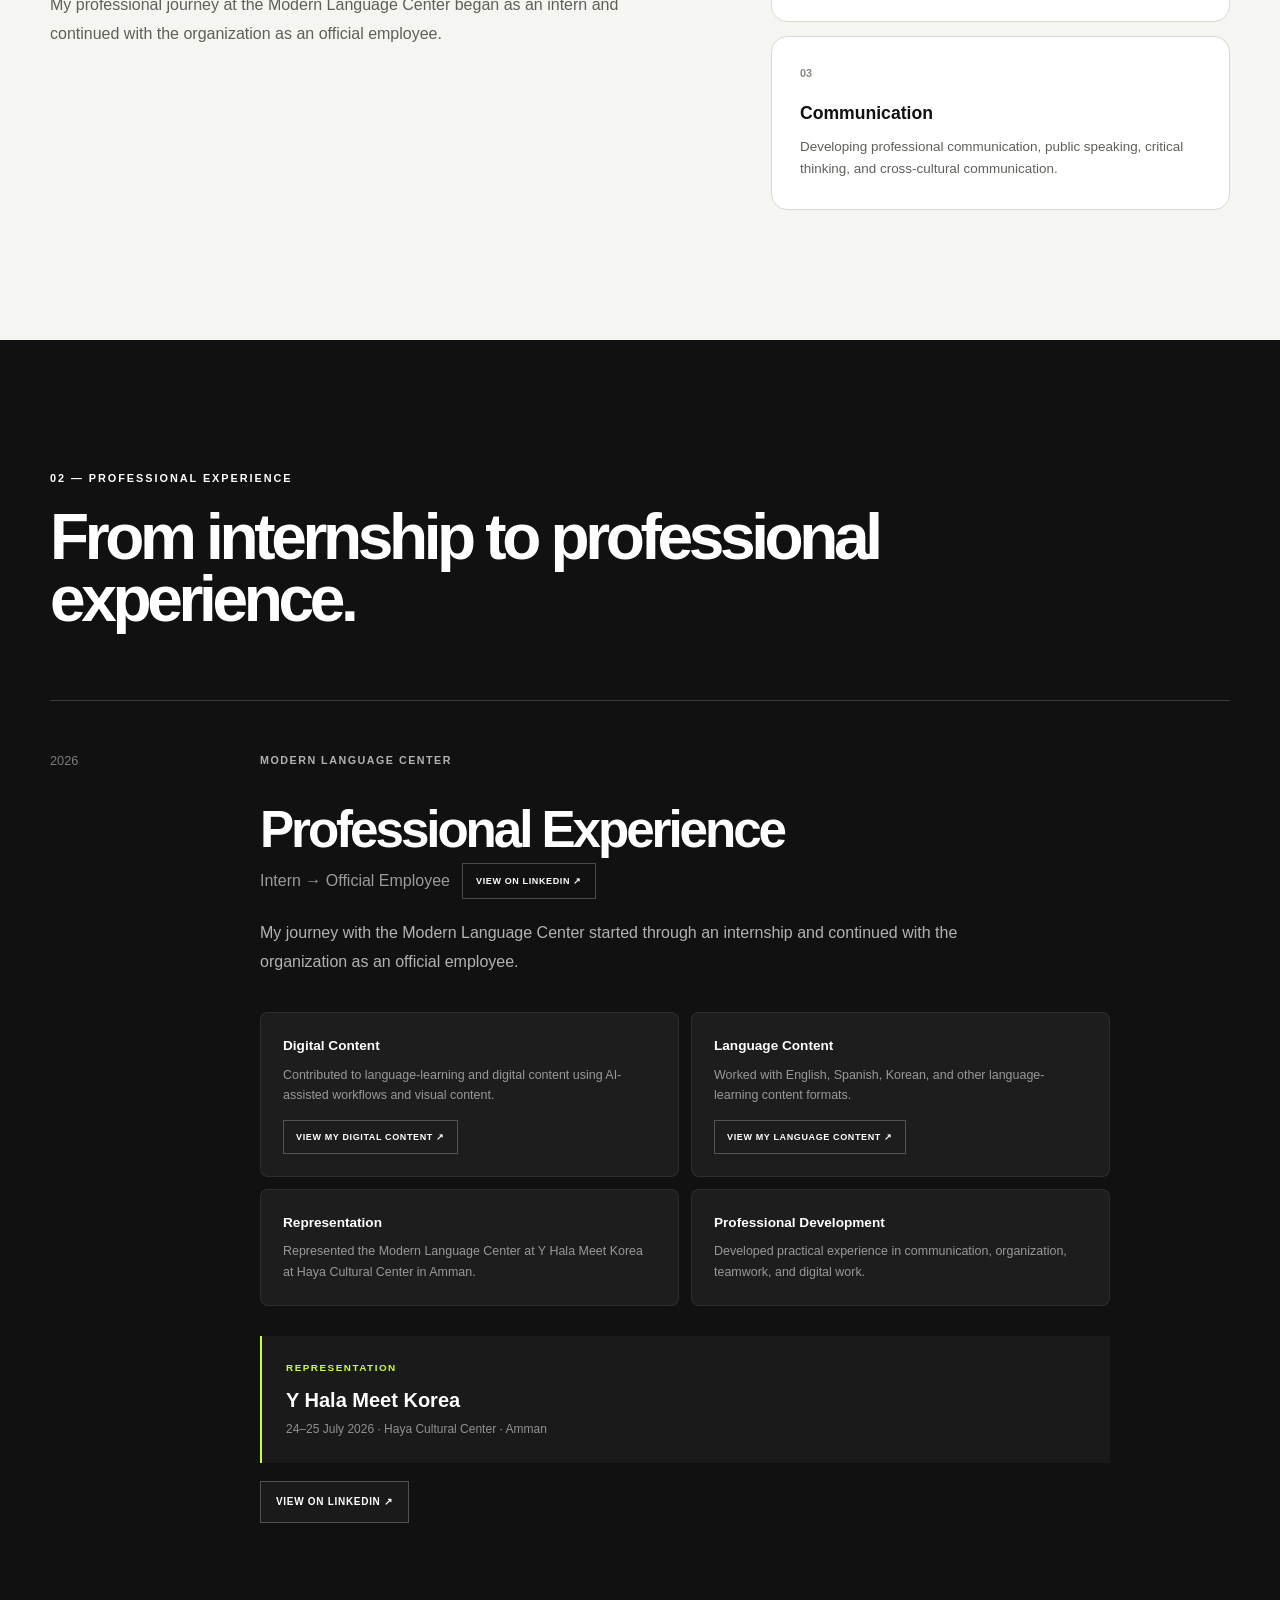
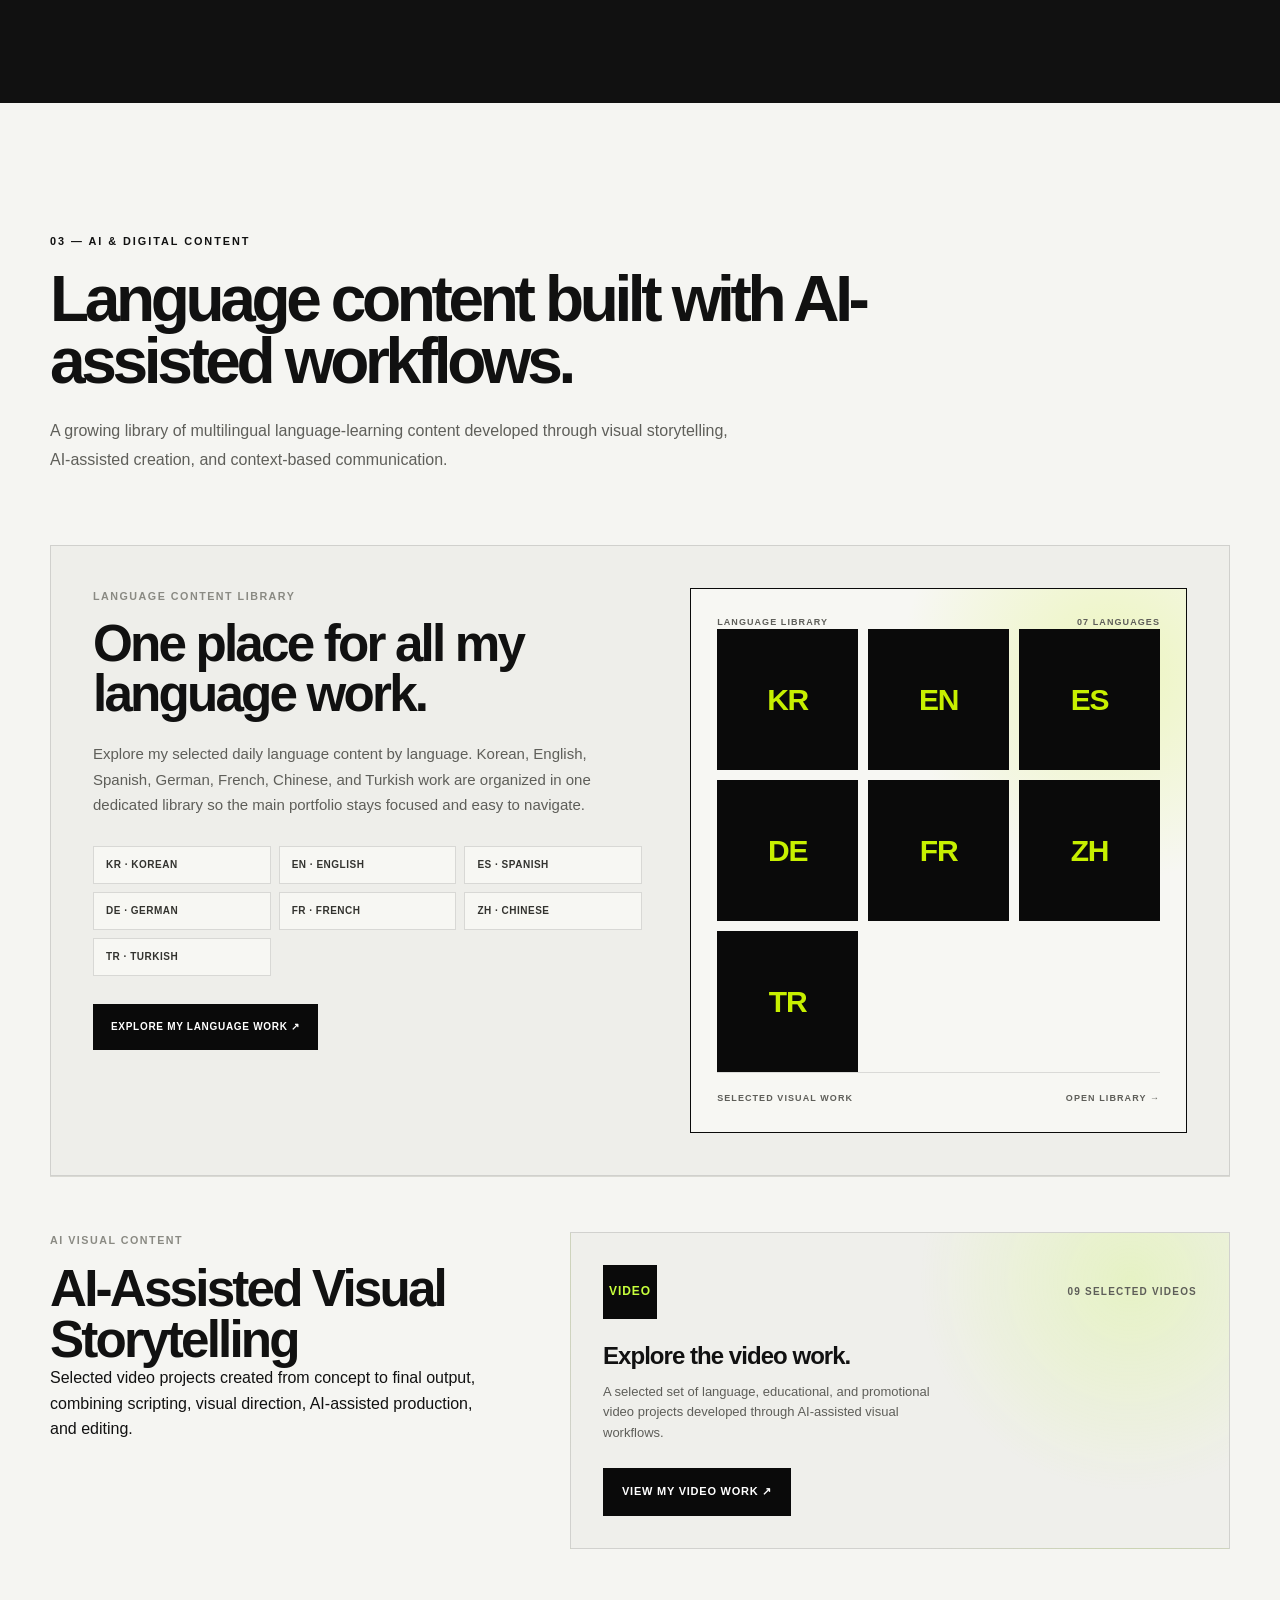
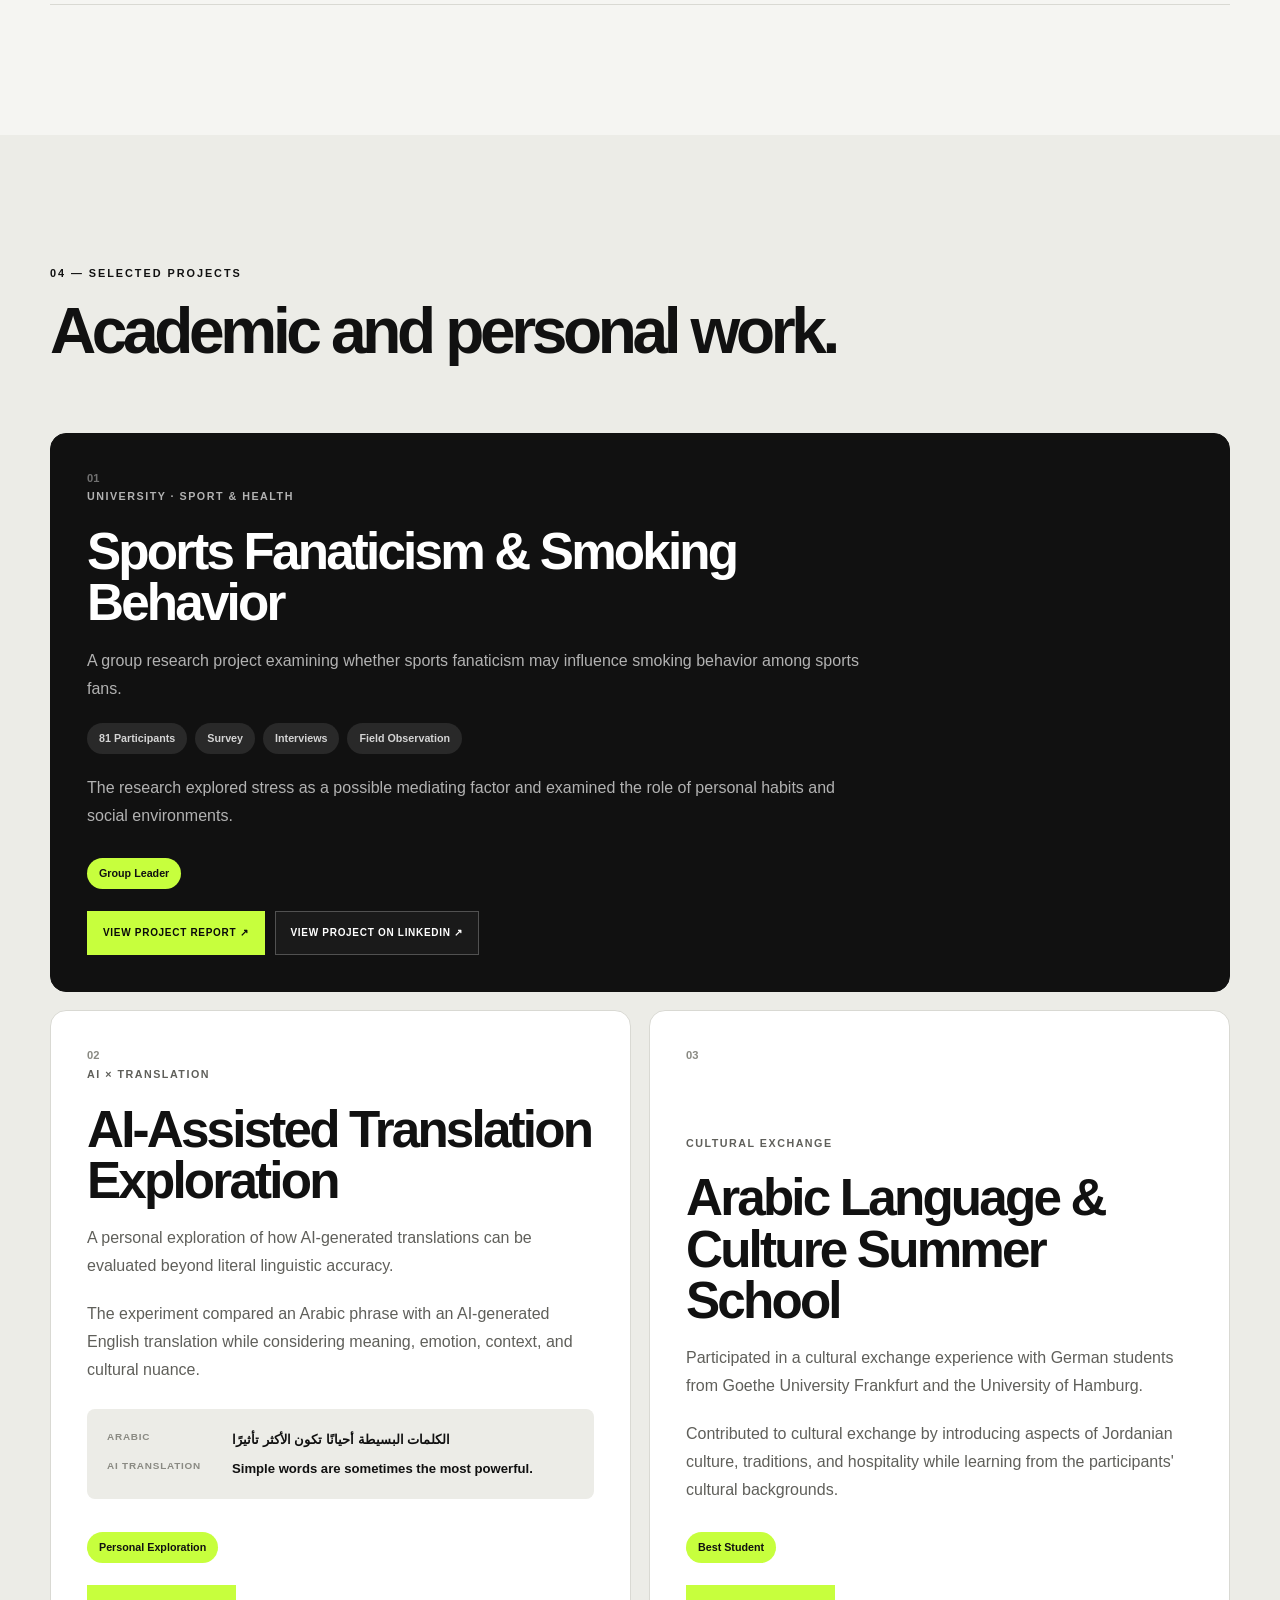
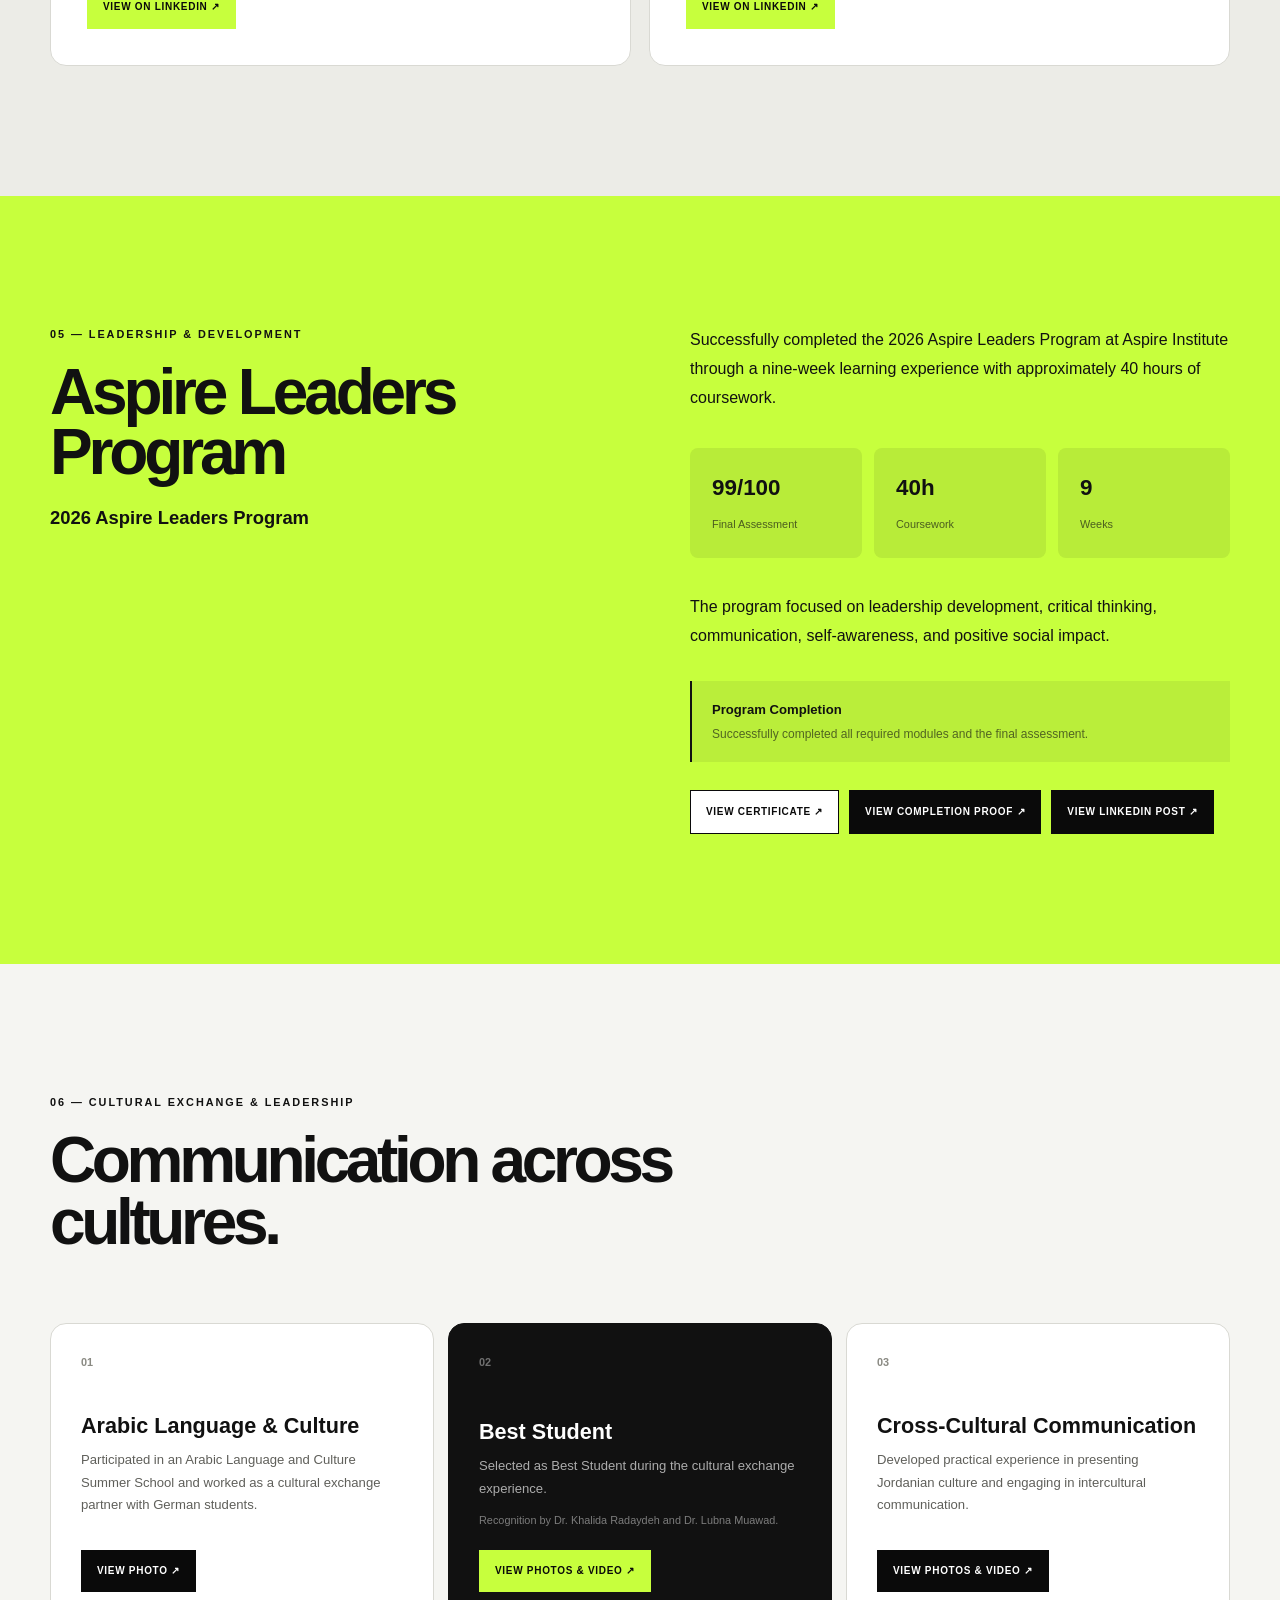
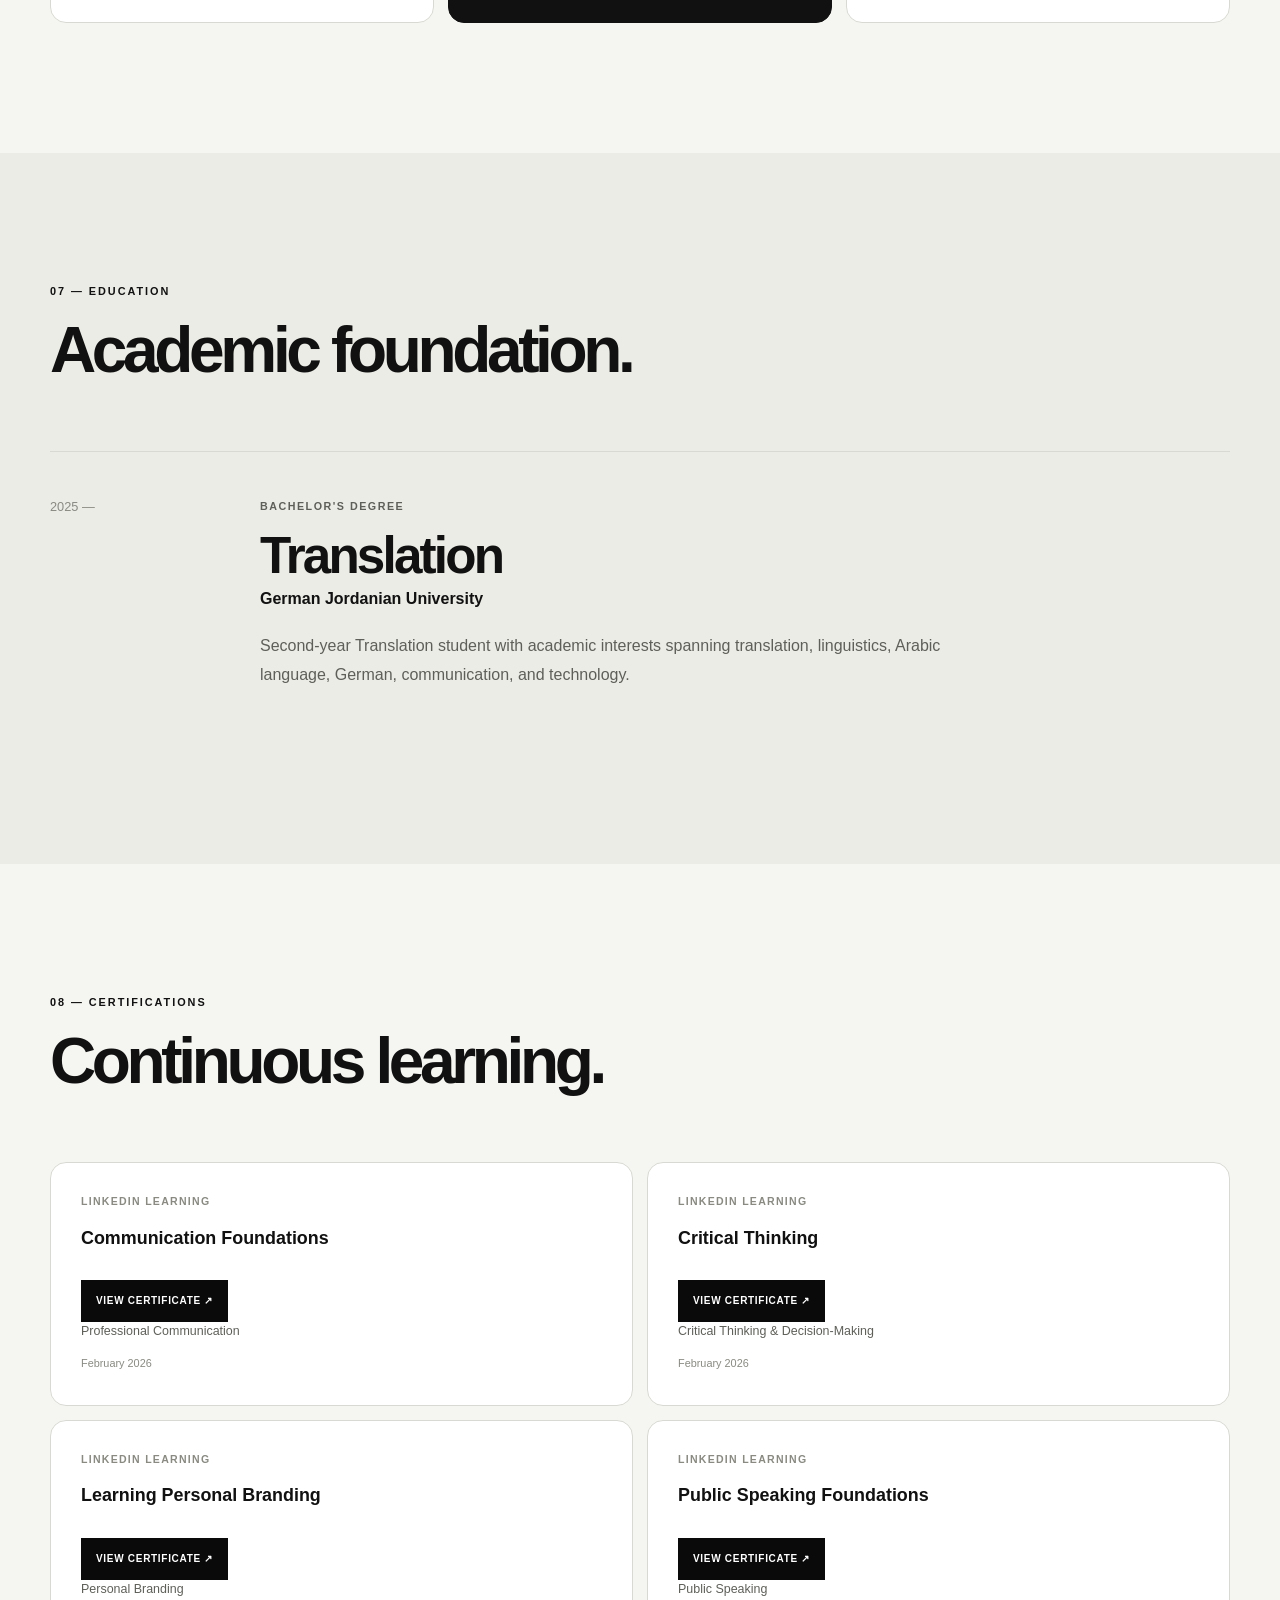
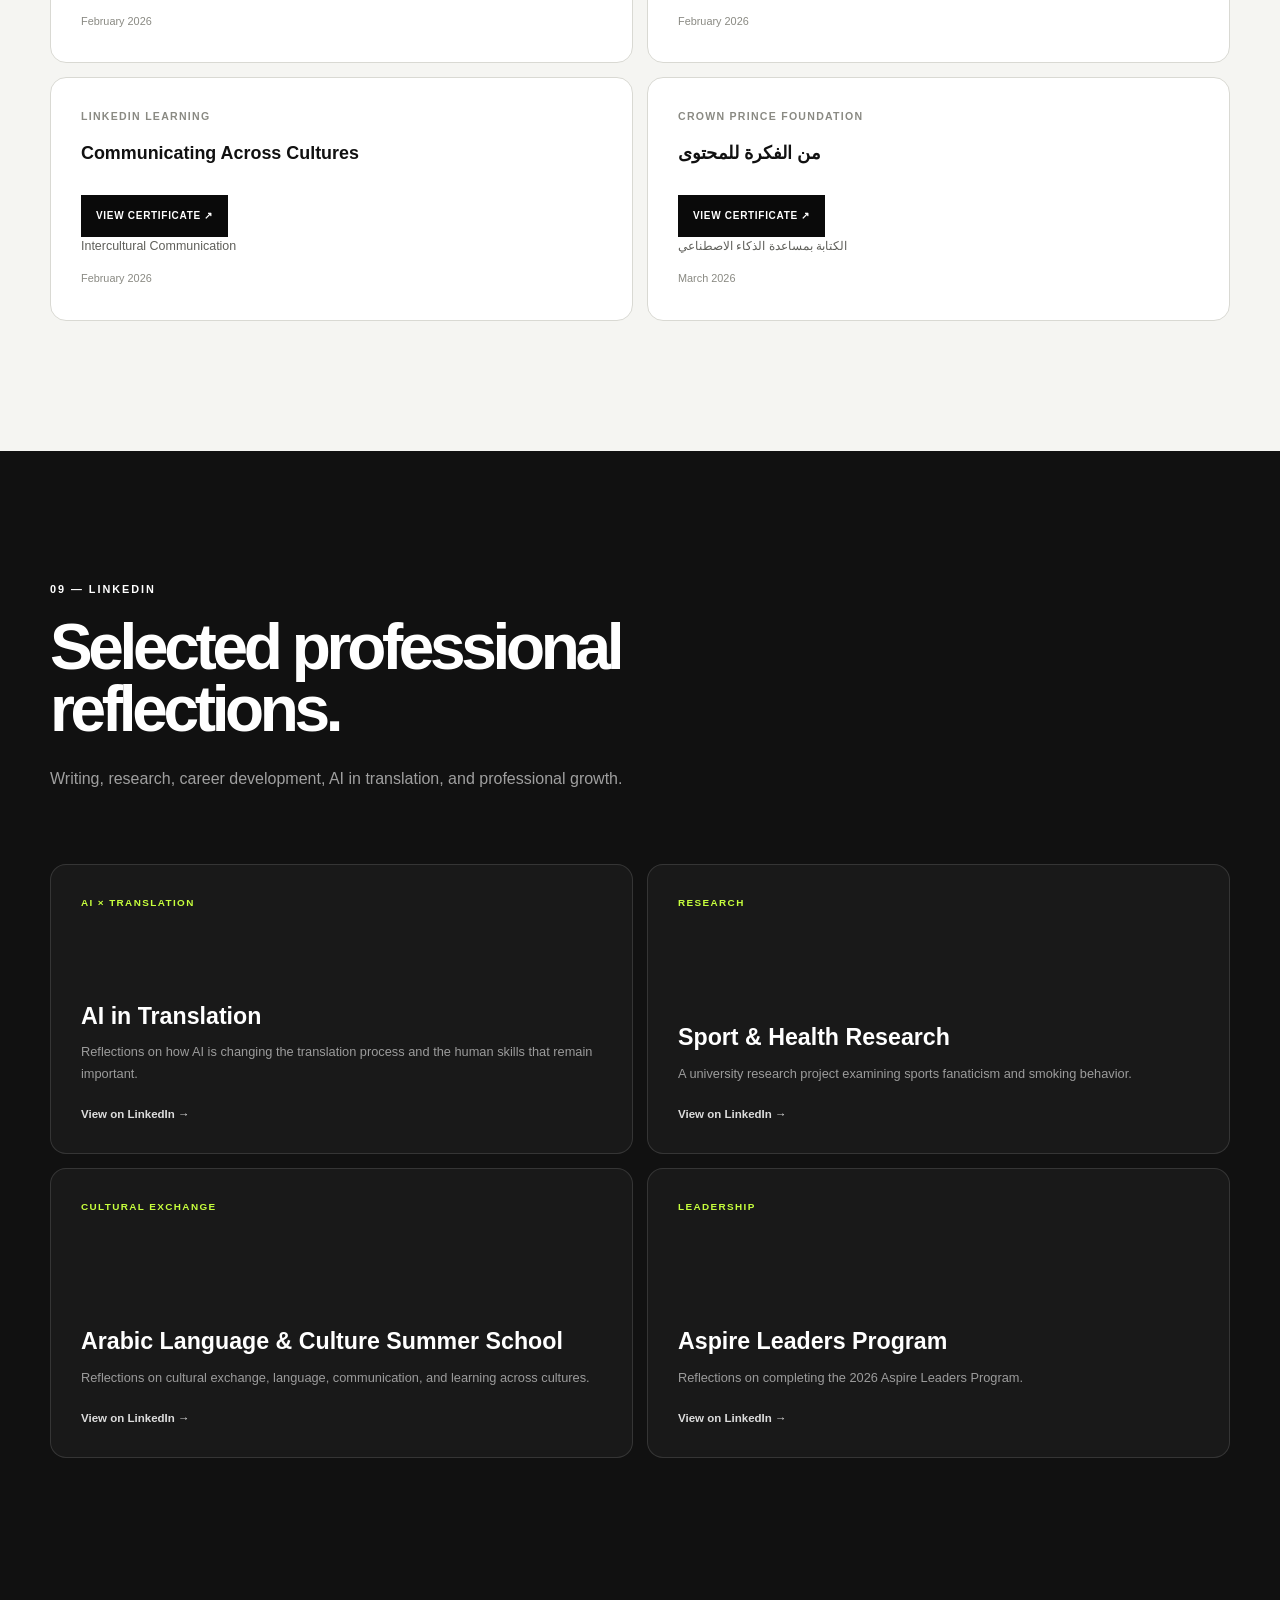
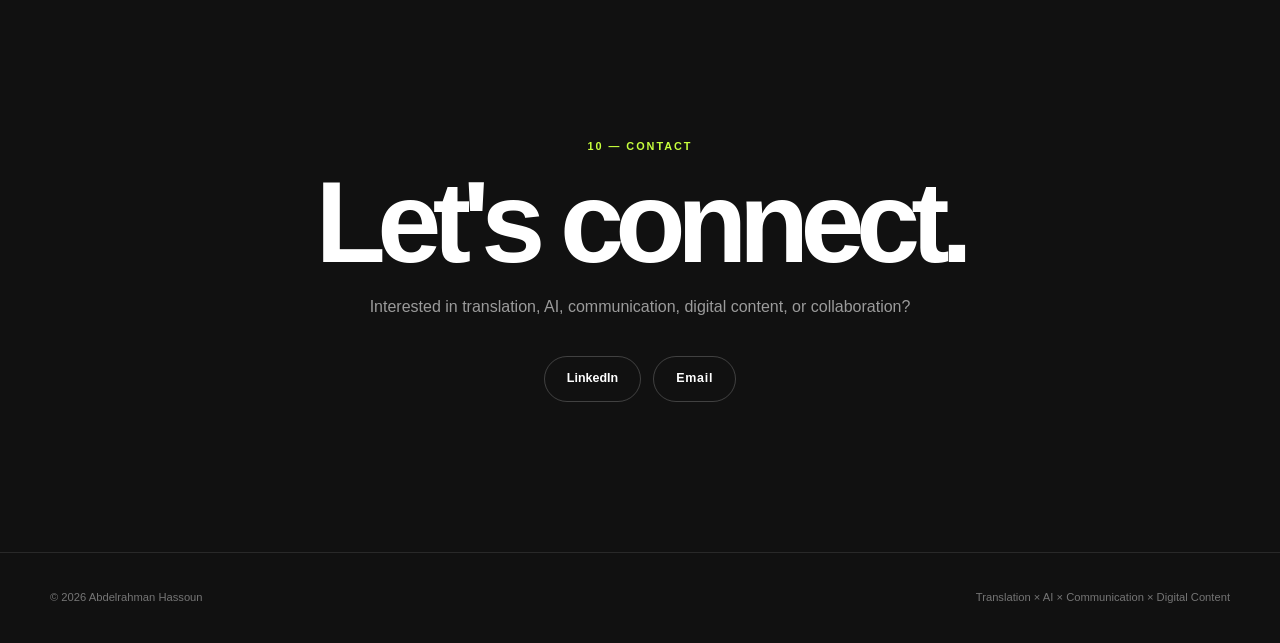
==== commit 6bf6e45a: "Update selected videos count and add new promotions Updated the count of selected videos and added n" ====
--- a/index.html
+++ b/index.html
@@ -2525,7 +2525,7 @@
 
                         <div class="language-work-card-top">
                             <span class="language-work-code">VIDEO</span>
-                            <span class="language-work-count">07 selected videos</span>
+                            <span class="language-work-count">09 selected videos</span>
                         </div>
 
                         <h4>
@@ -3634,6 +3634,20 @@
                     file: "osd-exam-preparation.mp4",
                     poster: "osd-exam-preparation.jpg"
                 },
+                {
+                    label: "STUDY ABROAD · PROMOTIONAL CONTENT",
+                    title: "Study Abroad Services",
+                    description: "Promotional video presenting the Modern Language Center’s study-abroad services.",
+                    file: "study-abroad-services.mp4",
+                    poster: "study-abroad-services.jpg"
+                },
+                {
+                    label: "CHINESE · LANGUAGE & STUDY ABROAD",
+                    title: "Chinese Courses & Study Abroad Services",
+                    description: "Chinese-language promotional video combining Chinese course information with study-abroad services, with careful attention to pronunciation, articulation, and translation accuracy.",
+                    file: "chinese-course-study-abroad.mp4",
+                    poster: "chinese-course-study-abroad.jpg"
+                }
             ];
 
             function renderVideos() {
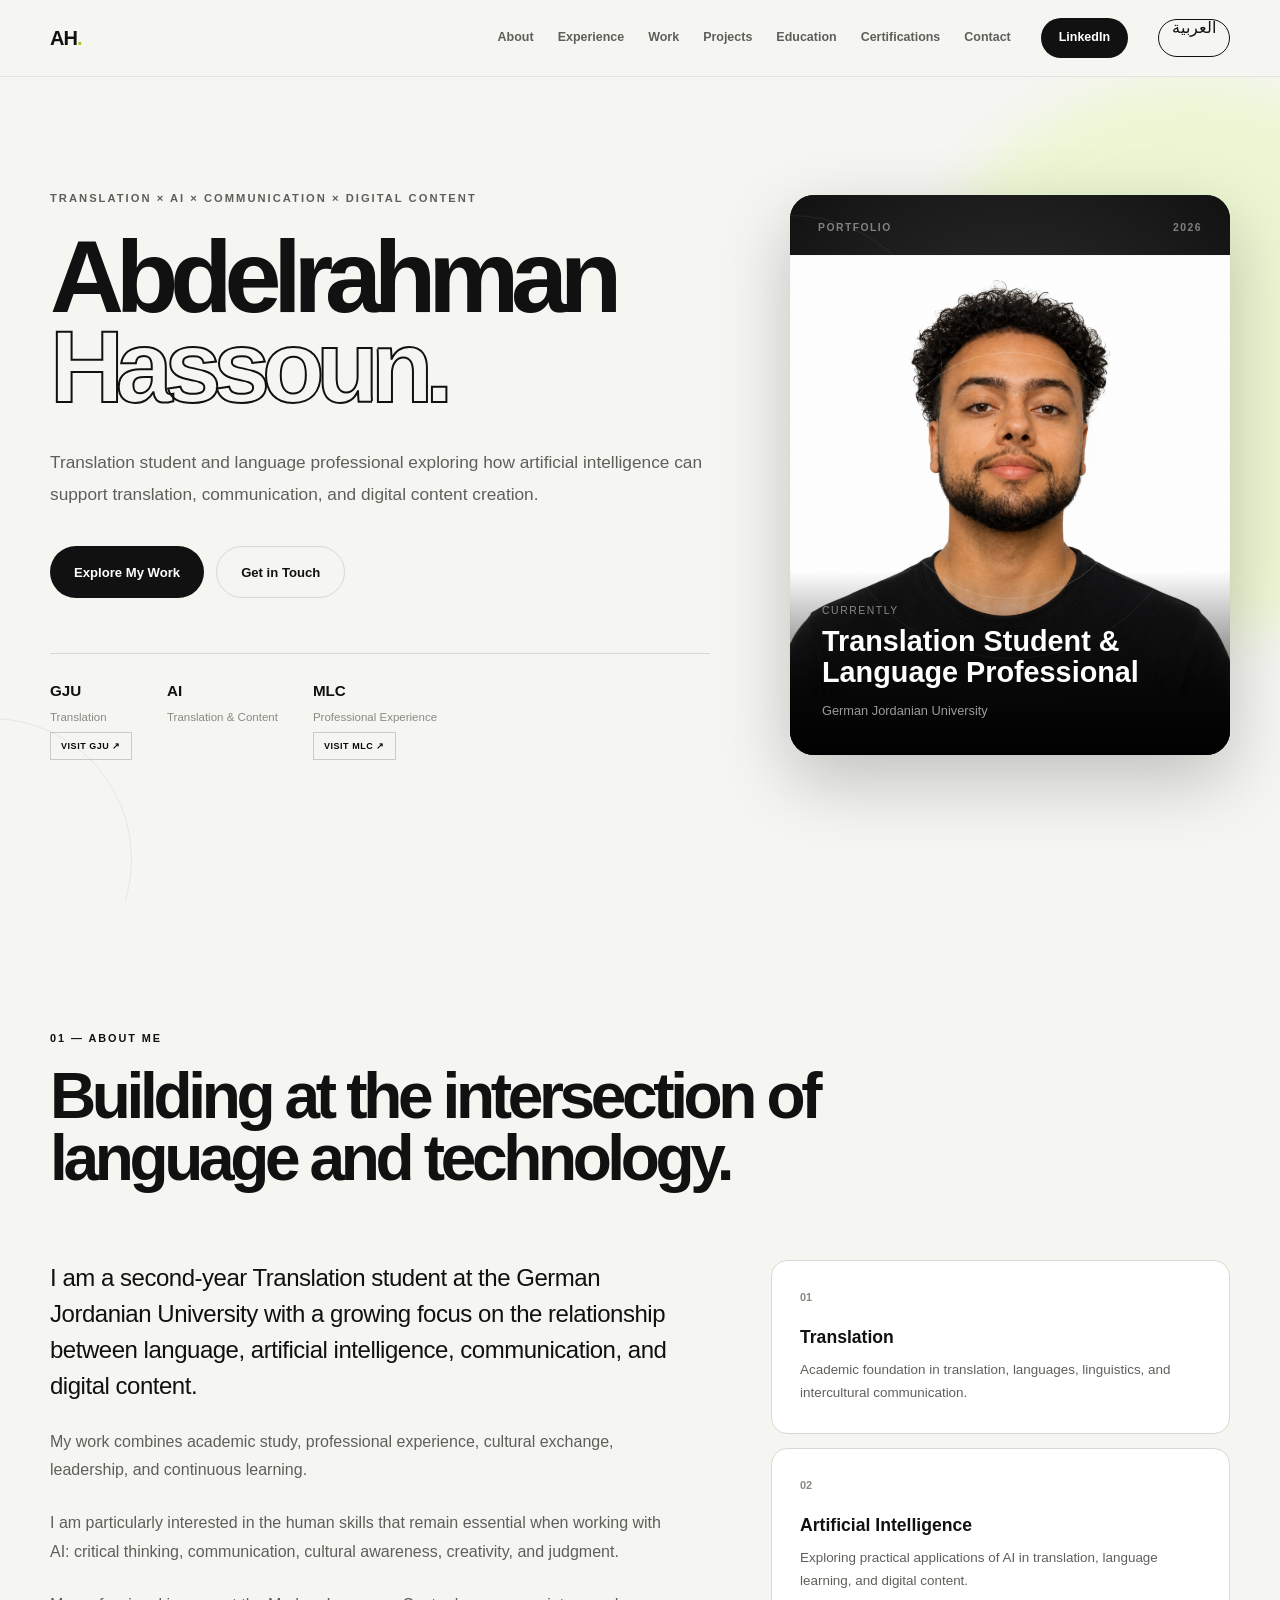
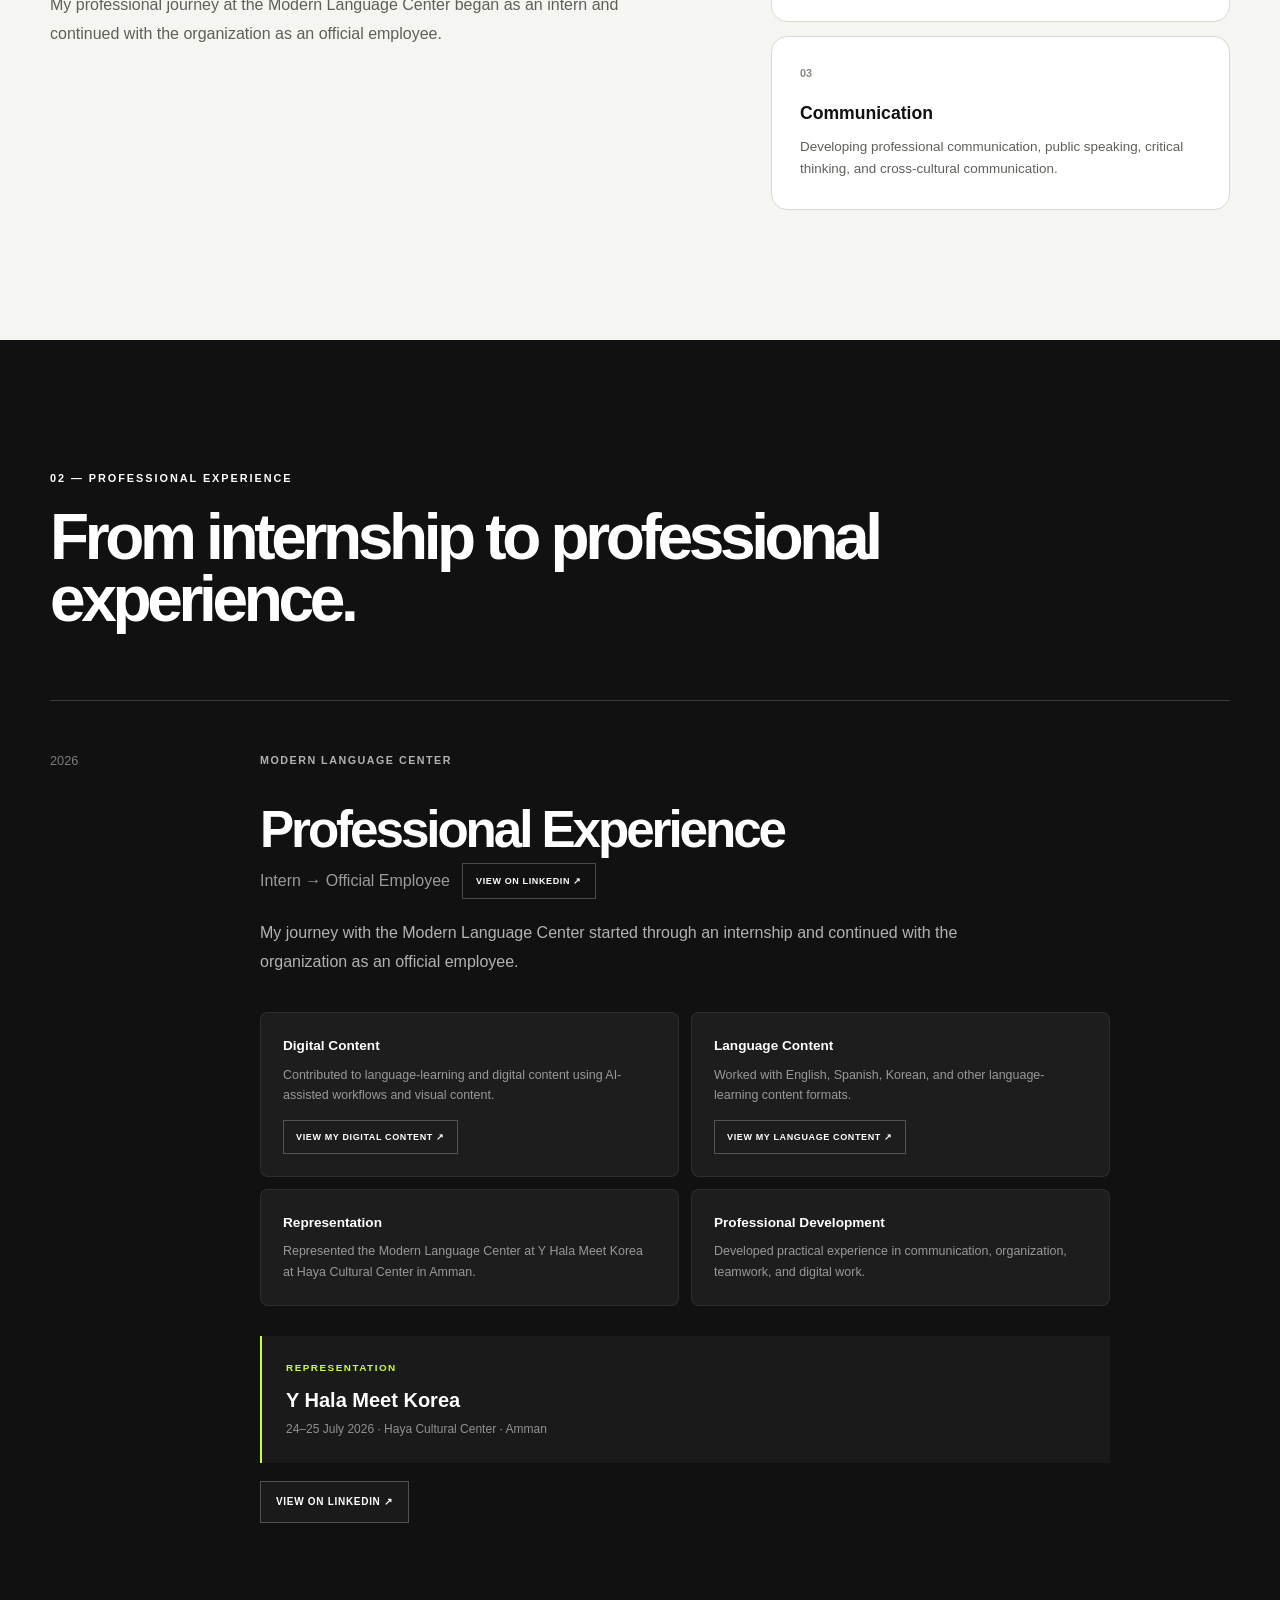
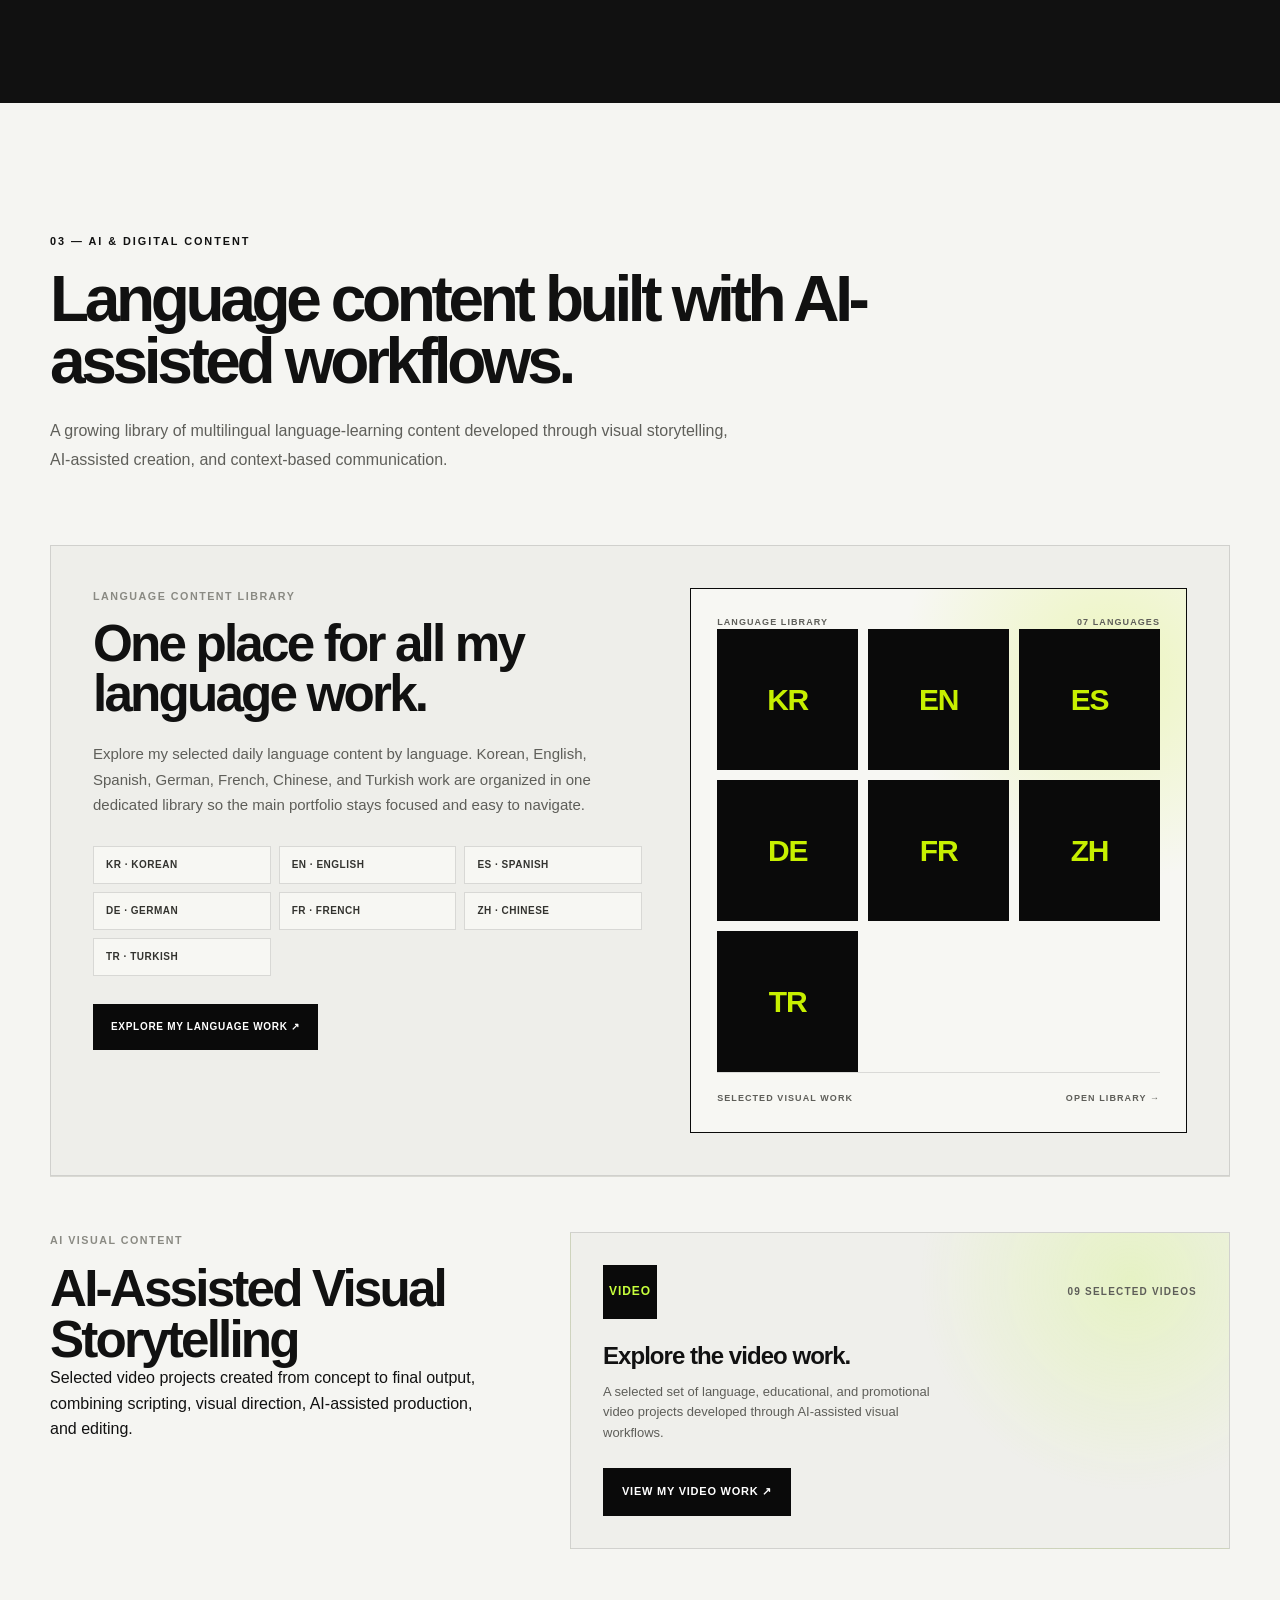
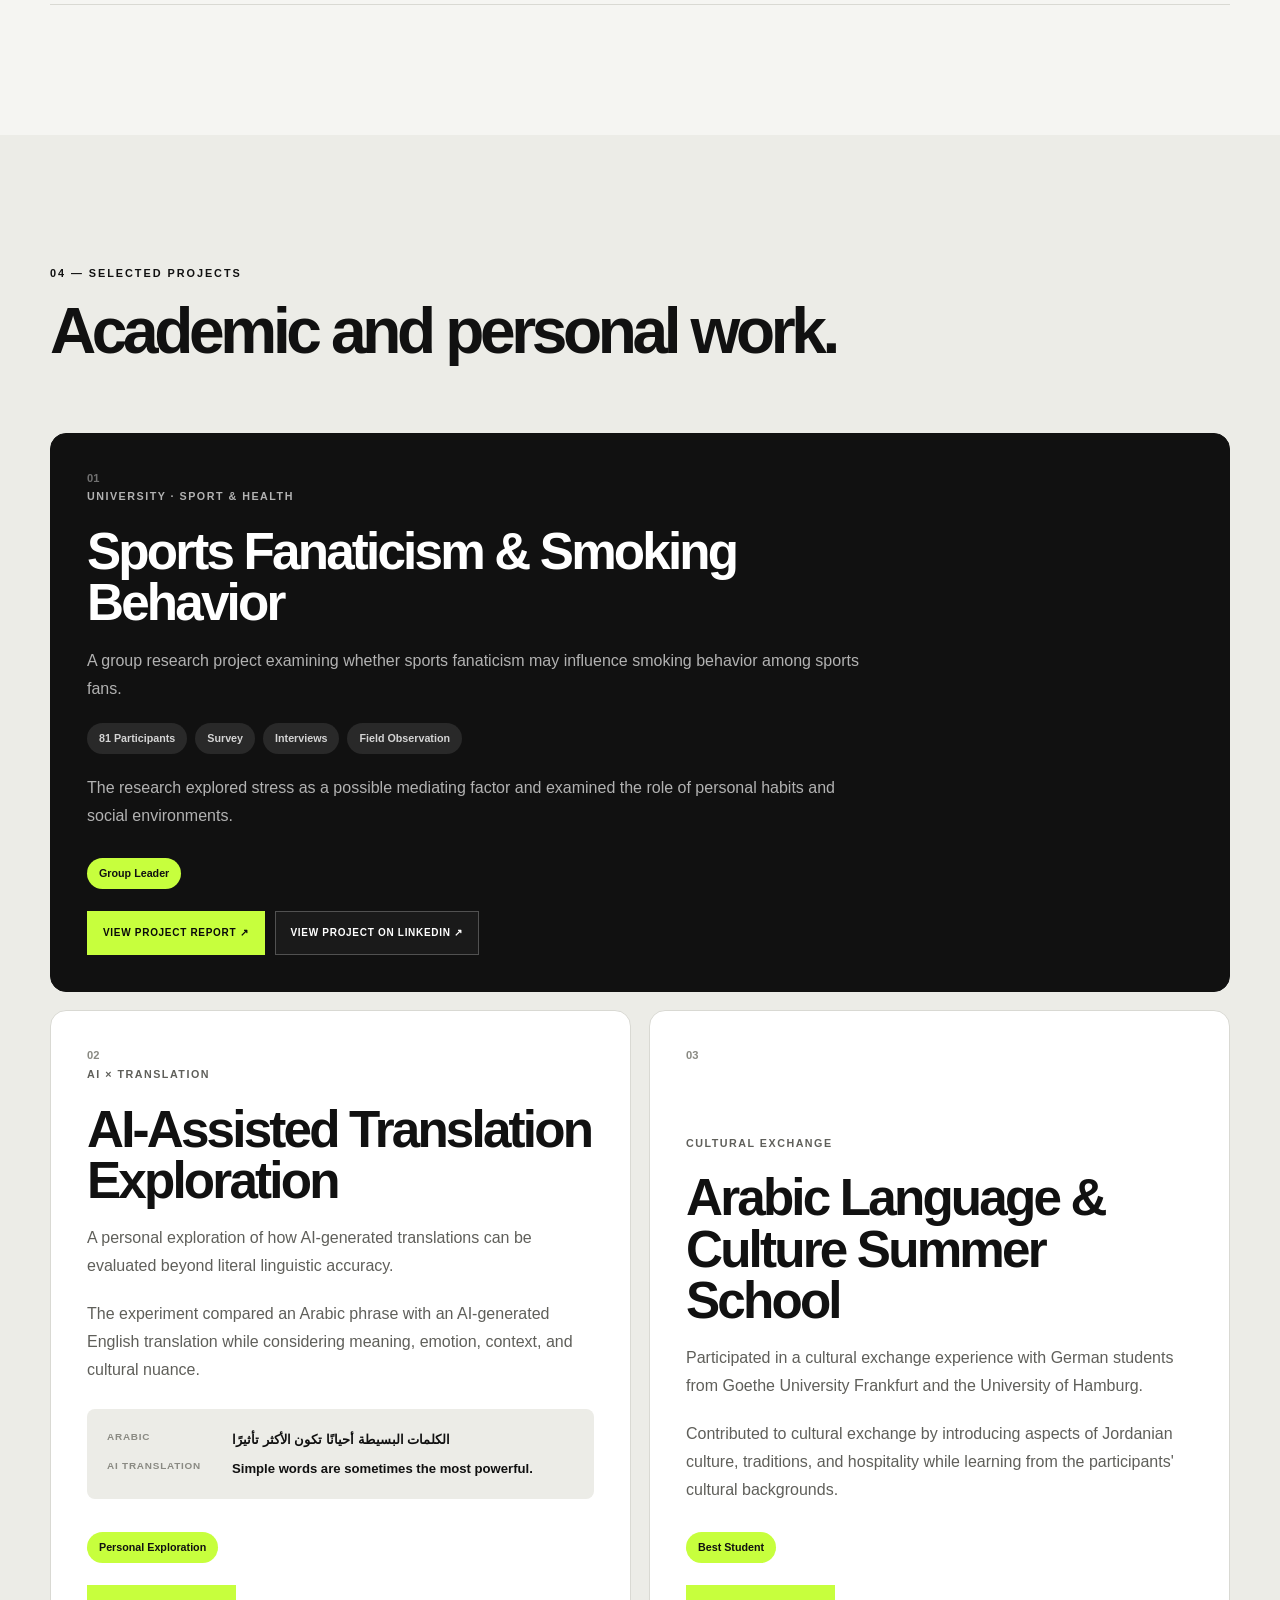
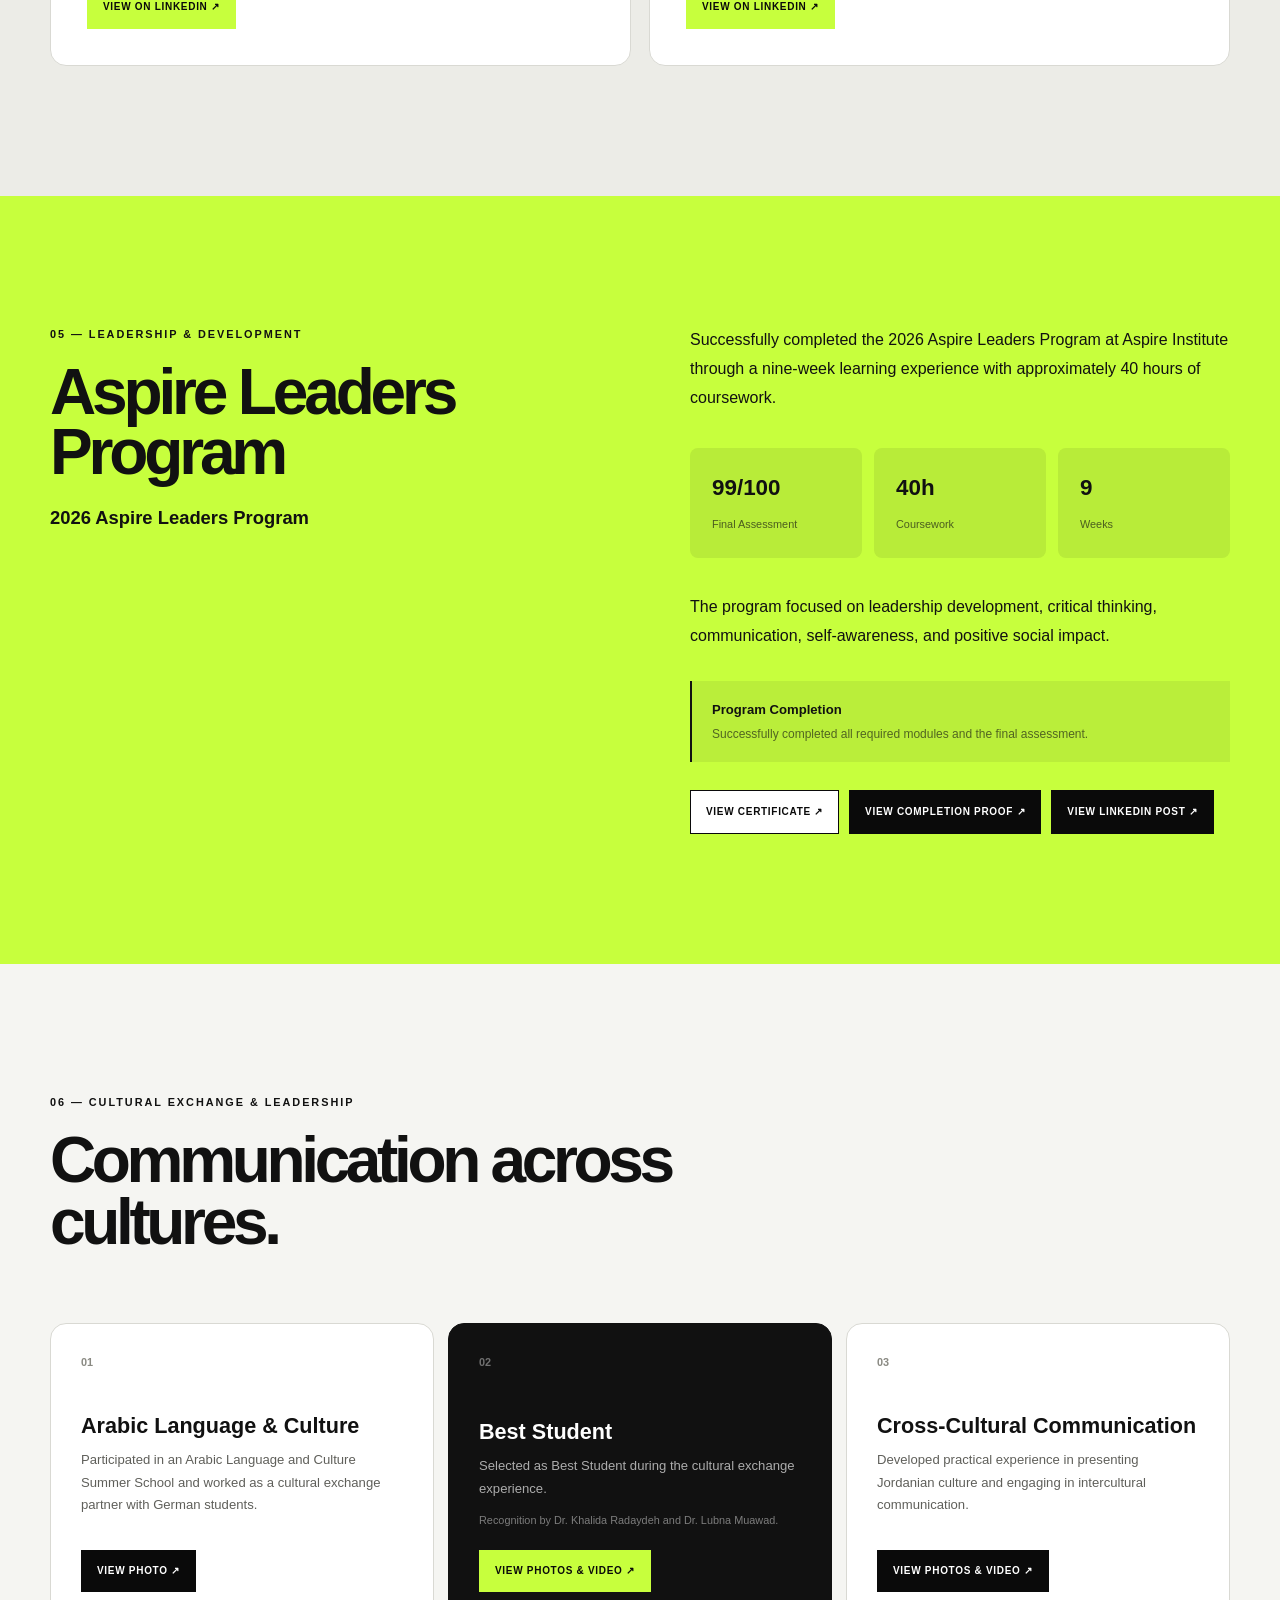
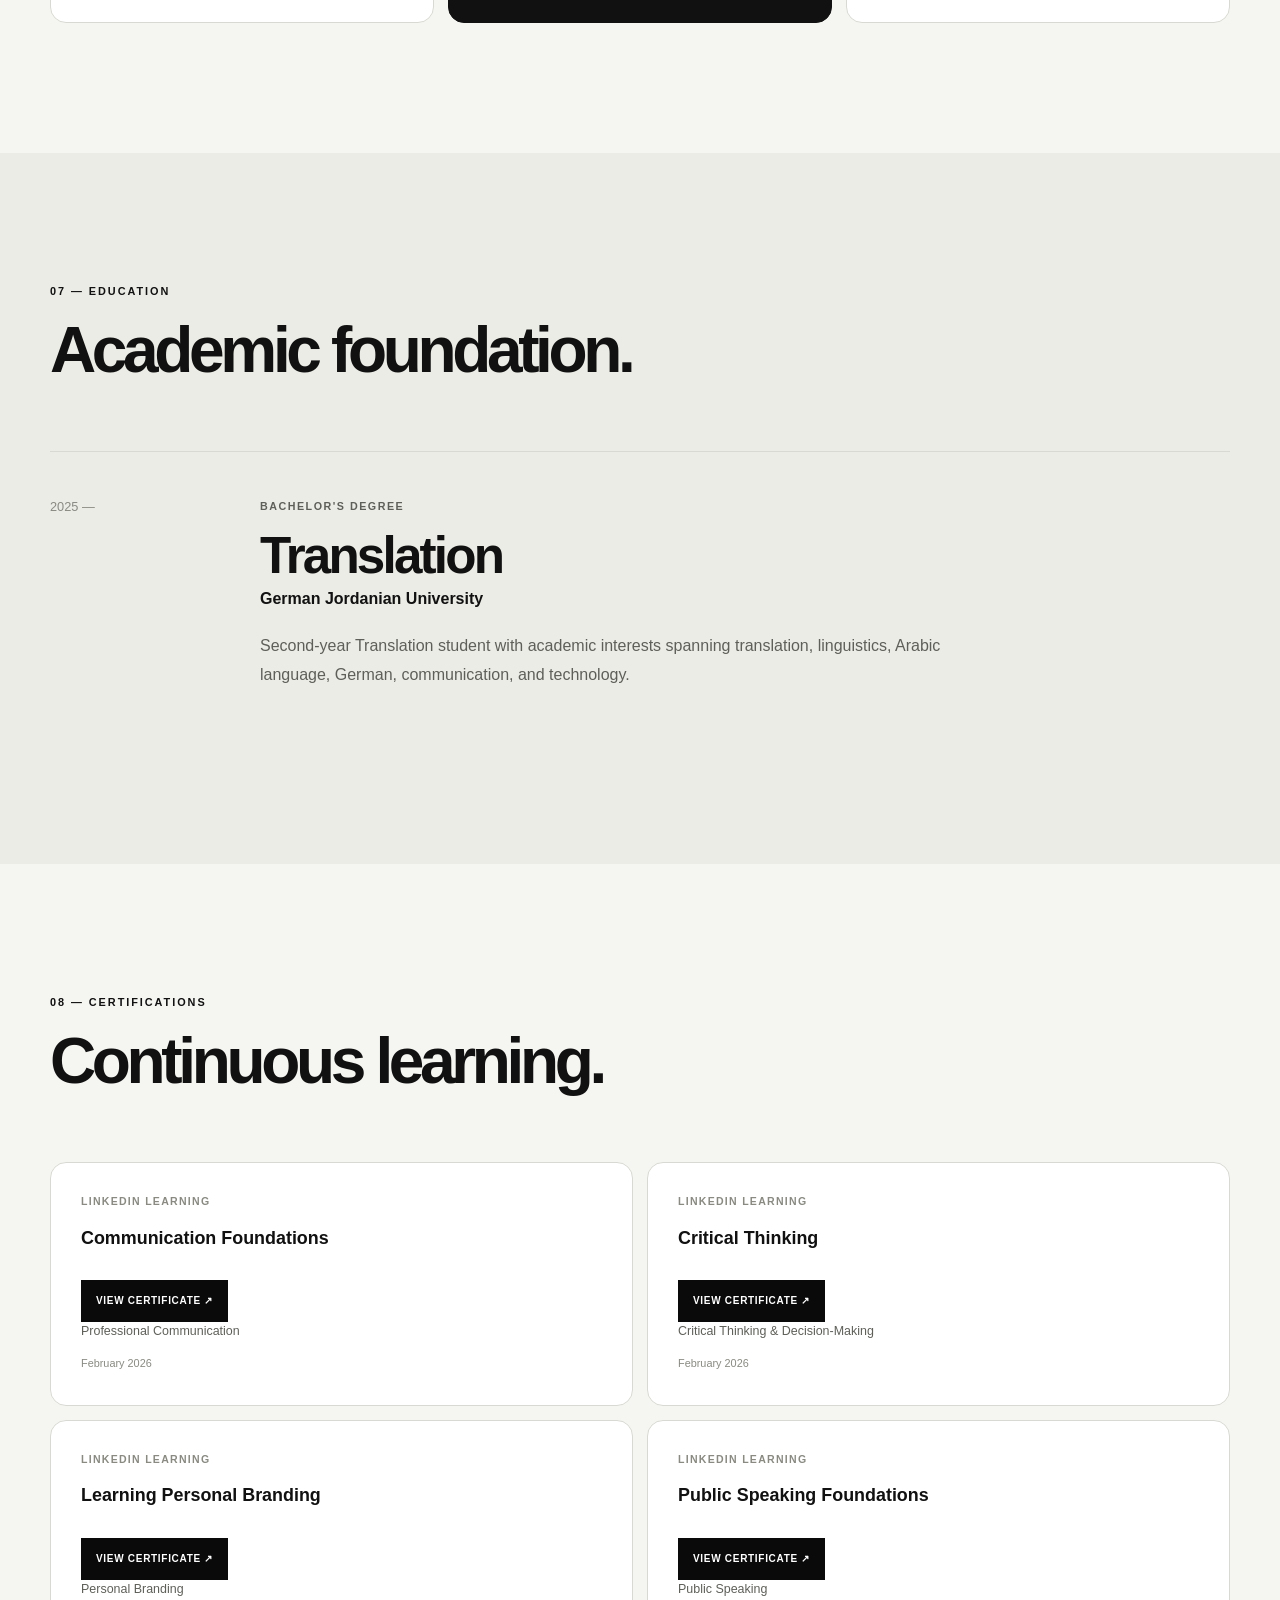
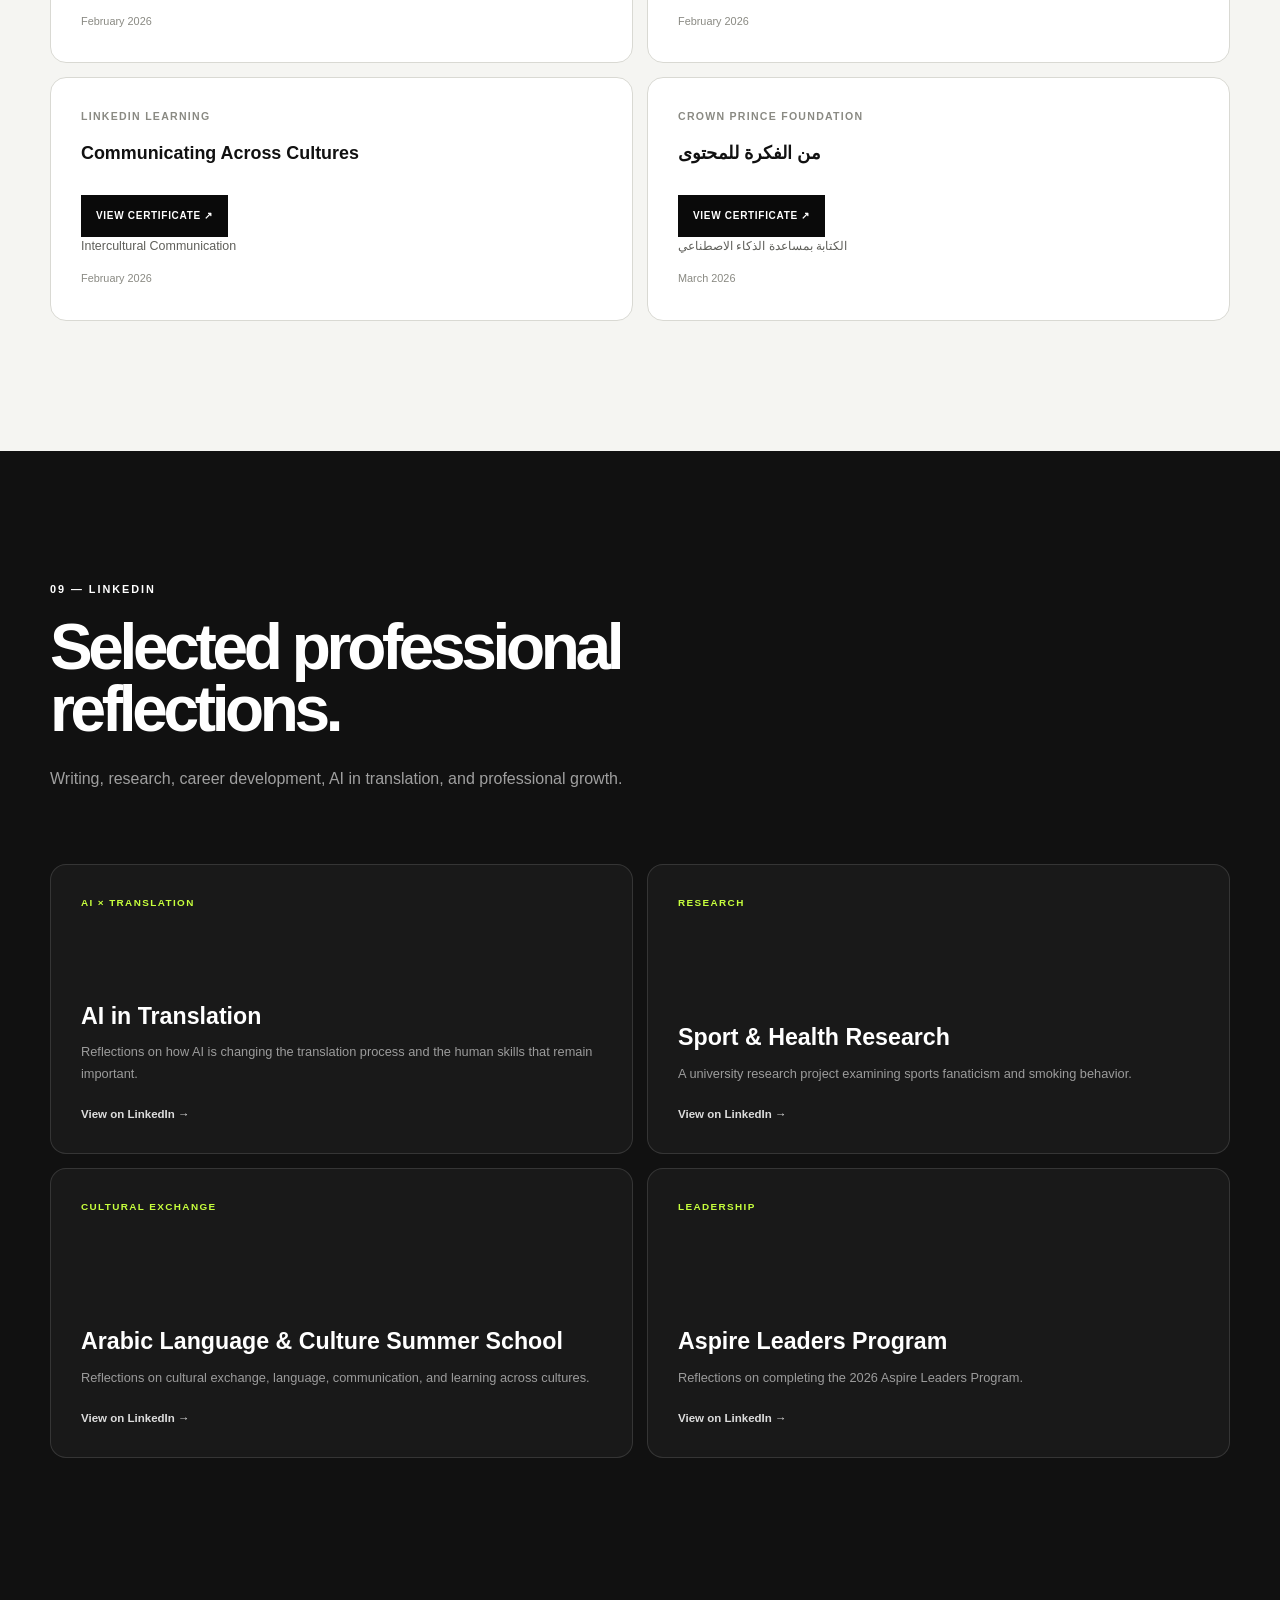
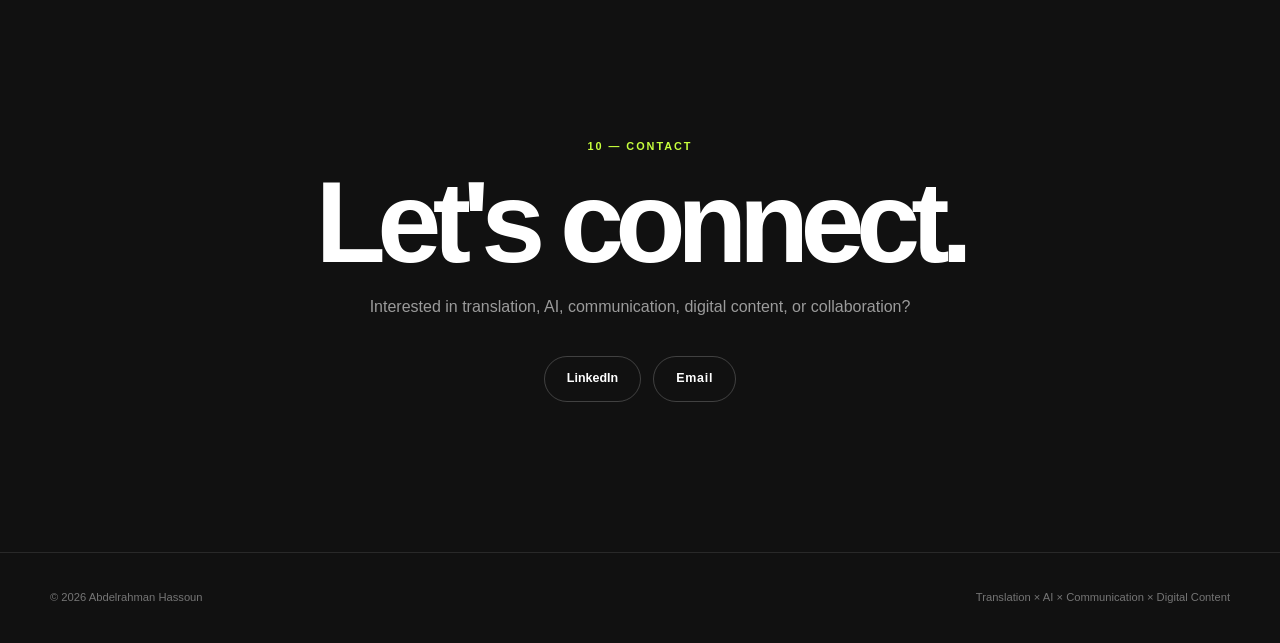
==== commit 0f1e7fb6: "Implement bilingual interface with Arabic support Added bilingual support with Arabic RTL presentati" ====
--- a/index.html
+++ b/index.html
@@ -1944,9 +1944,76 @@
 }
 </style>
 
+<style>
+
+/* Bilingual interface and Arabic RTL presentation */
+.language-toggle-button {
+    display: inline-flex;
+    appearance: none;
+    border: 1px solid currentColor;
+    cursor: pointer;
+    white-space: nowrap;
+    font: inherit;
+    line-height: 1;
+    min-height: 38px;
+    padding: 0 13px;
+    text-transform: none !important;
+    letter-spacing: 0 !important;
+    background: var(--black);
+    color: var(--white-pure);
+    border-color: var(--black);
+}
+.language-toggle-button:hover {
+    background: var(--lime);
+    color: var(--black);
+    border-color: var(--black);
+    transform: translateY(-2px);
+}
+html[dir="rtl"] body {
+    direction: rtl;
+    text-align: right;
+    font-family: Tahoma, Arial, sans-serif;
+}
+html[dir="rtl"] body * { letter-spacing: normal; }
+html[dir="rtl"] h1,
+html[dir="rtl"] h2,
+html[dir="rtl"] h3,
+html[dir="rtl"] h4,
+html[dir="rtl"] h5 {
+    letter-spacing: 0 !important;
+    line-height: 1.22;
+}
+html[dir="rtl"] .nav-container,
+html[dir="rtl"] .hero-grid,
+html[dir="rtl"] .language-library-preview,
+html[dir="rtl"] .experience-role-row,
+html[dir="rtl"] .footer-content { direction: rtl; }
+html[dir="rtl"] .menu-toggle { margin-left: 0; margin-right: auto; }
+html[dir="rtl"] .nav-links { text-align: right; margin-left: 0; margin-right: auto; }
+html[dir="rtl"] .nav-links a { text-align: right; }
+html[dir="rtl"] .language-library-card-count,
+html[dir="rtl"] .language-work-count { text-align: left; }
+html[dir="rtl"] .language-work-button,
+html[dir="rtl"] .language-library-card-button { align-self: flex-start; }
+html[dir="rtl"] .work-modal-header,
+html[dir="rtl"] .video-work-card-info { direction: rtl; text-align: right; }
+html[dir="rtl"] .work-modal-close,
+html[dir="rtl"] .language-toggle-button { font-family: Tahoma, Arial, sans-serif; }
+html[dir="rtl"] .language-library-code-grid,
+html[dir="rtl"] .language-library-mini-grid { direction: rtl; }
+html[dir="rtl"] .project-tags,
+html[dir="rtl"] .language-tags,
+html[dir="rtl"] .language-library-tags { direction: rtl; }
+html[dir="rtl"] .best-student-media-caption,
+html[dir="rtl"] .cross-cultural-media-caption { direction: rtl; }
+@media (max-width: 820px) {
+    .language-toggle-button { min-height: 40px; padding: 0 10px; font-size: 10px; }
+}
+
+</style>
 </head>
 
-<body>
+<body data-english-title="Abdelrahman Hassoun | Translation × AI × Communication" data-arabic-meta-description="ملف أعمال عبدالرحمن حسون في الترجمة والذكاء الاصطناعي والتواصل والمحتوى الرقمي.">
 
     <!-- =========================
          NAVIGATION
@@ -1990,6 +2057,8 @@
             >
                 LinkedIn
             </a>
+
+            <button type="button" class="nav-button language-toggle-button" id="languageToggle" aria-label="Switch website language to Arabic" aria-pressed="false">العربية</button>
 
         </div>
     </header>
@@ -3677,6 +3746,7 @@
                         </article>
                     `;
                 }).join("");
+                if (window.applyPortfolioLanguage) window.applyPortfolioLanguage(window.getPortfolioLanguage(), false);
             }
 
             function openVideoGallery() {
@@ -4098,5 +4168,94 @@
 })();
 </script>
 
+<script>window.PORTFOLIO_TRANSLATIONS = {"text": {"About": "نبذة عني", "Experience": "الخبرة", "Work": "الأعمال", "Projects": "المشاريع", "Education": "التعليم", "Certifications": "الشهادات", "Contact": "تواصل", "LinkedIn": "LinkedIn", "Close": "إغلاق", "Back to Main Portfolio ↗": "العودة إلى الصفحة الرئيسية ↗", "Back to Main Portfolio": "العودة إلى الصفحة الرئيسية", "TRANSLATION × AI × COMMUNICATION × DIGITAL CONTENT": "الترجمة × الذكاء الاصطناعي × التواصل × المحتوى الرقمي", "Translation student and language professional exploring how artificial intelligence can support translation, communication, and digital content creation.": "طالب ترجمة ومهتم بالعمل اللغوي، أستكشف كيف يمكن للذكاء الاصطناعي دعم الترجمة والتواصل وإنشاء المحتوى الرقمي.", "Explore My Work": "استكشف أعمالي", "Get in Touch": "تواصل معي", "Translation": "الترجمة", "Visit GJU ↗": "زيارة الجامعة ↗", "AI": "الذكاء الاصطناعي", "Translation & Content": "الترجمة والمحتوى", "Professional Experience": "الخبرة المهنية", "Visit MLC ↗": "زيارة المركز ↗", "PORTFOLIO": "ملف الأعمال", "Currently": "حاليًا", "Translation Student & Language Professional": "طالب ترجمة ومهتم بالعمل اللغوي", "German Jordanian University": "الجامعة الألمانية الأردنية", "01 — ABOUT ME": "01 — نبذة عني", "Building at the intersection of language and technology.": "أبني مساري عند تقاطع اللغة والتكنولوجيا.", "I am a second-year Translation student at the German Jordanian University with a growing focus on the relationship between language, artificial intelligence, communication, and digital content.": "أنا طالب ترجمة في السنة الثانية بالجامعة الألمانية الأردنية، وينصبّ اهتمامي على العلاقة بين اللغة والذكاء الاصطناعي والتواصل والمحتوى الرقمي.", "My work combines academic study, professional experience, cultural exchange, leadership, and continuous learning.": "يجمع مساري بين الدراسة الأكاديمية والخبرة المهنية والتبادل الثقافي والقيادة والتعلّم المستمر.", "I am particularly interested in the human skills that remain essential when working with AI: critical thinking, communication, cultural awareness, creativity, and judgment.": "أهتم خصوصًا بالمهارات الإنسانية التي تظل أساسية عند العمل باستخدام الذكاء الاصطناعي، مثل التفكير النقدي والتواصل والوعي الثقافي والإبداع وحسن التقدير.", "My professional journey at the Modern Language Center began as an intern and continued with the organization as an official employee.": "بدأت رحلتي المهنية في Modern Language Center (مركز اللغات الحديث) كمتدرب، ثم واصلت العمل مع المركز بصفة موظف رسمي.", "Academic foundation in translation, languages, linguistics, and intercultural communication.": "أساس أكاديمي في الترجمة واللغات واللسانيات والتواصل بين الثقافات.", "Artificial Intelligence": "الذكاء الاصطناعي", "Exploring practical applications of AI in translation, language learning, and digital content.": "استكشاف التطبيقات العملية للذكاء الاصطناعي في الترجمة وتعلّم اللغات والمحتوى الرقمي.", "Communication": "التواصل", "Developing professional communication, public speaking, critical thinking, and cross-cultural communication.": "تطوير مهارات التواصل المهني والتحدث أمام الجمهور والتفكير النقدي والتواصل بين الثقافات.", "02 — PROFESSIONAL EXPERIENCE": "02 — الخبرة المهنية", "From internship to professional experience.": "من التدريب إلى الخبرة المهنية.", "MODERN LANGUAGE CENTER": "مركز اللغات الحديث · MLC", "Intern → Official Employee": "متدرب ← موظف رسمي", "View on LinkedIn ↗": "عرض على LinkedIn ↗", "My journey with the Modern Language Center started through an internship and continued with the organization as an official employee.": "بدأت رحلتي مع مركز اللغات الحديث من خلال التدريب، ثم استمرت بالعمل مع المركز بصفة موظف رسمي.", "Digital Content": "المحتوى الرقمي", "Contributed to language-learning and digital content using AI-assisted workflows and visual content.": "ساهمت في إعداد محتوى تعلّم اللغات والمحتوى الرقمي باستخدام سير عمل مدعوم بالذكاء الاصطناعي وأدوات التصميم البصري.", "View My Digital Content ↗": "عرض أعمالي في المحتوى الرقمي ↗", "Language Content": "محتوى اللغات", "Worked with English, Spanish, Korean, and other language-learning content formats.": "عملت على محتوى تعلّم اللغات بالإنجليزية والإسبانية والكورية ولغات أخرى.", "View My Language Content ↗": "عرض أعمالي في محتوى اللغات ↗", "Representation": "التمثيل والمشاركة", "Represented the Modern Language Center at Y Hala Meet Korea at Haya Cultural Center in Amman.": "مثّلت مركز اللغات الحديث في فعالية Y Hala Meet Korea في مركز هيا الثقافي في عمّان.", "Professional Development": "التطوير المهني", "Developed practical experience in communication, organization, teamwork, and digital work.": "اكتسبت خبرة عملية في التواصل والتنظيم والعمل الجماعي والعمل الرقمي.", "REPRESENTATION": "تمثيل المركز", "Y Hala Meet Korea": "Y Hala Meet Korea", "24–25 July 2026 · Haya Cultural Center · Amman": "24–25 يوليو 2026 · مركز هيا الثقافي · عمّان", "03 — AI & DIGITAL CONTENT": "03 — الذكاء الاصطناعي والمحتوى الرقمي", "Language content built with AI-assisted workflows.": "محتوى لغوي أُنتج باستخدام سير عمل مدعوم بالذكاء الاصطناعي.", "A growing library of multilingual language-learning content developed through visual storytelling, AI-assisted creation, and context-based communication.": "مكتبة متنامية من محتوى تعلّم اللغات متعدد اللغات، طُوّرت من خلال السرد البصري والإنتاج المدعوم بالذكاء الاصطناعي والتواصل القائم على السياق.", "LANGUAGE CONTENT LIBRARY": "مكتبة محتوى اللغات", "One place for all my language work.": "مكان واحد لجميع أعمالي اللغوية.", "Explore my selected daily language content by language. Korean, English, Spanish, German, French, Chinese, and Turkish work are organized in one dedicated library so the main portfolio stays focused and easy to navigate.": "استكشف مختارات من محتوى نصائح اللغات اليومية، مرتبة حسب اللغة. جمعت أعمالي في الكورية والإنجليزية والإسبانية والألمانية والفرنسية والصينية والتركية في مكتبة مستقلة، ليبقى ملف أعمالي الرئيسي منظمًا وسهل التصفح.", "KR · Korean": "KR · الكورية", "EN · English": "EN · الإنجليزية", "ES · Spanish": "ES · الإسبانية", "DE · German": "DE · الألمانية", "FR · French": "FR · الفرنسية", "ZH · Chinese": "ZH · الصينية", "TR · Turkish": "TR · التركية", "Explore My Language Work ↗": "استكشف أعمالي اللغوية ↗", "LANGUAGE LIBRARY": "مكتبة اللغات", "07 LANGUAGES": "7 لغات", "Selected visual work": "نماذج من الأعمال البصرية", "Open library →": "افتح المكتبة ←", "AI VISUAL CONTENT": "المحتوى البصري بالذكاء الاصطناعي", "AI-Assisted Visual Storytelling": "السرد البصري المدعوم بالذكاء الاصطناعي", "Selected video projects created from concept to final output, combining scripting, visual direction, AI-assisted production, and editing.": "مجموعة مختارة من مشاريع الفيديو التي طُوّرت من الفكرة إلى المنتج النهائي، وجمعت بين كتابة النص والتوجيه البصري والإنتاج المدعوم بالذكاء الاصطناعي والمونتاج.", "VIDEO": "فيديو", "09 selected videos": "9 فيديوهات مختارة", "Explore the video work.": "استكشف أعمال الفيديو.", "A selected set of language, educational, and promotional video projects developed through AI-assisted visual workflows.": "مجموعة مختارة من مشاريع الفيديو اللغوية والتعليمية والإعلانية، أُنتجت باستخدام سير عمل بصري مدعوم بالذكاء الاصطناعي.", "View My Video Work ↗": "عرض أعمال الفيديو ↗", "04 — SELECTED PROJECTS": "04 — مشاريع مختارة", "Academic and personal work.": "أعمال أكاديمية ومشاريع شخصية.", "PROJECT 01": "المشروع 01", "UNIVERSITY · SPORT & HEALTH": "مشروع جامعي · الرياضة والصحة", "Sports Fanaticism & Smoking Behavior": "التعصب الرياضي وسلوك التدخين", "A group research project examining whether sports fanaticism may influence smoking behavior among sports fans.": "مشروع بحثي جماعي يدرس احتمال تأثير التعصب الرياضي في سلوك التدخين لدى المشجعين الرياضيين.", "81 Participants": "81 مشاركًا", "Survey": "استبيان", "Interviews": "مقابلات", "Field Observation": "ملاحظة ميدانية", "The research explored stress as a possible mediating factor and examined the role of personal habits and social environments.": "استكشف البحث التوتر بوصفه عاملًا وسيطًا محتملًا، كما تناول دور العادات الشخصية والبيئات الاجتماعية.", "Group Leader": "قائد المجموعة", "View Project Report ↗": "عرض تقرير المشروع ↗", "View Project on LinkedIn ↗": "عرض المشروع على LinkedIn ↗", "PROJECT 02": "المشروع 02", "AI × TRANSLATION": "الذكاء الاصطناعي × الترجمة", "AI-Assisted Translation Exploration": "استكشاف الترجمة المدعومة بالذكاء الاصطناعي", "A personal exploration of how AI-generated translations can be evaluated beyond literal linguistic accuracy.": "استكشاف شخصي لكيفية تقييم الترجمات التي ينتجها الذكاء الاصطناعي بما يتجاوز الدقة اللغوية الحرفية.", "The experiment compared an Arabic phrase with an AI-generated English translation while considering meaning, emotion, context, and cultural nuance.": "قارنت التجربة عبارة عربية بترجمة إنجليزية مولّدة بالذكاء الاصطناعي، مع مراعاة المعنى والعاطفة والسياق والفروق الثقافية الدقيقة.", "Arabic": "العربية", "AI Translation": "ترجمة بالذكاء الاصطناعي", "Personal Exploration": "استكشاف شخصي", "PROJECT 03": "المشروع 03", "CULTURAL EXCHANGE": "تبادل ثقافي", "Arabic Language & Culture Summer School": "المدرسة الصيفية للغة العربية والثقافة", "Participated in a cultural exchange experience with German students from Goethe University Frankfurt and the University of Hamburg.": "شاركت في تجربة تبادل ثقافي مع طلاب ألمان من جامعة غوته في فرانكفورت وجامعة هامبورغ.", "Contributed to cultural exchange by introducing aspects of Jordanian culture, traditions, and hospitality while learning from the participants' cultural backgrounds.": "ساهمت في التبادل الثقافي من خلال التعريف بجوانب من الثقافة الأردنية والتقاليد والضيافة، والتعرّف في المقابل على الخلفيات الثقافية للمشاركين.", "Best Student": "أفضل طالب", "05 — LEADERSHIP & DEVELOPMENT": "05 — القيادة والتطوير", "Aspire Leaders Program": "برنامج Aspire Leaders", "2026 Aspire Leaders Program": "برنامج Aspire Leaders لعام 2026", "Successfully completed the 2026 Aspire Leaders Program at Aspire Institute through a nine-week learning experience with approximately 40 hours of coursework.": "أتممت بنجاح برنامج Aspire Leaders لعام 2026 في Aspire Institute، من خلال تجربة تعليمية امتدت تسعة أسابيع وشملت نحو 40 ساعة من الدورات والمهام التعليمية.", "99/100": "99/100", "Final Assessment": "التقييم النهائي", "40h": "40 ساعة", "Coursework": "ساعات دراسية", "9": "9", "Weeks": "أسابيع", "The program focused on leadership development, critical thinking, communication, self-awareness, and positive social impact.": "ركّز البرنامج على تطوير القيادة والتفكير النقدي والتواصل والوعي الذاتي وتحقيق أثر اجتماعي إيجابي.", "Program Completion": "إتمام البرنامج", "Successfully completed all required modules and the final assessment.": "أتممت جميع الوحدات المطلوبة والتقييم النهائي بنجاح.", "View Certificate ↗": "عرض الشهادة ↗", "View Completion Proof ↗": "عرض إثبات الإتمام ↗", "View LinkedIn Post ↗": "عرض المنشور على LinkedIn ↗", "06 — CULTURAL EXCHANGE & LEADERSHIP": "06 — التبادل الثقافي والقيادة", "Communication across cultures.": "التواصل بين الثقافات.", "Arabic Language & Culture": "اللغة العربية والثقافة", "Participated in an Arabic Language and Culture Summer School and worked as a cultural exchange partner with German students.": "شاركت في المدرسة الصيفية للغة العربية والثقافة، وعملت شريكًا في التبادل الثقافي مع طلاب ألمان.", "View Photo ↗": "عرض الصورة ↗", "Selected as Best Student during the cultural exchange experience.": "تم اختياري كأفضل طالب خلال تجربة التبادل الثقافي.", "Recognition by Dr. Khalida Radaydeh and Dr. Lubna Muawad.": "جاء هذا التكريم بتقدير من الدكتورة خالدة ردايدة والدكتورة لبنى معوّض.", "View Photos & Video ↗": "عرض الصور والفيديو ↗", "Cross-Cultural Communication": "التواصل بين الثقافات", "Developed practical experience in presenting Jordanian culture and engaging in intercultural communication.": "اكتسبت خبرة عملية في تقديم الثقافة الأردنية والمشاركة في التواصل بين الثقافات.", "07 — EDUCATION": "07 — التعليم", "Academic foundation.": "المسار الأكاديمي.", "BACHELOR'S DEGREE": "درجة البكالوريوس", "Second-year Translation student with academic interests spanning translation, linguistics, Arabic language, German, communication, and technology.": "طالب ترجمة في السنة الثانية، وتشمل اهتماماتي الأكاديمية الترجمة واللسانيات واللغة العربية والألمانية والتواصل والتكنولوجيا.", "08 — CERTIFICATIONS": "08 — الشهادات", "Continuous learning.": "التعلّم المستمر.", "LinkedIn Learning": "LinkedIn Learning", "Communication Foundations": "أساسيات التواصل", "Professional Communication": "التواصل المهني", "February 2026": "فبراير 2026", "Critical Thinking": "التفكير النقدي", "Critical Thinking & Decision-Making": "التفكير النقدي واتخاذ القرار", "Learning Personal Branding": "تعلّم بناء العلامة الشخصية", "Personal Branding": "العلامة الشخصية", "Public Speaking Foundations": "أساسيات التحدث أمام الجمهور", "Public Speaking": "التحدث أمام الجمهور", "Communicating Across Cultures": "التواصل بين الثقافات", "Intercultural Communication": "التواصل بين الثقافات", "Crown Prince Foundation": "مؤسسة ولي العهد", "من الفكرة للمحتوى": "من الفكرة للمحتوى", "الكتابة بمساعدة الذكاء الاصطناعي": "الكتابة بمساعدة الذكاء الاصطناعي", "March 2026": "مارس 2026", "09 — LINKEDIN": "09 — LinkedIn", "Selected professional reflections.": "مختارات من آرائي المهنية.", "Writing, research, career development, AI in translation, and professional growth.": "الكتابة والبحث والتطوير المهني والذكاء الاصطناعي في الترجمة والنمو الوظيفي.", "AI in Translation": "الذكاء الاصطناعي في الترجمة", "Reflections on how AI is changing the translation process and the human skills that remain important.": "تأملات حول كيفية تغيير الذكاء الاصطناعي لعملية الترجمة والمهارات الإنسانية التي تظل مهمة.", "View on LinkedIn →": "عرض على LinkedIn ←", "RESEARCH": "بحث", "Sport & Health Research": "بحث الرياضة والصحة", "A university research project examining sports fanaticism and smoking behavior.": "مشروع بحث جامعي يدرس العلاقة بين التعصب الرياضي وسلوك التدخين.", "Reflections on cultural exchange, language, communication, and learning across cultures.": "تأملات حول التبادل الثقافي واللغة والتواصل والتعلّم عبر الثقافات.", "LEADERSHIP": "قيادة", "Reflections on completing the 2026 Aspire Leaders Program.": "تأملات حول إتمام برنامج Aspire Leaders لعام 2026.", "10 — CONTACT": "10 — التواصل", "Let's connect.": "لنتواصل.", "Interested in translation, AI, communication, digital content, or collaboration?": "هل تهتم بالترجمة أو الذكاء الاصطناعي أو التواصل أو المحتوى الرقمي أو التعاون المهني؟", "Email": "البريد الإلكتروني", "Abdelrahman Hassoun": "عبدالرحمن حسون", "Translation × AI × Communication × Digital Content": "الترجمة × الذكاء الاصطناعي × التواصل × المحتوى الرقمي", "Selected Video Work": "مختارات من أعمال الفيديو", "Selected video projects created from concept to final output.": "مجموعة مختارة من مشاريع الفيديو التي طُوّرت من الفكرة إلى المنتج النهائي.", "Your browser does not support the video element.": "متصفحك لا يدعم تشغيل الفيديو.", "CULTURAL EXCHANGE & RECOGNITION": "التبادل الثقافي والتكريم", "Best Student — Selected Moments": "أفضل طالب — لحظات مختارة", "Photos and video from the Arabic Language & Culture Summer School experience and Best Student recognition.": "صور وفيديو من تجربة المدرسة الصيفية للغة العربية والثقافة وتكريم أفضل طالب.", "Recognition Moment": "لحظة التكريم", "· Photo": "· صورة", "Certificate Moment": "لحظة الشهادة", "· Video": "· فيديو", "Cultural Exchange Event": "فعالية التبادل الثقافي", "CROSS-CULTURAL COMMUNICATION": "التواصل بين الثقافات", "Cultural Exchange — Selected Moments": "التبادل الثقافي — لحظات مختارة", "Photos and video documenting cultural exchange, Jordanian culture, and shared experiences during the program.": "صور وفيديو توثّق التبادل الثقافي والثقافة الأردنية والتجارب المشتركة خلال البرنامج.", "Cultural Exchange": "التبادل الثقافي", "Shared Experience": "تجربة مشتركة", "Jordanian Hospitality": "الضيافة الأردنية", "Arabic Language & Culture — Group Moment": "اللغة العربية والثقافة — صورة جماعية", "ENGLISH · AI-ASSISTED CONTENT": "الإنجليزية · محتوى مدعوم بالذكاء الاصطناعي", "Aya Avatar English — TOEFL / IELTS": "محتوى أفاتار آية للإنجليزية — TOEFL / IELTS", "AI-avatar English content focused on TOEFL / IELTS.": "محتوى باللغة الإنجليزية باستخدام أفاتار بالذكاء الاصطناعي، ويركّز على التحضير لاختباري TOEFL وIELTS.", "GERMAN · LANGUAGE CONTENT": "الألمانية · محتوى لغوي", "Nursing German B2": "الألمانية للتمريض — B2", "German-language video content built around nursing-related communication.": "محتوى فيديو باللغة الألمانية يركّز على التواصل والمصطلحات المرتبطة بمجال التمريض.", "STUDY ABROAD · PROMOTIONAL CONTENT": "الدراسة في الخارج · محتوى إعلاني", "Asia + Study Abroad Reel": "فيديو آسيا والدراسة في الخارج", "A short study-abroad promotional reel focused on Asia.": "فيديو ترويجي قصير يعرّف بخدمات الدراسة في الخارج ويركّز على آسيا.", "MLC · AI-ASSISTED VIDEO": "MLC · فيديو مدعوم بالذكاء الاصطناعي", "MLC Language Content Video": "فيديو محتوى مركز اللغات الحديث", "Language-center video content featuring an AI presenter.": "فيديو لمركز اللغات الحديث يتضمن مقدمًا افتراضيًا مدعومًا بالذكاء الاصطناعي.", "MLC · PROMOTIONAL CONTENT": "MLC · محتوى إعلاني", "English Courses — Starting 25 October 2026": "دورات اللغة الإنجليزية — تبدأ في 25 أكتوبر 2026", "Promotional announcement for English language courses starting on 25 October 2026 at the Modern Language Center.": "إعلان عن بدء دورات اللغة الإنجليزية في مركز اللغات الحديث بتاريخ 25 أكتوبر 2026.", "MLC · GERMAN COURSE ANNOUNCEMENT": "MLC · إعلان دورات اللغة الألمانية", "German Courses — Starting 1 November 2026": "دورات اللغة الألمانية — تبدأ في 1 نوفمبر 2026", "AI-assisted promotional video announcing German language courses at the Modern Language Center, starting on 1 November 2026.": "فيديو ترويجي مدعوم بالذكاء الاصطناعي للإعلان عن دورات اللغة الألمانية في مركز اللغات الحديث، والتي تبدأ في 1 نوفمبر 2026.", "MLC · ÖSD EXAM PREPARATION": "MLC · التحضير لامتحان ÖSD", "ÖSD Preparation Courses — One Day Before the Exam": "الدورات التحضيرية لامتحان ÖSD — قبل الامتحان بيوم", "Promotional announcement for preparatory courses held at the Modern Language Center one day before ÖSD examinations.": "إعلان عن الدورات التحضيرية التي يعقدها مركز اللغات الحديث قبل امتحان ÖSD بيوم واحد.", "Study Abroad Services": "خدمات الدراسة في الخارج", "Promotional video presenting the Modern Language Center’s study-abroad services.": "فيديو ترويجي يعرّف بخدمات الدراسة في الخارج التي يقدمها مركز اللغات الحديث.", "CHINESE · LANGUAGE & STUDY ABROAD": "الصينية · اللغة والدراسة في الخارج", "01 · ENGLISH · AI-ASSISTED CONTENT": "01 · الإنجليزية · محتوى مدعوم بالذكاء الاصطناعي", "02 · GERMAN · LANGUAGE CONTENT": "02 · الألمانية · محتوى لغوي", "03 · STUDY ABROAD · PROMOTIONAL CONTENT": "03 · الدراسة في الخارج · محتوى إعلاني", "04 · MLC · AI-ASSISTED VIDEO": "04 · MLC · فيديو مدعوم بالذكاء الاصطناعي", "05 · MLC · PROMOTIONAL CONTENT": "05 · MLC · محتوى إعلاني", "06 · MLC · GERMAN COURSE ANNOUNCEMENT": "06 · MLC · إعلان دورات اللغة الألمانية", "07 · MLC · ÖSD EXAM PREPARATION": "07 · MLC · التحضير لامتحان ÖSD", "08 · STUDY ABROAD · PROMOTIONAL CONTENT": "08 · الدراسة في الخارج · محتوى إعلاني", "09 · CHINESE · LANGUAGE & STUDY ABROAD": "09 · الصينية · اللغة والدراسة في الخارج", "Chinese Courses & Study Abroad Services": "دورات اللغة الصينية وخدمات الدراسة في الخارج", "Chinese-language promotional video combining Chinese course information with study-abroad services, with careful attention to pronunciation, articulation, and translation accuracy.": "فيديو إعلاني باللغة الصينية يجمع بين التعريف بدورات اللغة الصينية وخدمات الدراسة في الخارج، مع عناية خاصة بالتدقيق في النطق ومخارج الحروف ودقة الترجمة."}, "attrs": {"Abdelrahman Hassoun Home": "الصفحة الرئيسية لعبدالرحمن حسون", "Open navigation menu": "فتح قائمة التنقل", "Visit German Jordanian University website": "زيارة موقع الجامعة الألمانية الأردنية", "Visit Modern Language Center website": "زيارة موقع مركز اللغات الحديث", "Abdelrahman Hassoun": "عبدالرحمن حسون", "Open the Sports Fanaticism and Smoking Behavior project report": "فتح تقرير مشروع التعصب الرياضي وسلوك التدخين", "Email Abdelrahman Hassoun at hasoun.work@gmail.com": "مراسلة عبدالرحمن حسون على البريد الإلكتروني hasoun.work@gmail.com", "Close video work gallery": "إغلاق معرض أعمال الفيديو", "Best Student recognition moment at the German Jordanian University": "لحظة تكريم أفضل طالب في الجامعة الألمانية الأردنية", "Best Student certificate moment during the cultural exchange program": "لحظة استلام شهادة أفضل طالب خلال برنامج التبادل الثقافي", "Cultural exchange group activity in Jordan": "نشاط جماعي ضمن التبادل الثقافي في الأردن", "Cultural exchange moment with a German participant": "لحظة من التبادل الثقافي مع أحد المشاركين الألمان", "Jordanian hospitality and cultural exchange gathering": "لقاء للضيافة الأردنية والتبادل الثقافي", "Arabic Language and Culture Summer School group photo": "صورة جماعية للمدرسة الصيفية للغة العربية والثقافة"}};</script>
+
+<script>
+(function () {
+    const dictionaries = window.PORTFOLIO_TRANSLATIONS || {};
+    const textMap = dictionaries.text || {};
+    const attrMap = dictionaries.attrs || {};
+    const button = document.getElementById('languageToggle');
+    const textOriginals = new WeakMap();
+
+    function currentLanguage() {
+        return document.documentElement.lang === 'ar' ? 'ar' : 'en';
+    }
+
+    function translateTextNodes(language) {
+        const walker = document.createTreeWalker(document.body, NodeFilter.SHOW_TEXT, {
+            acceptNode(node) {
+                const parent = node.parentElement;
+                if (!parent || parent.closest('script, style, noscript, textarea, input, select, option')) return NodeFilter.FILTER_REJECT;
+                return node.nodeValue.trim() ? NodeFilter.FILTER_ACCEPT : NodeFilter.FILTER_REJECT;
+            }
+        });
+        const nodes = [];
+        while (walker.nextNode()) nodes.push(walker.currentNode);
+        nodes.forEach(node => {
+            if (!textOriginals.has(node)) textOriginals.set(node, node.nodeValue);
+            const original = textOriginals.get(node);
+            const leading = (original.match(/^\s*/) || [''])[0];
+            const trailing = (original.match(/\s*$/) || [''])[0];
+            const key = original.trim().replace(/\s+/g, ' ');
+            const translated = textMap[key];
+            node.nodeValue = leading + (language === 'ar' && translated ? translated : key) + trailing;
+        });
+    }
+
+    function translateAttributes(language) {
+        document.querySelectorAll('[aria-label], [alt], [title], [placeholder]').forEach(el => {
+            ['aria-label', 'alt', 'title', 'placeholder'].forEach(attr => {
+                if (!el.hasAttribute(attr)) return;
+                const dataKey = 'portfolioOriginal' + attr.replace(/(^|-)(\w)/g, (_, a, b) => b.toUpperCase());
+                if (!el.dataset[dataKey]) el.dataset[dataKey] = el.getAttribute(attr);
+                const original = el.dataset[dataKey];
+                el.setAttribute(attr, language === 'ar' && attrMap[original] ? attrMap[original] : original);
+            });
+        });
+    }
+
+    function applyLanguage(language, persist = true) {
+        language = language === 'ar' ? 'ar' : 'en';
+        document.documentElement.lang = language;
+        document.documentElement.dir = language === 'ar' ? 'rtl' : 'ltr';
+        document.body.classList.toggle('site-arabic', language === 'ar');
+        translateTextNodes(language);
+        translateAttributes(language);
+        if (button) {
+            button.textContent = language === 'ar' ? 'English' : 'العربية';
+            button.setAttribute('aria-label', language === 'ar' ? 'Switch website language to English' : 'تغيير لغة الموقع إلى العربية');
+            button.setAttribute('aria-pressed', language === 'ar' ? 'true' : 'false');
+        }
+        if (language === 'ar') {
+            document.title = document.title === 'Abdelrahman Hassoun | Translation × AI × Communication'
+                ? 'عبدالرحمن حسون | الترجمة والذكاء الاصطناعي والتواصل'
+                : (document.title === 'Language Content Library | Abdelrahman Hassoun'
+                    ? 'مكتبة محتوى اللغات | عبدالرحمن حسون' : document.title);
+        } else {
+            document.title = document.body.dataset.englishTitle || (document.documentElement.dataset.pageTitleEn || document.title);
+        }
+        const description = document.querySelector('meta[name="description"]');
+        if (description) {
+            if (!description.dataset.englishContent) description.dataset.englishContent = description.getAttribute('content') || '';
+            description.setAttribute('content', language === 'ar'
+                ? (document.body.dataset.arabicMetaDescription || 'ملف أعمال عبدالرحمن حسون في الترجمة والذكاء الاصطناعي والتواصل والمحتوى الرقمي.')
+                : description.dataset.englishContent);
+        }
+        if (persist) {
+            try { localStorage.setItem('abdelrahmanPortfolioLanguage', language); } catch (e) {}
+        }
+    }
+
+    window.applyPortfolioLanguage = applyLanguage;
+    window.getPortfolioLanguage = currentLanguage;
+    if (button) button.addEventListener('click', () => applyLanguage(currentLanguage() === 'ar' ? 'en' : 'ar'));
+
+    let saved = 'en';
+    try { saved = localStorage.getItem('abdelrahmanPortfolioLanguage') || 'en'; } catch (e) {}
+    applyLanguage(saved, false);
+})();
+</script>
+
 </body>
 </html>
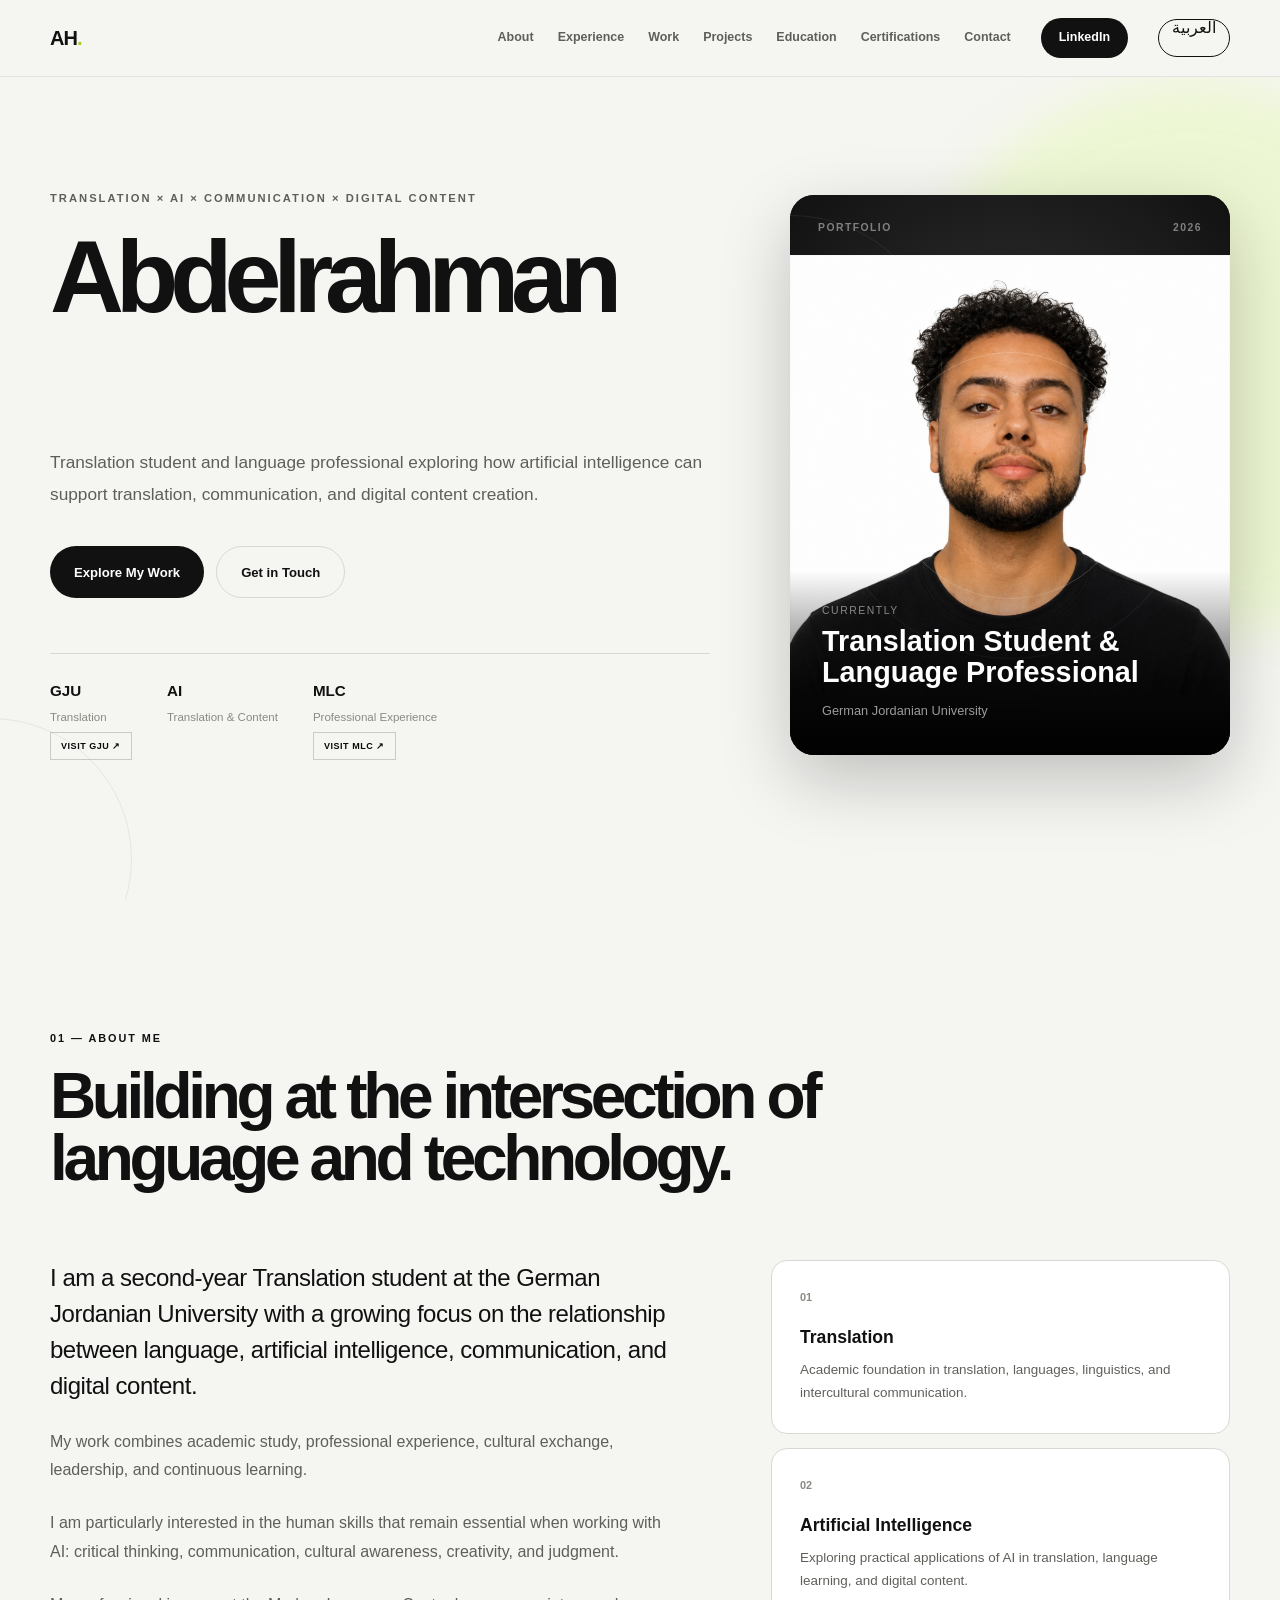
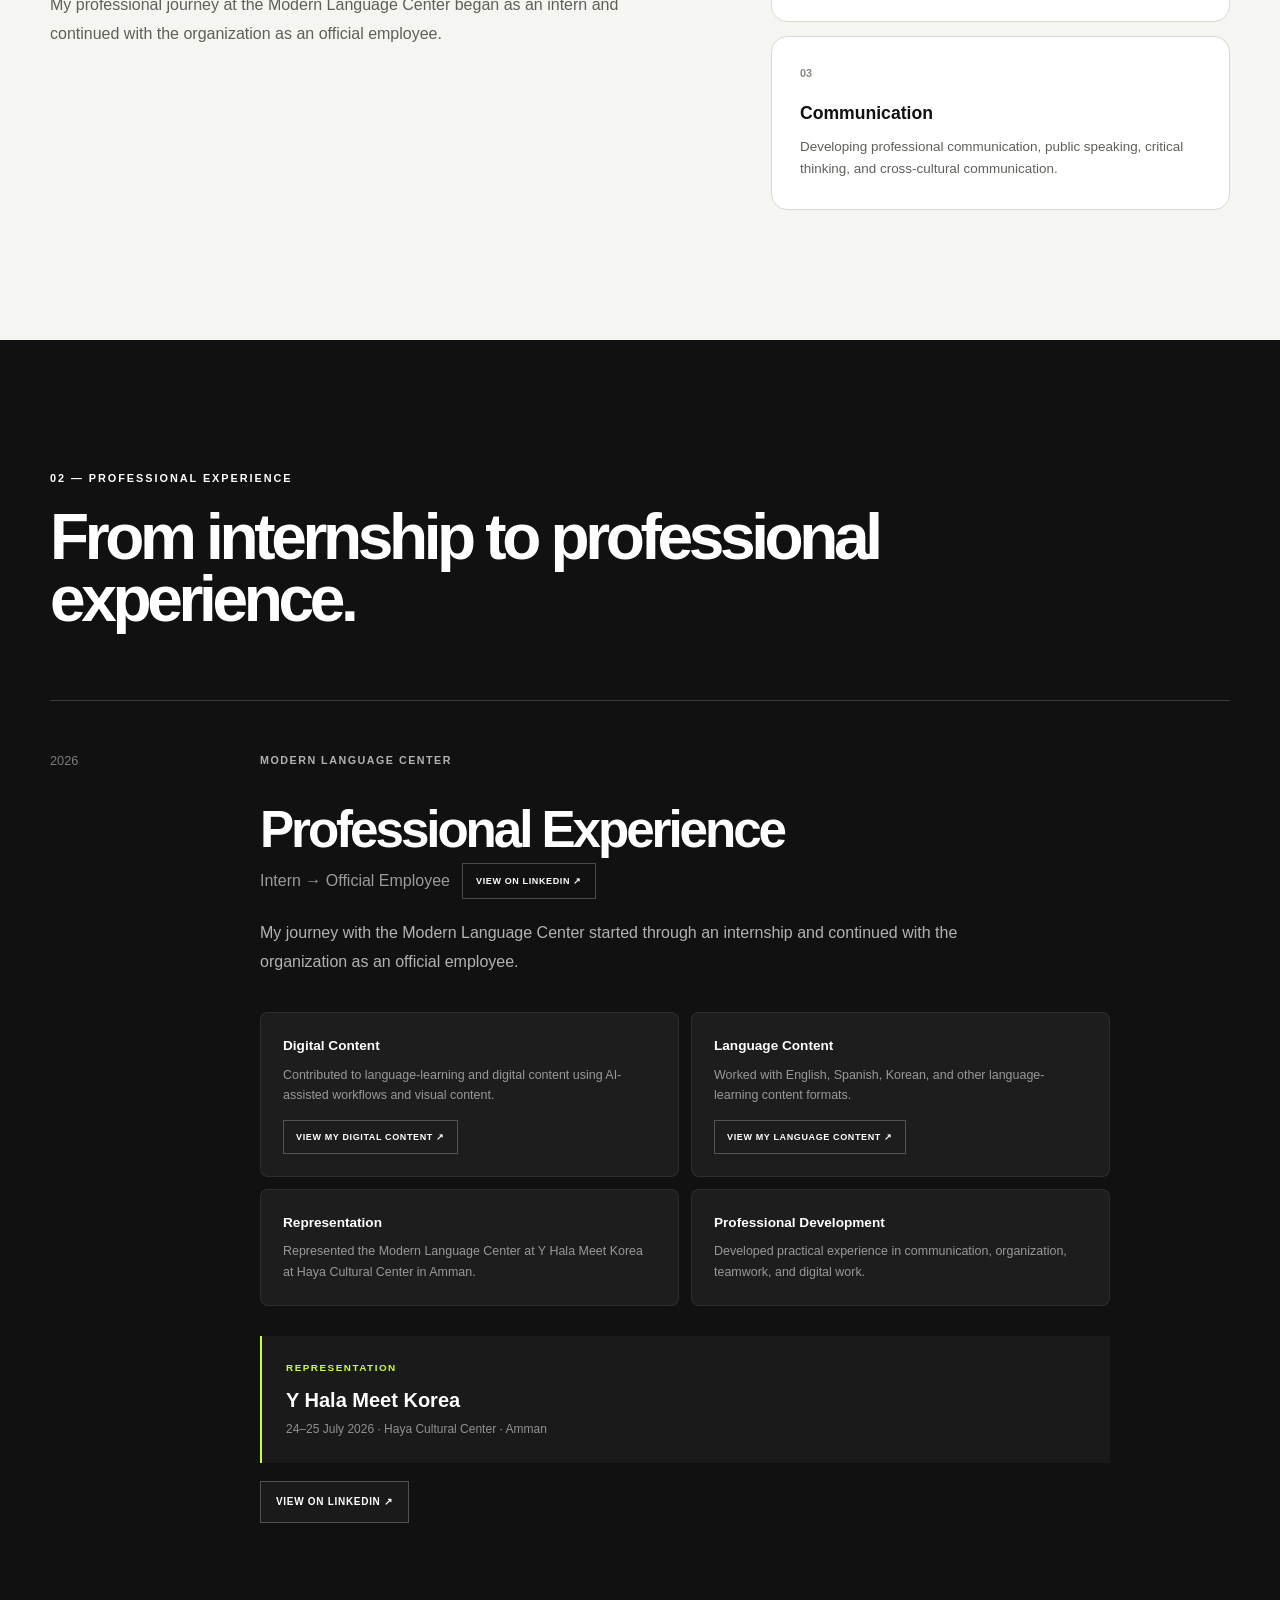
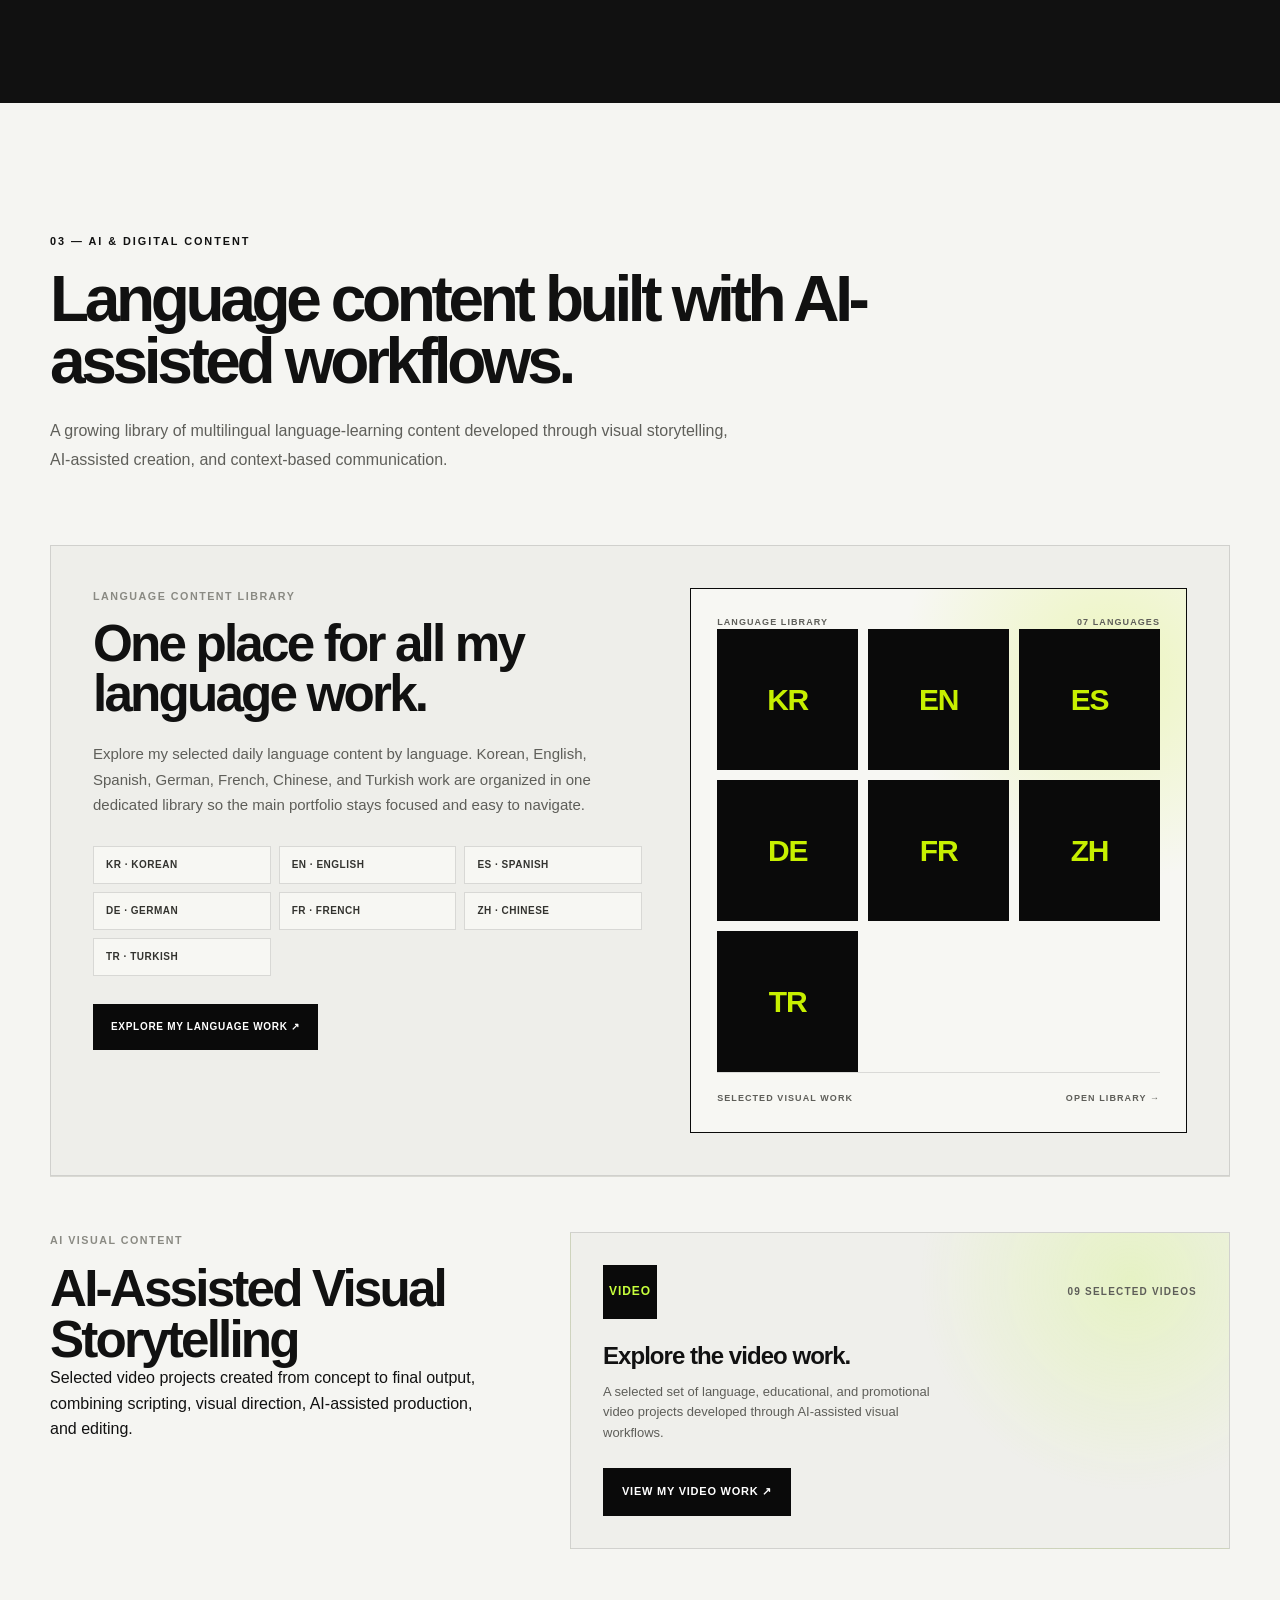
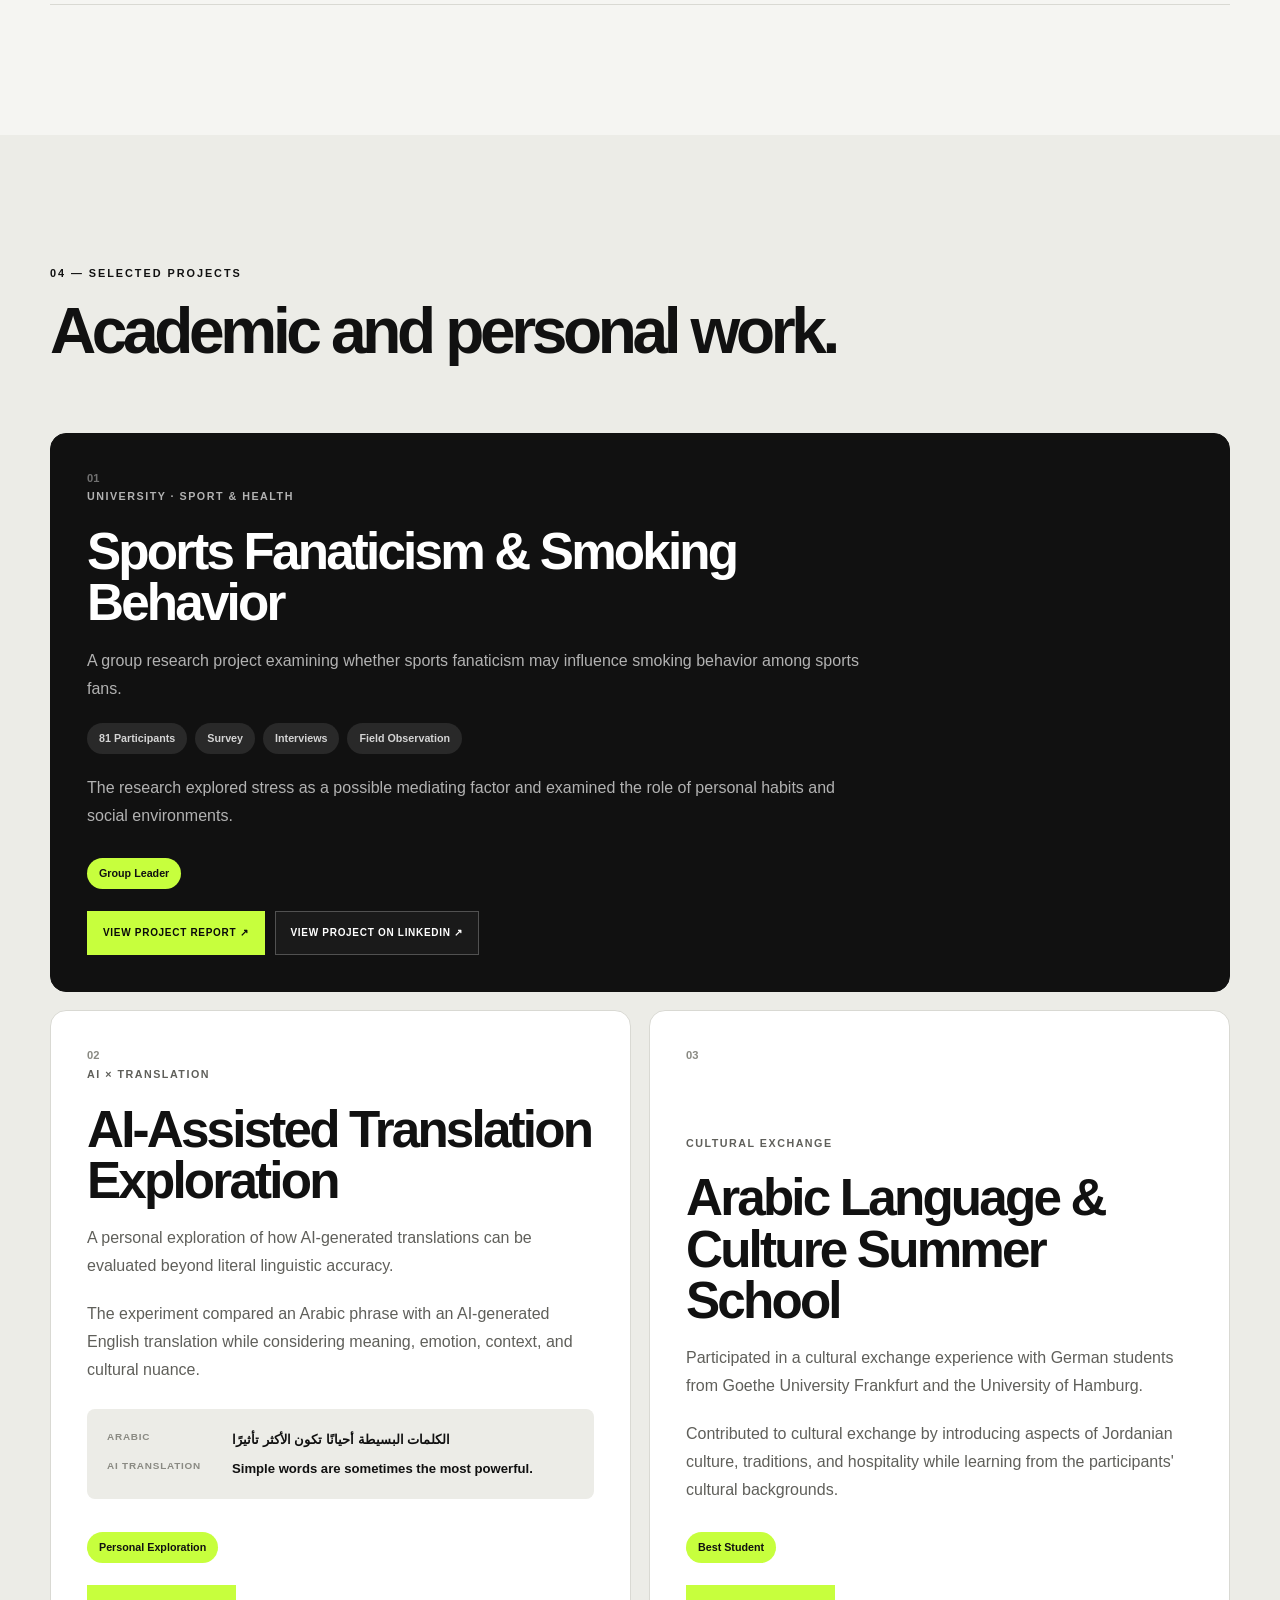
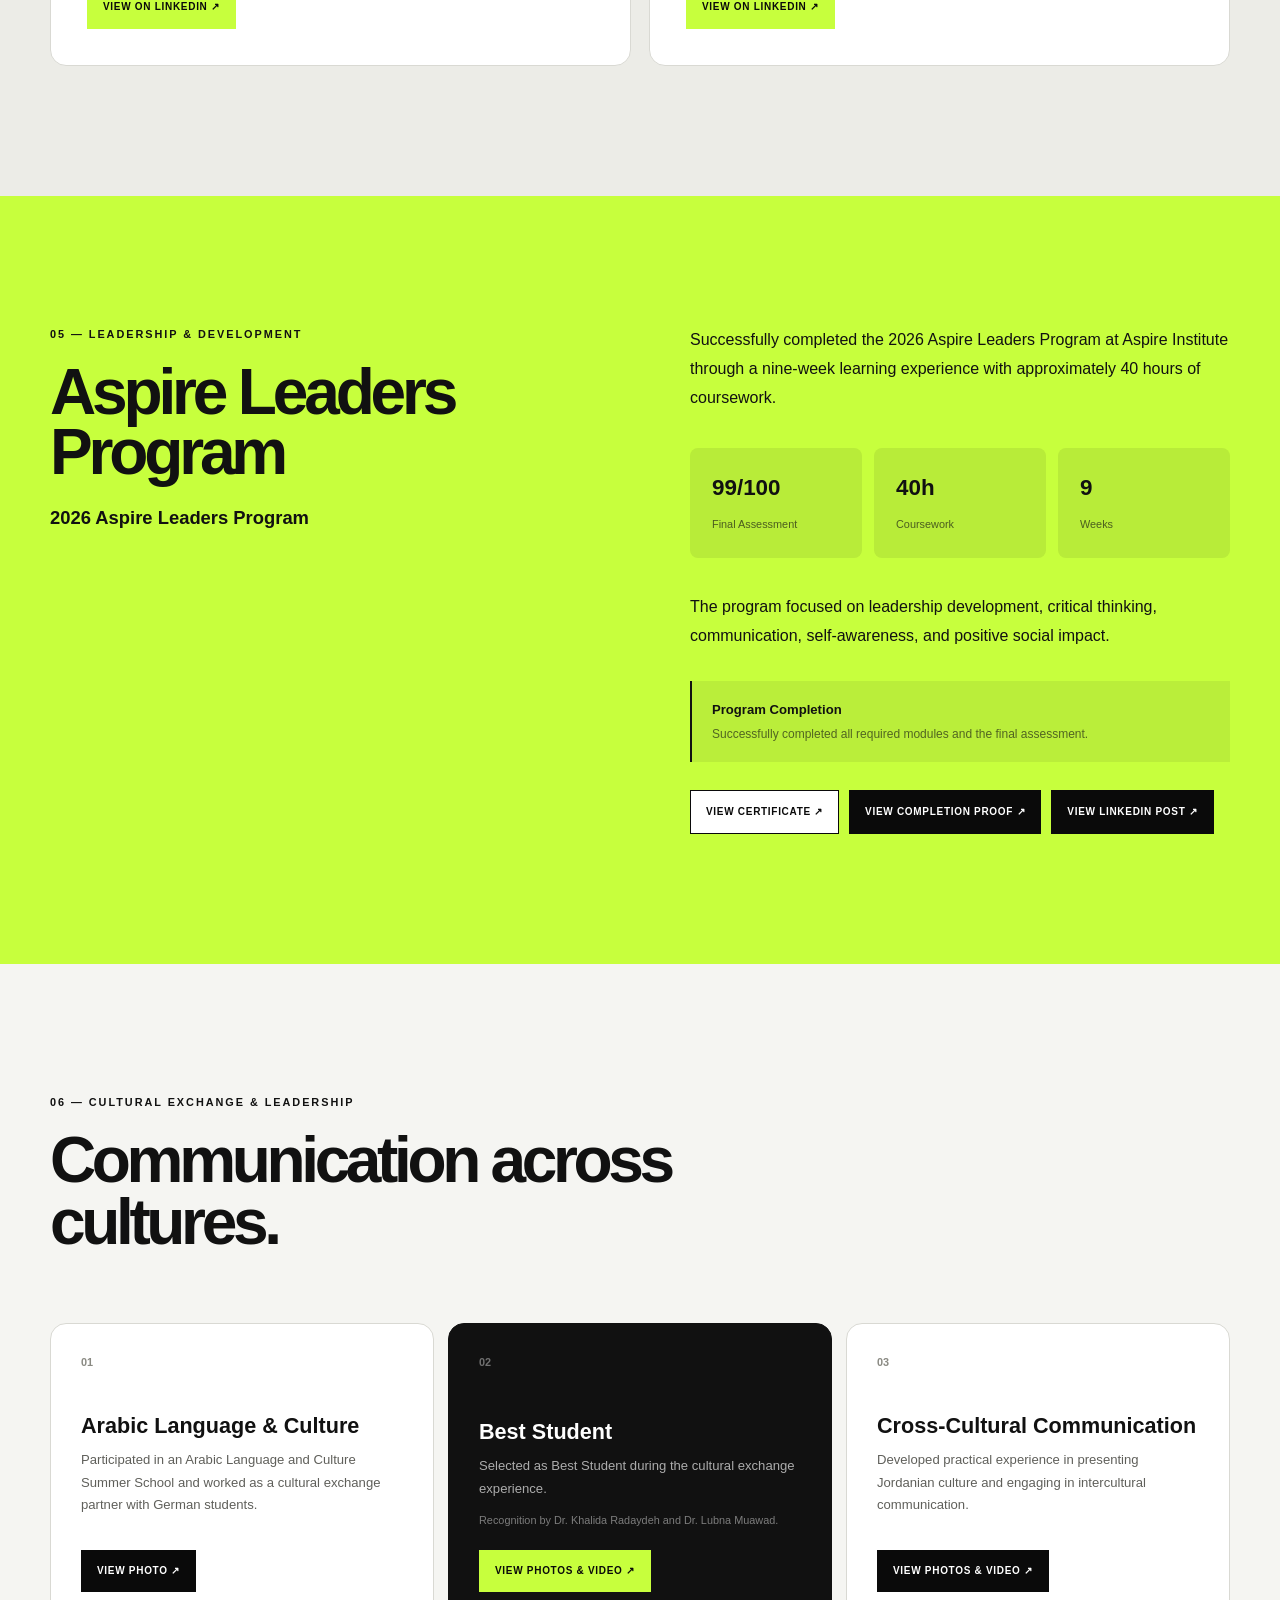
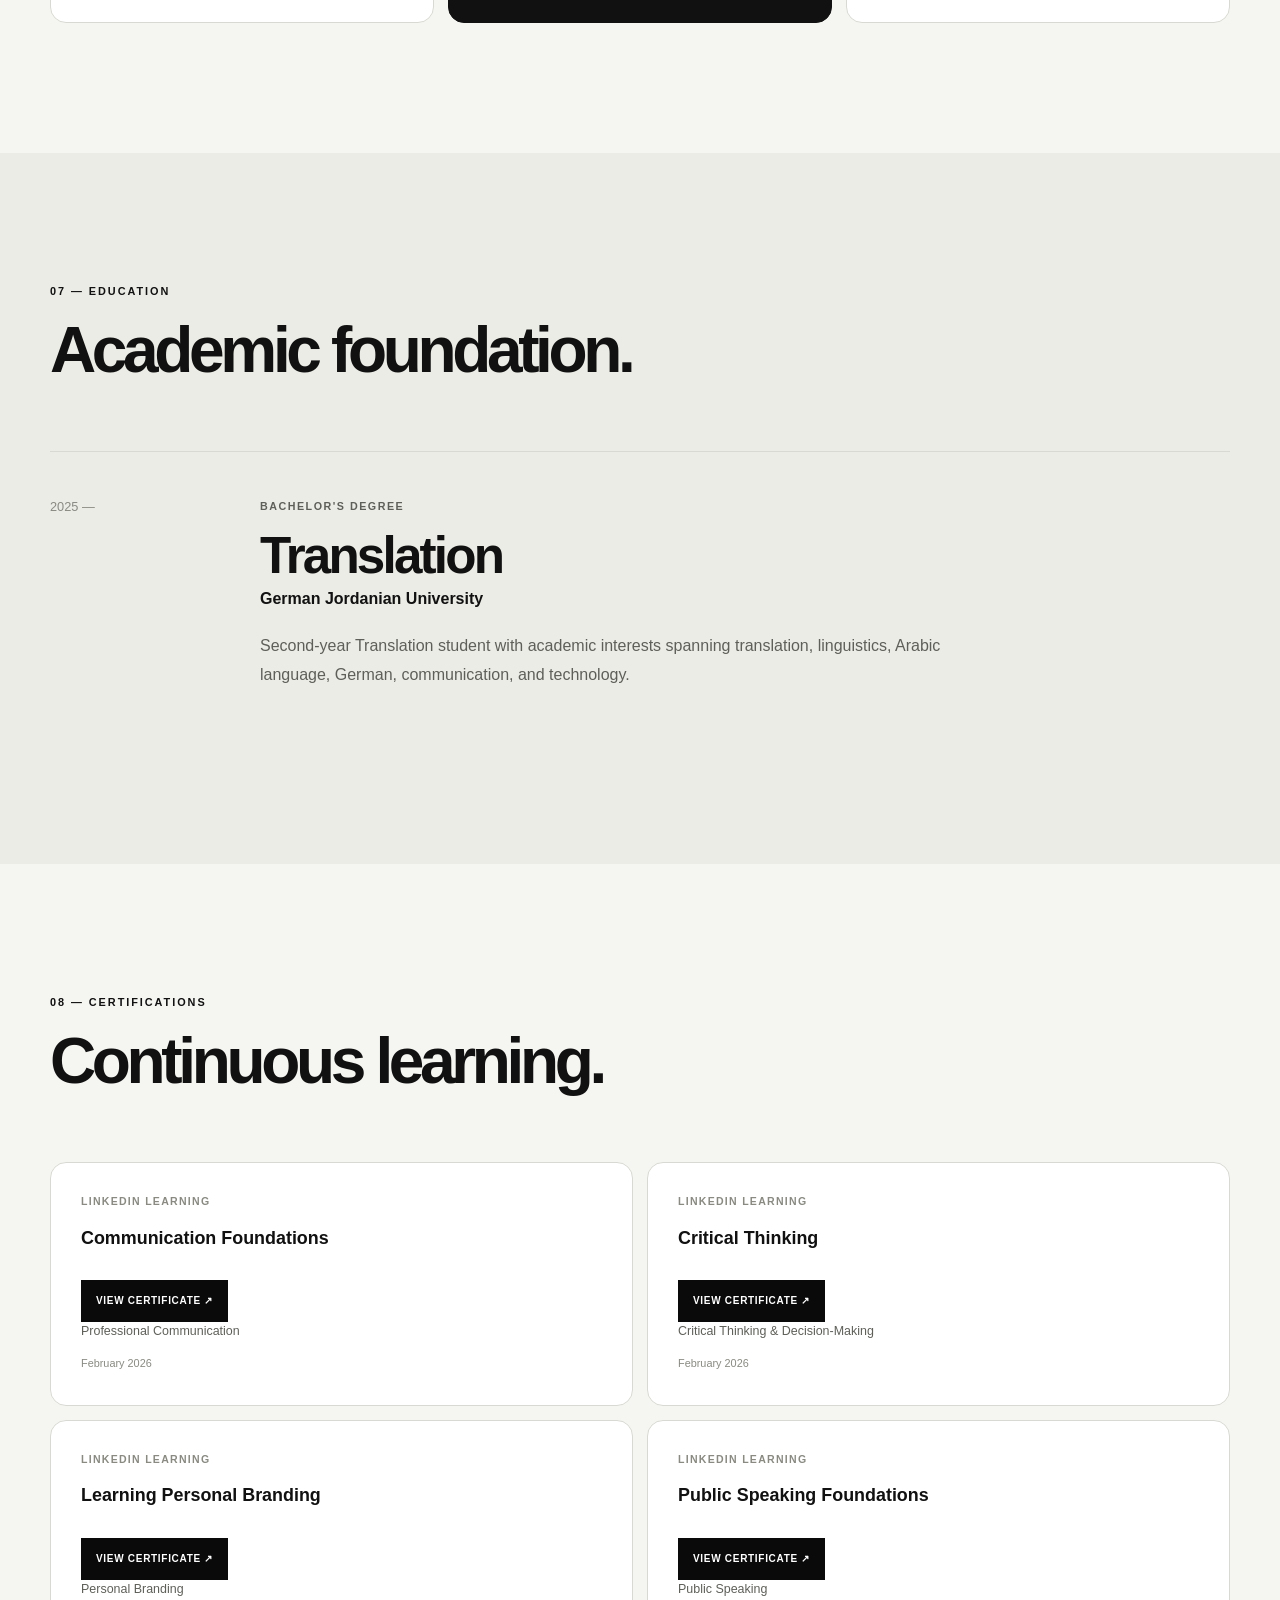
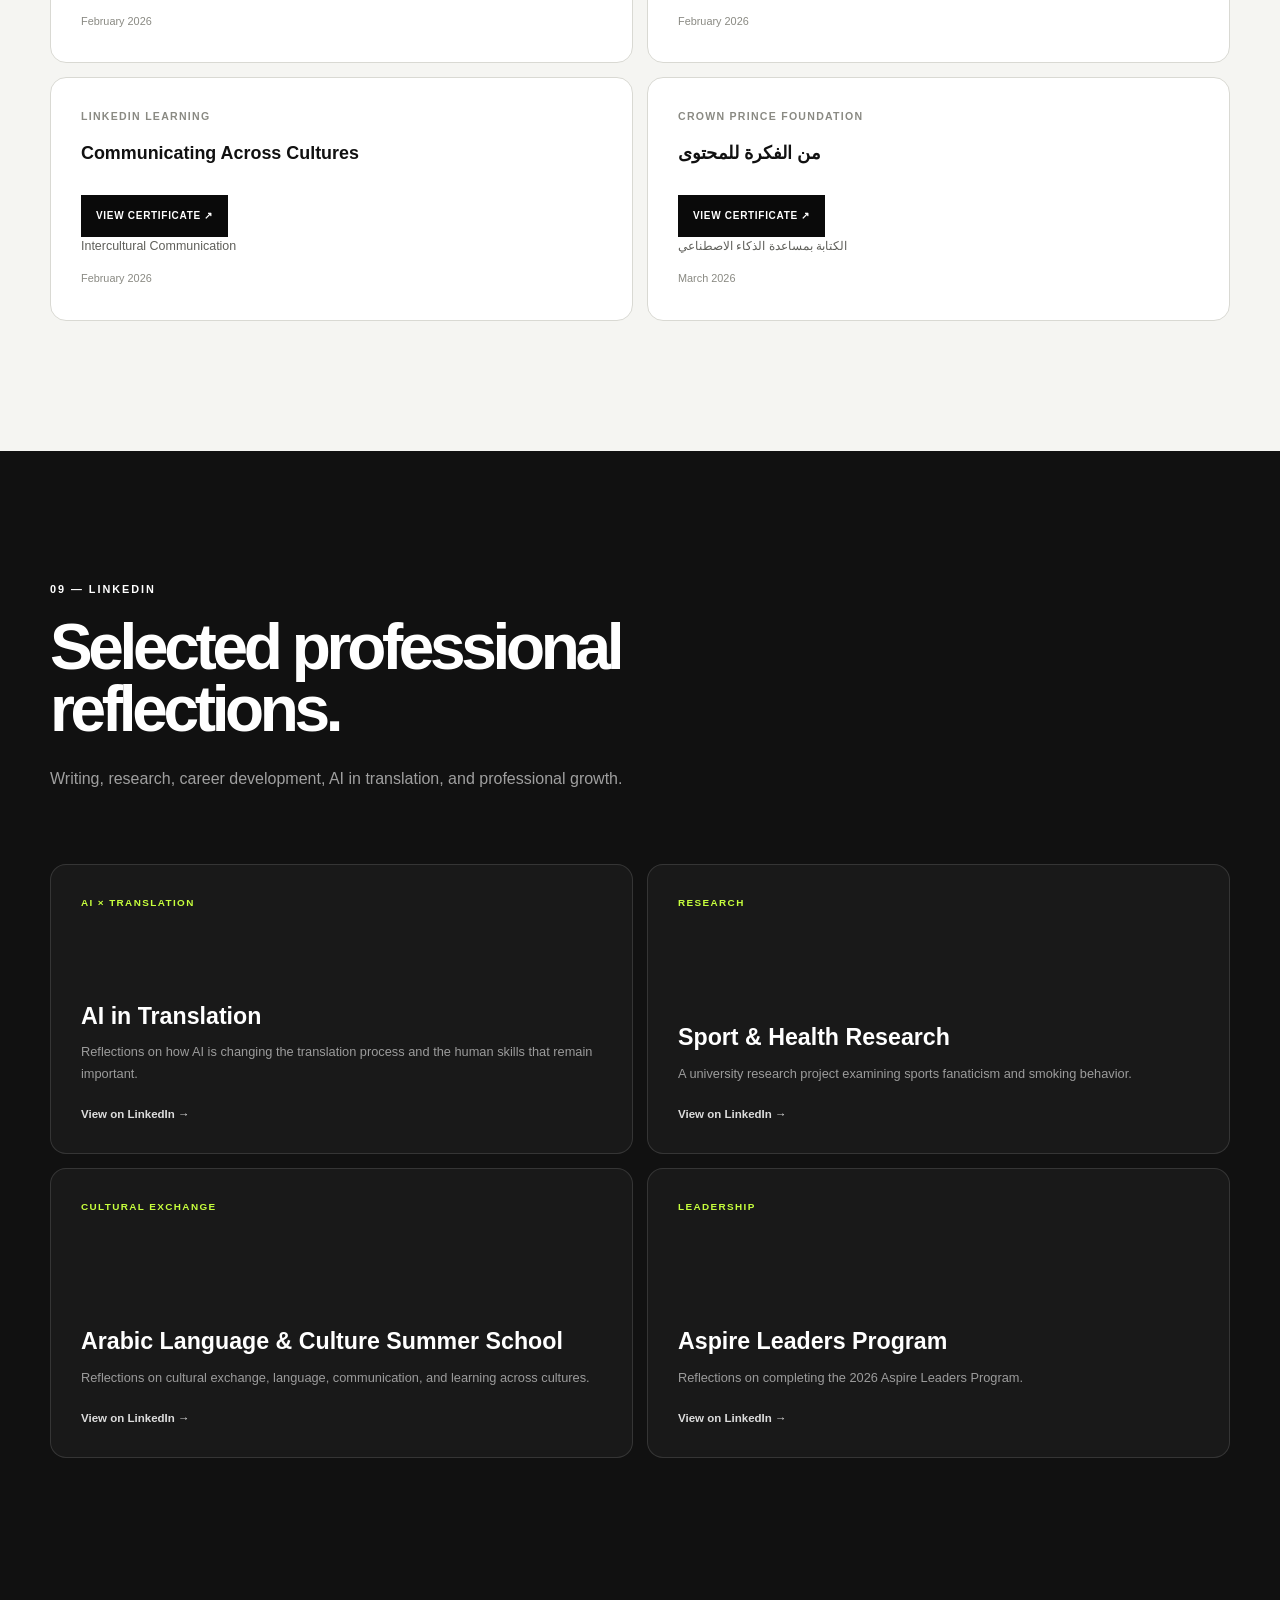
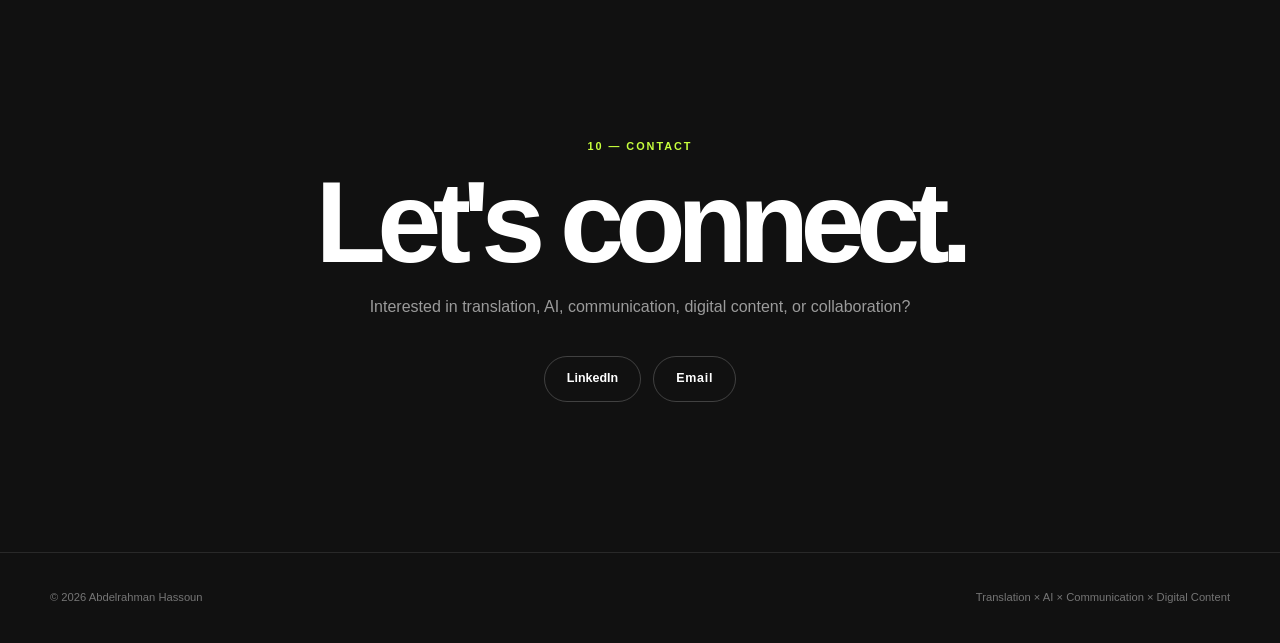
==== commit 37a3435b: "Implement bilingual hero name display Added bilingual support for hero name in HTML." ====
--- a/index.html
+++ b/index.html
@@ -267,6 +267,40 @@
     .work-modal-grid {
         grid-template-columns: 1fr;
     }
+}
+
+
+/* Bilingual hero name: keep the Latin name in English and show the Arabic
+   name when the visitor switches the site language to Arabic. */
+.hero h1 .hero-name-english {
+    display: block;
+    color: var(--black);
+    -webkit-text-stroke: 0;
+}
+
+.hero h1 .hero-name-english .hero-name-outline {
+    display: block;
+    color: transparent;
+    -webkit-text-stroke: 2px var(--black);
+}
+
+.hero h1 .hero-name-arabic {
+    display: none;
+    color: var(--black);
+    -webkit-text-stroke: 0;
+    direction: rtl;
+    unicode-bidi: plaintext;
+    letter-spacing: 0 !important;
+    line-height: 1.2;
+    text-align: right;
+}
+
+html[lang="ar"] .hero h1 .hero-name-english {
+    display: none;
+}
+
+html[lang="ar"] .hero h1 .hero-name-arabic {
+    display: block;
 }
 </style>
 <style>
@@ -2080,9 +2114,12 @@
                         TRANSLATION × AI × COMMUNICATION × DIGITAL CONTENT
                     </p>
 
-                    <h1>
-                        Abdelrahman
-                        <span>Hassoun.</span>
+                    <h1 class="hero-name">
+                        <span class="hero-name-english">
+                            Abdelrahman
+                            <span class="hero-name-outline">Hassoun.</span>
+                        </span>
+                        <span class="hero-name-arabic" lang="ar" dir="rtl">عبدالرحمن حسون</span>
                     </h1>
 
                     <p class="hero-description">
